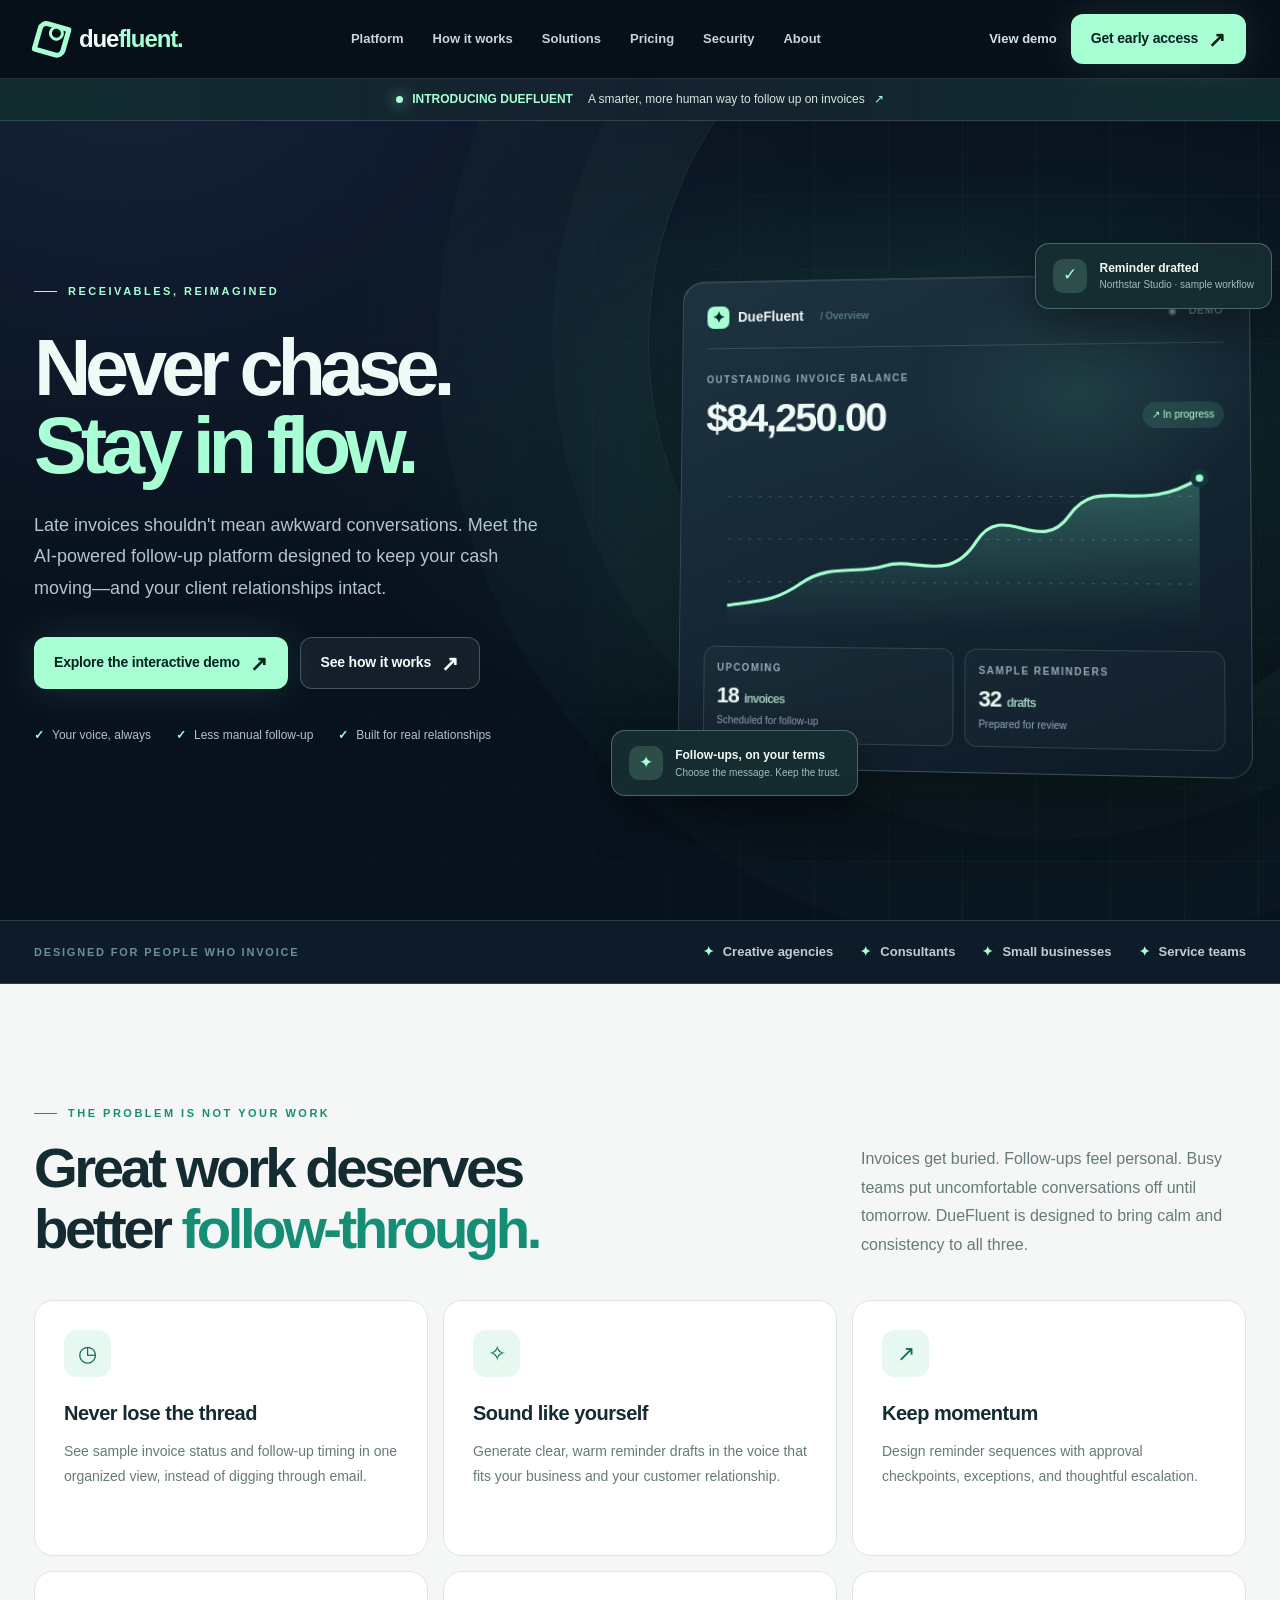
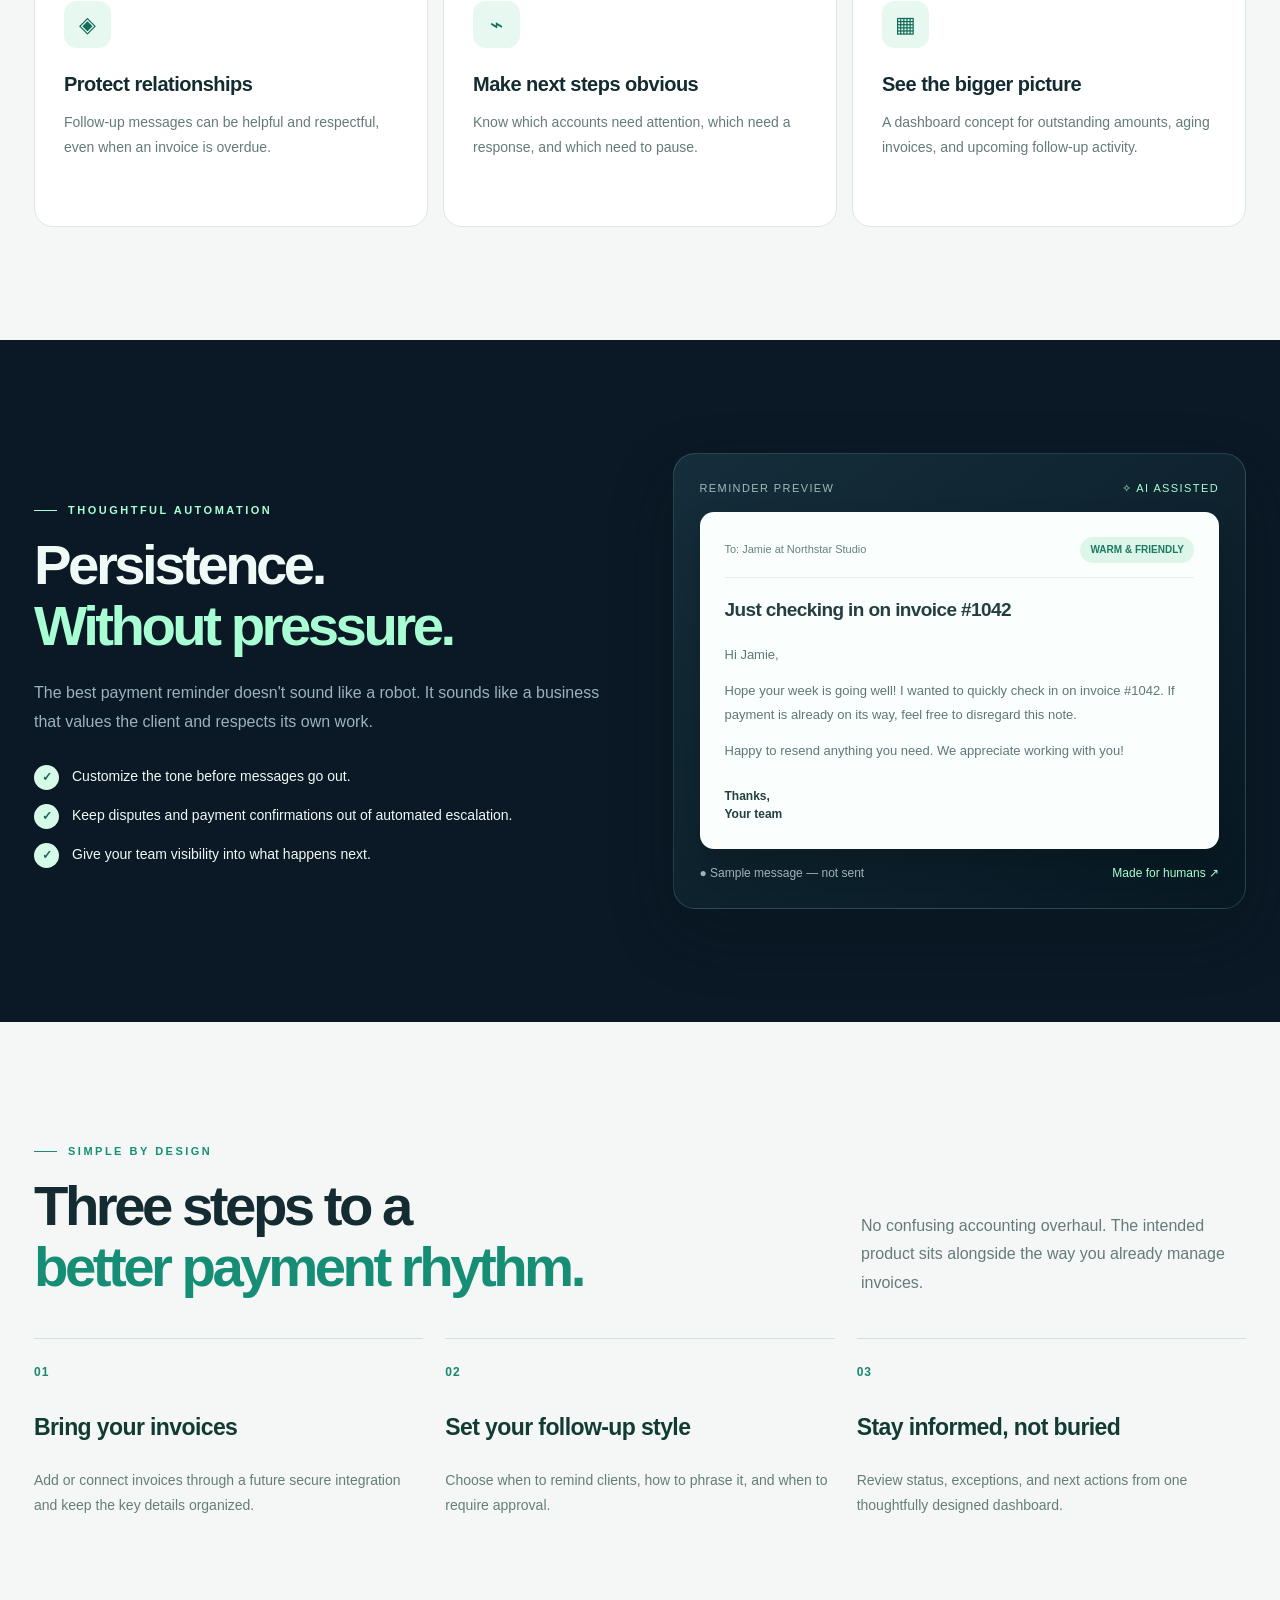
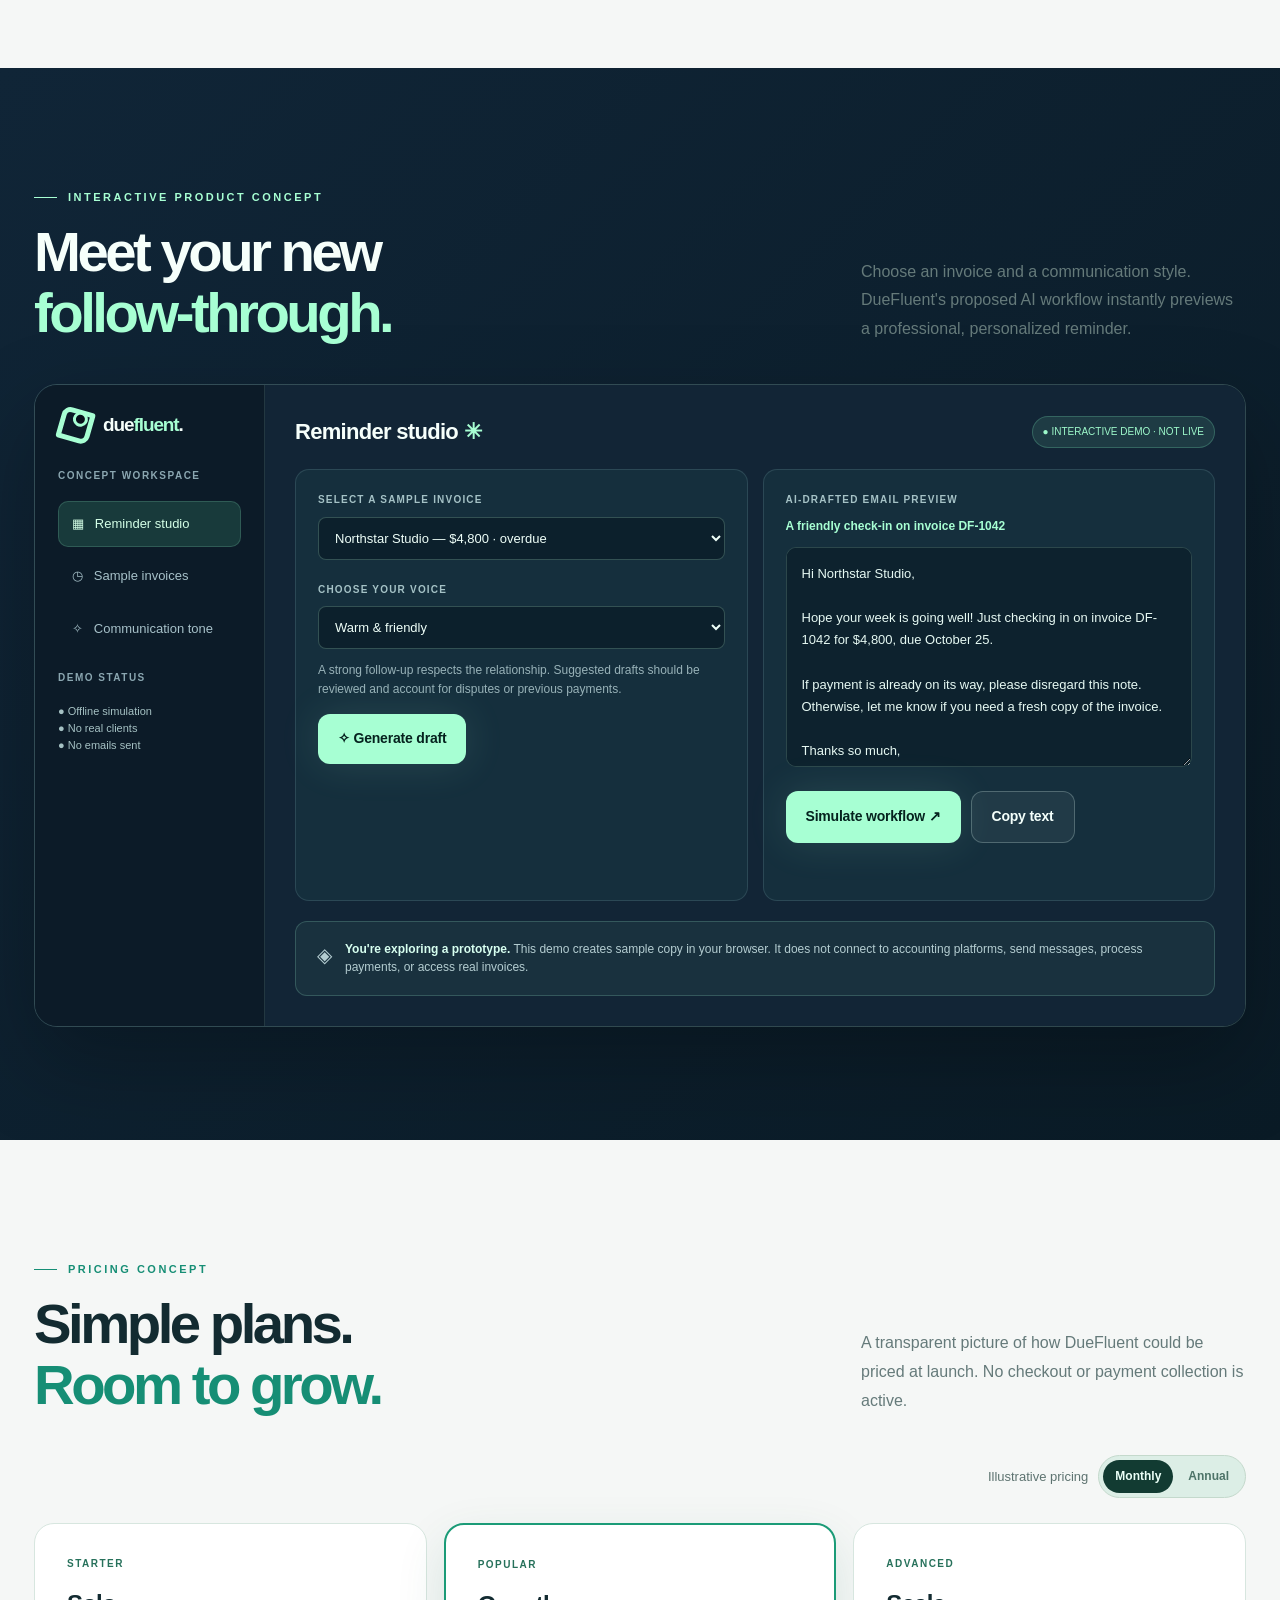
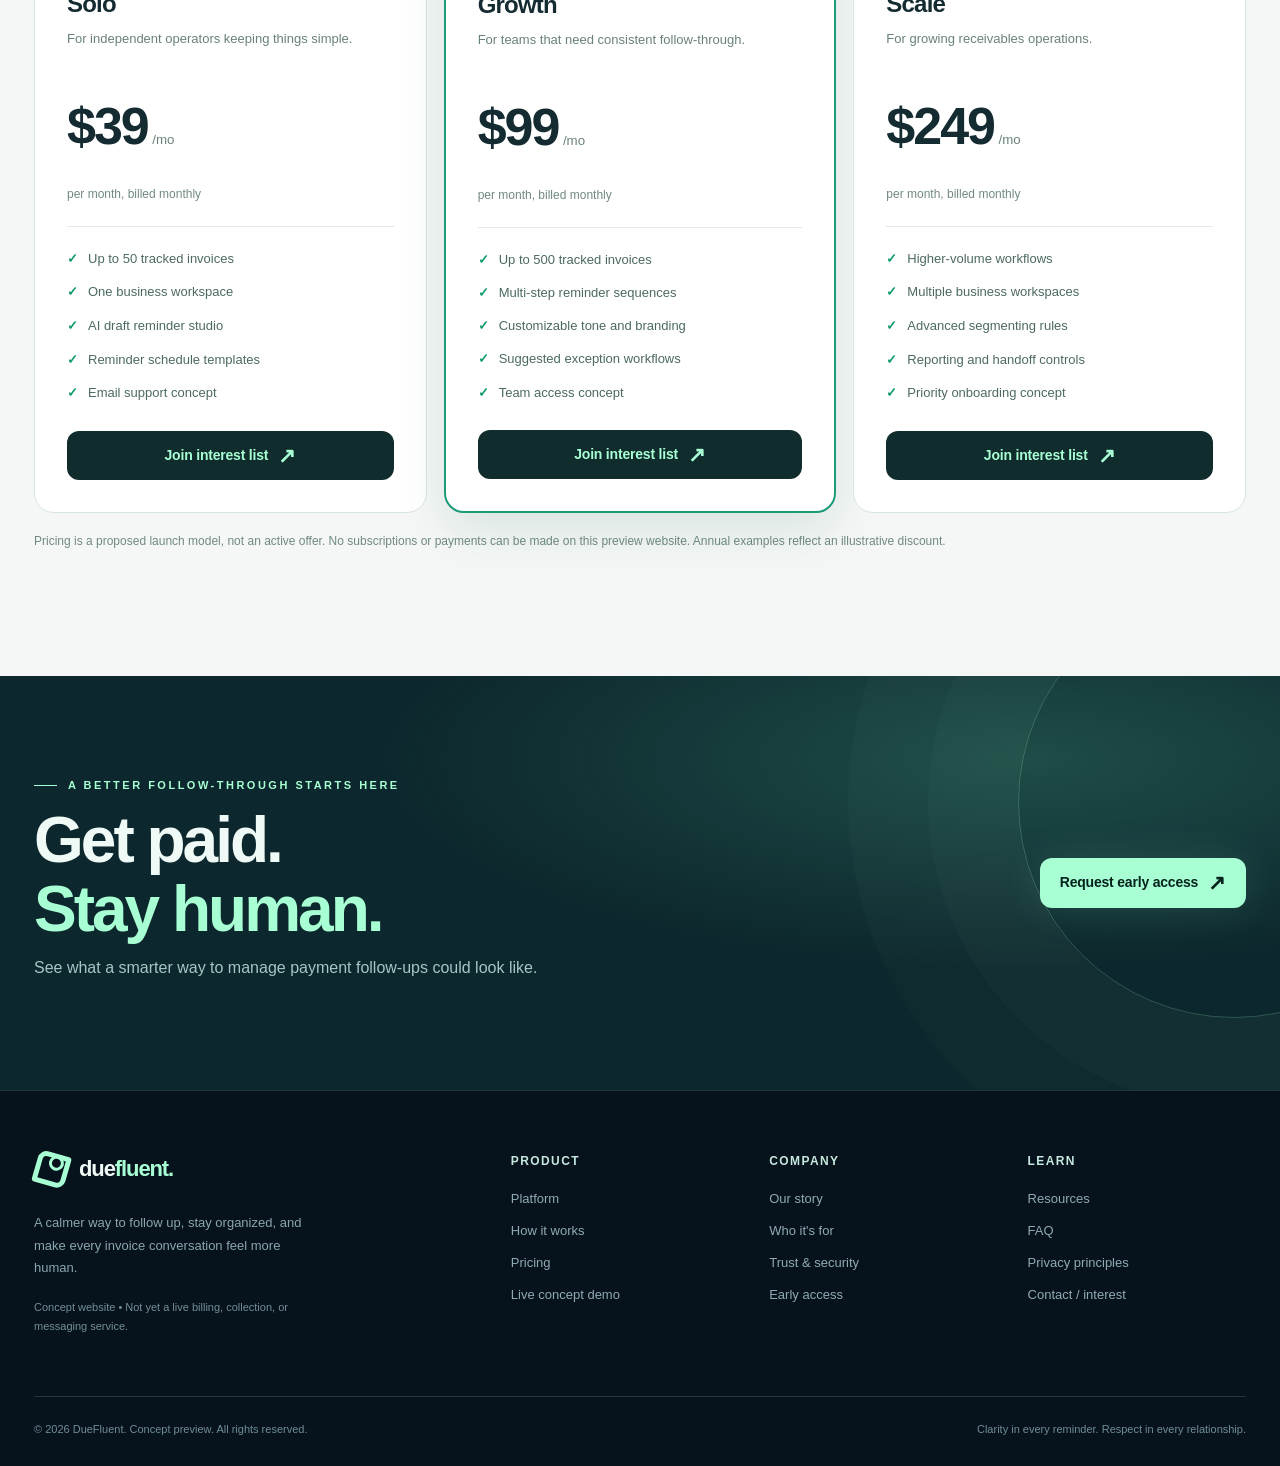
==== index.html @ bcfda5e4 "Launch DueFluent site: index.html" ====
<!doctype html><html lang="en"><head><meta charset="utf-8"><meta name="viewport" content="width=device-width,initial-scale=1"><meta name="theme-color" content="#08121e"><meta name="description" content="A premium AI-first invoice follow-up platform concept built for better cash flow and stronger client relationships."><meta property="og:type" content="website"><meta property="og:title" content="DueFluent — Never Chase. Stay in Flow."><meta property="og:description" content="A premium AI-first invoice follow-up platform concept built for better cash flow and stronger client relationships."><title>DueFluent — Never Chase. Stay in Flow.</title>
<link rel="canonical" href="https://duefluent.com/"><style>:root{--ink:#080e1a;--navy:#091421;--navy2:#101e2c;--navy3:#162638;--cream:#f5f7f6;--paper:#fff;--muted:#92a4b4;--dark-text:#132b31;--mint:#a7ffd3;--mint2:#64e9b1;--aqua:#4fe3cd;--blue:#769bff;--lav:#c7baff;--border:rgba(180,230,223,.16);--shadow:0 30px 90px rgba(0,0,0,.35)}
*{box-sizing:border-box}html{scroll-behavior:smooth}body{margin:0;background:var(--ink);color:#effaf6;font:16px/1.55 Inter,ui-sans-serif,-apple-system,BlinkMacSystemFont,'Segoe UI',sans-serif;overflow-x:hidden}button,input,select,textarea{font:inherit}button{cursor:pointer}a{color:inherit;text-decoration:none}button:focus-visible,a:focus-visible,input:focus-visible,select:focus-visible,textarea:focus-visible{outline:3px solid var(--mint);outline-offset:4px}::selection{color:#08161a;background:var(--mint)}.container{width:min(1212px,calc(100% - 48px));margin:auto}.site-header{position:sticky;top:0;z-index:100;background:rgba(8,17,27,.85);backdrop-filter:blur(22px);border-bottom:1px solid var(--border)}.topbar{height:78px;display:flex;align-items:center;justify-content:space-between;gap:20px}.brand{display:inline-flex;align-items:center;gap:11px;font-size:24px;letter-spacing:-1.1px;font-weight:790;white-space:nowrap}.brand b{color:var(--mint);font-weight:790}.brand-mark{height:34px;width:34px;position:relative;display:grid;place-items:center;transform:rotate(-12deg)}.brand-mark:before{content:"";position:absolute;width:23px;height:23px;border:5px solid var(--mint);border-radius:9px 3px 9px 3px;transform:rotate(28deg)}.brand-mark:after{content:"";position:absolute;width:9px;height:9px;background:var(--ink);border:3px solid var(--mint);border-radius:100%;transform:translate(6px,-5px)}.nav{display:flex;align-items:center;gap:29px}.nav a{font-size:13px;font-weight:650;color:#c7d4dc;transition:color .2s}.nav a:hover,.nav a.active{color:var(--mint)}.actions{display:flex;align-items:center;gap:14px}.mini-link{font-size:13px;font-weight:650;color:#d3e4e6}.btn{border:0;display:inline-flex;align-items:center;justify-content:center;gap:10px;border-radius:12px;padding:14px 20px;font-weight:760;font-size:14px;letter-spacing:-.2px;transition:transform .2s,background .2s,box-shadow .2s;white-space:nowrap}.btn:hover{transform:translateY(-2px)}.btn-primary{background:var(--mint);color:#05221e;box-shadow:0 0 42px rgba(167,255,211,.12)}.btn-primary:hover{background:#cbffe7;box-shadow:0 0 46px rgba(167,255,211,.27)}.btn-ghost{border:1px solid rgba(223,255,246,.24);background:rgba(255,255,255,.055);color:#f4fffb}.btn-light{background:#102c2d;color:var(--mint)}.btn-arrow{font-size:21px;line-height:1}.mobile-toggle{display:none;background:transparent;border:1px solid var(--border);color:#fff;border-radius:10px;padding:9px 12px;font-size:21px}.announcement{display:flex;align-items:center;justify-content:center;gap:9px;padding:11px 20px;background:linear-gradient(90deg,#112d30,#15212f,#112d30);font-size:12px;color:#d4e7df;border-bottom:1px solid var(--border)}.announcement strong{color:var(--mint)}.dot{height:7px;width:7px;border-radius:100%;display:inline-block;background:var(--mint);box-shadow:0 0 15px var(--mint)}.hero{position:relative;isolation:isolate;min-height:690px;padding:94px 0 115px;overflow:hidden;background:radial-gradient(ellipse at 75% 39%,rgba(56,120,124,.22),transparent 49%),radial-gradient(ellipse at 10% -10%,rgba(92,111,192,.16),transparent 45%),#08121e}.hero:after,.dark-grid:after{content:"";position:absolute;inset:0;pointer-events:none;z-index:-1;background-image:linear-gradient(rgba(149,202,206,.038) 1px,transparent 1px),linear-gradient(90deg,rgba(149,202,206,.038) 1px,transparent 1px);background-size:74px 74px;mask-image:linear-gradient(90deg,transparent 6%,#000 78%)}.hero:before{content:"";position:absolute;right:-170px;top:-180px;width:800px;height:800px;border:1px solid rgba(161,245,211,.10);border-radius:50%;box-shadow:0 0 0 96px rgba(119,226,183,.025),0 0 0 210px rgba(119,226,183,.02);pointer-events:none}.hero-grid{display:grid;grid-template-columns:1.02fr .98fr;align-items:center;gap:43px;position:relative}.eyebrow{font-size:11px;font-weight:850;letter-spacing:2.5px;text-transform:uppercase;color:var(--mint);display:inline-flex;align-items:center;gap:11px}.eyebrow:before{content:"";height:1px;width:23px;background:var(--mint)}h1,h2,h3,h4,p{margin-top:0}h1{font-size:clamp(57px,6.2vw,99px);line-height:.975;letter-spacing:-6.2px;font-weight:810;margin:29px 0 26px}h1 em,h2 em{font-style:normal;color:var(--mint)}.hero p{max-width:520px;font-size:18px;line-height:1.75;color:#b1c5cf}.hero-buttons{display:flex;gap:12px;flex-wrap:wrap;margin-top:33px}.hero-micro{display:flex;gap:25px;margin-top:37px;align-items:center;flex-wrap:wrap}.hero-micro span{display:flex;align-items:center;gap:8px;color:#b1c2c9;font-size:12px}.hero-micro span:before{content:"✓";font-weight:900;color:var(--mint)}.dashboard-scene{position:relative;padding:60px 0 35px;perspective:1100px}.dash-panel{position:relative;z-index:2;background:linear-gradient(155deg,rgba(30,51,65,.96),rgba(11,25,37,.99));border:1px solid rgba(190,242,227,.19);border-radius:22px;box-shadow:0 40px 110px rgba(0,0,0,.55),inset 0 1px rgba(255,255,255,.08);padding:25px;transform:rotateY(-5deg) rotateX(2deg);overflow:hidden}.dash-panel:before{content:"";position:absolute;top:0;right:0;width:330px;height:240px;background:radial-gradient(ellipse,rgba(107,239,197,.10),transparent 70%);pointer-events:none}.dash-head{display:flex;align-items:center;justify-content:space-between;border-bottom:1px solid var(--border);padding-bottom:20px;margin-bottom:24px}.dash-logo{display:flex;align-items:center;gap:9px;font-size:14px;font-weight:760}.dash-smallmark{width:23px;height:23px;background:var(--mint);border-radius:7px;color:#072925;font-size:16px;text-align:center;line-height:23px}.dash-menu{color:#829aaa;font-size:10px;letter-spacing:.8px}.dash-statlabel{color:#91aab6;text-transform:uppercase;font-size:10px;font-weight:750;letter-spacing:1.5px}.dash-number{font-weight:780;font-size:41px;letter-spacing:-2px;line-height:1.3;margin:5px 0}.dash-pill{font-size:10px;color:#b9ffdc;background:rgba(121,236,178,.12);padding:5px 9px;border-radius:20px}.chart-svg{width:100%;height:162px;margin:19px 0 11px;overflow:visible}.dash-bottom{display:grid;grid-template-columns:1fr 1fr;gap:11px}.dash-tile{border:1px solid var(--border);background:rgba(255,255,255,.025);border-radius:12px;padding:13px}.dash-tile .v{font-size:22px;font-weight:800;letter-spacing:-.8px;margin-top:4px}.dash-tile .sub{color:#92aab6;font-size:10px}.floating-note{position:absolute;z-index:3;border-radius:14px;border:1px solid rgba(183,245,227,.30);background:rgba(22,45,49,.97);box-shadow:0 16px 48px rgba(0,0,0,.4);padding:15px 17px;display:flex;gap:12px;align-items:center;min-width:224px;animation:levitate 5s ease-in-out infinite}.floating-note.one{top:28px;right:-26px}.floating-note.two{bottom:9px;left:-62px;animation-delay:-2.5s}.note-icon{width:34px;height:34px;border-radius:10px;background:rgba(167,255,211,.16);display:grid;place-items:center;font-size:17px;color:var(--mint)}.floating-note .t{font-size:12px;font-weight:750}.floating-note .s{font-size:10px;color:#a4bdbb}.scene-glow{position:absolute;inset:15% 5%;filter:blur(70px);background:rgba(73,220,179,.16)}@keyframes levitate{0%,100%{transform:translateY(0)}50%{transform:translateY(-11px)}}.ticker{border-top:1px solid var(--border);border-bottom:1px solid var(--border);background:#0d1c28;padding:21px 0}.ticker-in{display:flex;gap:22px;align-items:center;justify-content:space-between;flex-wrap:wrap}.ticker-intro{font-size:11px;letter-spacing:1.8px;text-transform:uppercase;color:#6d8d9d;font-weight:700}.ticker-items{display:flex;gap:27px;align-items:center;flex-wrap:wrap}.ticker-items span{color:#beced5;font-size:13px;font-weight:680}.ticker-items span:before{content:'✦';margin-right:9px;color:var(--mint)}section.section{padding:113px 0}.section-light{background:var(--cream);color:var(--dark-text)}.section-soft{background:#eaf1ed;color:var(--dark-text)}.section-dark{background:#0b1825;color:#effaf6;position:relative}.section-head{display:flex;justify-content:space-between;gap:34px;align-items:end;margin-bottom:40px}.section-head h2,.section-title{font-size:clamp(37px,4.4vw,61px);letter-spacing:-3.5px;line-height:1.08;margin:16px 0 0;font-weight:800}.section-head p{max-width:385px;margin:0;color:#657a7a;line-height:1.8}.section-dark .section-head p{color:#a0b7be}.section-light .eyebrow,.section-soft .eyebrow{color:#168e75}.section-light .eyebrow:before,.section-soft .eyebrow:before{background:#168e75}.feature-grid{display:grid;grid-template-columns:repeat(3,1fr);gap:15px}.feature{padding:29px;background:#fff;border:1px solid #dce7e3;border-radius:19px;min-height:256px;transition:transform .2s,box-shadow .2s}.feature:hover{transform:translateY(-5px);box-shadow:0 20px 50px rgba(24,73,58,.10)}.ficon{width:47px;height:47px;display:grid;place-items:center;background:#e6f8ef;color:#126c59;border-radius:13px;font-size:22px;margin-bottom:21px}.feature h3{font-size:20px;letter-spacing:-.5px;margin-bottom:10px}.feature p{font-size:14px;color:#657a7a;line-height:1.75;margin:0}.split{display:grid;grid-template-columns:1fr 1fr;gap:65px;align-items:center}.muted{color:#6a8181;line-height:1.8}.muted-on-dark{color:#9bb4ba;line-height:1.8}.label-list{display:grid;gap:14px;margin-top:29px}.label-list div{display:flex;align-items:start;gap:13px;font-size:14px;line-height:1.65}.label-list i{width:25px;height:25px;border-radius:50%;background:#d5fae7;display:grid;place-items:center;font-style:normal;font-weight:900;font-size:12px;color:#126951;flex:none}.workflow-art{border-radius:22px;padding:26px;background:linear-gradient(145deg,#152e3b,#071822);border:1px solid rgba(166,248,221,.17);box-shadow:0 24px 65px rgba(1,27,30,.24)}.mail-card{background:#fafffd;border-radius:14px;padding:25px;color:#253e41;box-shadow:0 15px 30px rgba(0,0,0,.18)}.mail-head{display:flex;justify-content:space-between;align-items:center;font-size:11px;color:#68807e;border-bottom:1px solid #e5efec;padding-bottom:14px;margin-bottom:17px}.mail-label{background:#def5e9;color:#197b63;padding:5px 10px;border-radius:20px;font-size:10px;font-weight:800}.mail-card h3{font-size:19px;letter-spacing:-.6px}.mail-card p{font-size:13px;line-height:1.8;color:#607777}.signature{font-size:12px;font-weight:720;margin-top:24px}.steps{display:grid;grid-template-columns:repeat(3,1fr);gap:22px}.step{border-top:1px solid rgba(100,223,177,.29);padding:24px 0}.step .n{font-size:12px;color:var(--mint);letter-spacing:1px;font-weight:750;margin-bottom:28px}.step h3{font-size:23px;letter-spacing:-.6px}.step p{font-size:14px;color:#9db5bd;line-height:1.75}.demo-section{background:linear-gradient(135deg,#102537,#0a1b26);color:#f6fffb}.demo-shell{display:grid;grid-template-columns:230px 1fr;gap:0;border:1px solid rgba(193,242,226,.20);border-radius:23px;overflow:hidden;box-shadow:0 35px 90px rgba(0,0,0,.26)}.demo-sidebar{background:#0c1b28;padding:23px;border-right:1px solid rgba(193,242,226,.13)}.demo-sidebar .small{color:#8ba7b1;font-size:10px;letter-spacing:1.5px;font-weight:800;text-transform:uppercase;margin:18px 0}.demo-tab{border:1px solid transparent;background:transparent;color:#a7c1c9;border-radius:10px;padding:12px 13px;width:100%;text-align:left;font-size:13px;display:flex;align-items:center;gap:10px;margin-bottom:6px}.demo-tab.active{background:#183a3b;color:#d4ffe7;border-color:rgba(158,255,213,.17)}.demo-main{background:#122536;padding:30px;min-width:0}.demo-top{display:flex;justify-content:space-between;align-items:center;gap:12px;margin-bottom:20px;flex-wrap:wrap}.demo-top strong{font-size:22px;letter-spacing:-.7px}.live-chip{background:rgba(133,250,195,.10);border:1px solid rgba(133,250,195,.22);font-size:10px;color:#9df8ca;padding:7px 10px;border-radius:40px}.demo-columns{display:grid;grid-template-columns:1fr 1fr;gap:15px}.demo-card{border:1px solid rgba(169,216,217,.15);background:#152f3d;padding:22px;border-radius:14px;min-width:0}.demo-card label{font-size:10px;letter-spacing:1.2px;font-weight:850;color:#a5c2c6;text-transform:uppercase;display:block;margin-bottom:9px}.demo-card select{width:100%;padding:12px;background:#0c202c;border:1px solid rgba(193,255,221,.22);border-radius:8px;color:#effff9;font-size:13px}.demo-card textarea{background:#0d222e;border:1px solid rgba(193,255,221,.17);border-radius:10px;color:#e6f9f3;font-size:13px;padding:15px;width:100%;height:220px;resize:vertical;line-height:1.7}.demo-card .mini{color:#98b2b8;font-size:12px;margin:12px 0 0}.demo-actions{display:flex;gap:10px;flex-wrap:wrap;margin-top:16px}.demo-feedback{color:var(--mint);font-size:12px;min-height:22px;margin-top:13px}.callout{display:flex;gap:13px;align-items:start;padding:18px 21px;border-radius:12px;border:1px solid rgba(159,245,210,.2);background:rgba(145,243,201,.06);font-size:12px;color:#b4cdd1;margin-top:20px}.callout strong{color:#d7fff0}.price-grid{display:grid;grid-template-columns:repeat(3,1fr);gap:17px}.price-card{background:#fff;border:1px solid #d7e6df;border-radius:20px;padding:32px;position:relative;display:flex;flex-direction:column;gap:0}.price-card.popular{border:2px solid #1b9b77;box-shadow:0 18px 50px rgba(14,96,75,.12)}.price-card .tag{font-size:10px;font-weight:900;letter-spacing:1.5px;color:#27715b;text-transform:uppercase}.price-card h3{font-size:24px;letter-spacing:-.8px;margin:13px 0 7px}.price-card .price-desc{font-size:13px;color:#69817c;min-height:44px}.price-card .amount{font-size:52px;font-weight:810;letter-spacing:-2px;margin-top:15px}.amount small{font-size:14px;color:#7a908c;letter-spacing:0;font-weight:500}.price-card .features{padding:22px 0 27px;margin-top:22px;border-top:1px solid #e1ebe6;display:grid;gap:13px;flex:1}.price-card .features span{font-size:13px;color:#4c6962}.price-card .features span:before{content:'✓';margin-right:10px;color:#0d9a6a;font-weight:900}.price-card .btn{width:100%}.billing-toggle{display:flex;justify-content:end;align-items:center;gap:10px;margin-bottom:25px;font-size:13px;color:#5d7370}.switch{border:1px solid #c4d9cc;border-radius:100px;background:#dceee6;display:inline-flex;padding:4px;gap:3px}.switch button{background:none;color:#4d7368;border:0;border-radius:100px;padding:7px 12px;font-weight:750;font-size:12px}.switch button.selected{background:#123b32;color:#eafff7}.faq-grid{display:grid;grid-template-columns:1fr 1fr;gap:13px}.faq-grid details{border:1px solid #dae8df;background:#fff;border-radius:13px;padding:19px 20px}.faq-grid summary{font-weight:760;font-size:15px;cursor:pointer;list-style:none;display:flex;justify-content:space-between;gap:20px}.faq-grid summary:after{content:'+';color:#208265;font-size:21px}.faq-grid details[open] summary:after{content:'−'}.faq-grid p{color:#68817a;font-size:13px;line-height:1.8;margin:14px 0 0}.cta-section{background:radial-gradient(ellipse at 80% 20%,rgba(104,226,176,.2),transparent 45%),#0c272d;padding:93px 0;position:relative;overflow:hidden}.cta-section:before{content:'';position:absolute;right:-170px;top:-90px;width:430px;height:430px;border:1px solid rgba(171,255,211,.22);border-radius:50%;box-shadow:0 0 0 90px rgba(171,255,211,.02),0 0 0 170px rgba(171,255,211,.02)}.cta-inner{display:flex;align-items:center;justify-content:space-between;gap:35px;position:relative}.cta-inner h2{font-size:clamp(39px,5vw,69px);letter-spacing:-3px;line-height:1.08;margin:12px 0}.cta-inner p{color:#a5c7c5}.site-footer{background:#07131c;border-top:1px solid var(--border);padding:61px 0 28px}.footer-top{display:grid;grid-template-columns:2fr 1fr 1fr 1fr;gap:40px}.footer-top .brand{font-size:22px}.footer-top p{font-size:13px;color:#8ba6b0;max-width:280px;line-height:1.75;margin-top:18px}.footer-col h4{font-size:12px;letter-spacing:1.4px;color:#c6e8df;text-transform:uppercase;margin:0 0 18px}.footer-col a{display:block;color:#90aab5;font-size:13px;margin-bottom:12px}.footer-col a:hover{color:var(--mint)}.footer-bottom{border-top:1px solid var(--border);padding-top:24px;margin-top:48px;display:flex;justify-content:space-between;flex-wrap:wrap;gap:12px;color:#708d99;font-size:11px}.page-hero{position:relative;background:radial-gradient(ellipse at 80% 0,rgba(64,156,137,.17),transparent 50%),#0a1825;padding:100px 0 90px;overflow:hidden}.page-hero:after{content:"";position:absolute;width:560px;height:560px;border-radius:50%;right:-140px;top:-350px;border:1px solid rgba(141,253,214,.14);box-shadow:0 0 0 85px rgba(141,253,214,.022),0 0 0 165px rgba(141,253,214,.018);pointer-events:none}.page-hero h1{font-size:clamp(49px,6vw,83px);max-width:930px;margin:23px 0;line-height:1.05;letter-spacing:-4px}.page-hero p{max-width:650px;font-size:18px;color:#abc2c9;line-height:1.75}.page-hero .hero-buttons{margin-top:30px}.stat-row{display:grid;grid-template-columns:repeat(3,1fr);gap:20px;margin-top:37px}.stat-row>div{padding:27px;border:1px solid rgba(192,245,224,.16);background:rgba(255,255,255,.025);border-radius:16px}.stat-row strong{font-size:26px;letter-spacing:-1px;display:block}.stat-row span{font-size:12px;color:#91aeb7}.value-grid{display:grid;grid-template-columns:repeat(2,1fr);gap:17px}.value-card{border-radius:18px;padding:32px;background:#fff;border:1px solid #dce8e0}.value-card h3{font-size:22px;margin:16px 0 11px}.value-card p{color:#69827d;font-size:14px}.industry-grid{display:grid;grid-template-columns:repeat(3,1fr);gap:17px}.industry{padding:32px;border:1px solid #dce7df;background:#fff;border-radius:18px}.industry .ic{font-size:31px}.industry h3{font-size:21px;letter-spacing:-.6px;margin:16px 0 10px}.industry p{font-size:14px;color:#69807c;line-height:1.75}.process-lines{display:grid;grid-template-columns:repeat(2,1fr);gap:20px}.process-line{display:flex;gap:20px;padding:29px 0;border-top:1px solid #cbdad1}.process-line .digit{font-size:38px;color:#15916d;font-weight:800;line-height:1}.process-line h3{font-size:21px;margin-bottom:8px}.process-line p{font-size:14px;color:#66807a}.security-list{display:grid;grid-template-columns:1fr 1fr;gap:16px}.security-item{background:#fff;border:1px solid #dce9e2;border-radius:16px;padding:29px}.security-item h3{font-size:20px;margin:13px 0}.security-item p{font-size:14px;color:#68817a}.notice{border-left:3px solid #198b6f;background:#e6f4ed;padding:17px 20px;color:#315b50;border-radius:4px;font-size:13px;line-height:1.7}.founder-grid{display:grid;grid-template-columns:1fr 1fr;gap:35px;align-items:center}.mission-art{height:410px;display:flex;align-items:center;justify-content:center;position:relative;background:radial-gradient(circle at 50% 45%,rgba(112,236,187,.23),transparent 55%),linear-gradient(135deg,#123240,#0b1b2a);border-radius:26px;overflow:hidden;border:1px solid rgba(190,255,222,.17)}.mission-art .bigmark{font-size:160px;font-weight:850;color:var(--mint);letter-spacing:-10px}.mission-art:before,.mission-art:after{content:"";position:absolute;width:390px;height:390px;border:1px solid rgba(164,244,208,.28);border-radius:50%}.mission-art:after{width:270px;height:270px;border-style:dashed;animation:spin 30s linear infinite}@keyframes spin{to{transform:rotate(360deg)}}.form-grid{display:grid;grid-template-columns:1fr 1fr;gap:20px}.interest-form{background:#fff;color:#0e302c;border-radius:20px;padding:30px;box-shadow:0 28px 70px rgba(0,0,0,.16)}.interest-form label{font-size:12px;font-weight:790;display:block;margin:0 0 9px}.interest-form input,.interest-form select,.interest-form textarea{width:100%;border:1px solid #cfe1d9;background:#f7faf8;color:#133e36;border-radius:10px;padding:13px 14px;outline:0;margin-bottom:20px}.interest-form input:focus,.interest-form select:focus,.interest-form textarea:focus{border-color:#218b6d;box-shadow:0 0 0 3px rgba(70,193,149,.13)}.interest-form textarea{height:90px}.interest-form .btn{width:100%}.fineprint{font-size:11px;line-height:1.6;color:#6e8780;margin:13px 0 0}.success-box{border-radius:11px;background:#e5faef;border:1px solid #b8e6d0;padding:15px;color:#136548;font-size:13px;display:none;margin-top:14px}.success-box.show{display:block}.local-entries{margin-top:15px;font-size:12px;color:#9bb9b4}.chip-row{display:flex;flex-wrap:wrap;gap:10px;margin:25px 0}.chip{padding:8px 12px;border:1px solid rgba(176,250,212,.25);border-radius:30px;color:#bcdfd2;background:rgba(154,239,206,.06);font-size:12px}.divider-line{height:1px;background:#d8e7df;margin:35px 0}.story-quote{background:#103131;padding:38px;border-radius:18px;color:#d2f8e5;font-size:24px;line-height:1.5;letter-spacing:-.5px}.toast{position:fixed;right:22px;bottom:22px;background:#b6ffdb;color:#0b2c21;border:1px solid #d2ffe9;border-radius:13px;padding:15px 21px;box-shadow:0 14px 50px rgba(0,0,0,.35);font-size:13px;font-weight:760;z-index:200;transform:translateY(90px);opacity:0;transition:.3s;pointer-events:none}.toast.show{opacity:1;transform:translateY(0)}.top-mini{margin-top:25px;font-size:12px;color:#9bb3b9}.top-mini strong{color:#cbfbe2}.long-text{font-size:15px;color:#617975;line-height:1.9;max-width:820px}.long-text h3{color:#15332c;margin:27px 0 10px}.long-text p{margin-bottom:20px}.tagline-note{color:#718983;font-size:12px;margin-top:19px}.desktop-hide{display:none}@media(max-width:1080px){.nav{gap:14px}.nav a{font-size:12px}.hero-grid{grid-template-columns:1fr 1fr;gap:20px}.floating-note.one{right:-10px}.floating-note.two{left:-10px}h1{font-size:71px;letter-spacing:-4px}}@media(max-width:900px){.topbar{height:70px}.mobile-toggle{display:block}.nav{display:none;position:absolute;left:0;right:0;top:69px;background:#0c1c29;border-bottom:1px solid var(--border);padding:21px 24px;flex-direction:column;align-items:stretch;gap:17px}.nav.open{display:flex}.nav a{font-size:15px}.actions .mini-link{display:none}.actions .btn{display:none}.hero{padding:68px 0 95px}.hero-grid{grid-template-columns:1fr}.hero-copy{max-width:700px}.dashboard-scene{width:min(600px,100%);margin:auto}.feature-grid,.industry-grid,.price-grid{grid-template-columns:repeat(2,1fr)}.split{gap:30px}.footer-top{grid-template-columns:2fr 1fr 1fr}.footer-top .footer-col:last-child{grid-column:2}.demo-shell{grid-template-columns:1fr}.demo-sidebar{display:flex;flex-wrap:wrap;gap:8px;padding:14px}.demo-sidebar .small{display:none}.demo-tab{width:auto;margin:0}.demo-sidebar .brand{display:none}}@media(max-width:620px){.container{width:min(100% - 32px,1212px)}.brand{font-size:22px}h1{font-size:clamp(52px,14vw,73px);letter-spacing:-3.8px}.hero p,.page-hero p{font-size:16px}.hero{padding-top:55px}.dash-panel{padding:17px;transform:none}.dash-number{font-size:34px}.floating-note{min-width:unset;padding:10px 12px}.floating-note.one{right:-4px;top:22px}.floating-note.two{bottom:-3px;left:-4px}.floating-note .t{font-size:10px}.floating-note .s{font-size:9px}.note-icon{width:28px;height:28px}.ticker-in{justify-content:start}.ticker-items{gap:13px}.ticker-items span{font-size:11px}section.section{padding:70px 0}.section-head{display:block}.section-head p{margin-top:20px}.section-head h2,.section-title{font-size:clamp(37px,10vw,49px);letter-spacing:-2.3px}.feature-grid,.industry-grid,.price-grid,.split,.faq-grid,.value-grid,.process-lines,.security-list,.founder-grid,.form-grid,.demo-columns,.stat-row{grid-template-columns:1fr}.feature{min-height:auto}.cta-inner{display:block}.cta-inner .btn{margin-top:18px}.footer-top{grid-template-columns:1fr 1fr;gap:28px}.footer-top>div:first-child{grid-column:1/-1}.footer-top .footer-col:last-child{grid-column:auto}.page-hero{padding:75px 0}.page-hero h1{font-size:clamp(45px,12vw,65px);letter-spacing:-3px}.demo-main{padding:19px}.demo-sidebar{padding:12px}.demo-tab{font-size:12px;padding:9px}.price-card{padding:26px}.brand-mark{width:28px}.hero-micro{gap:13px}.hero-micro span{font-size:11px}.workflow-art{padding:13px}.mail-card{padding:16px}.mission-art{height:310px}.footer-bottom{margin-top:30px}.announcement{font-size:10px;text-align:center}}
@media(prefers-reduced-motion:reduce){*,*:before,*:after{scroll-behavior:auto!important;animation:none!important;transition:none!important}}
</style></head><body><header class="site-header"><div class="container topbar"><a href="index.html" aria-label="DueFluent Home" class="brand"><span class="brand-mark" aria-hidden="true"></span><span>due<b>fluent</b><span style="color:var(--mint)">.</span></span></a><nav class="nav" id="mainNav" aria-label="Main navigation"><a href="platform.html" class="" aria-current="false">Platform</a><a href="how-it-works.html" class="" aria-current="false">How it works</a><a href="solutions.html" class="" aria-current="false">Solutions</a><a href="pricing.html" class="" aria-current="false">Pricing</a><a href="security.html" class="" aria-current="false">Security</a><a href="about.html" class="" aria-current="false">About</a></nav><div class="actions"><a class="mini-link" href="platform.html#demo">View demo</a><a class="btn btn-primary" href="early-access.html">Get early access <span class=btn-arrow aria-hidden=true>↗</span></a></div><button class="mobile-toggle" id="mobileToggle" aria-controls="mainNav" aria-expanded="false" aria-label="Open navigation">☰</button></div></header><div class="announcement"><span class="dot"></span><strong>INTRODUCING DUEFLUENT</strong> &nbsp; A smarter, more human way to follow up on invoices <span style="color:var(--mint)">↗</span></div><main><section class="hero"><div class="container hero-grid"><div class="hero-copy"><div class="eyebrow">Receivables, reimagined</div><h1>Never chase.<br/><em>Stay in flow.</em></h1><p>Late invoices shouldn't mean awkward conversations. Meet the AI-powered follow-up platform designed to keep your cash moving—and your client relationships intact.</p><div class="hero-buttons"><a class="btn btn-primary" href="platform.html#demo">Explore the interactive demo <span class=btn-arrow aria-hidden=true>↗</span></a><a class="btn btn-ghost" href="how-it-works.html">See how it works <span class=btn-arrow aria-hidden=true>↗</span></a></div><div class="hero-micro"><span>Your voice, always</span><span>Less manual follow-up</span><span>Built for real relationships</span></div></div><div class="dashboard-scene" aria-label="Illustrative DueFluent dashboard showing sample invoices and cash flow trends"><div class="scene-glow"></div><div class="floating-note one"><div class="note-icon">✓</div><div><div class="t">Reminder drafted</div><div class="s">Northstar Studio · sample workflow</div></div></div><div class="dash-panel"><div class="dash-head"><span class="dash-logo"><span class="dash-smallmark">✦</span>DueFluent <span style="color:#557884;font-size:10px;margin-left:8px">/ Overview</span></span><span class="dash-menu">◉ &nbsp; DEMO</span></div><div class="dash-statlabel">Outstanding invoice balance</div><div style="display:flex;align-items:center;justify-content:space-between;gap:7px"><div class="dash-number">$84,250<span style="color:var(--mint)">.</span>00</div><div class="dash-pill">↗ In progress</div></div><svg class="chart-svg" viewBox="0 0 450 154" role="img" aria-label="Illustrative cash collection trend"><defs><linearGradient id="area" x1="0" x2="0" y1="0" y2="1"><stop stop-color="#7dffd1" stop-opacity=".25"/><stop offset="1" stop-color="#7dffd1" stop-opacity="0"/></linearGradient></defs><path d="M0 28H450 M0 69H450 M0 110H450" stroke="#355260" stroke-dasharray="3 7" stroke-width="1"/><path d="M0 133 C32 128 45 130 73 111 S126 103 154 94 S215 112 241 71 S301 86 329 46 S392 48 450 11 L450 154 L0 154Z" fill="url(#area)"/><path d="M0 133 C32 128 45 130 73 111 S126 103 154 94 S215 112 241 71 S301 86 329 46 S392 48 450 11" stroke="#a4ffcf" stroke-width="3" fill="none"/><circle cx="450" cy="11" r="6" fill="#a4ffcf" stroke="#12343d" stroke-width="5"/></svg><div class="dash-bottom"><div class="dash-tile"><div class="dash-statlabel">Upcoming</div><div class="v">18 <span style="font-size:12px;color:#9ac4b4">invoices</span></div><div class="sub">Scheduled for follow-up</div></div><div class="dash-tile"><div class="dash-statlabel">Sample reminders</div><div class="v">32 <span style="font-size:12px;color:#9ac4b4">drafts</span></div><div class="sub">Prepared for review</div></div></div></div><div class="floating-note two"><div class="note-icon">✦</div><div><div class="t">Follow-ups, on your terms</div><div class="s">Choose the message. Keep the trust.</div></div></div></div></div></section><div class="ticker"><div class="container ticker-in"><span class="ticker-intro">Designed for people who invoice</span><div class="ticker-items"><span>Creative agencies</span><span>Consultants</span><span>Small businesses</span><span>Service teams</span></div></div></div><section class="section section-light"><div class="container"><div class="section-head"><div><div class="eyebrow">The problem is not your work</div><h2>Great work deserves<br/>better <em style="color:#168e75">follow-through.</em></h2></div><p>Invoices get buried. Follow-ups feel personal. Busy teams put uncomfortable conversations off until tomorrow. DueFluent is designed to bring calm and consistency to all three.</p></div><div class="feature-grid"><article class="feature"><div class="ficon">◷</div><h3>Never lose the thread</h3><p>See sample invoice status and follow-up timing in one organized view, instead of digging through email.</p></article><article class="feature"><div class="ficon">✧</div><h3>Sound like yourself</h3><p>Generate clear, warm reminder drafts in the voice that fits your business and your customer relationship.</p></article><article class="feature"><div class="ficon">↗</div><h3>Keep momentum</h3><p>Design reminder sequences with approval checkpoints, exceptions, and thoughtful escalation.</p></article><article class="feature"><div class="ficon">◈</div><h3>Protect relationships</h3><p>Follow-up messages can be helpful and respectful, even when an invoice is overdue.</p></article><article class="feature"><div class="ficon">⌁</div><h3>Make next steps obvious</h3><p>Know which accounts need attention, which need a response, and which need to pause.</p></article><article class="feature"><div class="ficon">▦</div><h3>See the bigger picture</h3><p>A dashboard concept for outstanding amounts, aging invoices, and upcoming follow-up activity.</p></article></div></div></section><section class="section section-dark"><div class="container split"><div><div class="eyebrow">Thoughtful automation</div><h2 class="section-title">Persistence.<br/><em>Without pressure.</em></h2><p class="muted-on-dark" style="margin-top:22px">The best payment reminder doesn't sound like a robot. It sounds like a business that values the client and respects its own work.</p><div class="label-list"><div><i>✓</i> Customize the tone before messages go out.</div><div><i>✓</i> Keep disputes and payment confirmations out of automated escalation.</div><div><i>✓</i> Give your team visibility into what happens next.</div></div></div><div class="workflow-art"><div style="font-size:11px;color:#9cbcb8;letter-spacing:1.4px;margin-bottom:15px">REMINDER PREVIEW <span style="float:right;color:var(--mint)">✧ AI ASSISTED</span></div><div class="mail-card"><div class="mail-head"><span>To: Jamie at Northstar Studio</span><span class="mail-label">WARM & FRIENDLY</span></div><h3>Just checking in on invoice #1042</h3><p>Hi Jamie,</p><p>Hope your week is going well! I wanted to quickly check in on invoice #1042. If payment is already on its way, feel free to disregard this note.</p><p>Happy to resend anything you need. We appreciate working with you!</p><div class="signature">Thanks,<br/>Your team</div></div><div style="display:flex;justify-content:space-between;margin-top:15px;color:#9db5b8;font-size:12px"><span>● Sample message — not sent</span><span style="color:var(--mint)">Made for humans ↗</span></div></div></div></section><section class="section section-light"><div class="container"><div class="section-head"><div><div class="eyebrow">Simple by design</div><h2>Three steps to a<br/><em style="color:#168e75">better payment rhythm.</em></h2></div><p>No confusing accounting overhaul. The intended product sits alongside the way you already manage invoices.</p></div><div class="steps" style="color:#123b33"><article class="step" style="border-color:#cee3d9"><div class="n" style="color:#19876b">01</div><h3>Bring your invoices</h3><p style="color:#647e77">Add or connect invoices through a future secure integration and keep the key details organized.</p></article><article class="step" style="border-color:#cee3d9"><div class="n" style="color:#19876b">02</div><h3>Set your follow-up style</h3><p style="color:#647e77">Choose when to remind clients, how to phrase it, and when to require approval.</p></article><article class="step" style="border-color:#cee3d9"><div class="n" style="color:#19876b">03</div><h3>Stay informed, not buried</h3><p style="color:#647e77">Review status, exceptions, and next actions from one thoughtfully designed dashboard.</p></article></div></div></section><section class="section demo-section" id="demo"><div class="container"><div class="section-head"><div><div class="eyebrow">Interactive product concept</div><h2>Meet your new<br/><em>follow-through.</em></h2></div><p>Choose an invoice and a communication style. DueFluent's proposed AI workflow instantly previews a professional, personalized reminder.</p></div><div class="demo-shell"><aside class="demo-sidebar"><a href="index.html" class="brand" style="font-size:19px"><span class="brand-mark"></span><span>due<b>fluent</b>.</span></a><div class="small">Concept workspace</div><button class="demo-tab active" type="button">▦ &nbsp; Reminder studio</button><button class="demo-tab" type="button" onclick="document.getElementById('demoClient').focus()">◷ &nbsp; Sample invoices</button><button class="demo-tab" type="button" onclick="document.getElementById('demoTone').focus()">✧ &nbsp; Communication tone</button><div class="small">Demo status</div><div style="font-size:11px;color:#a5c1c3">● Offline simulation<br/>● No real clients<br/>● No emails sent</div></aside><div class="demo-main"><div class="demo-top"><strong>Reminder studio <span style="color:var(--mint)">✳</span></strong><span class="live-chip">● INTERACTIVE DEMO · NOT LIVE</span></div><div class="demo-columns"><div class="demo-card"><label for="demoClient">Select a sample invoice</label><select id="demoClient"><option value="north">Northstar Studio — $4,800 · overdue</option><option value="oak">Oak & Olive — $1,250 · overdue</option><option value="tandem">Tandem Works — $7,600 · overdue</option></select><div style="height:22px"></div><label for="demoTone">Choose your voice</label><select id="demoTone"><option value="gentle">Warm & friendly</option><option value="direct">Clear & professional</option><option value="firm">Firm & respectful</option></select><p class="mini">A strong follow-up respects the relationship. Suggested drafts should be reviewed and account for disputes or previous payments.</p><div class="demo-actions"><button class="btn btn-primary" id="demoGenerate" type="button">✧ Generate draft</button></div></div><div class="demo-card"><label>AI-drafted email preview</label><div id="demoSubject" style="font-size:12px;font-weight:760;margin-bottom:12px;color:var(--mint)">A friendly check-in</div><textarea id="demoMessage" aria-label="Editable sample reminder text"></textarea><div class="demo-actions"><button class="btn btn-primary" id="demoSimulate" type="button">Simulate workflow ↗</button><button class="btn btn-ghost" id="demoCopy" type="button">Copy text</button></div><div id="demoFeedback" class="demo-feedback" role="status"></div></div></div><div class="callout"><span style="font-size:20px">◈</span><div><strong>You're exploring a prototype.</strong> This demo creates sample copy in your browser. It does not connect to accounting platforms, send messages, process payments, or access real invoices.</div></div></div></div></div></section><section class="section section-light" id="home-pricing"><div class="container"><div class="section-head"><div><div class="eyebrow">Pricing concept</div><h2>Simple plans.<br/><em style="color:#168e75">Room to grow.</em></h2></div><p>A transparent picture of how DueFluent could be priced at launch. No checkout or payment collection is active.</p></div><div class="billing-toggle"><span>Illustrative pricing</span><div class="switch"><button type="button" class="bill-switch selected" data-bill="month">Monthly</button><button type="button" class="bill-switch" data-bill="year">Annual</button></div></div><div class="price-grid"><article class="price-card "><div class="tag">STARTER</div><h3>Solo</h3><p class="price-desc">For independent operators keeping things simple.</p><div><span class="amount" data-price-month="39" data-price-year="33">$39</span> <small style="color:#69817b">/mo</small></div><span class="tagline-note" data-billing-note>per month, billed monthly</span><div class="features"><span>Up to 50 tracked invoices</span><span>One business workspace</span><span>AI draft reminder studio</span><span>Reminder schedule templates</span><span>Email support concept</span></div><a class="btn btn-light" href="early-access.html">Join interest list <span class=btn-arrow aria-hidden=true>↗</span></a></article><article class="price-card popular"><div class="tag">POPULAR</div><h3>Growth</h3><p class="price-desc">For teams that need consistent follow-through.</p><div><span class="amount" data-price-month="99" data-price-year="83">$99</span> <small style="color:#69817b">/mo</small></div><span class="tagline-note" data-billing-note>per month, billed monthly</span><div class="features"><span>Up to 500 tracked invoices</span><span>Multi-step reminder sequences</span><span>Customizable tone and branding</span><span>Suggested exception workflows</span><span>Team access concept</span></div><a class="btn btn-light" href="early-access.html">Join interest list <span class=btn-arrow aria-hidden=true>↗</span></a></article><article class="price-card "><div class="tag">ADVANCED</div><h3>Scale</h3><p class="price-desc">For growing receivables operations.</p><div><span class="amount" data-price-month="249" data-price-year="209">$249</span> <small style="color:#69817b">/mo</small></div><span class="tagline-note" data-billing-note>per month, billed monthly</span><div class="features"><span>Higher-volume workflows</span><span>Multiple business workspaces</span><span>Advanced segmenting rules</span><span>Reporting and handoff controls</span><span>Priority onboarding concept</span></div><a class="btn btn-light" href="early-access.html">Join interest list <span class=btn-arrow aria-hidden=true>↗</span></a></article></div><p class="tagline-note">Pricing is a proposed launch model, not an active offer. No subscriptions or payments can be made on this preview website. Annual examples reflect an illustrative discount.</p></div></section><section class="cta-section"><div class="container cta-inner"><div><div class="eyebrow">A better follow-through starts here</div><h2>Get paid.<br/><em style="color:var(--mint);font-style:normal">Stay human.</em></h2><p>See what a smarter way to manage payment follow-ups could look like.</p></div><a class="btn btn-primary" href="early-access.html">Request early access <span class=btn-arrow aria-hidden=true>↗</span></a></div></section></main><footer class="site-footer"><div class="container"><div class="footer-top"><div><a href="index.html" class="brand"><span class="brand-mark"></span><span>due<b>fluent</b><span style="color:var(--mint)">.</span></span></a><p>A calmer way to follow up, stay organized, and make every invoice conversation feel more human.</p><p style="font-size:11px;color:#738e98">Concept website • Not yet a live billing, collection, or messaging service.</p></div><div class="footer-col"><h4>Product</h4><a href="platform.html">Platform</a><a href="how-it-works.html">How it works</a><a href="pricing.html">Pricing</a><a href="platform.html#demo">Live concept demo</a></div><div class="footer-col"><h4>Company</h4><a href="about.html">Our story</a><a href="solutions.html">Who it's for</a><a href="security.html">Trust & security</a><a href="early-access.html">Early access</a></div><div class="footer-col"><h4>Learn</h4><a href="resources.html">Resources</a><a href="resources.html#faq">FAQ</a><a href="security.html">Privacy principles</a><a href="early-access.html">Contact / interest</a></div></div><div class="footer-bottom"><span>© 2026 DueFluent. Concept preview. All rights reserved.</span><span>Clarity in every reminder. Respect in every relationship.</span></div></div></footer><div id="toast" class="toast" role="status" aria-live="polite"></div><script>(()=>{'use strict';
 const $=(s,r=document)=>r.querySelector(s), $$=(s,r=document)=>[...r.querySelectorAll(s)];
 const menu=$('#mobileToggle'),nav=$('#mainNav');if(menu&&nav){menu.addEventListener('click',()=>{let on=nav.classList.toggle('open');menu.setAttribute('aria-expanded',String(on));menu.textContent=on?'✕':'☰'});}
 const toast=(t)=>{let n=$('#toast');if(!n)return;n.textContent=t;n.classList.add('show');clearTimeout(window.__toastTimer);window.__toastTimer=setTimeout(()=>n.classList.remove('show'),3400)};
 $$('.bill-switch').forEach(btn=>btn.addEventListener('click',()=>{let yearly=btn.dataset.bill==='year';$$('.bill-switch').forEach(b=>b.classList.toggle('selected',b===btn));$$('[data-price-month]').forEach(e=>{e.textContent='$'+(yearly?e.dataset.priceYear:e.dataset.priceMonth)});$$('[data-billing-note]').forEach(e=>e.textContent=yearly?'per month, billed annually':'per month, billed monthly');}));
 const messages={
 gentle:{subject:'A friendly check-in on invoice {number}',body:'Hi {client},\n\nHope your week is going well! Just checking in on invoice {number} for {amount}, due {due}.\n\nIf payment is already on its way, please disregard this note. Otherwise, let me know if you need a fresh copy of the invoice.\n\nThanks so much,\nYour team'},
 direct:{subject:'Payment reminder: invoice {number}',body:'Hi {client},\n\nThis is a reminder that invoice {number} for {amount} was due {due}.\n\nPlease share an update on payment timing or let us know if there is anything you need from us to process it.\n\nThank you,\nAccounts receivable'},
 firm:{subject:'Action requested: outstanding invoice {number}',body:'Hello {client},\n\nOur records show invoice {number} for {amount}, due {due}, remains outstanding.\n\nPlease confirm a payment date or contact us to resolve any discrepancy. If you have already paid, reply with the payment details so we can update our records.\n\nRegards,\nBilling team'}};
 const invoices={north:{client:'Northstar Studio',amount:'$4,800',number:'DF-1042',due:'October 25'},oak:{client:'Oak & Olive',amount:'$1,250',number:'DF-1048',due:'October 28'},tandem:{client:'Tandem Works',amount:'$7,600',number:'DF-1051',due:'October 19'}};
 function renderDemo(){let c=$('#demoClient'),tone=$('#demoTone'),out=$('#demoMessage'),sub=$('#demoSubject');if(!c||!tone||!out)return;let i=invoices[c.value]||invoices.north;let m=messages[tone.value]||messages.gentle;let fill=x=>x.replaceAll('{client}',i.client).replaceAll('{amount}',i.amount).replaceAll('{number}',i.number).replaceAll('{due}',i.due);if(sub)sub.textContent=fill(m.subject);out.value=fill(m.body);}
 $('#demoClient')?.addEventListener('change',renderDemo);$('#demoTone')?.addEventListener('change',renderDemo);
 $('#demoGenerate')?.addEventListener('click',()=>{renderDemo();toast('Sample message generated — no email was sent.');});
 $('#demoSimulate')?.addEventListener('click',()=>{renderDemo();let feedback=$('#demoFeedback');if(feedback)feedback.textContent='✓ Simulation complete: draft prepared, approval checkpoint reached. No message was sent.';toast('Preview workflow simulated successfully.');});
 $('#demoCopy')?.addEventListener('click',async()=>{let s=($('#demoSubject')?.textContent||'')+'\n\n'+($('#demoMessage')?.value||'');try{await navigator.clipboard.writeText(s);toast('Sample reminder copied to clipboard.');}catch(e){let t=$('#demoMessage');if(t){t.focus();t.select();toast('Text selected — use Copy on your device.');}}});renderDemo();
 const form=$('#interestForm');if(form){const key='duefluent.preview-interest.v1';let entries=[];try{entries=JSON.parse(localStorage.getItem(key)||'[]');if(!Array.isArray(entries))entries=[]}catch(e){};const renderCount=()=>{let el=$('#entryCount');if(el)el.textContent=entries.length+' entry'+(entries.length===1?'':'ies')+' stored in this browser (demo only).'};renderCount();form.addEventListener('submit',e=>{e.preventDefault();if(!form.reportValidity())return;let data=new FormData(form);let item={date:new Date().toISOString(),name:String(data.get('name')||''),email:String(data.get('email')||''),company:String(data.get('company')||''),role:String(data.get('role')||''),volume:String(data.get('volume')||''),notes:String(data.get('notes')||'')};entries.push(item);try{localStorage.setItem(key,JSON.stringify(entries))}catch(e){toast('Browser storage is unavailable. Export this entry using your own workflow.');return}let success=$('#formSuccess');if(success){success.classList.add('show');success.textContent='Saved in this browser only. This is a website concept, so your request has NOT been sent to DueFluent. Muse must connect the form to a secure CRM or database before launch.'}form.reset();renderCount();});$('#exportEntries')?.addEventListener('click',()=>{if(!entries.length){toast('No demo entries are saved yet.');return}let fields=['date','name','email','company','role','volume','notes'];const csv=[fields.join(','),...entries.map(r=>fields.map(f=>'"'+String(r[f]||'').replaceAll('"','""')+'"').join(','))].join('\r\n');let a=document.createElement('a'),url=URL.createObjectURL(new Blob([csv],{type:'text/csv;charset=utf-8'}));a.href=url;a.download='duefluent-local-preview-entries.csv';a.click();setTimeout(()=>URL.revokeObjectURL(url),1000);toast('Local demo entries exported.');});}
 $$('[data-demo-jump]').forEach(a=>a.addEventListener('click',()=>{if(a.getAttribute('href')?.includes('#demo'))setTimeout(()=>$('#demoClient')?.focus({preventScroll:true}),350)}));
})();
</script></body></html>
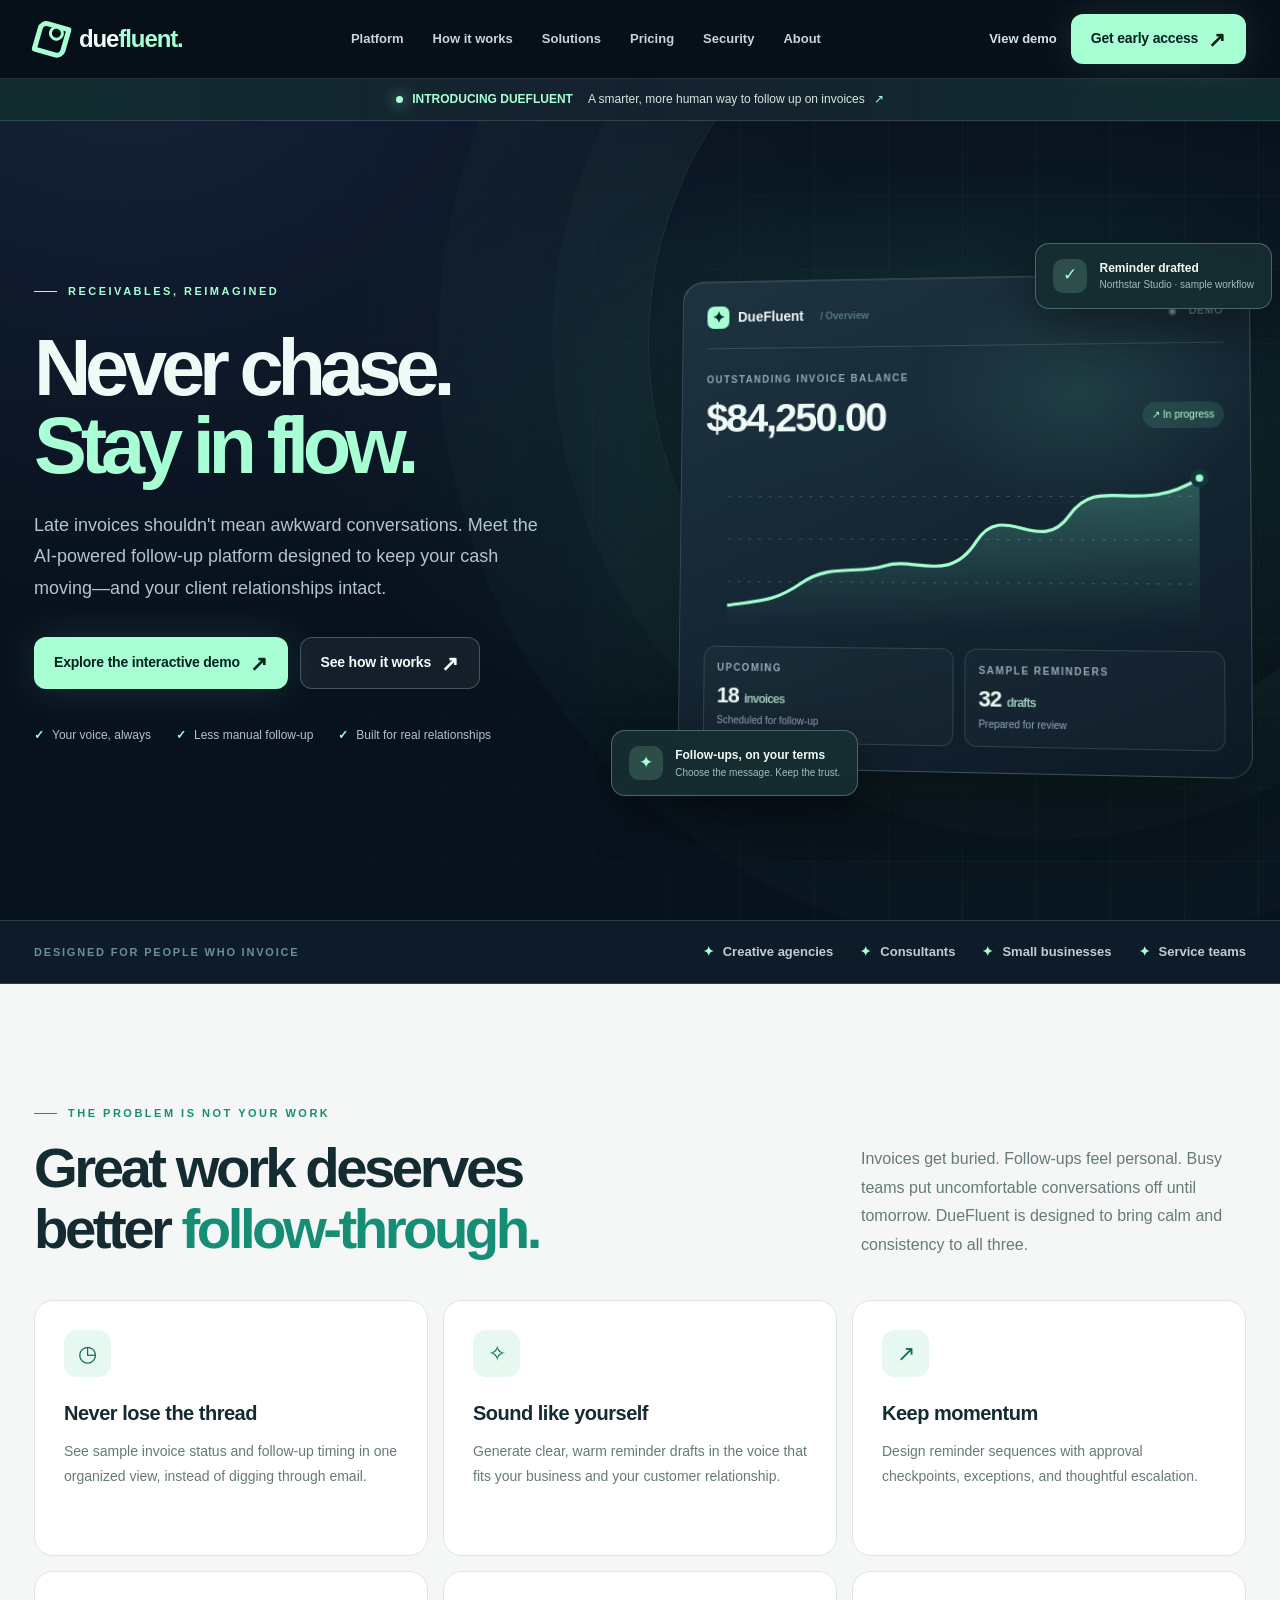
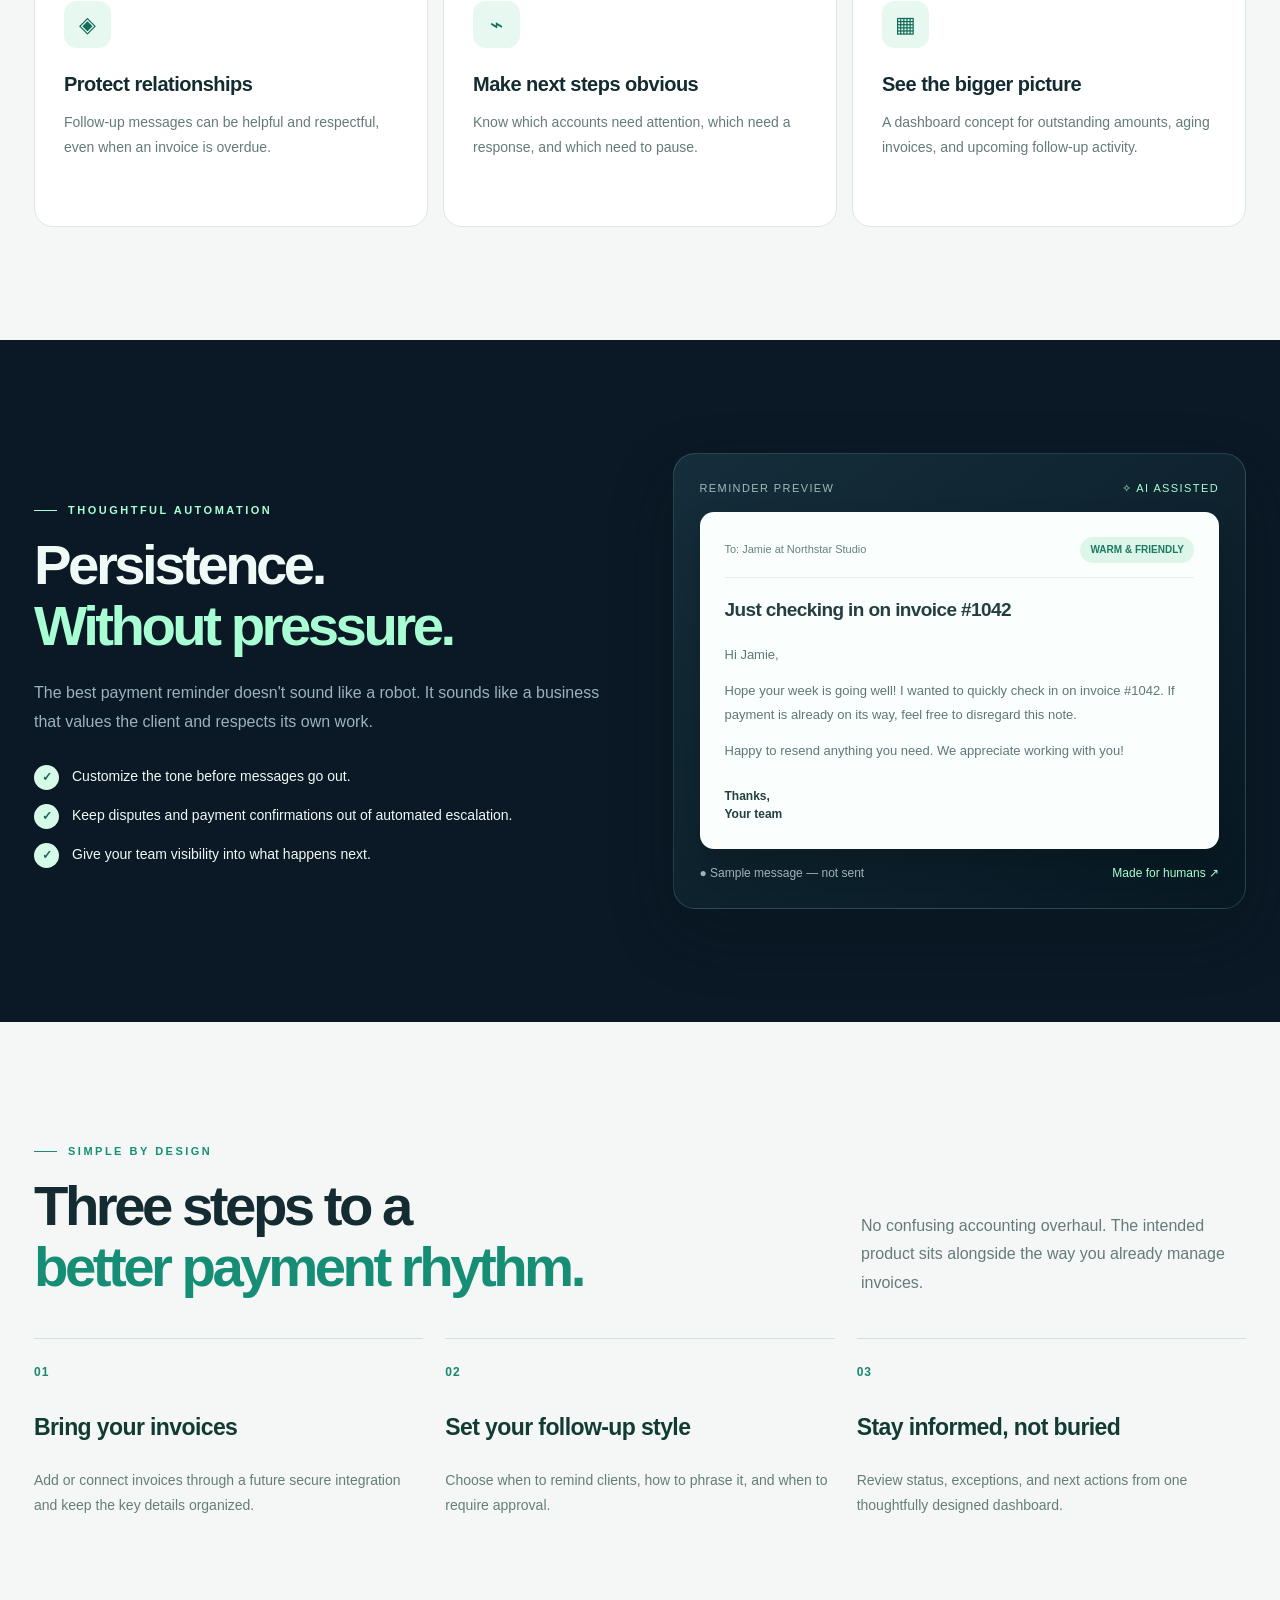
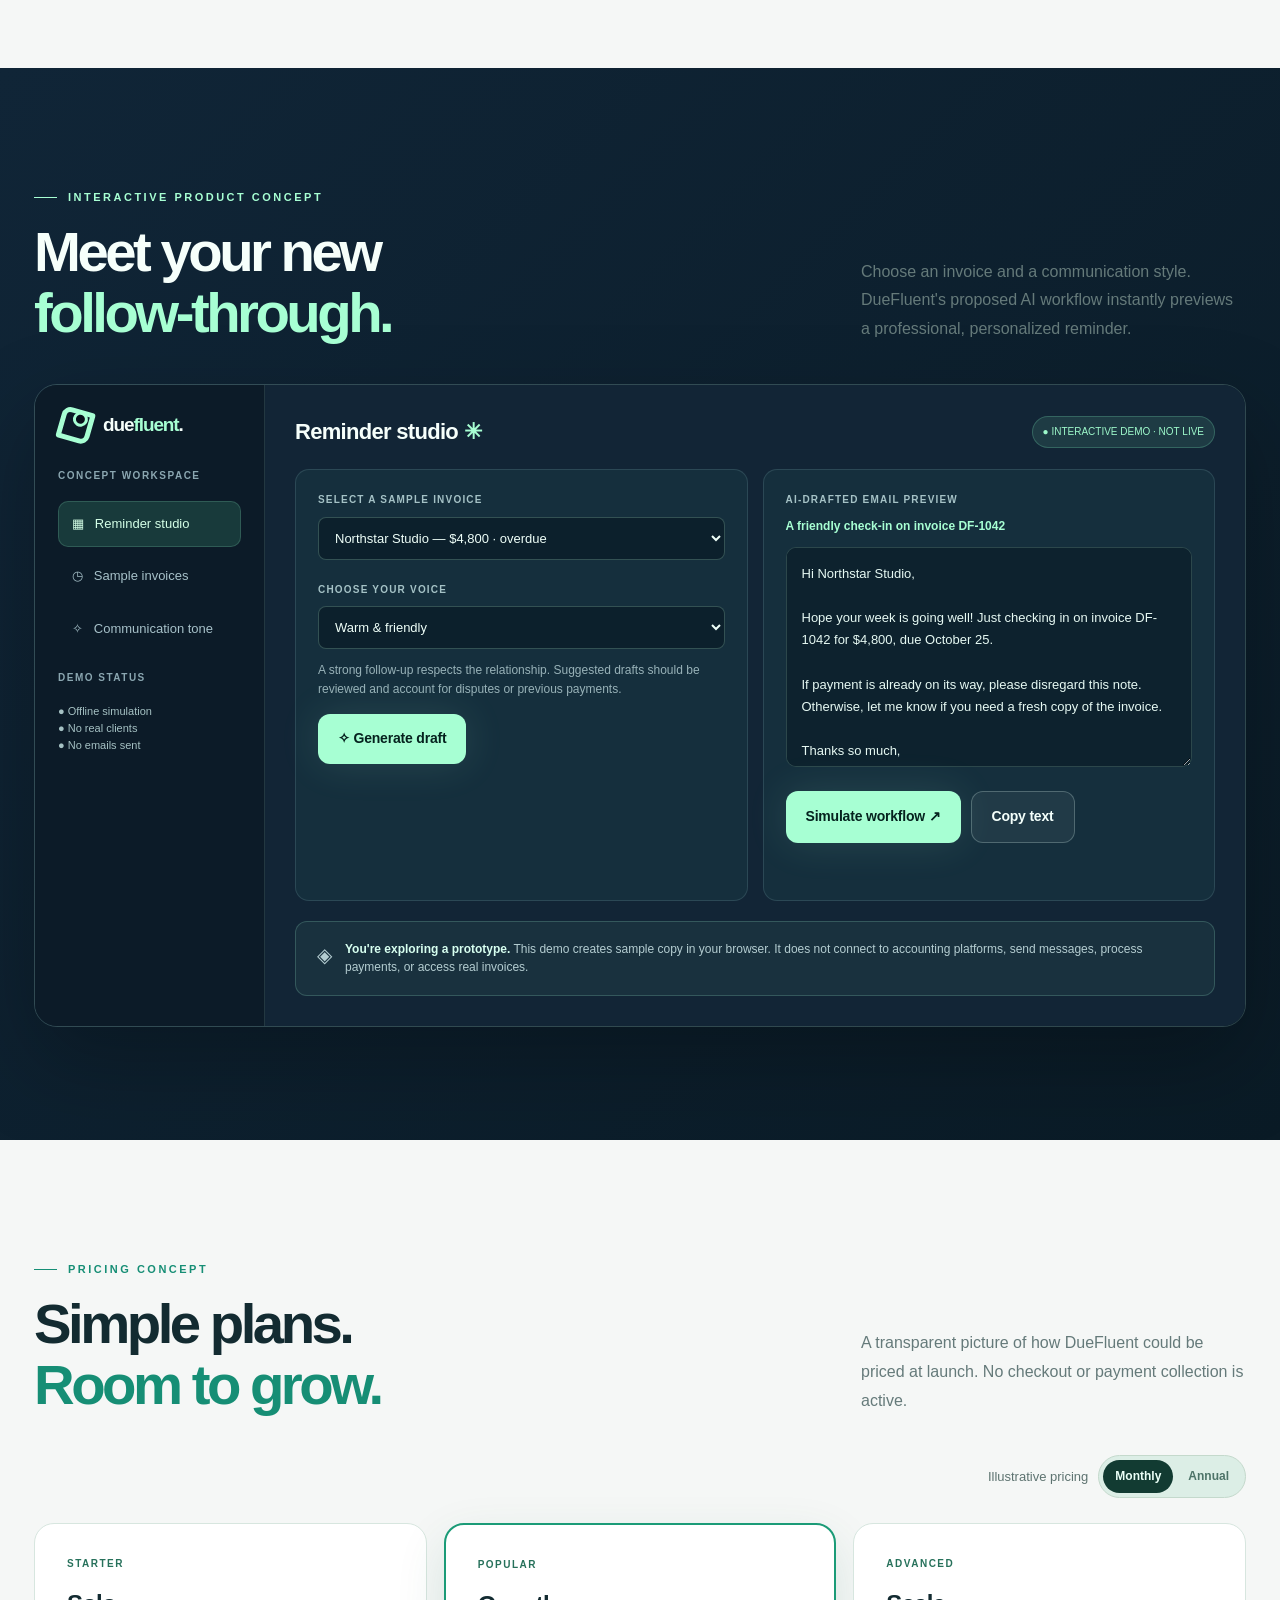
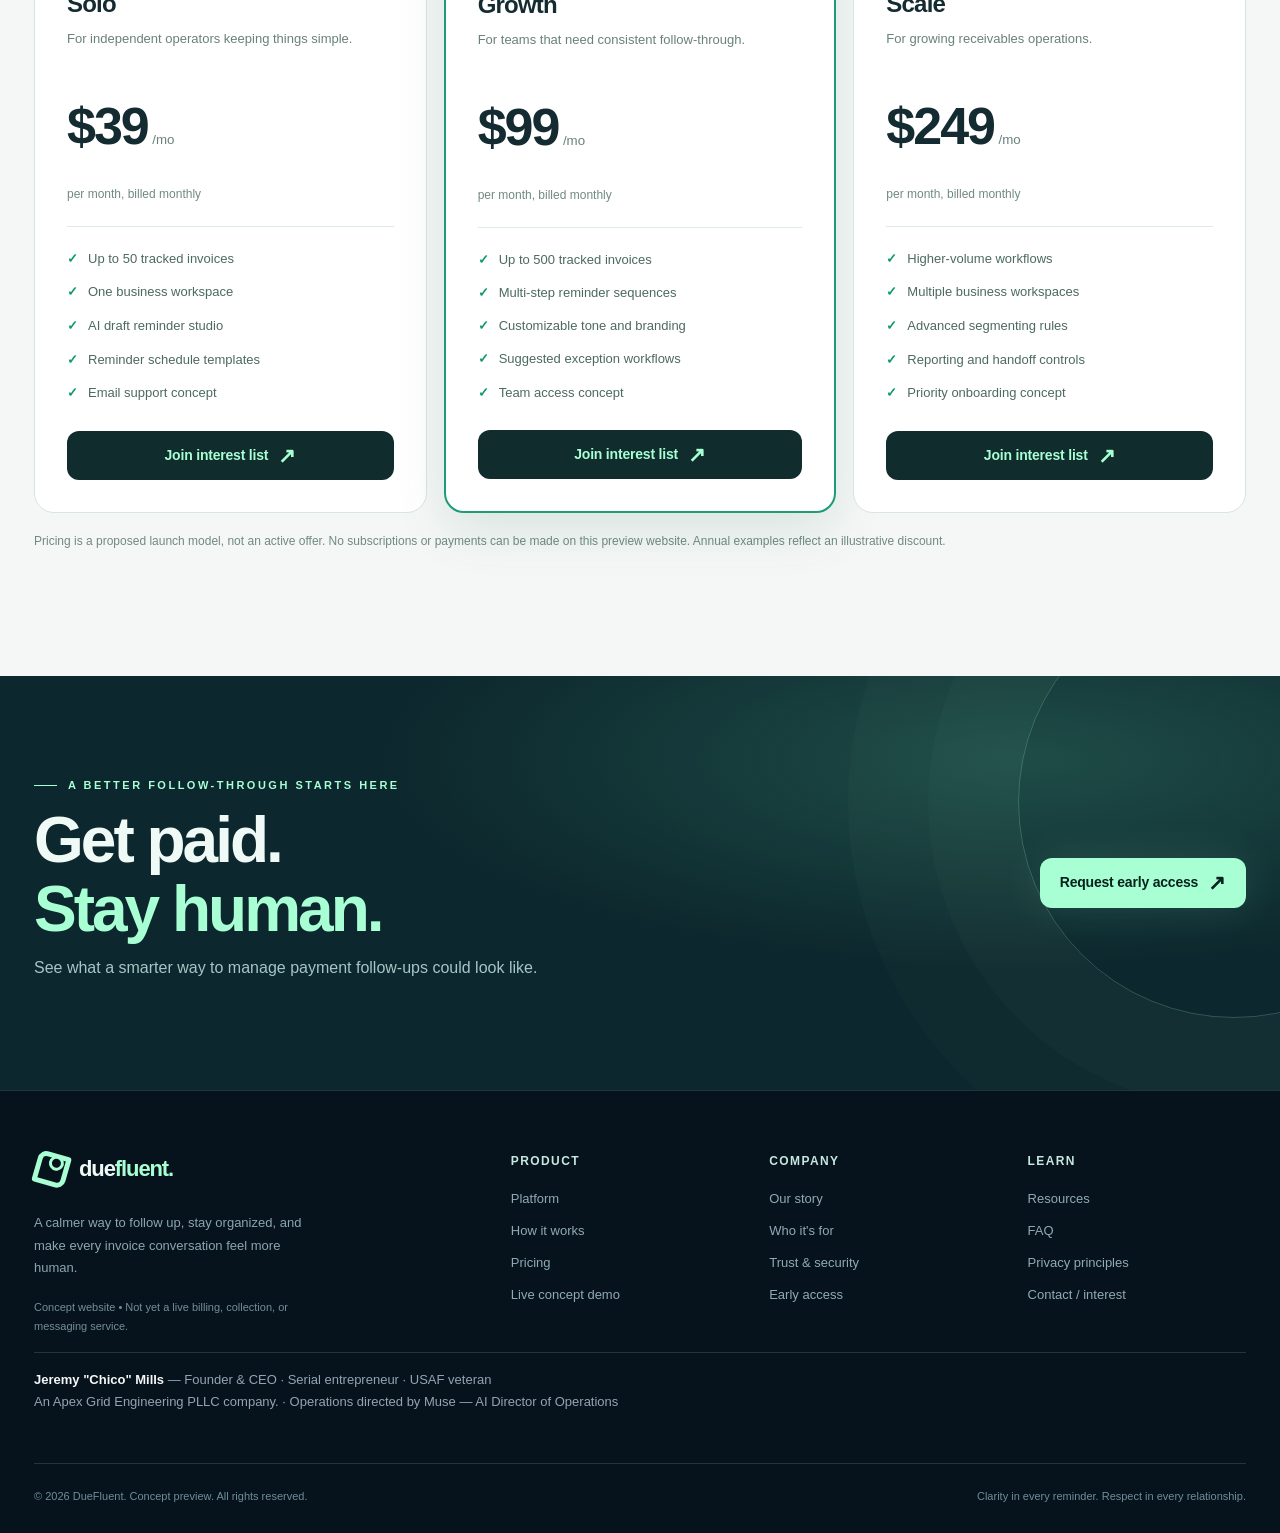
==== commit 79395c49: "Founder block (bench 12-14): canonical photo + Jeremy "Chico" Mills bio + ops credit" ====
--- a/index.html
+++ b/index.html
@@ -1,8 +1,8 @@
 <!doctype html><html lang="en"><head><meta charset="utf-8"><meta name="viewport" content="width=device-width,initial-scale=1"><meta name="theme-color" content="#08121e"><meta name="description" content="A premium AI-first invoice follow-up platform concept built for better cash flow and stronger client relationships."><meta property="og:type" content="website"><meta property="og:title" content="DueFluent — Never Chase. Stay in Flow."><meta property="og:description" content="A premium AI-first invoice follow-up platform concept built for better cash flow and stronger client relationships."><title>DueFluent — Never Chase. Stay in Flow.</title>
-<link rel="canonical" href="https://duefluent.com/"><style>:root{--ink:#080e1a;--navy:#091421;--navy2:#101e2c;--navy3:#162638;--cream:#f5f7f6;--paper:#fff;--muted:#92a4b4;--dark-text:#132b31;--mint:#a7ffd3;--mint2:#64e9b1;--aqua:#4fe3cd;--blue:#769bff;--lav:#c7baff;--border:rgba(180,230,223,.16);--shadow:0 30px 90px rgba(0,0,0,.35)}
+<link rel="canonical" href="https://duefluent.com/"><meta name="google-site-verification" content="WP0DIrSMC9Fhs0q4CsPYohknDRpKQXsHMinU67TN0Js"><meta name="msvalidate.01" content="6FB67DB2B5F2DDF65602E7C40A78C5F6"><script type="application/ld+json">{"@context":"https://schema.org","@graph":[{"@type":"Organization","@id":"https://duefluent.com/#org","name":"DueFluent","url":"https://duefluent.com/","email":"info@duefluent.com","slogan":"Your invoices. Our follow-through.","description":"DueFluent is an automated, courteous invoice payment reminder service for small businesses, operated under Apex Grid Engineering PLLC.","parentOrganization":{"@type":"Organization","name":"Apex Grid Engineering PLLC"},"address":{"@type":"PostalAddress","addressLocality":"Queen Creek","addressRegion":"AZ","addressCountry":"US"}},{"@type":"WebSite","@id":"https://duefluent.com/#site","url":"https://duefluent.com/","name":"DueFluent","publisher":{"@id":"https://duefluent.com/#org"}},{"@type":"SoftwareApplication","name":"DueFluent","url":"https://duefluent.com/","applicationCategory":"BusinessApplication","operatingSystem":"Web","publisher":{"@id":"https://duefluent.com/#org"},"description":"Automated courteous invoice payment reminders for small businesses: connects to the customer's invoicing system (QuickBooks Online first), reads open invoices, and sends friendly-to-firm reminders on an owner-configured schedule, with instant stop on disputed invoices. A reminder service, not a collections agency."}]}</script><style>:root{--ink:#080e1a;--navy:#091421;--navy2:#101e2c;--navy3:#162638;--cream:#f5f7f6;--paper:#fff;--muted:#92a4b4;--dark-text:#132b31;--mint:#a7ffd3;--mint2:#64e9b1;--aqua:#4fe3cd;--blue:#769bff;--lav:#c7baff;--border:rgba(180,230,223,.16);--shadow:0 30px 90px rgba(0,0,0,.35)}
 *{box-sizing:border-box}html{scroll-behavior:smooth}body{margin:0;background:var(--ink);color:#effaf6;font:16px/1.55 Inter,ui-sans-serif,-apple-system,BlinkMacSystemFont,'Segoe UI',sans-serif;overflow-x:hidden}button,input,select,textarea{font:inherit}button{cursor:pointer}a{color:inherit;text-decoration:none}button:focus-visible,a:focus-visible,input:focus-visible,select:focus-visible,textarea:focus-visible{outline:3px solid var(--mint);outline-offset:4px}::selection{color:#08161a;background:var(--mint)}.container{width:min(1212px,calc(100% - 48px));margin:auto}.site-header{position:sticky;top:0;z-index:100;background:rgba(8,17,27,.85);backdrop-filter:blur(22px);border-bottom:1px solid var(--border)}.topbar{height:78px;display:flex;align-items:center;justify-content:space-between;gap:20px}.brand{display:inline-flex;align-items:center;gap:11px;font-size:24px;letter-spacing:-1.1px;font-weight:790;white-space:nowrap}.brand b{color:var(--mint);font-weight:790}.brand-mark{height:34px;width:34px;position:relative;display:grid;place-items:center;transform:rotate(-12deg)}.brand-mark:before{content:"";position:absolute;width:23px;height:23px;border:5px solid var(--mint);border-radius:9px 3px 9px 3px;transform:rotate(28deg)}.brand-mark:after{content:"";position:absolute;width:9px;height:9px;background:var(--ink);border:3px solid var(--mint);border-radius:100%;transform:translate(6px,-5px)}.nav{display:flex;align-items:center;gap:29px}.nav a{font-size:13px;font-weight:650;color:#c7d4dc;transition:color .2s}.nav a:hover,.nav a.active{color:var(--mint)}.actions{display:flex;align-items:center;gap:14px}.mini-link{font-size:13px;font-weight:650;color:#d3e4e6}.btn{border:0;display:inline-flex;align-items:center;justify-content:center;gap:10px;border-radius:12px;padding:14px 20px;font-weight:760;font-size:14px;letter-spacing:-.2px;transition:transform .2s,background .2s,box-shadow .2s;white-space:nowrap}.btn:hover{transform:translateY(-2px)}.btn-primary{background:var(--mint);color:#05221e;box-shadow:0 0 42px rgba(167,255,211,.12)}.btn-primary:hover{background:#cbffe7;box-shadow:0 0 46px rgba(167,255,211,.27)}.btn-ghost{border:1px solid rgba(223,255,246,.24);background:rgba(255,255,255,.055);color:#f4fffb}.btn-light{background:#102c2d;color:var(--mint)}.btn-arrow{font-size:21px;line-height:1}.mobile-toggle{display:none;background:transparent;border:1px solid var(--border);color:#fff;border-radius:10px;padding:9px 12px;font-size:21px}.announcement{display:flex;align-items:center;justify-content:center;gap:9px;padding:11px 20px;background:linear-gradient(90deg,#112d30,#15212f,#112d30);font-size:12px;color:#d4e7df;border-bottom:1px solid var(--border)}.announcement strong{color:var(--mint)}.dot{height:7px;width:7px;border-radius:100%;display:inline-block;background:var(--mint);box-shadow:0 0 15px var(--mint)}.hero{position:relative;isolation:isolate;min-height:690px;padding:94px 0 115px;overflow:hidden;background:radial-gradient(ellipse at 75% 39%,rgba(56,120,124,.22),transparent 49%),radial-gradient(ellipse at 10% -10%,rgba(92,111,192,.16),transparent 45%),#08121e}.hero:after,.dark-grid:after{content:"";position:absolute;inset:0;pointer-events:none;z-index:-1;background-image:linear-gradient(rgba(149,202,206,.038) 1px,transparent 1px),linear-gradient(90deg,rgba(149,202,206,.038) 1px,transparent 1px);background-size:74px 74px;mask-image:linear-gradient(90deg,transparent 6%,#000 78%)}.hero:before{content:"";position:absolute;right:-170px;top:-180px;width:800px;height:800px;border:1px solid rgba(161,245,211,.10);border-radius:50%;box-shadow:0 0 0 96px rgba(119,226,183,.025),0 0 0 210px rgba(119,226,183,.02);pointer-events:none}.hero-grid{display:grid;grid-template-columns:1.02fr .98fr;align-items:center;gap:43px;position:relative}.eyebrow{font-size:11px;font-weight:850;letter-spacing:2.5px;text-transform:uppercase;color:var(--mint);display:inline-flex;align-items:center;gap:11px}.eyebrow:before{content:"";height:1px;width:23px;background:var(--mint)}h1,h2,h3,h4,p{margin-top:0}h1{font-size:clamp(57px,6.2vw,99px);line-height:.975;letter-spacing:-6.2px;font-weight:810;margin:29px 0 26px}h1 em,h2 em{font-style:normal;color:var(--mint)}.hero p{max-width:520px;font-size:18px;line-height:1.75;color:#b1c5cf}.hero-buttons{display:flex;gap:12px;flex-wrap:wrap;margin-top:33px}.hero-micro{display:flex;gap:25px;margin-top:37px;align-items:center;flex-wrap:wrap}.hero-micro span{display:flex;align-items:center;gap:8px;color:#b1c2c9;font-size:12px}.hero-micro span:before{content:"✓";font-weight:900;color:var(--mint)}.dashboard-scene{position:relative;padding:60px 0 35px;perspective:1100px}.dash-panel{position:relative;z-index:2;background:linear-gradient(155deg,rgba(30,51,65,.96),rgba(11,25,37,.99));border:1px solid rgba(190,242,227,.19);border-radius:22px;box-shadow:0 40px 110px rgba(0,0,0,.55),inset 0 1px rgba(255,255,255,.08);padding:25px;transform:rotateY(-5deg) rotateX(2deg);overflow:hidden}.dash-panel:before{content:"";position:absolute;top:0;right:0;width:330px;height:240px;background:radial-gradient(ellipse,rgba(107,239,197,.10),transparent 70%);pointer-events:none}.dash-head{display:flex;align-items:center;justify-content:space-between;border-bottom:1px solid var(--border);padding-bottom:20px;margin-bottom:24px}.dash-logo{display:flex;align-items:center;gap:9px;font-size:14px;font-weight:760}.dash-smallmark{width:23px;height:23px;background:var(--mint);border-radius:7px;color:#072925;font-size:16px;text-align:center;line-height:23px}.dash-menu{color:#829aaa;font-size:10px;letter-spacing:.8px}.dash-statlabel{color:#91aab6;text-transform:uppercase;font-size:10px;font-weight:750;letter-spacing:1.5px}.dash-number{font-weight:780;font-size:41px;letter-spacing:-2px;line-height:1.3;margin:5px 0}.dash-pill{font-size:10px;color:#b9ffdc;background:rgba(121,236,178,.12);padding:5px 9px;border-radius:20px}.chart-svg{width:100%;height:162px;margin:19px 0 11px;overflow:visible}.dash-bottom{display:grid;grid-template-columns:1fr 1fr;gap:11px}.dash-tile{border:1px solid var(--border);background:rgba(255,255,255,.025);border-radius:12px;padding:13px}.dash-tile .v{font-size:22px;font-weight:800;letter-spacing:-.8px;margin-top:4px}.dash-tile .sub{color:#92aab6;font-size:10px}.floating-note{position:absolute;z-index:3;border-radius:14px;border:1px solid rgba(183,245,227,.30);background:rgba(22,45,49,.97);box-shadow:0 16px 48px rgba(0,0,0,.4);padding:15px 17px;display:flex;gap:12px;align-items:center;min-width:224px;animation:levitate 5s ease-in-out infinite}.floating-note.one{top:28px;right:-26px}.floating-note.two{bottom:9px;left:-62px;animation-delay:-2.5s}.note-icon{width:34px;height:34px;border-radius:10px;background:rgba(167,255,211,.16);display:grid;place-items:center;font-size:17px;color:var(--mint)}.floating-note .t{font-size:12px;font-weight:750}.floating-note .s{font-size:10px;color:#a4bdbb}.scene-glow{position:absolute;inset:15% 5%;filter:blur(70px);background:rgba(73,220,179,.16)}@keyframes levitate{0%,100%{transform:translateY(0)}50%{transform:translateY(-11px)}}.ticker{border-top:1px solid var(--border);border-bottom:1px solid var(--border);background:#0d1c28;padding:21px 0}.ticker-in{display:flex;gap:22px;align-items:center;justify-content:space-between;flex-wrap:wrap}.ticker-intro{font-size:11px;letter-spacing:1.8px;text-transform:uppercase;color:#6d8d9d;font-weight:700}.ticker-items{display:flex;gap:27px;align-items:center;flex-wrap:wrap}.ticker-items span{color:#beced5;font-size:13px;font-weight:680}.ticker-items span:before{content:'✦';margin-right:9px;color:var(--mint)}section.section{padding:113px 0}.section-light{background:var(--cream);color:var(--dark-text)}.section-soft{background:#eaf1ed;color:var(--dark-text)}.section-dark{background:#0b1825;color:#effaf6;position:relative}.section-head{display:flex;justify-content:space-between;gap:34px;align-items:end;margin-bottom:40px}.section-head h2,.section-title{font-size:clamp(37px,4.4vw,61px);letter-spacing:-3.5px;line-height:1.08;margin:16px 0 0;font-weight:800}.section-head p{max-width:385px;margin:0;color:#657a7a;line-height:1.8}.section-dark .section-head p{color:#a0b7be}.section-light .eyebrow,.section-soft .eyebrow{color:#168e75}.section-light .eyebrow:before,.section-soft .eyebrow:before{background:#168e75}.feature-grid{display:grid;grid-template-columns:repeat(3,1fr);gap:15px}.feature{padding:29px;background:#fff;border:1px solid #dce7e3;border-radius:19px;min-height:256px;transition:transform .2s,box-shadow .2s}.feature:hover{transform:translateY(-5px);box-shadow:0 20px 50px rgba(24,73,58,.10)}.ficon{width:47px;height:47px;display:grid;place-items:center;background:#e6f8ef;color:#126c59;border-radius:13px;font-size:22px;margin-bottom:21px}.feature h3{font-size:20px;letter-spacing:-.5px;margin-bottom:10px}.feature p{font-size:14px;color:#657a7a;line-height:1.75;margin:0}.split{display:grid;grid-template-columns:1fr 1fr;gap:65px;align-items:center}.muted{color:#6a8181;line-height:1.8}.muted-on-dark{color:#9bb4ba;line-height:1.8}.label-list{display:grid;gap:14px;margin-top:29px}.label-list div{display:flex;align-items:start;gap:13px;font-size:14px;line-height:1.65}.label-list i{width:25px;height:25px;border-radius:50%;background:#d5fae7;display:grid;place-items:center;font-style:normal;font-weight:900;font-size:12px;color:#126951;flex:none}.workflow-art{border-radius:22px;padding:26px;background:linear-gradient(145deg,#152e3b,#071822);border:1px solid rgba(166,248,221,.17);box-shadow:0 24px 65px rgba(1,27,30,.24)}.mail-card{background:#fafffd;border-radius:14px;padding:25px;color:#253e41;box-shadow:0 15px 30px rgba(0,0,0,.18)}.mail-head{display:flex;justify-content:space-between;align-items:center;font-size:11px;color:#68807e;border-bottom:1px solid #e5efec;padding-bottom:14px;margin-bottom:17px}.mail-label{background:#def5e9;color:#197b63;padding:5px 10px;border-radius:20px;font-size:10px;font-weight:800}.mail-card h3{font-size:19px;letter-spacing:-.6px}.mail-card p{font-size:13px;line-height:1.8;color:#607777}.signature{font-size:12px;font-weight:720;margin-top:24px}.steps{display:grid;grid-template-columns:repeat(3,1fr);gap:22px}.step{border-top:1px solid rgba(100,223,177,.29);padding:24px 0}.step .n{font-size:12px;color:var(--mint);letter-spacing:1px;font-weight:750;margin-bottom:28px}.step h3{font-size:23px;letter-spacing:-.6px}.step p{font-size:14px;color:#9db5bd;line-height:1.75}.demo-section{background:linear-gradient(135deg,#102537,#0a1b26);color:#f6fffb}.demo-shell{display:grid;grid-template-columns:230px 1fr;gap:0;border:1px solid rgba(193,242,226,.20);border-radius:23px;overflow:hidden;box-shadow:0 35px 90px rgba(0,0,0,.26)}.demo-sidebar{background:#0c1b28;padding:23px;border-right:1px solid rgba(193,242,226,.13)}.demo-sidebar .small{color:#8ba7b1;font-size:10px;letter-spacing:1.5px;font-weight:800;text-transform:uppercase;margin:18px 0}.demo-tab{border:1px solid transparent;background:transparent;color:#a7c1c9;border-radius:10px;padding:12px 13px;width:100%;text-align:left;font-size:13px;display:flex;align-items:center;gap:10px;margin-bottom:6px}.demo-tab.active{background:#183a3b;color:#d4ffe7;border-color:rgba(158,255,213,.17)}.demo-main{background:#122536;padding:30px;min-width:0}.demo-top{display:flex;justify-content:space-between;align-items:center;gap:12px;margin-bottom:20px;flex-wrap:wrap}.demo-top strong{font-size:22px;letter-spacing:-.7px}.live-chip{background:rgba(133,250,195,.10);border:1px solid rgba(133,250,195,.22);font-size:10px;color:#9df8ca;padding:7px 10px;border-radius:40px}.demo-columns{display:grid;grid-template-columns:1fr 1fr;gap:15px}.demo-card{border:1px solid rgba(169,216,217,.15);background:#152f3d;padding:22px;border-radius:14px;min-width:0}.demo-card label{font-size:10px;letter-spacing:1.2px;font-weight:850;color:#a5c2c6;text-transform:uppercase;display:block;margin-bottom:9px}.demo-card select{width:100%;padding:12px;background:#0c202c;border:1px solid rgba(193,255,221,.22);border-radius:8px;color:#effff9;font-size:13px}.demo-card textarea{background:#0d222e;border:1px solid rgba(193,255,221,.17);border-radius:10px;color:#e6f9f3;font-size:13px;padding:15px;width:100%;height:220px;resize:vertical;line-height:1.7}.demo-card .mini{color:#98b2b8;font-size:12px;margin:12px 0 0}.demo-actions{display:flex;gap:10px;flex-wrap:wrap;margin-top:16px}.demo-feedback{color:var(--mint);font-size:12px;min-height:22px;margin-top:13px}.callout{display:flex;gap:13px;align-items:start;padding:18px 21px;border-radius:12px;border:1px solid rgba(159,245,210,.2);background:rgba(145,243,201,.06);font-size:12px;color:#b4cdd1;margin-top:20px}.callout strong{color:#d7fff0}.price-grid{display:grid;grid-template-columns:repeat(3,1fr);gap:17px}.price-card{background:#fff;border:1px solid #d7e6df;border-radius:20px;padding:32px;position:relative;display:flex;flex-direction:column;gap:0}.price-card.popular{border:2px solid #1b9b77;box-shadow:0 18px 50px rgba(14,96,75,.12)}.price-card .tag{font-size:10px;font-weight:900;letter-spacing:1.5px;color:#27715b;text-transform:uppercase}.price-card h3{font-size:24px;letter-spacing:-.8px;margin:13px 0 7px}.price-card .price-desc{font-size:13px;color:#69817c;min-height:44px}.price-card .amount{font-size:52px;font-weight:810;letter-spacing:-2px;margin-top:15px}.amount small{font-size:14px;color:#7a908c;letter-spacing:0;font-weight:500}.price-card .features{padding:22px 0 27px;margin-top:22px;border-top:1px solid #e1ebe6;display:grid;gap:13px;flex:1}.price-card .features span{font-size:13px;color:#4c6962}.price-card .features span:before{content:'✓';margin-right:10px;color:#0d9a6a;font-weight:900}.price-card .btn{width:100%}.billing-toggle{display:flex;justify-content:end;align-items:center;gap:10px;margin-bottom:25px;font-size:13px;color:#5d7370}.switch{border:1px solid #c4d9cc;border-radius:100px;background:#dceee6;display:inline-flex;padding:4px;gap:3px}.switch button{background:none;color:#4d7368;border:0;border-radius:100px;padding:7px 12px;font-weight:750;font-size:12px}.switch button.selected{background:#123b32;color:#eafff7}.faq-grid{display:grid;grid-template-columns:1fr 1fr;gap:13px}.faq-grid details{border:1px solid #dae8df;background:#fff;border-radius:13px;padding:19px 20px}.faq-grid summary{font-weight:760;font-size:15px;cursor:pointer;list-style:none;display:flex;justify-content:space-between;gap:20px}.faq-grid summary:after{content:'+';color:#208265;font-size:21px}.faq-grid details[open] summary:after{content:'−'}.faq-grid p{color:#68817a;font-size:13px;line-height:1.8;margin:14px 0 0}.cta-section{background:radial-gradient(ellipse at 80% 20%,rgba(104,226,176,.2),transparent 45%),#0c272d;padding:93px 0;position:relative;overflow:hidden}.cta-section:before{content:'';position:absolute;right:-170px;top:-90px;width:430px;height:430px;border:1px solid rgba(171,255,211,.22);border-radius:50%;box-shadow:0 0 0 90px rgba(171,255,211,.02),0 0 0 170px rgba(171,255,211,.02)}.cta-inner{display:flex;align-items:center;justify-content:space-between;gap:35px;position:relative}.cta-inner h2{font-size:clamp(39px,5vw,69px);letter-spacing:-3px;line-height:1.08;margin:12px 0}.cta-inner p{color:#a5c7c5}.site-footer{background:#07131c;border-top:1px solid var(--border);padding:61px 0 28px}.footer-top{display:grid;grid-template-columns:2fr 1fr 1fr 1fr;gap:40px}.footer-top .brand{font-size:22px}.footer-top p{font-size:13px;color:#8ba6b0;max-width:280px;line-height:1.75;margin-top:18px}.footer-col h4{font-size:12px;letter-spacing:1.4px;color:#c6e8df;text-transform:uppercase;margin:0 0 18px}.footer-col a{display:block;color:#90aab5;font-size:13px;margin-bottom:12px}.footer-col a:hover{color:var(--mint)}.footer-bottom{border-top:1px solid var(--border);padding-top:24px;margin-top:48px;display:flex;justify-content:space-between;flex-wrap:wrap;gap:12px;color:#708d99;font-size:11px}.page-hero{position:relative;background:radial-gradient(ellipse at 80% 0,rgba(64,156,137,.17),transparent 50%),#0a1825;padding:100px 0 90px;overflow:hidden}.page-hero:after{content:"";position:absolute;width:560px;height:560px;border-radius:50%;right:-140px;top:-350px;border:1px solid rgba(141,253,214,.14);box-shadow:0 0 0 85px rgba(141,253,214,.022),0 0 0 165px rgba(141,253,214,.018);pointer-events:none}.page-hero h1{font-size:clamp(49px,6vw,83px);max-width:930px;margin:23px 0;line-height:1.05;letter-spacing:-4px}.page-hero p{max-width:650px;font-size:18px;color:#abc2c9;line-height:1.75}.page-hero .hero-buttons{margin-top:30px}.stat-row{display:grid;grid-template-columns:repeat(3,1fr);gap:20px;margin-top:37px}.stat-row>div{padding:27px;border:1px solid rgba(192,245,224,.16);background:rgba(255,255,255,.025);border-radius:16px}.stat-row strong{font-size:26px;letter-spacing:-1px;display:block}.stat-row span{font-size:12px;color:#91aeb7}.value-grid{display:grid;grid-template-columns:repeat(2,1fr);gap:17px}.value-card{border-radius:18px;padding:32px;background:#fff;border:1px solid #dce8e0}.value-card h3{font-size:22px;margin:16px 0 11px}.value-card p{color:#69827d;font-size:14px}.industry-grid{display:grid;grid-template-columns:repeat(3,1fr);gap:17px}.industry{padding:32px;border:1px solid #dce7df;background:#fff;border-radius:18px}.industry .ic{font-size:31px}.industry h3{font-size:21px;letter-spacing:-.6px;margin:16px 0 10px}.industry p{font-size:14px;color:#69807c;line-height:1.75}.process-lines{display:grid;grid-template-columns:repeat(2,1fr);gap:20px}.process-line{display:flex;gap:20px;padding:29px 0;border-top:1px solid #cbdad1}.process-line .digit{font-size:38px;color:#15916d;font-weight:800;line-height:1}.process-line h3{font-size:21px;margin-bottom:8px}.process-line p{font-size:14px;color:#66807a}.security-list{display:grid;grid-template-columns:1fr 1fr;gap:16px}.security-item{background:#fff;border:1px solid #dce9e2;border-radius:16px;padding:29px}.security-item h3{font-size:20px;margin:13px 0}.security-item p{font-size:14px;color:#68817a}.notice{border-left:3px solid #198b6f;background:#e6f4ed;padding:17px 20px;color:#315b50;border-radius:4px;font-size:13px;line-height:1.7}.founder-grid{display:grid;grid-template-columns:1fr 1fr;gap:35px;align-items:center}.mission-art{height:410px;display:flex;align-items:center;justify-content:center;position:relative;background:radial-gradient(circle at 50% 45%,rgba(112,236,187,.23),transparent 55%),linear-gradient(135deg,#123240,#0b1b2a);border-radius:26px;overflow:hidden;border:1px solid rgba(190,255,222,.17)}.mission-art .bigmark{font-size:160px;font-weight:850;color:var(--mint);letter-spacing:-10px}.mission-art:before,.mission-art:after{content:"";position:absolute;width:390px;height:390px;border:1px solid rgba(164,244,208,.28);border-radius:50%}.mission-art:after{width:270px;height:270px;border-style:dashed;animation:spin 30s linear infinite}@keyframes spin{to{transform:rotate(360deg)}}.form-grid{display:grid;grid-template-columns:1fr 1fr;gap:20px}.interest-form{background:#fff;color:#0e302c;border-radius:20px;padding:30px;box-shadow:0 28px 70px rgba(0,0,0,.16)}.interest-form label{font-size:12px;font-weight:790;display:block;margin:0 0 9px}.interest-form input,.interest-form select,.interest-form textarea{width:100%;border:1px solid #cfe1d9;background:#f7faf8;color:#133e36;border-radius:10px;padding:13px 14px;outline:0;margin-bottom:20px}.interest-form input:focus,.interest-form select:focus,.interest-form textarea:focus{border-color:#218b6d;box-shadow:0 0 0 3px rgba(70,193,149,.13)}.interest-form textarea{height:90px}.interest-form .btn{width:100%}.fineprint{font-size:11px;line-height:1.6;color:#6e8780;margin:13px 0 0}.success-box{border-radius:11px;background:#e5faef;border:1px solid #b8e6d0;padding:15px;color:#136548;font-size:13px;display:none;margin-top:14px}.success-box.show{display:block}.local-entries{margin-top:15px;font-size:12px;color:#9bb9b4}.chip-row{display:flex;flex-wrap:wrap;gap:10px;margin:25px 0}.chip{padding:8px 12px;border:1px solid rgba(176,250,212,.25);border-radius:30px;color:#bcdfd2;background:rgba(154,239,206,.06);font-size:12px}.divider-line{height:1px;background:#d8e7df;margin:35px 0}.story-quote{background:#103131;padding:38px;border-radius:18px;color:#d2f8e5;font-size:24px;line-height:1.5;letter-spacing:-.5px}.toast{position:fixed;right:22px;bottom:22px;background:#b6ffdb;color:#0b2c21;border:1px solid #d2ffe9;border-radius:13px;padding:15px 21px;box-shadow:0 14px 50px rgba(0,0,0,.35);font-size:13px;font-weight:760;z-index:200;transform:translateY(90px);opacity:0;transition:.3s;pointer-events:none}.toast.show{opacity:1;transform:translateY(0)}.top-mini{margin-top:25px;font-size:12px;color:#9bb3b9}.top-mini strong{color:#cbfbe2}.long-text{font-size:15px;color:#617975;line-height:1.9;max-width:820px}.long-text h3{color:#15332c;margin:27px 0 10px}.long-text p{margin-bottom:20px}.tagline-note{color:#718983;font-size:12px;margin-top:19px}.desktop-hide{display:none}@media(max-width:1080px){.nav{gap:14px}.nav a{font-size:12px}.hero-grid{grid-template-columns:1fr 1fr;gap:20px}.floating-note.one{right:-10px}.floating-note.two{left:-10px}h1{font-size:71px;letter-spacing:-4px}}@media(max-width:900px){.topbar{height:70px}.mobile-toggle{display:block}.nav{display:none;position:absolute;left:0;right:0;top:69px;background:#0c1c29;border-bottom:1px solid var(--border);padding:21px 24px;flex-direction:column;align-items:stretch;gap:17px}.nav.open{display:flex}.nav a{font-size:15px}.actions .mini-link{display:none}.actions .btn{display:none}.hero{padding:68px 0 95px}.hero-grid{grid-template-columns:1fr}.hero-copy{max-width:700px}.dashboard-scene{width:min(600px,100%);margin:auto}.feature-grid,.industry-grid,.price-grid{grid-template-columns:repeat(2,1fr)}.split{gap:30px}.footer-top{grid-template-columns:2fr 1fr 1fr}.footer-top .footer-col:last-child{grid-column:2}.demo-shell{grid-template-columns:1fr}.demo-sidebar{display:flex;flex-wrap:wrap;gap:8px;padding:14px}.demo-sidebar .small{display:none}.demo-tab{width:auto;margin:0}.demo-sidebar .brand{display:none}}@media(max-width:620px){.container{width:min(100% - 32px,1212px)}.brand{font-size:22px}h1{font-size:clamp(52px,14vw,73px);letter-spacing:-3.8px}.hero p,.page-hero p{font-size:16px}.hero{padding-top:55px}.dash-panel{padding:17px;transform:none}.dash-number{font-size:34px}.floating-note{min-width:unset;padding:10px 12px}.floating-note.one{right:-4px;top:22px}.floating-note.two{bottom:-3px;left:-4px}.floating-note .t{font-size:10px}.floating-note .s{font-size:9px}.note-icon{width:28px;height:28px}.ticker-in{justify-content:start}.ticker-items{gap:13px}.ticker-items span{font-size:11px}section.section{padding:70px 0}.section-head{display:block}.section-head p{margin-top:20px}.section-head h2,.section-title{font-size:clamp(37px,10vw,49px);letter-spacing:-2.3px}.feature-grid,.industry-grid,.price-grid,.split,.faq-grid,.value-grid,.process-lines,.security-list,.founder-grid,.form-grid,.demo-columns,.stat-row{grid-template-columns:1fr}.feature{min-height:auto}.cta-inner{display:block}.cta-inner .btn{margin-top:18px}.footer-top{grid-template-columns:1fr 1fr;gap:28px}.footer-top>div:first-child{grid-column:1/-1}.footer-top .footer-col:last-child{grid-column:auto}.page-hero{padding:75px 0}.page-hero h1{font-size:clamp(45px,12vw,65px);letter-spacing:-3px}.demo-main{padding:19px}.demo-sidebar{padding:12px}.demo-tab{font-size:12px;padding:9px}.price-card{padding:26px}.brand-mark{width:28px}.hero-micro{gap:13px}.hero-micro span{font-size:11px}.workflow-art{padding:13px}.mail-card{padding:16px}.mission-art{height:310px}.footer-bottom{margin-top:30px}.announcement{font-size:10px;text-align:center}}
 @media(prefers-reduced-motion:reduce){*,*:before,*:after{scroll-behavior:auto!important;animation:none!important;transition:none!important}}
-</style></head><body><header class="site-header"><div class="container topbar"><a href="index.html" aria-label="DueFluent Home" class="brand"><span class="brand-mark" aria-hidden="true"></span><span>due<b>fluent</b><span style="color:var(--mint)">.</span></span></a><nav class="nav" id="mainNav" aria-label="Main navigation"><a href="platform.html" class="" aria-current="false">Platform</a><a href="how-it-works.html" class="" aria-current="false">How it works</a><a href="solutions.html" class="" aria-current="false">Solutions</a><a href="pricing.html" class="" aria-current="false">Pricing</a><a href="security.html" class="" aria-current="false">Security</a><a href="about.html" class="" aria-current="false">About</a></nav><div class="actions"><a class="mini-link" href="platform.html#demo">View demo</a><a class="btn btn-primary" href="early-access.html">Get early access <span class=btn-arrow aria-hidden=true>↗</span></a></div><button class="mobile-toggle" id="mobileToggle" aria-controls="mainNav" aria-expanded="false" aria-label="Open navigation">☰</button></div></header><div class="announcement"><span class="dot"></span><strong>INTRODUCING DUEFLUENT</strong> &nbsp; A smarter, more human way to follow up on invoices <span style="color:var(--mint)">↗</span></div><main><section class="hero"><div class="container hero-grid"><div class="hero-copy"><div class="eyebrow">Receivables, reimagined</div><h1>Never chase.<br/><em>Stay in flow.</em></h1><p>Late invoices shouldn't mean awkward conversations. Meet the AI-powered follow-up platform designed to keep your cash moving—and your client relationships intact.</p><div class="hero-buttons"><a class="btn btn-primary" href="platform.html#demo">Explore the interactive demo <span class=btn-arrow aria-hidden=true>↗</span></a><a class="btn btn-ghost" href="how-it-works.html">See how it works <span class=btn-arrow aria-hidden=true>↗</span></a></div><div class="hero-micro"><span>Your voice, always</span><span>Less manual follow-up</span><span>Built for real relationships</span></div></div><div class="dashboard-scene" aria-label="Illustrative DueFluent dashboard showing sample invoices and cash flow trends"><div class="scene-glow"></div><div class="floating-note one"><div class="note-icon">✓</div><div><div class="t">Reminder drafted</div><div class="s">Northstar Studio · sample workflow</div></div></div><div class="dash-panel"><div class="dash-head"><span class="dash-logo"><span class="dash-smallmark">✦</span>DueFluent <span style="color:#557884;font-size:10px;margin-left:8px">/ Overview</span></span><span class="dash-menu">◉ &nbsp; DEMO</span></div><div class="dash-statlabel">Outstanding invoice balance</div><div style="display:flex;align-items:center;justify-content:space-between;gap:7px"><div class="dash-number">$84,250<span style="color:var(--mint)">.</span>00</div><div class="dash-pill">↗ In progress</div></div><svg class="chart-svg" viewBox="0 0 450 154" role="img" aria-label="Illustrative cash collection trend"><defs><linearGradient id="area" x1="0" x2="0" y1="0" y2="1"><stop stop-color="#7dffd1" stop-opacity=".25"/><stop offset="1" stop-color="#7dffd1" stop-opacity="0"/></linearGradient></defs><path d="M0 28H450 M0 69H450 M0 110H450" stroke="#355260" stroke-dasharray="3 7" stroke-width="1"/><path d="M0 133 C32 128 45 130 73 111 S126 103 154 94 S215 112 241 71 S301 86 329 46 S392 48 450 11 L450 154 L0 154Z" fill="url(#area)"/><path d="M0 133 C32 128 45 130 73 111 S126 103 154 94 S215 112 241 71 S301 86 329 46 S392 48 450 11" stroke="#a4ffcf" stroke-width="3" fill="none"/><circle cx="450" cy="11" r="6" fill="#a4ffcf" stroke="#12343d" stroke-width="5"/></svg><div class="dash-bottom"><div class="dash-tile"><div class="dash-statlabel">Upcoming</div><div class="v">18 <span style="font-size:12px;color:#9ac4b4">invoices</span></div><div class="sub">Scheduled for follow-up</div></div><div class="dash-tile"><div class="dash-statlabel">Sample reminders</div><div class="v">32 <span style="font-size:12px;color:#9ac4b4">drafts</span></div><div class="sub">Prepared for review</div></div></div></div><div class="floating-note two"><div class="note-icon">✦</div><div><div class="t">Follow-ups, on your terms</div><div class="s">Choose the message. Keep the trust.</div></div></div></div></div></section><div class="ticker"><div class="container ticker-in"><span class="ticker-intro">Designed for people who invoice</span><div class="ticker-items"><span>Creative agencies</span><span>Consultants</span><span>Small businesses</span><span>Service teams</span></div></div></div><section class="section section-light"><div class="container"><div class="section-head"><div><div class="eyebrow">The problem is not your work</div><h2>Great work deserves<br/>better <em style="color:#168e75">follow-through.</em></h2></div><p>Invoices get buried. Follow-ups feel personal. Busy teams put uncomfortable conversations off until tomorrow. DueFluent is designed to bring calm and consistency to all three.</p></div><div class="feature-grid"><article class="feature"><div class="ficon">◷</div><h3>Never lose the thread</h3><p>See sample invoice status and follow-up timing in one organized view, instead of digging through email.</p></article><article class="feature"><div class="ficon">✧</div><h3>Sound like yourself</h3><p>Generate clear, warm reminder drafts in the voice that fits your business and your customer relationship.</p></article><article class="feature"><div class="ficon">↗</div><h3>Keep momentum</h3><p>Design reminder sequences with approval checkpoints, exceptions, and thoughtful escalation.</p></article><article class="feature"><div class="ficon">◈</div><h3>Protect relationships</h3><p>Follow-up messages can be helpful and respectful, even when an invoice is overdue.</p></article><article class="feature"><div class="ficon">⌁</div><h3>Make next steps obvious</h3><p>Know which accounts need attention, which need a response, and which need to pause.</p></article><article class="feature"><div class="ficon">▦</div><h3>See the bigger picture</h3><p>A dashboard concept for outstanding amounts, aging invoices, and upcoming follow-up activity.</p></article></div></div></section><section class="section section-dark"><div class="container split"><div><div class="eyebrow">Thoughtful automation</div><h2 class="section-title">Persistence.<br/><em>Without pressure.</em></h2><p class="muted-on-dark" style="margin-top:22px">The best payment reminder doesn't sound like a robot. It sounds like a business that values the client and respects its own work.</p><div class="label-list"><div><i>✓</i> Customize the tone before messages go out.</div><div><i>✓</i> Keep disputes and payment confirmations out of automated escalation.</div><div><i>✓</i> Give your team visibility into what happens next.</div></div></div><div class="workflow-art"><div style="font-size:11px;color:#9cbcb8;letter-spacing:1.4px;margin-bottom:15px">REMINDER PREVIEW <span style="float:right;color:var(--mint)">✧ AI ASSISTED</span></div><div class="mail-card"><div class="mail-head"><span>To: Jamie at Northstar Studio</span><span class="mail-label">WARM & FRIENDLY</span></div><h3>Just checking in on invoice #1042</h3><p>Hi Jamie,</p><p>Hope your week is going well! I wanted to quickly check in on invoice #1042. If payment is already on its way, feel free to disregard this note.</p><p>Happy to resend anything you need. We appreciate working with you!</p><div class="signature">Thanks,<br/>Your team</div></div><div style="display:flex;justify-content:space-between;margin-top:15px;color:#9db5b8;font-size:12px"><span>● Sample message — not sent</span><span style="color:var(--mint)">Made for humans ↗</span></div></div></div></section><section class="section section-light"><div class="container"><div class="section-head"><div><div class="eyebrow">Simple by design</div><h2>Three steps to a<br/><em style="color:#168e75">better payment rhythm.</em></h2></div><p>No confusing accounting overhaul. The intended product sits alongside the way you already manage invoices.</p></div><div class="steps" style="color:#123b33"><article class="step" style="border-color:#cee3d9"><div class="n" style="color:#19876b">01</div><h3>Bring your invoices</h3><p style="color:#647e77">Add or connect invoices through a future secure integration and keep the key details organized.</p></article><article class="step" style="border-color:#cee3d9"><div class="n" style="color:#19876b">02</div><h3>Set your follow-up style</h3><p style="color:#647e77">Choose when to remind clients, how to phrase it, and when to require approval.</p></article><article class="step" style="border-color:#cee3d9"><div class="n" style="color:#19876b">03</div><h3>Stay informed, not buried</h3><p style="color:#647e77">Review status, exceptions, and next actions from one thoughtfully designed dashboard.</p></article></div></div></section><section class="section demo-section" id="demo"><div class="container"><div class="section-head"><div><div class="eyebrow">Interactive product concept</div><h2>Meet your new<br/><em>follow-through.</em></h2></div><p>Choose an invoice and a communication style. DueFluent's proposed AI workflow instantly previews a professional, personalized reminder.</p></div><div class="demo-shell"><aside class="demo-sidebar"><a href="index.html" class="brand" style="font-size:19px"><span class="brand-mark"></span><span>due<b>fluent</b>.</span></a><div class="small">Concept workspace</div><button class="demo-tab active" type="button">▦ &nbsp; Reminder studio</button><button class="demo-tab" type="button" onclick="document.getElementById('demoClient').focus()">◷ &nbsp; Sample invoices</button><button class="demo-tab" type="button" onclick="document.getElementById('demoTone').focus()">✧ &nbsp; Communication tone</button><div class="small">Demo status</div><div style="font-size:11px;color:#a5c1c3">● Offline simulation<br/>● No real clients<br/>● No emails sent</div></aside><div class="demo-main"><div class="demo-top"><strong>Reminder studio <span style="color:var(--mint)">✳</span></strong><span class="live-chip">● INTERACTIVE DEMO · NOT LIVE</span></div><div class="demo-columns"><div class="demo-card"><label for="demoClient">Select a sample invoice</label><select id="demoClient"><option value="north">Northstar Studio — $4,800 · overdue</option><option value="oak">Oak & Olive — $1,250 · overdue</option><option value="tandem">Tandem Works — $7,600 · overdue</option></select><div style="height:22px"></div><label for="demoTone">Choose your voice</label><select id="demoTone"><option value="gentle">Warm & friendly</option><option value="direct">Clear & professional</option><option value="firm">Firm & respectful</option></select><p class="mini">A strong follow-up respects the relationship. Suggested drafts should be reviewed and account for disputes or previous payments.</p><div class="demo-actions"><button class="btn btn-primary" id="demoGenerate" type="button">✧ Generate draft</button></div></div><div class="demo-card"><label>AI-drafted email preview</label><div id="demoSubject" style="font-size:12px;font-weight:760;margin-bottom:12px;color:var(--mint)">A friendly check-in</div><textarea id="demoMessage" aria-label="Editable sample reminder text"></textarea><div class="demo-actions"><button class="btn btn-primary" id="demoSimulate" type="button">Simulate workflow ↗</button><button class="btn btn-ghost" id="demoCopy" type="button">Copy text</button></div><div id="demoFeedback" class="demo-feedback" role="status"></div></div></div><div class="callout"><span style="font-size:20px">◈</span><div><strong>You're exploring a prototype.</strong> This demo creates sample copy in your browser. It does not connect to accounting platforms, send messages, process payments, or access real invoices.</div></div></div></div></div></section><section class="section section-light" id="home-pricing"><div class="container"><div class="section-head"><div><div class="eyebrow">Pricing concept</div><h2>Simple plans.<br/><em style="color:#168e75">Room to grow.</em></h2></div><p>A transparent picture of how DueFluent could be priced at launch. No checkout or payment collection is active.</p></div><div class="billing-toggle"><span>Illustrative pricing</span><div class="switch"><button type="button" class="bill-switch selected" data-bill="month">Monthly</button><button type="button" class="bill-switch" data-bill="year">Annual</button></div></div><div class="price-grid"><article class="price-card "><div class="tag">STARTER</div><h3>Solo</h3><p class="price-desc">For independent operators keeping things simple.</p><div><span class="amount" data-price-month="39" data-price-year="33">$39</span> <small style="color:#69817b">/mo</small></div><span class="tagline-note" data-billing-note>per month, billed monthly</span><div class="features"><span>Up to 50 tracked invoices</span><span>One business workspace</span><span>AI draft reminder studio</span><span>Reminder schedule templates</span><span>Email support concept</span></div><a class="btn btn-light" href="early-access.html">Join interest list <span class=btn-arrow aria-hidden=true>↗</span></a></article><article class="price-card popular"><div class="tag">POPULAR</div><h3>Growth</h3><p class="price-desc">For teams that need consistent follow-through.</p><div><span class="amount" data-price-month="99" data-price-year="83">$99</span> <small style="color:#69817b">/mo</small></div><span class="tagline-note" data-billing-note>per month, billed monthly</span><div class="features"><span>Up to 500 tracked invoices</span><span>Multi-step reminder sequences</span><span>Customizable tone and branding</span><span>Suggested exception workflows</span><span>Team access concept</span></div><a class="btn btn-light" href="early-access.html">Join interest list <span class=btn-arrow aria-hidden=true>↗</span></a></article><article class="price-card "><div class="tag">ADVANCED</div><h3>Scale</h3><p class="price-desc">For growing receivables operations.</p><div><span class="amount" data-price-month="249" data-price-year="209">$249</span> <small style="color:#69817b">/mo</small></div><span class="tagline-note" data-billing-note>per month, billed monthly</span><div class="features"><span>Higher-volume workflows</span><span>Multiple business workspaces</span><span>Advanced segmenting rules</span><span>Reporting and handoff controls</span><span>Priority onboarding concept</span></div><a class="btn btn-light" href="early-access.html">Join interest list <span class=btn-arrow aria-hidden=true>↗</span></a></article></div><p class="tagline-note">Pricing is a proposed launch model, not an active offer. No subscriptions or payments can be made on this preview website. Annual examples reflect an illustrative discount.</p></div></section><section class="cta-section"><div class="container cta-inner"><div><div class="eyebrow">A better follow-through starts here</div><h2>Get paid.<br/><em style="color:var(--mint);font-style:normal">Stay human.</em></h2><p>See what a smarter way to manage payment follow-ups could look like.</p></div><a class="btn btn-primary" href="early-access.html">Request early access <span class=btn-arrow aria-hidden=true>↗</span></a></div></section></main><footer class="site-footer"><div class="container"><div class="footer-top"><div><a href="index.html" class="brand"><span class="brand-mark"></span><span>due<b>fluent</b><span style="color:var(--mint)">.</span></span></a><p>A calmer way to follow up, stay organized, and make every invoice conversation feel more human.</p><p style="font-size:11px;color:#738e98">Concept website • Not yet a live billing, collection, or messaging service.</p></div><div class="footer-col"><h4>Product</h4><a href="platform.html">Platform</a><a href="how-it-works.html">How it works</a><a href="pricing.html">Pricing</a><a href="platform.html#demo">Live concept demo</a></div><div class="footer-col"><h4>Company</h4><a href="about.html">Our story</a><a href="solutions.html">Who it's for</a><a href="security.html">Trust & security</a><a href="early-access.html">Early access</a></div><div class="footer-col"><h4>Learn</h4><a href="resources.html">Resources</a><a href="resources.html#faq">FAQ</a><a href="security.html">Privacy principles</a><a href="early-access.html">Contact / interest</a></div></div><div class="footer-bottom"><span>© 2026 DueFluent. Concept preview. All rights reserved.</span><span>Clarity in every reminder. Respect in every relationship.</span></div></div></footer><div id="toast" class="toast" role="status" aria-live="polite"></div><script>(()=>{'use strict';
+</style></head><body><header class="site-header"><div class="container topbar"><a href="index.html" aria-label="DueFluent Home" class="brand"><span class="brand-mark" aria-hidden="true"></span><span>due<b>fluent</b><span style="color:var(--mint)">.</span></span></a><nav class="nav" id="mainNav" aria-label="Main navigation"><a href="platform.html" class="" aria-current="false">Platform</a><a href="how-it-works.html" class="" aria-current="false">How it works</a><a href="solutions.html" class="" aria-current="false">Solutions</a><a href="pricing.html" class="" aria-current="false">Pricing</a><a href="security.html" class="" aria-current="false">Security</a><a href="about.html" class="" aria-current="false">About</a></nav><div class="actions"><a class="mini-link" href="platform.html#demo">View demo</a><a class="btn btn-primary" href="early-access.html">Get early access <span class=btn-arrow aria-hidden=true>↗</span></a></div><button class="mobile-toggle" id="mobileToggle" aria-controls="mainNav" aria-expanded="false" aria-label="Open navigation">☰</button></div></header><div class="announcement"><span class="dot"></span><strong>INTRODUCING DUEFLUENT</strong> &nbsp; A smarter, more human way to follow up on invoices <span style="color:var(--mint)">↗</span></div><main><section class="hero"><div class="container hero-grid"><div class="hero-copy"><div class="eyebrow">Receivables, reimagined</div><h1>Never chase.<br/><em>Stay in flow.</em></h1><p>Late invoices shouldn't mean awkward conversations. Meet the AI-powered follow-up platform designed to keep your cash moving—and your client relationships intact.</p><div class="hero-buttons"><a class="btn btn-primary" href="platform.html#demo">Explore the interactive demo <span class=btn-arrow aria-hidden=true>↗</span></a><a class="btn btn-ghost" href="how-it-works.html">See how it works <span class=btn-arrow aria-hidden=true>↗</span></a></div><div class="hero-micro"><span>Your voice, always</span><span>Less manual follow-up</span><span>Built for real relationships</span></div></div><div class="dashboard-scene" aria-label="Illustrative DueFluent dashboard showing sample invoices and cash flow trends"><div class="scene-glow"></div><div class="floating-note one"><div class="note-icon">✓</div><div><div class="t">Reminder drafted</div><div class="s">Northstar Studio · sample workflow</div></div></div><div class="dash-panel"><div class="dash-head"><span class="dash-logo"><span class="dash-smallmark">✦</span>DueFluent <span style="color:#557884;font-size:10px;margin-left:8px">/ Overview</span></span><span class="dash-menu">◉ &nbsp; DEMO</span></div><div class="dash-statlabel">Outstanding invoice balance</div><div style="display:flex;align-items:center;justify-content:space-between;gap:7px"><div class="dash-number">$84,250<span style="color:var(--mint)">.</span>00</div><div class="dash-pill">↗ In progress</div></div><svg class="chart-svg" viewBox="0 0 450 154" role="img" aria-label="Illustrative cash collection trend"><defs><linearGradient id="area" x1="0" x2="0" y1="0" y2="1"><stop stop-color="#7dffd1" stop-opacity=".25"/><stop offset="1" stop-color="#7dffd1" stop-opacity="0"/></linearGradient></defs><path d="M0 28H450 M0 69H450 M0 110H450" stroke="#355260" stroke-dasharray="3 7" stroke-width="1"/><path d="M0 133 C32 128 45 130 73 111 S126 103 154 94 S215 112 241 71 S301 86 329 46 S392 48 450 11 L450 154 L0 154Z" fill="url(#area)"/><path d="M0 133 C32 128 45 130 73 111 S126 103 154 94 S215 112 241 71 S301 86 329 46 S392 48 450 11" stroke="#a4ffcf" stroke-width="3" fill="none"/><circle cx="450" cy="11" r="6" fill="#a4ffcf" stroke="#12343d" stroke-width="5"/></svg><div class="dash-bottom"><div class="dash-tile"><div class="dash-statlabel">Upcoming</div><div class="v">18 <span style="font-size:12px;color:#9ac4b4">invoices</span></div><div class="sub">Scheduled for follow-up</div></div><div class="dash-tile"><div class="dash-statlabel">Sample reminders</div><div class="v">32 <span style="font-size:12px;color:#9ac4b4">drafts</span></div><div class="sub">Prepared for review</div></div></div></div><div class="floating-note two"><div class="note-icon">✦</div><div><div class="t">Follow-ups, on your terms</div><div class="s">Choose the message. Keep the trust.</div></div></div></div></div></section><div class="ticker"><div class="container ticker-in"><span class="ticker-intro">Designed for people who invoice</span><div class="ticker-items"><span>Creative agencies</span><span>Consultants</span><span>Small businesses</span><span>Service teams</span></div></div></div><section class="section section-light"><div class="container"><div class="section-head"><div><div class="eyebrow">The problem is not your work</div><h2>Great work deserves<br/>better <em style="color:#168e75">follow-through.</em></h2></div><p>Invoices get buried. Follow-ups feel personal. Busy teams put uncomfortable conversations off until tomorrow. DueFluent is designed to bring calm and consistency to all three.</p></div><div class="feature-grid"><article class="feature"><div class="ficon">◷</div><h3>Never lose the thread</h3><p>See sample invoice status and follow-up timing in one organized view, instead of digging through email.</p></article><article class="feature"><div class="ficon">✧</div><h3>Sound like yourself</h3><p>Generate clear, warm reminder drafts in the voice that fits your business and your customer relationship.</p></article><article class="feature"><div class="ficon">↗</div><h3>Keep momentum</h3><p>Design reminder sequences with approval checkpoints, exceptions, and thoughtful escalation.</p></article><article class="feature"><div class="ficon">◈</div><h3>Protect relationships</h3><p>Follow-up messages can be helpful and respectful, even when an invoice is overdue.</p></article><article class="feature"><div class="ficon">⌁</div><h3>Make next steps obvious</h3><p>Know which accounts need attention, which need a response, and which need to pause.</p></article><article class="feature"><div class="ficon">▦</div><h3>See the bigger picture</h3><p>A dashboard concept for outstanding amounts, aging invoices, and upcoming follow-up activity.</p></article></div></div></section><section class="section section-dark"><div class="container split"><div><div class="eyebrow">Thoughtful automation</div><h2 class="section-title">Persistence.<br/><em>Without pressure.</em></h2><p class="muted-on-dark" style="margin-top:22px">The best payment reminder doesn't sound like a robot. It sounds like a business that values the client and respects its own work.</p><div class="label-list"><div><i>✓</i> Customize the tone before messages go out.</div><div><i>✓</i> Keep disputes and payment confirmations out of automated escalation.</div><div><i>✓</i> Give your team visibility into what happens next.</div></div></div><div class="workflow-art"><div style="font-size:11px;color:#9cbcb8;letter-spacing:1.4px;margin-bottom:15px">REMINDER PREVIEW <span style="float:right;color:var(--mint)">✧ AI ASSISTED</span></div><div class="mail-card"><div class="mail-head"><span>To: Jamie at Northstar Studio</span><span class="mail-label">WARM & FRIENDLY</span></div><h3>Just checking in on invoice #1042</h3><p>Hi Jamie,</p><p>Hope your week is going well! I wanted to quickly check in on invoice #1042. If payment is already on its way, feel free to disregard this note.</p><p>Happy to resend anything you need. We appreciate working with you!</p><div class="signature">Thanks,<br/>Your team</div></div><div style="display:flex;justify-content:space-between;margin-top:15px;color:#9db5b8;font-size:12px"><span>● Sample message — not sent</span><span style="color:var(--mint)">Made for humans ↗</span></div></div></div></section><section class="section section-light"><div class="container"><div class="section-head"><div><div class="eyebrow">Simple by design</div><h2>Three steps to a<br/><em style="color:#168e75">better payment rhythm.</em></h2></div><p>No confusing accounting overhaul. The intended product sits alongside the way you already manage invoices.</p></div><div class="steps" style="color:#123b33"><article class="step" style="border-color:#cee3d9"><div class="n" style="color:#19876b">01</div><h3>Bring your invoices</h3><p style="color:#647e77">Add or connect invoices through a future secure integration and keep the key details organized.</p></article><article class="step" style="border-color:#cee3d9"><div class="n" style="color:#19876b">02</div><h3>Set your follow-up style</h3><p style="color:#647e77">Choose when to remind clients, how to phrase it, and when to require approval.</p></article><article class="step" style="border-color:#cee3d9"><div class="n" style="color:#19876b">03</div><h3>Stay informed, not buried</h3><p style="color:#647e77">Review status, exceptions, and next actions from one thoughtfully designed dashboard.</p></article></div></div></section><section class="section demo-section" id="demo"><div class="container"><div class="section-head"><div><div class="eyebrow">Interactive product concept</div><h2>Meet your new<br/><em>follow-through.</em></h2></div><p>Choose an invoice and a communication style. DueFluent's proposed AI workflow instantly previews a professional, personalized reminder.</p></div><div class="demo-shell"><aside class="demo-sidebar"><a href="index.html" class="brand" style="font-size:19px"><span class="brand-mark"></span><span>due<b>fluent</b>.</span></a><div class="small">Concept workspace</div><button class="demo-tab active" type="button">▦ &nbsp; Reminder studio</button><button class="demo-tab" type="button" onclick="document.getElementById('demoClient').focus()">◷ &nbsp; Sample invoices</button><button class="demo-tab" type="button" onclick="document.getElementById('demoTone').focus()">✧ &nbsp; Communication tone</button><div class="small">Demo status</div><div style="font-size:11px;color:#a5c1c3">● Offline simulation<br/>● No real clients<br/>● No emails sent</div></aside><div class="demo-main"><div class="demo-top"><strong>Reminder studio <span style="color:var(--mint)">✳</span></strong><span class="live-chip">● INTERACTIVE DEMO · NOT LIVE</span></div><div class="demo-columns"><div class="demo-card"><label for="demoClient">Select a sample invoice</label><select id="demoClient"><option value="north">Northstar Studio — $4,800 · overdue</option><option value="oak">Oak & Olive — $1,250 · overdue</option><option value="tandem">Tandem Works — $7,600 · overdue</option></select><div style="height:22px"></div><label for="demoTone">Choose your voice</label><select id="demoTone"><option value="gentle">Warm & friendly</option><option value="direct">Clear & professional</option><option value="firm">Firm & respectful</option></select><p class="mini">A strong follow-up respects the relationship. Suggested drafts should be reviewed and account for disputes or previous payments.</p><div class="demo-actions"><button class="btn btn-primary" id="demoGenerate" type="button">✧ Generate draft</button></div></div><div class="demo-card"><label>AI-drafted email preview</label><div id="demoSubject" style="font-size:12px;font-weight:760;margin-bottom:12px;color:var(--mint)">A friendly check-in</div><textarea id="demoMessage" aria-label="Editable sample reminder text"></textarea><div class="demo-actions"><button class="btn btn-primary" id="demoSimulate" type="button">Simulate workflow ↗</button><button class="btn btn-ghost" id="demoCopy" type="button">Copy text</button></div><div id="demoFeedback" class="demo-feedback" role="status"></div></div></div><div class="callout"><span style="font-size:20px">◈</span><div><strong>You're exploring a prototype.</strong> This demo creates sample copy in your browser. It does not connect to accounting platforms, send messages, process payments, or access real invoices.</div></div></div></div></div></section><section class="section section-light" id="home-pricing"><div class="container"><div class="section-head"><div><div class="eyebrow">Pricing concept</div><h2>Simple plans.<br/><em style="color:#168e75">Room to grow.</em></h2></div><p>A transparent picture of how DueFluent could be priced at launch. No checkout or payment collection is active.</p></div><div class="billing-toggle"><span>Illustrative pricing</span><div class="switch"><button type="button" class="bill-switch selected" data-bill="month">Monthly</button><button type="button" class="bill-switch" data-bill="year">Annual</button></div></div><div class="price-grid"><article class="price-card "><div class="tag">STARTER</div><h3>Solo</h3><p class="price-desc">For independent operators keeping things simple.</p><div><span class="amount" data-price-month="39" data-price-year="33">$39</span> <small style="color:#69817b">/mo</small></div><span class="tagline-note" data-billing-note>per month, billed monthly</span><div class="features"><span>Up to 50 tracked invoices</span><span>One business workspace</span><span>AI draft reminder studio</span><span>Reminder schedule templates</span><span>Email support concept</span></div><a class="btn btn-light" href="early-access.html">Join interest list <span class=btn-arrow aria-hidden=true>↗</span></a></article><article class="price-card popular"><div class="tag">POPULAR</div><h3>Growth</h3><p class="price-desc">For teams that need consistent follow-through.</p><div><span class="amount" data-price-month="99" data-price-year="83">$99</span> <small style="color:#69817b">/mo</small></div><span class="tagline-note" data-billing-note>per month, billed monthly</span><div class="features"><span>Up to 500 tracked invoices</span><span>Multi-step reminder sequences</span><span>Customizable tone and branding</span><span>Suggested exception workflows</span><span>Team access concept</span></div><a class="btn btn-light" href="early-access.html">Join interest list <span class=btn-arrow aria-hidden=true>↗</span></a></article><article class="price-card "><div class="tag">ADVANCED</div><h3>Scale</h3><p class="price-desc">For growing receivables operations.</p><div><span class="amount" data-price-month="249" data-price-year="209">$249</span> <small style="color:#69817b">/mo</small></div><span class="tagline-note" data-billing-note>per month, billed monthly</span><div class="features"><span>Higher-volume workflows</span><span>Multiple business workspaces</span><span>Advanced segmenting rules</span><span>Reporting and handoff controls</span><span>Priority onboarding concept</span></div><a class="btn btn-light" href="early-access.html">Join interest list <span class=btn-arrow aria-hidden=true>↗</span></a></article></div><p class="tagline-note">Pricing is a proposed launch model, not an active offer. No subscriptions or payments can be made on this preview website. Annual examples reflect an illustrative discount.</p></div></section><section class="cta-section"><div class="container cta-inner"><div><div class="eyebrow">A better follow-through starts here</div><h2>Get paid.<br/><em style="color:var(--mint);font-style:normal">Stay human.</em></h2><p>See what a smarter way to manage payment follow-ups could look like.</p></div><a class="btn btn-primary" href="early-access.html">Request early access <span class=btn-arrow aria-hidden=true>↗</span></a></div></section></main><footer class="site-footer"><div class="container"><div class="footer-top"><div><a href="index.html" class="brand"><span class="brand-mark"></span><span>due<b>fluent</b><span style="color:var(--mint)">.</span></span></a><p>A calmer way to follow up, stay organized, and make every invoice conversation feel more human.</p><p style="font-size:11px;color:#738e98">Concept website • Not yet a live billing, collection, or messaging service.</p></div><div class="footer-col"><h4>Product</h4><a href="platform.html">Platform</a><a href="how-it-works.html">How it works</a><a href="pricing.html">Pricing</a><a href="platform.html#demo">Live concept demo</a></div><div class="footer-col"><h4>Company</h4><a href="about.html">Our story</a><a href="solutions.html">Who it's for</a><a href="security.html">Trust & security</a><a href="early-access.html">Early access</a></div><div class="footer-col"><h4>Learn</h4><a href="resources.html">Resources</a><a href="resources.html#faq">FAQ</a><a href="security.html">Privacy principles</a><a href="early-access.html">Contact / interest</a></div></div><div class="founder-strip" style="border-top:1px solid rgba(180,230,223,.16);padding:16px 0 2px;margin-top:4px;font-size:13px;color:#92a4b4;line-height:1.7"><a href="https://apexgrideng.com/about" style="color:#f5f7f6;font-weight:700;text-decoration:none">Jeremy "Chico" Mills</a> — Founder &amp; CEO · Serial entrepreneur · USAF veteran<br/>An Apex Grid Engineering PLLC company. · Operations directed by Muse — AI Director of Operations</div><div class="footer-bottom"><span>© 2026 DueFluent. Concept preview. All rights reserved.</span><span>Clarity in every reminder. Respect in every relationship.</span></div></div></footer><div id="toast" class="toast" role="status" aria-live="polite"></div><script>(()=>{'use strict';
  const $=(s,r=document)=>r.querySelector(s), $$=(s,r=document)=>[...r.querySelectorAll(s)];
  const menu=$('#mobileToggle'),nav=$('#mainNav');if(menu&&nav){menu.addEventListener('click',()=>{let on=nav.classList.toggle('open');menu.setAttribute('aria-expanded',String(on));menu.textContent=on?'✕':'☰'});}
  const toast=(t)=>{let n=$('#toast');if(!n)return;n.textContent=t;n.classList.add('show');clearTimeout(window.__toastTimer);window.__toastTimer=setTimeout(()=>n.classList.remove('show'),3400)};
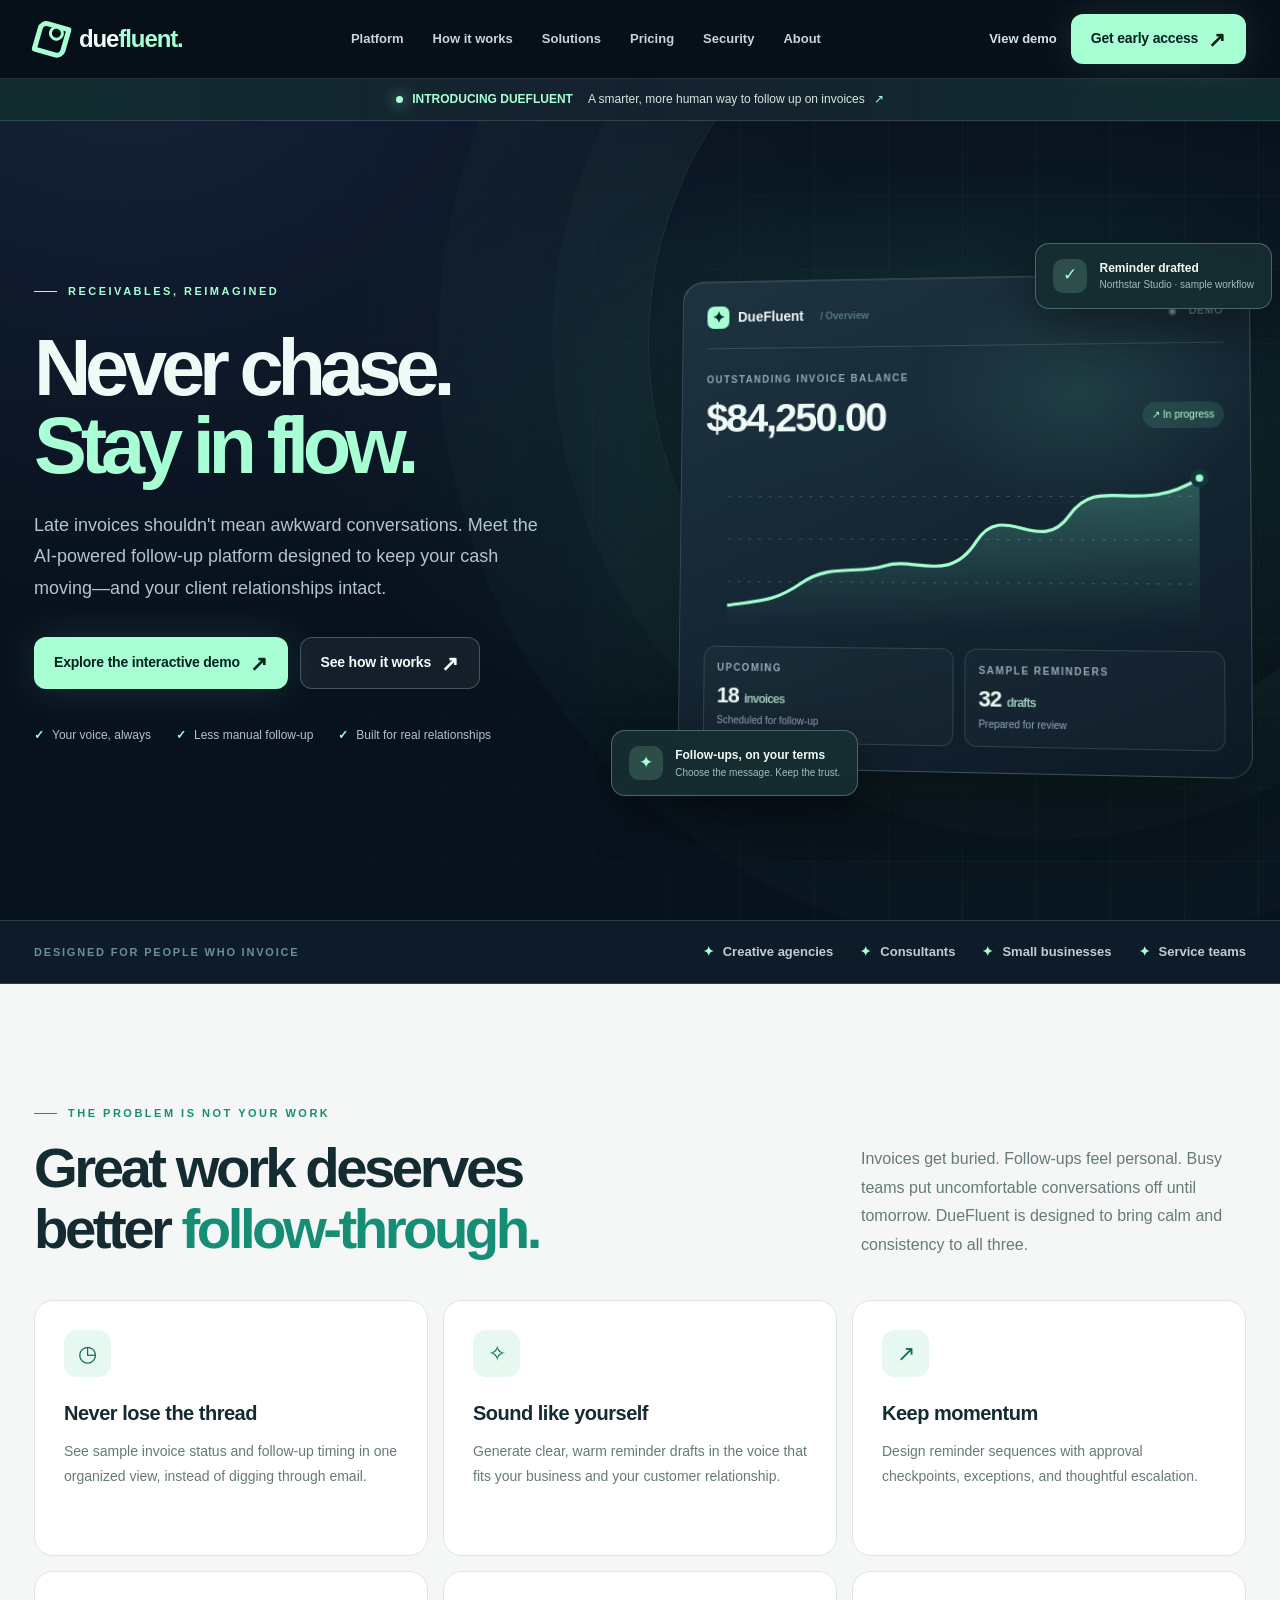
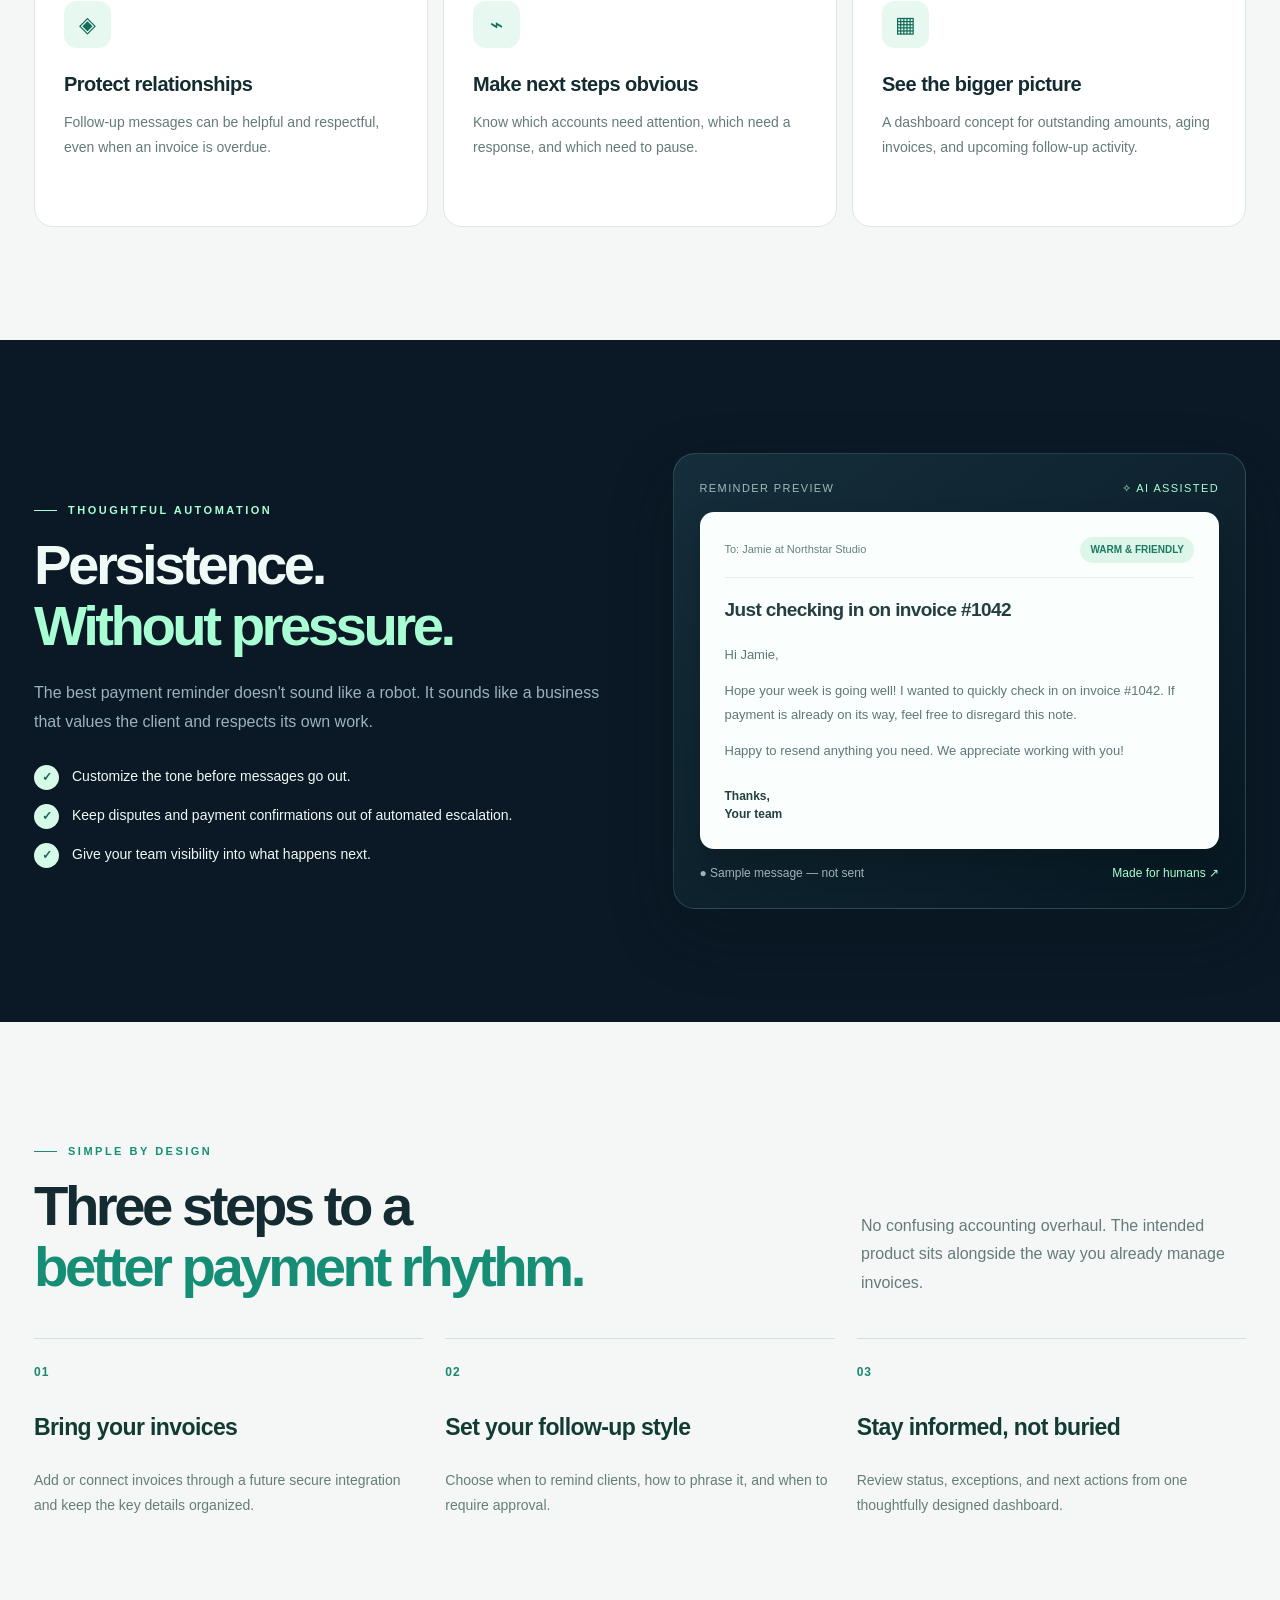
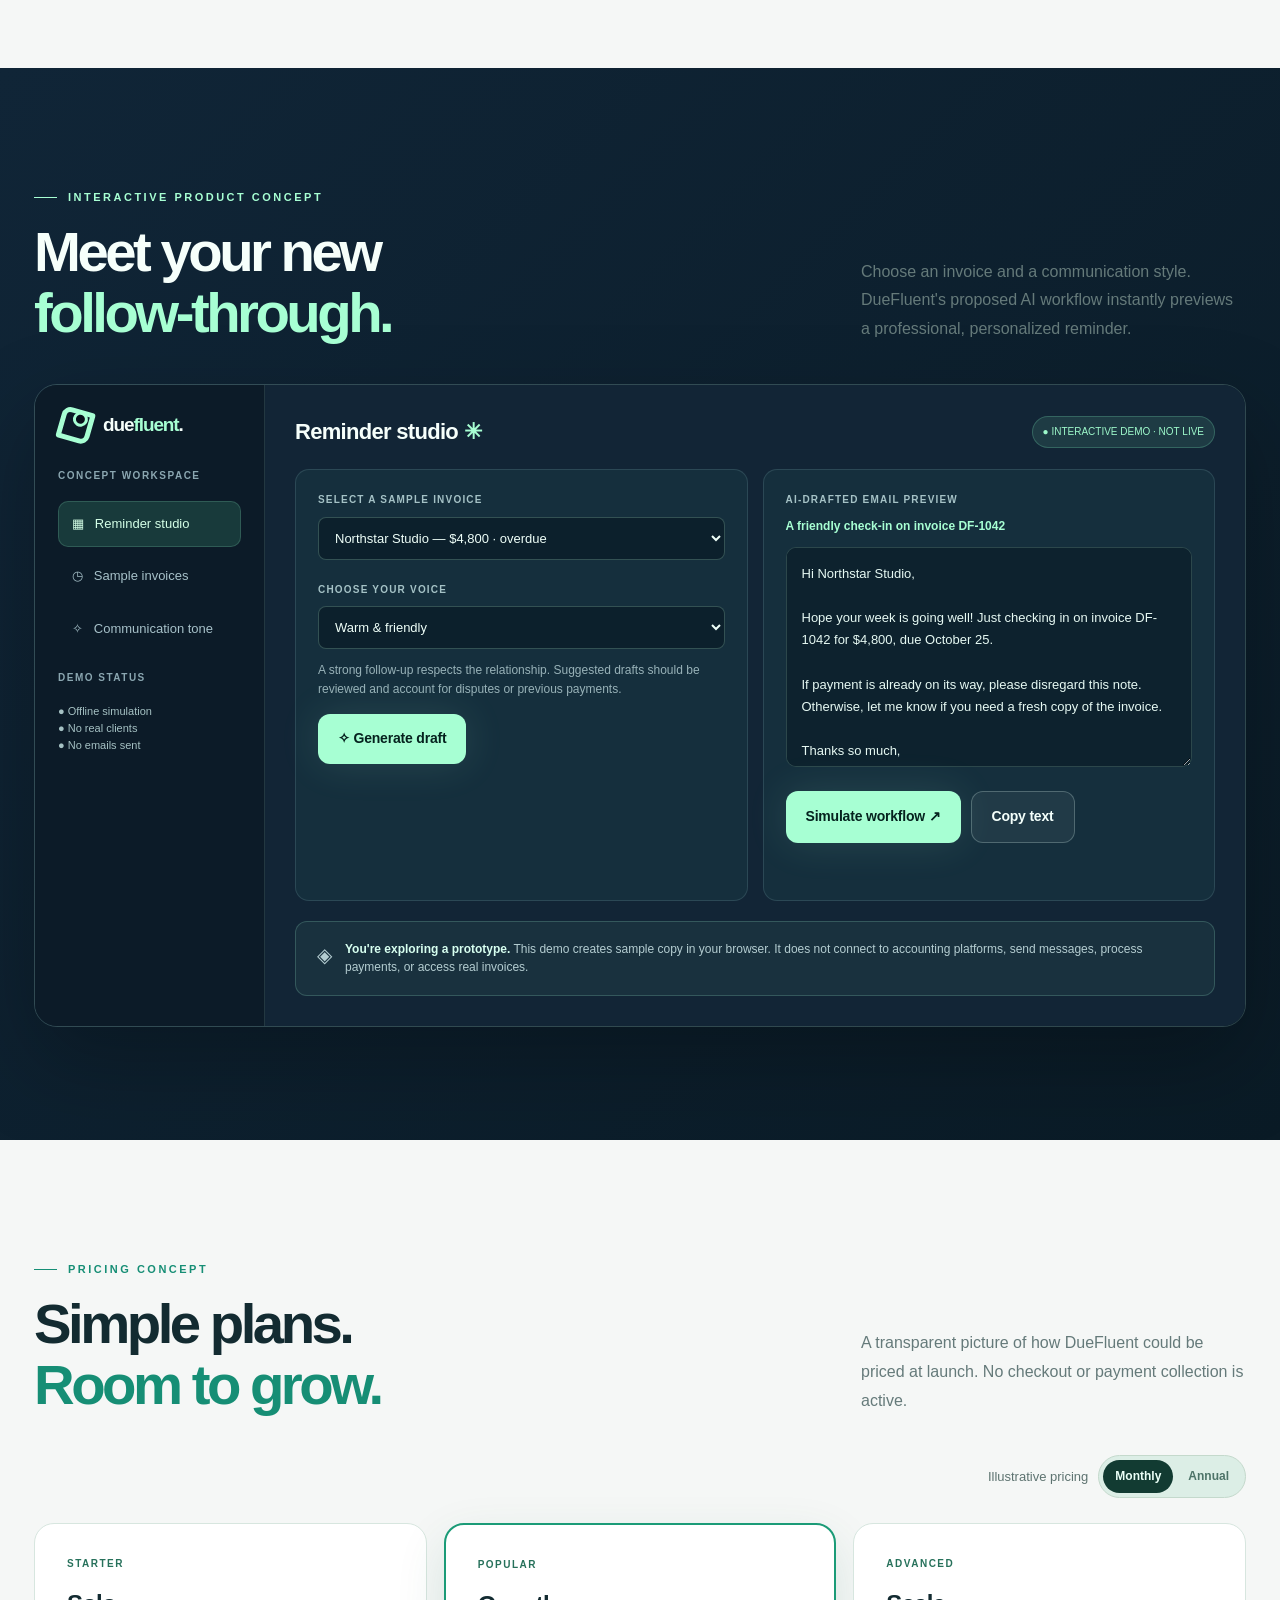
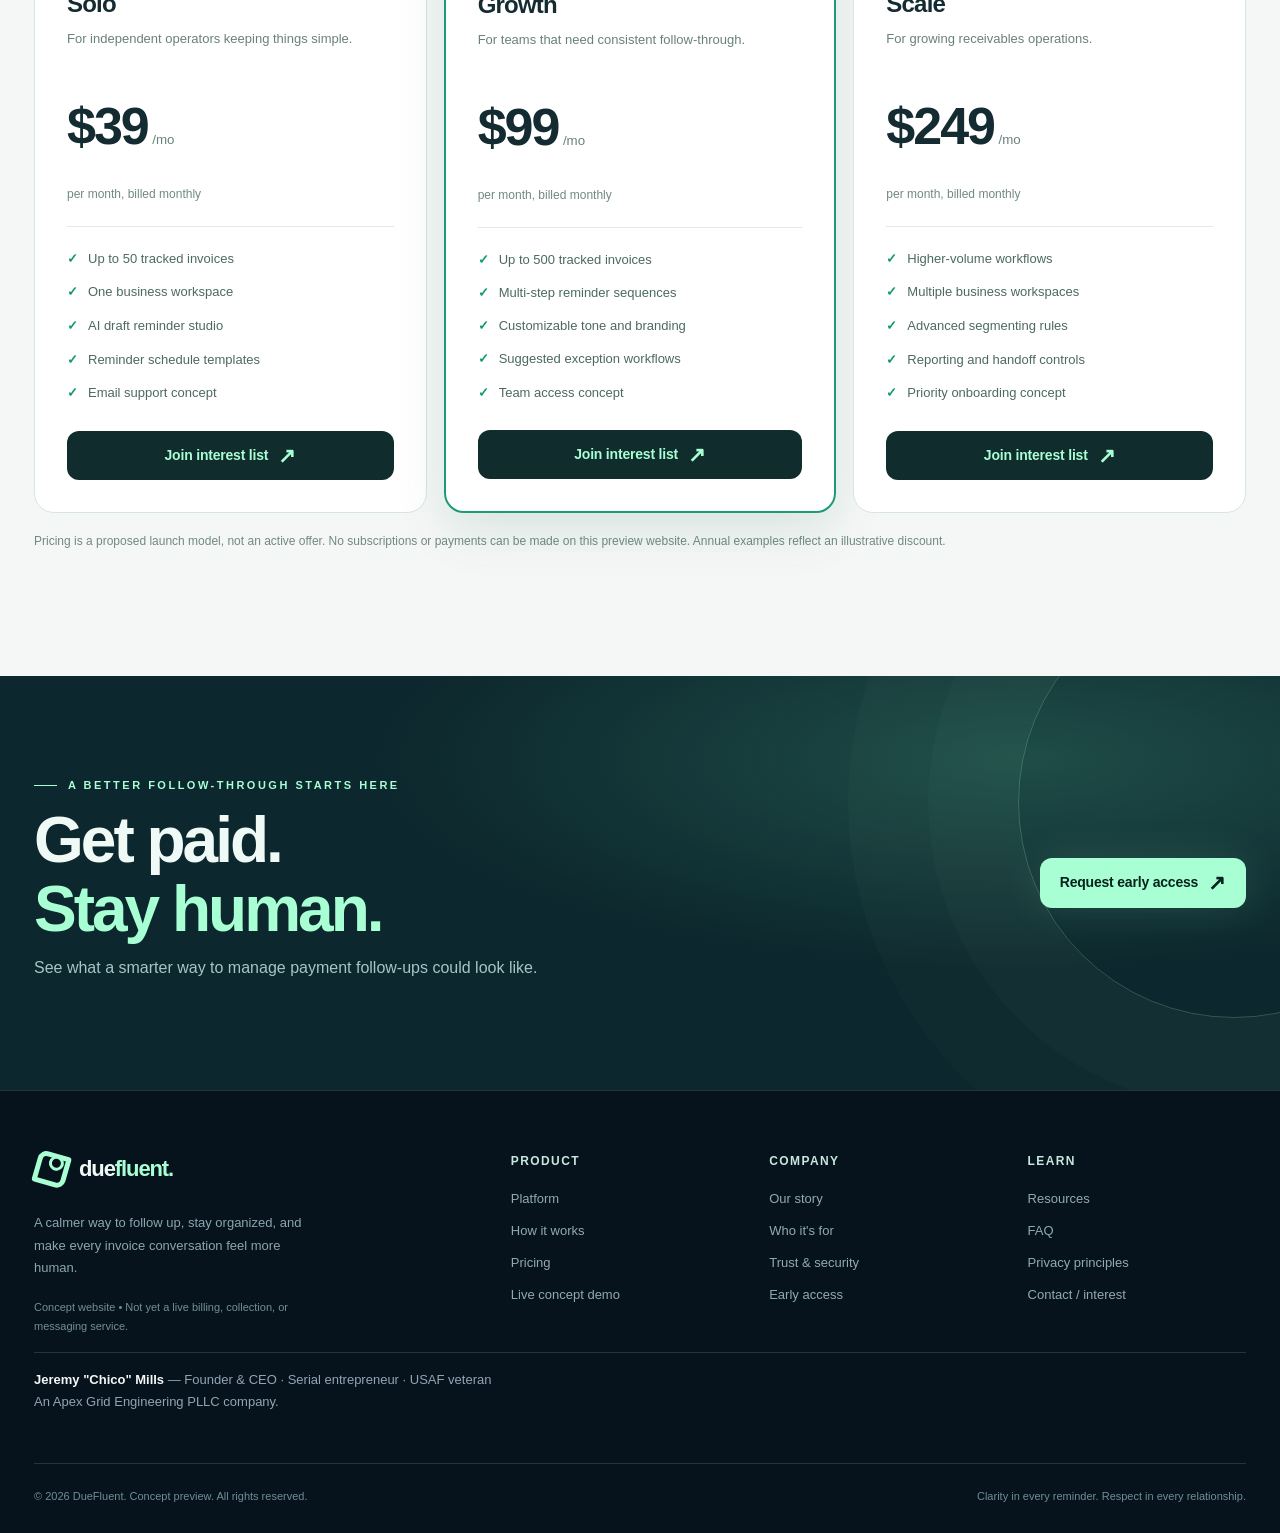
==== commit eb890e66: "Retire ops credit (founder ruling 18:20): humans-only surfaces; single sanctioned Muse line on how-i" ====
--- a/index.html
+++ b/index.html
@@ -2,7 +2,7 @@
 <link rel="canonical" href="https://duefluent.com/"><meta name="google-site-verification" content="WP0DIrSMC9Fhs0q4CsPYohknDRpKQXsHMinU67TN0Js"><meta name="msvalidate.01" content="6FB67DB2B5F2DDF65602E7C40A78C5F6"><script type="application/ld+json">{"@context":"https://schema.org","@graph":[{"@type":"Organization","@id":"https://duefluent.com/#org","name":"DueFluent","url":"https://duefluent.com/","email":"info@duefluent.com","slogan":"Your invoices. Our follow-through.","description":"DueFluent is an automated, courteous invoice payment reminder service for small businesses, operated under Apex Grid Engineering PLLC.","parentOrganization":{"@type":"Organization","name":"Apex Grid Engineering PLLC"},"address":{"@type":"PostalAddress","addressLocality":"Queen Creek","addressRegion":"AZ","addressCountry":"US"}},{"@type":"WebSite","@id":"https://duefluent.com/#site","url":"https://duefluent.com/","name":"DueFluent","publisher":{"@id":"https://duefluent.com/#org"}},{"@type":"SoftwareApplication","name":"DueFluent","url":"https://duefluent.com/","applicationCategory":"BusinessApplication","operatingSystem":"Web","publisher":{"@id":"https://duefluent.com/#org"},"description":"Automated courteous invoice payment reminders for small businesses: connects to the customer's invoicing system (QuickBooks Online first), reads open invoices, and sends friendly-to-firm reminders on an owner-configured schedule, with instant stop on disputed invoices. A reminder service, not a collections agency."}]}</script><style>:root{--ink:#080e1a;--navy:#091421;--navy2:#101e2c;--navy3:#162638;--cream:#f5f7f6;--paper:#fff;--muted:#92a4b4;--dark-text:#132b31;--mint:#a7ffd3;--mint2:#64e9b1;--aqua:#4fe3cd;--blue:#769bff;--lav:#c7baff;--border:rgba(180,230,223,.16);--shadow:0 30px 90px rgba(0,0,0,.35)}
 *{box-sizing:border-box}html{scroll-behavior:smooth}body{margin:0;background:var(--ink);color:#effaf6;font:16px/1.55 Inter,ui-sans-serif,-apple-system,BlinkMacSystemFont,'Segoe UI',sans-serif;overflow-x:hidden}button,input,select,textarea{font:inherit}button{cursor:pointer}a{color:inherit;text-decoration:none}button:focus-visible,a:focus-visible,input:focus-visible,select:focus-visible,textarea:focus-visible{outline:3px solid var(--mint);outline-offset:4px}::selection{color:#08161a;background:var(--mint)}.container{width:min(1212px,calc(100% - 48px));margin:auto}.site-header{position:sticky;top:0;z-index:100;background:rgba(8,17,27,.85);backdrop-filter:blur(22px);border-bottom:1px solid var(--border)}.topbar{height:78px;display:flex;align-items:center;justify-content:space-between;gap:20px}.brand{display:inline-flex;align-items:center;gap:11px;font-size:24px;letter-spacing:-1.1px;font-weight:790;white-space:nowrap}.brand b{color:var(--mint);font-weight:790}.brand-mark{height:34px;width:34px;position:relative;display:grid;place-items:center;transform:rotate(-12deg)}.brand-mark:before{content:"";position:absolute;width:23px;height:23px;border:5px solid var(--mint);border-radius:9px 3px 9px 3px;transform:rotate(28deg)}.brand-mark:after{content:"";position:absolute;width:9px;height:9px;background:var(--ink);border:3px solid var(--mint);border-radius:100%;transform:translate(6px,-5px)}.nav{display:flex;align-items:center;gap:29px}.nav a{font-size:13px;font-weight:650;color:#c7d4dc;transition:color .2s}.nav a:hover,.nav a.active{color:var(--mint)}.actions{display:flex;align-items:center;gap:14px}.mini-link{font-size:13px;font-weight:650;color:#d3e4e6}.btn{border:0;display:inline-flex;align-items:center;justify-content:center;gap:10px;border-radius:12px;padding:14px 20px;font-weight:760;font-size:14px;letter-spacing:-.2px;transition:transform .2s,background .2s,box-shadow .2s;white-space:nowrap}.btn:hover{transform:translateY(-2px)}.btn-primary{background:var(--mint);color:#05221e;box-shadow:0 0 42px rgba(167,255,211,.12)}.btn-primary:hover{background:#cbffe7;box-shadow:0 0 46px rgba(167,255,211,.27)}.btn-ghost{border:1px solid rgba(223,255,246,.24);background:rgba(255,255,255,.055);color:#f4fffb}.btn-light{background:#102c2d;color:var(--mint)}.btn-arrow{font-size:21px;line-height:1}.mobile-toggle{display:none;background:transparent;border:1px solid var(--border);color:#fff;border-radius:10px;padding:9px 12px;font-size:21px}.announcement{display:flex;align-items:center;justify-content:center;gap:9px;padding:11px 20px;background:linear-gradient(90deg,#112d30,#15212f,#112d30);font-size:12px;color:#d4e7df;border-bottom:1px solid var(--border)}.announcement strong{color:var(--mint)}.dot{height:7px;width:7px;border-radius:100%;display:inline-block;background:var(--mint);box-shadow:0 0 15px var(--mint)}.hero{position:relative;isolation:isolate;min-height:690px;padding:94px 0 115px;overflow:hidden;background:radial-gradient(ellipse at 75% 39%,rgba(56,120,124,.22),transparent 49%),radial-gradient(ellipse at 10% -10%,rgba(92,111,192,.16),transparent 45%),#08121e}.hero:after,.dark-grid:after{content:"";position:absolute;inset:0;pointer-events:none;z-index:-1;background-image:linear-gradient(rgba(149,202,206,.038) 1px,transparent 1px),linear-gradient(90deg,rgba(149,202,206,.038) 1px,transparent 1px);background-size:74px 74px;mask-image:linear-gradient(90deg,transparent 6%,#000 78%)}.hero:before{content:"";position:absolute;right:-170px;top:-180px;width:800px;height:800px;border:1px solid rgba(161,245,211,.10);border-radius:50%;box-shadow:0 0 0 96px rgba(119,226,183,.025),0 0 0 210px rgba(119,226,183,.02);pointer-events:none}.hero-grid{display:grid;grid-template-columns:1.02fr .98fr;align-items:center;gap:43px;position:relative}.eyebrow{font-size:11px;font-weight:850;letter-spacing:2.5px;text-transform:uppercase;color:var(--mint);display:inline-flex;align-items:center;gap:11px}.eyebrow:before{content:"";height:1px;width:23px;background:var(--mint)}h1,h2,h3,h4,p{margin-top:0}h1{font-size:clamp(57px,6.2vw,99px);line-height:.975;letter-spacing:-6.2px;font-weight:810;margin:29px 0 26px}h1 em,h2 em{font-style:normal;color:var(--mint)}.hero p{max-width:520px;font-size:18px;line-height:1.75;color:#b1c5cf}.hero-buttons{display:flex;gap:12px;flex-wrap:wrap;margin-top:33px}.hero-micro{display:flex;gap:25px;margin-top:37px;align-items:center;flex-wrap:wrap}.hero-micro span{display:flex;align-items:center;gap:8px;color:#b1c2c9;font-size:12px}.hero-micro span:before{content:"✓";font-weight:900;color:var(--mint)}.dashboard-scene{position:relative;padding:60px 0 35px;perspective:1100px}.dash-panel{position:relative;z-index:2;background:linear-gradient(155deg,rgba(30,51,65,.96),rgba(11,25,37,.99));border:1px solid rgba(190,242,227,.19);border-radius:22px;box-shadow:0 40px 110px rgba(0,0,0,.55),inset 0 1px rgba(255,255,255,.08);padding:25px;transform:rotateY(-5deg) rotateX(2deg);overflow:hidden}.dash-panel:before{content:"";position:absolute;top:0;right:0;width:330px;height:240px;background:radial-gradient(ellipse,rgba(107,239,197,.10),transparent 70%);pointer-events:none}.dash-head{display:flex;align-items:center;justify-content:space-between;border-bottom:1px solid var(--border);padding-bottom:20px;margin-bottom:24px}.dash-logo{display:flex;align-items:center;gap:9px;font-size:14px;font-weight:760}.dash-smallmark{width:23px;height:23px;background:var(--mint);border-radius:7px;color:#072925;font-size:16px;text-align:center;line-height:23px}.dash-menu{color:#829aaa;font-size:10px;letter-spacing:.8px}.dash-statlabel{color:#91aab6;text-transform:uppercase;font-size:10px;font-weight:750;letter-spacing:1.5px}.dash-number{font-weight:780;font-size:41px;letter-spacing:-2px;line-height:1.3;margin:5px 0}.dash-pill{font-size:10px;color:#b9ffdc;background:rgba(121,236,178,.12);padding:5px 9px;border-radius:20px}.chart-svg{width:100%;height:162px;margin:19px 0 11px;overflow:visible}.dash-bottom{display:grid;grid-template-columns:1fr 1fr;gap:11px}.dash-tile{border:1px solid var(--border);background:rgba(255,255,255,.025);border-radius:12px;padding:13px}.dash-tile .v{font-size:22px;font-weight:800;letter-spacing:-.8px;margin-top:4px}.dash-tile .sub{color:#92aab6;font-size:10px}.floating-note{position:absolute;z-index:3;border-radius:14px;border:1px solid rgba(183,245,227,.30);background:rgba(22,45,49,.97);box-shadow:0 16px 48px rgba(0,0,0,.4);padding:15px 17px;display:flex;gap:12px;align-items:center;min-width:224px;animation:levitate 5s ease-in-out infinite}.floating-note.one{top:28px;right:-26px}.floating-note.two{bottom:9px;left:-62px;animation-delay:-2.5s}.note-icon{width:34px;height:34px;border-radius:10px;background:rgba(167,255,211,.16);display:grid;place-items:center;font-size:17px;color:var(--mint)}.floating-note .t{font-size:12px;font-weight:750}.floating-note .s{font-size:10px;color:#a4bdbb}.scene-glow{position:absolute;inset:15% 5%;filter:blur(70px);background:rgba(73,220,179,.16)}@keyframes levitate{0%,100%{transform:translateY(0)}50%{transform:translateY(-11px)}}.ticker{border-top:1px solid var(--border);border-bottom:1px solid var(--border);background:#0d1c28;padding:21px 0}.ticker-in{display:flex;gap:22px;align-items:center;justify-content:space-between;flex-wrap:wrap}.ticker-intro{font-size:11px;letter-spacing:1.8px;text-transform:uppercase;color:#6d8d9d;font-weight:700}.ticker-items{display:flex;gap:27px;align-items:center;flex-wrap:wrap}.ticker-items span{color:#beced5;font-size:13px;font-weight:680}.ticker-items span:before{content:'✦';margin-right:9px;color:var(--mint)}section.section{padding:113px 0}.section-light{background:var(--cream);color:var(--dark-text)}.section-soft{background:#eaf1ed;color:var(--dark-text)}.section-dark{background:#0b1825;color:#effaf6;position:relative}.section-head{display:flex;justify-content:space-between;gap:34px;align-items:end;margin-bottom:40px}.section-head h2,.section-title{font-size:clamp(37px,4.4vw,61px);letter-spacing:-3.5px;line-height:1.08;margin:16px 0 0;font-weight:800}.section-head p{max-width:385px;margin:0;color:#657a7a;line-height:1.8}.section-dark .section-head p{color:#a0b7be}.section-light .eyebrow,.section-soft .eyebrow{color:#168e75}.section-light .eyebrow:before,.section-soft .eyebrow:before{background:#168e75}.feature-grid{display:grid;grid-template-columns:repeat(3,1fr);gap:15px}.feature{padding:29px;background:#fff;border:1px solid #dce7e3;border-radius:19px;min-height:256px;transition:transform .2s,box-shadow .2s}.feature:hover{transform:translateY(-5px);box-shadow:0 20px 50px rgba(24,73,58,.10)}.ficon{width:47px;height:47px;display:grid;place-items:center;background:#e6f8ef;color:#126c59;border-radius:13px;font-size:22px;margin-bottom:21px}.feature h3{font-size:20px;letter-spacing:-.5px;margin-bottom:10px}.feature p{font-size:14px;color:#657a7a;line-height:1.75;margin:0}.split{display:grid;grid-template-columns:1fr 1fr;gap:65px;align-items:center}.muted{color:#6a8181;line-height:1.8}.muted-on-dark{color:#9bb4ba;line-height:1.8}.label-list{display:grid;gap:14px;margin-top:29px}.label-list div{display:flex;align-items:start;gap:13px;font-size:14px;line-height:1.65}.label-list i{width:25px;height:25px;border-radius:50%;background:#d5fae7;display:grid;place-items:center;font-style:normal;font-weight:900;font-size:12px;color:#126951;flex:none}.workflow-art{border-radius:22px;padding:26px;background:linear-gradient(145deg,#152e3b,#071822);border:1px solid rgba(166,248,221,.17);box-shadow:0 24px 65px rgba(1,27,30,.24)}.mail-card{background:#fafffd;border-radius:14px;padding:25px;color:#253e41;box-shadow:0 15px 30px rgba(0,0,0,.18)}.mail-head{display:flex;justify-content:space-between;align-items:center;font-size:11px;color:#68807e;border-bottom:1px solid #e5efec;padding-bottom:14px;margin-bottom:17px}.mail-label{background:#def5e9;color:#197b63;padding:5px 10px;border-radius:20px;font-size:10px;font-weight:800}.mail-card h3{font-size:19px;letter-spacing:-.6px}.mail-card p{font-size:13px;line-height:1.8;color:#607777}.signature{font-size:12px;font-weight:720;margin-top:24px}.steps{display:grid;grid-template-columns:repeat(3,1fr);gap:22px}.step{border-top:1px solid rgba(100,223,177,.29);padding:24px 0}.step .n{font-size:12px;color:var(--mint);letter-spacing:1px;font-weight:750;margin-bottom:28px}.step h3{font-size:23px;letter-spacing:-.6px}.step p{font-size:14px;color:#9db5bd;line-height:1.75}.demo-section{background:linear-gradient(135deg,#102537,#0a1b26);color:#f6fffb}.demo-shell{display:grid;grid-template-columns:230px 1fr;gap:0;border:1px solid rgba(193,242,226,.20);border-radius:23px;overflow:hidden;box-shadow:0 35px 90px rgba(0,0,0,.26)}.demo-sidebar{background:#0c1b28;padding:23px;border-right:1px solid rgba(193,242,226,.13)}.demo-sidebar .small{color:#8ba7b1;font-size:10px;letter-spacing:1.5px;font-weight:800;text-transform:uppercase;margin:18px 0}.demo-tab{border:1px solid transparent;background:transparent;color:#a7c1c9;border-radius:10px;padding:12px 13px;width:100%;text-align:left;font-size:13px;display:flex;align-items:center;gap:10px;margin-bottom:6px}.demo-tab.active{background:#183a3b;color:#d4ffe7;border-color:rgba(158,255,213,.17)}.demo-main{background:#122536;padding:30px;min-width:0}.demo-top{display:flex;justify-content:space-between;align-items:center;gap:12px;margin-bottom:20px;flex-wrap:wrap}.demo-top strong{font-size:22px;letter-spacing:-.7px}.live-chip{background:rgba(133,250,195,.10);border:1px solid rgba(133,250,195,.22);font-size:10px;color:#9df8ca;padding:7px 10px;border-radius:40px}.demo-columns{display:grid;grid-template-columns:1fr 1fr;gap:15px}.demo-card{border:1px solid rgba(169,216,217,.15);background:#152f3d;padding:22px;border-radius:14px;min-width:0}.demo-card label{font-size:10px;letter-spacing:1.2px;font-weight:850;color:#a5c2c6;text-transform:uppercase;display:block;margin-bottom:9px}.demo-card select{width:100%;padding:12px;background:#0c202c;border:1px solid rgba(193,255,221,.22);border-radius:8px;color:#effff9;font-size:13px}.demo-card textarea{background:#0d222e;border:1px solid rgba(193,255,221,.17);border-radius:10px;color:#e6f9f3;font-size:13px;padding:15px;width:100%;height:220px;resize:vertical;line-height:1.7}.demo-card .mini{color:#98b2b8;font-size:12px;margin:12px 0 0}.demo-actions{display:flex;gap:10px;flex-wrap:wrap;margin-top:16px}.demo-feedback{color:var(--mint);font-size:12px;min-height:22px;margin-top:13px}.callout{display:flex;gap:13px;align-items:start;padding:18px 21px;border-radius:12px;border:1px solid rgba(159,245,210,.2);background:rgba(145,243,201,.06);font-size:12px;color:#b4cdd1;margin-top:20px}.callout strong{color:#d7fff0}.price-grid{display:grid;grid-template-columns:repeat(3,1fr);gap:17px}.price-card{background:#fff;border:1px solid #d7e6df;border-radius:20px;padding:32px;position:relative;display:flex;flex-direction:column;gap:0}.price-card.popular{border:2px solid #1b9b77;box-shadow:0 18px 50px rgba(14,96,75,.12)}.price-card .tag{font-size:10px;font-weight:900;letter-spacing:1.5px;color:#27715b;text-transform:uppercase}.price-card h3{font-size:24px;letter-spacing:-.8px;margin:13px 0 7px}.price-card .price-desc{font-size:13px;color:#69817c;min-height:44px}.price-card .amount{font-size:52px;font-weight:810;letter-spacing:-2px;margin-top:15px}.amount small{font-size:14px;color:#7a908c;letter-spacing:0;font-weight:500}.price-card .features{padding:22px 0 27px;margin-top:22px;border-top:1px solid #e1ebe6;display:grid;gap:13px;flex:1}.price-card .features span{font-size:13px;color:#4c6962}.price-card .features span:before{content:'✓';margin-right:10px;color:#0d9a6a;font-weight:900}.price-card .btn{width:100%}.billing-toggle{display:flex;justify-content:end;align-items:center;gap:10px;margin-bottom:25px;font-size:13px;color:#5d7370}.switch{border:1px solid #c4d9cc;border-radius:100px;background:#dceee6;display:inline-flex;padding:4px;gap:3px}.switch button{background:none;color:#4d7368;border:0;border-radius:100px;padding:7px 12px;font-weight:750;font-size:12px}.switch button.selected{background:#123b32;color:#eafff7}.faq-grid{display:grid;grid-template-columns:1fr 1fr;gap:13px}.faq-grid details{border:1px solid #dae8df;background:#fff;border-radius:13px;padding:19px 20px}.faq-grid summary{font-weight:760;font-size:15px;cursor:pointer;list-style:none;display:flex;justify-content:space-between;gap:20px}.faq-grid summary:after{content:'+';color:#208265;font-size:21px}.faq-grid details[open] summary:after{content:'−'}.faq-grid p{color:#68817a;font-size:13px;line-height:1.8;margin:14px 0 0}.cta-section{background:radial-gradient(ellipse at 80% 20%,rgba(104,226,176,.2),transparent 45%),#0c272d;padding:93px 0;position:relative;overflow:hidden}.cta-section:before{content:'';position:absolute;right:-170px;top:-90px;width:430px;height:430px;border:1px solid rgba(171,255,211,.22);border-radius:50%;box-shadow:0 0 0 90px rgba(171,255,211,.02),0 0 0 170px rgba(171,255,211,.02)}.cta-inner{display:flex;align-items:center;justify-content:space-between;gap:35px;position:relative}.cta-inner h2{font-size:clamp(39px,5vw,69px);letter-spacing:-3px;line-height:1.08;margin:12px 0}.cta-inner p{color:#a5c7c5}.site-footer{background:#07131c;border-top:1px solid var(--border);padding:61px 0 28px}.footer-top{display:grid;grid-template-columns:2fr 1fr 1fr 1fr;gap:40px}.footer-top .brand{font-size:22px}.footer-top p{font-size:13px;color:#8ba6b0;max-width:280px;line-height:1.75;margin-top:18px}.footer-col h4{font-size:12px;letter-spacing:1.4px;color:#c6e8df;text-transform:uppercase;margin:0 0 18px}.footer-col a{display:block;color:#90aab5;font-size:13px;margin-bottom:12px}.footer-col a:hover{color:var(--mint)}.footer-bottom{border-top:1px solid var(--border);padding-top:24px;margin-top:48px;display:flex;justify-content:space-between;flex-wrap:wrap;gap:12px;color:#708d99;font-size:11px}.page-hero{position:relative;background:radial-gradient(ellipse at 80% 0,rgba(64,156,137,.17),transparent 50%),#0a1825;padding:100px 0 90px;overflow:hidden}.page-hero:after{content:"";position:absolute;width:560px;height:560px;border-radius:50%;right:-140px;top:-350px;border:1px solid rgba(141,253,214,.14);box-shadow:0 0 0 85px rgba(141,253,214,.022),0 0 0 165px rgba(141,253,214,.018);pointer-events:none}.page-hero h1{font-size:clamp(49px,6vw,83px);max-width:930px;margin:23px 0;line-height:1.05;letter-spacing:-4px}.page-hero p{max-width:650px;font-size:18px;color:#abc2c9;line-height:1.75}.page-hero .hero-buttons{margin-top:30px}.stat-row{display:grid;grid-template-columns:repeat(3,1fr);gap:20px;margin-top:37px}.stat-row>div{padding:27px;border:1px solid rgba(192,245,224,.16);background:rgba(255,255,255,.025);border-radius:16px}.stat-row strong{font-size:26px;letter-spacing:-1px;display:block}.stat-row span{font-size:12px;color:#91aeb7}.value-grid{display:grid;grid-template-columns:repeat(2,1fr);gap:17px}.value-card{border-radius:18px;padding:32px;background:#fff;border:1px solid #dce8e0}.value-card h3{font-size:22px;margin:16px 0 11px}.value-card p{color:#69827d;font-size:14px}.industry-grid{display:grid;grid-template-columns:repeat(3,1fr);gap:17px}.industry{padding:32px;border:1px solid #dce7df;background:#fff;border-radius:18px}.industry .ic{font-size:31px}.industry h3{font-size:21px;letter-spacing:-.6px;margin:16px 0 10px}.industry p{font-size:14px;color:#69807c;line-height:1.75}.process-lines{display:grid;grid-template-columns:repeat(2,1fr);gap:20px}.process-line{display:flex;gap:20px;padding:29px 0;border-top:1px solid #cbdad1}.process-line .digit{font-size:38px;color:#15916d;font-weight:800;line-height:1}.process-line h3{font-size:21px;margin-bottom:8px}.process-line p{font-size:14px;color:#66807a}.security-list{display:grid;grid-template-columns:1fr 1fr;gap:16px}.security-item{background:#fff;border:1px solid #dce9e2;border-radius:16px;padding:29px}.security-item h3{font-size:20px;margin:13px 0}.security-item p{font-size:14px;color:#68817a}.notice{border-left:3px solid #198b6f;background:#e6f4ed;padding:17px 20px;color:#315b50;border-radius:4px;font-size:13px;line-height:1.7}.founder-grid{display:grid;grid-template-columns:1fr 1fr;gap:35px;align-items:center}.mission-art{height:410px;display:flex;align-items:center;justify-content:center;position:relative;background:radial-gradient(circle at 50% 45%,rgba(112,236,187,.23),transparent 55%),linear-gradient(135deg,#123240,#0b1b2a);border-radius:26px;overflow:hidden;border:1px solid rgba(190,255,222,.17)}.mission-art .bigmark{font-size:160px;font-weight:850;color:var(--mint);letter-spacing:-10px}.mission-art:before,.mission-art:after{content:"";position:absolute;width:390px;height:390px;border:1px solid rgba(164,244,208,.28);border-radius:50%}.mission-art:after{width:270px;height:270px;border-style:dashed;animation:spin 30s linear infinite}@keyframes spin{to{transform:rotate(360deg)}}.form-grid{display:grid;grid-template-columns:1fr 1fr;gap:20px}.interest-form{background:#fff;color:#0e302c;border-radius:20px;padding:30px;box-shadow:0 28px 70px rgba(0,0,0,.16)}.interest-form label{font-size:12px;font-weight:790;display:block;margin:0 0 9px}.interest-form input,.interest-form select,.interest-form textarea{width:100%;border:1px solid #cfe1d9;background:#f7faf8;color:#133e36;border-radius:10px;padding:13px 14px;outline:0;margin-bottom:20px}.interest-form input:focus,.interest-form select:focus,.interest-form textarea:focus{border-color:#218b6d;box-shadow:0 0 0 3px rgba(70,193,149,.13)}.interest-form textarea{height:90px}.interest-form .btn{width:100%}.fineprint{font-size:11px;line-height:1.6;color:#6e8780;margin:13px 0 0}.success-box{border-radius:11px;background:#e5faef;border:1px solid #b8e6d0;padding:15px;color:#136548;font-size:13px;display:none;margin-top:14px}.success-box.show{display:block}.local-entries{margin-top:15px;font-size:12px;color:#9bb9b4}.chip-row{display:flex;flex-wrap:wrap;gap:10px;margin:25px 0}.chip{padding:8px 12px;border:1px solid rgba(176,250,212,.25);border-radius:30px;color:#bcdfd2;background:rgba(154,239,206,.06);font-size:12px}.divider-line{height:1px;background:#d8e7df;margin:35px 0}.story-quote{background:#103131;padding:38px;border-radius:18px;color:#d2f8e5;font-size:24px;line-height:1.5;letter-spacing:-.5px}.toast{position:fixed;right:22px;bottom:22px;background:#b6ffdb;color:#0b2c21;border:1px solid #d2ffe9;border-radius:13px;padding:15px 21px;box-shadow:0 14px 50px rgba(0,0,0,.35);font-size:13px;font-weight:760;z-index:200;transform:translateY(90px);opacity:0;transition:.3s;pointer-events:none}.toast.show{opacity:1;transform:translateY(0)}.top-mini{margin-top:25px;font-size:12px;color:#9bb3b9}.top-mini strong{color:#cbfbe2}.long-text{font-size:15px;color:#617975;line-height:1.9;max-width:820px}.long-text h3{color:#15332c;margin:27px 0 10px}.long-text p{margin-bottom:20px}.tagline-note{color:#718983;font-size:12px;margin-top:19px}.desktop-hide{display:none}@media(max-width:1080px){.nav{gap:14px}.nav a{font-size:12px}.hero-grid{grid-template-columns:1fr 1fr;gap:20px}.floating-note.one{right:-10px}.floating-note.two{left:-10px}h1{font-size:71px;letter-spacing:-4px}}@media(max-width:900px){.topbar{height:70px}.mobile-toggle{display:block}.nav{display:none;position:absolute;left:0;right:0;top:69px;background:#0c1c29;border-bottom:1px solid var(--border);padding:21px 24px;flex-direction:column;align-items:stretch;gap:17px}.nav.open{display:flex}.nav a{font-size:15px}.actions .mini-link{display:none}.actions .btn{display:none}.hero{padding:68px 0 95px}.hero-grid{grid-template-columns:1fr}.hero-copy{max-width:700px}.dashboard-scene{width:min(600px,100%);margin:auto}.feature-grid,.industry-grid,.price-grid{grid-template-columns:repeat(2,1fr)}.split{gap:30px}.footer-top{grid-template-columns:2fr 1fr 1fr}.footer-top .footer-col:last-child{grid-column:2}.demo-shell{grid-template-columns:1fr}.demo-sidebar{display:flex;flex-wrap:wrap;gap:8px;padding:14px}.demo-sidebar .small{display:none}.demo-tab{width:auto;margin:0}.demo-sidebar .brand{display:none}}@media(max-width:620px){.container{width:min(100% - 32px,1212px)}.brand{font-size:22px}h1{font-size:clamp(52px,14vw,73px);letter-spacing:-3.8px}.hero p,.page-hero p{font-size:16px}.hero{padding-top:55px}.dash-panel{padding:17px;transform:none}.dash-number{font-size:34px}.floating-note{min-width:unset;padding:10px 12px}.floating-note.one{right:-4px;top:22px}.floating-note.two{bottom:-3px;left:-4px}.floating-note .t{font-size:10px}.floating-note .s{font-size:9px}.note-icon{width:28px;height:28px}.ticker-in{justify-content:start}.ticker-items{gap:13px}.ticker-items span{font-size:11px}section.section{padding:70px 0}.section-head{display:block}.section-head p{margin-top:20px}.section-head h2,.section-title{font-size:clamp(37px,10vw,49px);letter-spacing:-2.3px}.feature-grid,.industry-grid,.price-grid,.split,.faq-grid,.value-grid,.process-lines,.security-list,.founder-grid,.form-grid,.demo-columns,.stat-row{grid-template-columns:1fr}.feature{min-height:auto}.cta-inner{display:block}.cta-inner .btn{margin-top:18px}.footer-top{grid-template-columns:1fr 1fr;gap:28px}.footer-top>div:first-child{grid-column:1/-1}.footer-top .footer-col:last-child{grid-column:auto}.page-hero{padding:75px 0}.page-hero h1{font-size:clamp(45px,12vw,65px);letter-spacing:-3px}.demo-main{padding:19px}.demo-sidebar{padding:12px}.demo-tab{font-size:12px;padding:9px}.price-card{padding:26px}.brand-mark{width:28px}.hero-micro{gap:13px}.hero-micro span{font-size:11px}.workflow-art{padding:13px}.mail-card{padding:16px}.mission-art{height:310px}.footer-bottom{margin-top:30px}.announcement{font-size:10px;text-align:center}}
 @media(prefers-reduced-motion:reduce){*,*:before,*:after{scroll-behavior:auto!important;animation:none!important;transition:none!important}}
-</style></head><body><header class="site-header"><div class="container topbar"><a href="index.html" aria-label="DueFluent Home" class="brand"><span class="brand-mark" aria-hidden="true"></span><span>due<b>fluent</b><span style="color:var(--mint)">.</span></span></a><nav class="nav" id="mainNav" aria-label="Main navigation"><a href="platform.html" class="" aria-current="false">Platform</a><a href="how-it-works.html" class="" aria-current="false">How it works</a><a href="solutions.html" class="" aria-current="false">Solutions</a><a href="pricing.html" class="" aria-current="false">Pricing</a><a href="security.html" class="" aria-current="false">Security</a><a href="about.html" class="" aria-current="false">About</a></nav><div class="actions"><a class="mini-link" href="platform.html#demo">View demo</a><a class="btn btn-primary" href="early-access.html">Get early access <span class=btn-arrow aria-hidden=true>↗</span></a></div><button class="mobile-toggle" id="mobileToggle" aria-controls="mainNav" aria-expanded="false" aria-label="Open navigation">☰</button></div></header><div class="announcement"><span class="dot"></span><strong>INTRODUCING DUEFLUENT</strong> &nbsp; A smarter, more human way to follow up on invoices <span style="color:var(--mint)">↗</span></div><main><section class="hero"><div class="container hero-grid"><div class="hero-copy"><div class="eyebrow">Receivables, reimagined</div><h1>Never chase.<br/><em>Stay in flow.</em></h1><p>Late invoices shouldn't mean awkward conversations. Meet the AI-powered follow-up platform designed to keep your cash moving—and your client relationships intact.</p><div class="hero-buttons"><a class="btn btn-primary" href="platform.html#demo">Explore the interactive demo <span class=btn-arrow aria-hidden=true>↗</span></a><a class="btn btn-ghost" href="how-it-works.html">See how it works <span class=btn-arrow aria-hidden=true>↗</span></a></div><div class="hero-micro"><span>Your voice, always</span><span>Less manual follow-up</span><span>Built for real relationships</span></div></div><div class="dashboard-scene" aria-label="Illustrative DueFluent dashboard showing sample invoices and cash flow trends"><div class="scene-glow"></div><div class="floating-note one"><div class="note-icon">✓</div><div><div class="t">Reminder drafted</div><div class="s">Northstar Studio · sample workflow</div></div></div><div class="dash-panel"><div class="dash-head"><span class="dash-logo"><span class="dash-smallmark">✦</span>DueFluent <span style="color:#557884;font-size:10px;margin-left:8px">/ Overview</span></span><span class="dash-menu">◉ &nbsp; DEMO</span></div><div class="dash-statlabel">Outstanding invoice balance</div><div style="display:flex;align-items:center;justify-content:space-between;gap:7px"><div class="dash-number">$84,250<span style="color:var(--mint)">.</span>00</div><div class="dash-pill">↗ In progress</div></div><svg class="chart-svg" viewBox="0 0 450 154" role="img" aria-label="Illustrative cash collection trend"><defs><linearGradient id="area" x1="0" x2="0" y1="0" y2="1"><stop stop-color="#7dffd1" stop-opacity=".25"/><stop offset="1" stop-color="#7dffd1" stop-opacity="0"/></linearGradient></defs><path d="M0 28H450 M0 69H450 M0 110H450" stroke="#355260" stroke-dasharray="3 7" stroke-width="1"/><path d="M0 133 C32 128 45 130 73 111 S126 103 154 94 S215 112 241 71 S301 86 329 46 S392 48 450 11 L450 154 L0 154Z" fill="url(#area)"/><path d="M0 133 C32 128 45 130 73 111 S126 103 154 94 S215 112 241 71 S301 86 329 46 S392 48 450 11" stroke="#a4ffcf" stroke-width="3" fill="none"/><circle cx="450" cy="11" r="6" fill="#a4ffcf" stroke="#12343d" stroke-width="5"/></svg><div class="dash-bottom"><div class="dash-tile"><div class="dash-statlabel">Upcoming</div><div class="v">18 <span style="font-size:12px;color:#9ac4b4">invoices</span></div><div class="sub">Scheduled for follow-up</div></div><div class="dash-tile"><div class="dash-statlabel">Sample reminders</div><div class="v">32 <span style="font-size:12px;color:#9ac4b4">drafts</span></div><div class="sub">Prepared for review</div></div></div></div><div class="floating-note two"><div class="note-icon">✦</div><div><div class="t">Follow-ups, on your terms</div><div class="s">Choose the message. Keep the trust.</div></div></div></div></div></section><div class="ticker"><div class="container ticker-in"><span class="ticker-intro">Designed for people who invoice</span><div class="ticker-items"><span>Creative agencies</span><span>Consultants</span><span>Small businesses</span><span>Service teams</span></div></div></div><section class="section section-light"><div class="container"><div class="section-head"><div><div class="eyebrow">The problem is not your work</div><h2>Great work deserves<br/>better <em style="color:#168e75">follow-through.</em></h2></div><p>Invoices get buried. Follow-ups feel personal. Busy teams put uncomfortable conversations off until tomorrow. DueFluent is designed to bring calm and consistency to all three.</p></div><div class="feature-grid"><article class="feature"><div class="ficon">◷</div><h3>Never lose the thread</h3><p>See sample invoice status and follow-up timing in one organized view, instead of digging through email.</p></article><article class="feature"><div class="ficon">✧</div><h3>Sound like yourself</h3><p>Generate clear, warm reminder drafts in the voice that fits your business and your customer relationship.</p></article><article class="feature"><div class="ficon">↗</div><h3>Keep momentum</h3><p>Design reminder sequences with approval checkpoints, exceptions, and thoughtful escalation.</p></article><article class="feature"><div class="ficon">◈</div><h3>Protect relationships</h3><p>Follow-up messages can be helpful and respectful, even when an invoice is overdue.</p></article><article class="feature"><div class="ficon">⌁</div><h3>Make next steps obvious</h3><p>Know which accounts need attention, which need a response, and which need to pause.</p></article><article class="feature"><div class="ficon">▦</div><h3>See the bigger picture</h3><p>A dashboard concept for outstanding amounts, aging invoices, and upcoming follow-up activity.</p></article></div></div></section><section class="section section-dark"><div class="container split"><div><div class="eyebrow">Thoughtful automation</div><h2 class="section-title">Persistence.<br/><em>Without pressure.</em></h2><p class="muted-on-dark" style="margin-top:22px">The best payment reminder doesn't sound like a robot. It sounds like a business that values the client and respects its own work.</p><div class="label-list"><div><i>✓</i> Customize the tone before messages go out.</div><div><i>✓</i> Keep disputes and payment confirmations out of automated escalation.</div><div><i>✓</i> Give your team visibility into what happens next.</div></div></div><div class="workflow-art"><div style="font-size:11px;color:#9cbcb8;letter-spacing:1.4px;margin-bottom:15px">REMINDER PREVIEW <span style="float:right;color:var(--mint)">✧ AI ASSISTED</span></div><div class="mail-card"><div class="mail-head"><span>To: Jamie at Northstar Studio</span><span class="mail-label">WARM & FRIENDLY</span></div><h3>Just checking in on invoice #1042</h3><p>Hi Jamie,</p><p>Hope your week is going well! I wanted to quickly check in on invoice #1042. If payment is already on its way, feel free to disregard this note.</p><p>Happy to resend anything you need. We appreciate working with you!</p><div class="signature">Thanks,<br/>Your team</div></div><div style="display:flex;justify-content:space-between;margin-top:15px;color:#9db5b8;font-size:12px"><span>● Sample message — not sent</span><span style="color:var(--mint)">Made for humans ↗</span></div></div></div></section><section class="section section-light"><div class="container"><div class="section-head"><div><div class="eyebrow">Simple by design</div><h2>Three steps to a<br/><em style="color:#168e75">better payment rhythm.</em></h2></div><p>No confusing accounting overhaul. The intended product sits alongside the way you already manage invoices.</p></div><div class="steps" style="color:#123b33"><article class="step" style="border-color:#cee3d9"><div class="n" style="color:#19876b">01</div><h3>Bring your invoices</h3><p style="color:#647e77">Add or connect invoices through a future secure integration and keep the key details organized.</p></article><article class="step" style="border-color:#cee3d9"><div class="n" style="color:#19876b">02</div><h3>Set your follow-up style</h3><p style="color:#647e77">Choose when to remind clients, how to phrase it, and when to require approval.</p></article><article class="step" style="border-color:#cee3d9"><div class="n" style="color:#19876b">03</div><h3>Stay informed, not buried</h3><p style="color:#647e77">Review status, exceptions, and next actions from one thoughtfully designed dashboard.</p></article></div></div></section><section class="section demo-section" id="demo"><div class="container"><div class="section-head"><div><div class="eyebrow">Interactive product concept</div><h2>Meet your new<br/><em>follow-through.</em></h2></div><p>Choose an invoice and a communication style. DueFluent's proposed AI workflow instantly previews a professional, personalized reminder.</p></div><div class="demo-shell"><aside class="demo-sidebar"><a href="index.html" class="brand" style="font-size:19px"><span class="brand-mark"></span><span>due<b>fluent</b>.</span></a><div class="small">Concept workspace</div><button class="demo-tab active" type="button">▦ &nbsp; Reminder studio</button><button class="demo-tab" type="button" onclick="document.getElementById('demoClient').focus()">◷ &nbsp; Sample invoices</button><button class="demo-tab" type="button" onclick="document.getElementById('demoTone').focus()">✧ &nbsp; Communication tone</button><div class="small">Demo status</div><div style="font-size:11px;color:#a5c1c3">● Offline simulation<br/>● No real clients<br/>● No emails sent</div></aside><div class="demo-main"><div class="demo-top"><strong>Reminder studio <span style="color:var(--mint)">✳</span></strong><span class="live-chip">● INTERACTIVE DEMO · NOT LIVE</span></div><div class="demo-columns"><div class="demo-card"><label for="demoClient">Select a sample invoice</label><select id="demoClient"><option value="north">Northstar Studio — $4,800 · overdue</option><option value="oak">Oak & Olive — $1,250 · overdue</option><option value="tandem">Tandem Works — $7,600 · overdue</option></select><div style="height:22px"></div><label for="demoTone">Choose your voice</label><select id="demoTone"><option value="gentle">Warm & friendly</option><option value="direct">Clear & professional</option><option value="firm">Firm & respectful</option></select><p class="mini">A strong follow-up respects the relationship. Suggested drafts should be reviewed and account for disputes or previous payments.</p><div class="demo-actions"><button class="btn btn-primary" id="demoGenerate" type="button">✧ Generate draft</button></div></div><div class="demo-card"><label>AI-drafted email preview</label><div id="demoSubject" style="font-size:12px;font-weight:760;margin-bottom:12px;color:var(--mint)">A friendly check-in</div><textarea id="demoMessage" aria-label="Editable sample reminder text"></textarea><div class="demo-actions"><button class="btn btn-primary" id="demoSimulate" type="button">Simulate workflow ↗</button><button class="btn btn-ghost" id="demoCopy" type="button">Copy text</button></div><div id="demoFeedback" class="demo-feedback" role="status"></div></div></div><div class="callout"><span style="font-size:20px">◈</span><div><strong>You're exploring a prototype.</strong> This demo creates sample copy in your browser. It does not connect to accounting platforms, send messages, process payments, or access real invoices.</div></div></div></div></div></section><section class="section section-light" id="home-pricing"><div class="container"><div class="section-head"><div><div class="eyebrow">Pricing concept</div><h2>Simple plans.<br/><em style="color:#168e75">Room to grow.</em></h2></div><p>A transparent picture of how DueFluent could be priced at launch. No checkout or payment collection is active.</p></div><div class="billing-toggle"><span>Illustrative pricing</span><div class="switch"><button type="button" class="bill-switch selected" data-bill="month">Monthly</button><button type="button" class="bill-switch" data-bill="year">Annual</button></div></div><div class="price-grid"><article class="price-card "><div class="tag">STARTER</div><h3>Solo</h3><p class="price-desc">For independent operators keeping things simple.</p><div><span class="amount" data-price-month="39" data-price-year="33">$39</span> <small style="color:#69817b">/mo</small></div><span class="tagline-note" data-billing-note>per month, billed monthly</span><div class="features"><span>Up to 50 tracked invoices</span><span>One business workspace</span><span>AI draft reminder studio</span><span>Reminder schedule templates</span><span>Email support concept</span></div><a class="btn btn-light" href="early-access.html">Join interest list <span class=btn-arrow aria-hidden=true>↗</span></a></article><article class="price-card popular"><div class="tag">POPULAR</div><h3>Growth</h3><p class="price-desc">For teams that need consistent follow-through.</p><div><span class="amount" data-price-month="99" data-price-year="83">$99</span> <small style="color:#69817b">/mo</small></div><span class="tagline-note" data-billing-note>per month, billed monthly</span><div class="features"><span>Up to 500 tracked invoices</span><span>Multi-step reminder sequences</span><span>Customizable tone and branding</span><span>Suggested exception workflows</span><span>Team access concept</span></div><a class="btn btn-light" href="early-access.html">Join interest list <span class=btn-arrow aria-hidden=true>↗</span></a></article><article class="price-card "><div class="tag">ADVANCED</div><h3>Scale</h3><p class="price-desc">For growing receivables operations.</p><div><span class="amount" data-price-month="249" data-price-year="209">$249</span> <small style="color:#69817b">/mo</small></div><span class="tagline-note" data-billing-note>per month, billed monthly</span><div class="features"><span>Higher-volume workflows</span><span>Multiple business workspaces</span><span>Advanced segmenting rules</span><span>Reporting and handoff controls</span><span>Priority onboarding concept</span></div><a class="btn btn-light" href="early-access.html">Join interest list <span class=btn-arrow aria-hidden=true>↗</span></a></article></div><p class="tagline-note">Pricing is a proposed launch model, not an active offer. No subscriptions or payments can be made on this preview website. Annual examples reflect an illustrative discount.</p></div></section><section class="cta-section"><div class="container cta-inner"><div><div class="eyebrow">A better follow-through starts here</div><h2>Get paid.<br/><em style="color:var(--mint);font-style:normal">Stay human.</em></h2><p>See what a smarter way to manage payment follow-ups could look like.</p></div><a class="btn btn-primary" href="early-access.html">Request early access <span class=btn-arrow aria-hidden=true>↗</span></a></div></section></main><footer class="site-footer"><div class="container"><div class="footer-top"><div><a href="index.html" class="brand"><span class="brand-mark"></span><span>due<b>fluent</b><span style="color:var(--mint)">.</span></span></a><p>A calmer way to follow up, stay organized, and make every invoice conversation feel more human.</p><p style="font-size:11px;color:#738e98">Concept website • Not yet a live billing, collection, or messaging service.</p></div><div class="footer-col"><h4>Product</h4><a href="platform.html">Platform</a><a href="how-it-works.html">How it works</a><a href="pricing.html">Pricing</a><a href="platform.html#demo">Live concept demo</a></div><div class="footer-col"><h4>Company</h4><a href="about.html">Our story</a><a href="solutions.html">Who it's for</a><a href="security.html">Trust & security</a><a href="early-access.html">Early access</a></div><div class="footer-col"><h4>Learn</h4><a href="resources.html">Resources</a><a href="resources.html#faq">FAQ</a><a href="security.html">Privacy principles</a><a href="early-access.html">Contact / interest</a></div></div><div class="founder-strip" style="border-top:1px solid rgba(180,230,223,.16);padding:16px 0 2px;margin-top:4px;font-size:13px;color:#92a4b4;line-height:1.7"><a href="https://apexgrideng.com/about" style="color:#f5f7f6;font-weight:700;text-decoration:none">Jeremy "Chico" Mills</a> — Founder &amp; CEO · Serial entrepreneur · USAF veteran<br/>An Apex Grid Engineering PLLC company. · Operations directed by Muse — AI Director of Operations</div><div class="footer-bottom"><span>© 2026 DueFluent. Concept preview. All rights reserved.</span><span>Clarity in every reminder. Respect in every relationship.</span></div></div></footer><div id="toast" class="toast" role="status" aria-live="polite"></div><script>(()=>{'use strict';
+</style></head><body><header class="site-header"><div class="container topbar"><a href="index.html" aria-label="DueFluent Home" class="brand"><span class="brand-mark" aria-hidden="true"></span><span>due<b>fluent</b><span style="color:var(--mint)">.</span></span></a><nav class="nav" id="mainNav" aria-label="Main navigation"><a href="platform.html" class="" aria-current="false">Platform</a><a href="how-it-works.html" class="" aria-current="false">How it works</a><a href="solutions.html" class="" aria-current="false">Solutions</a><a href="pricing.html" class="" aria-current="false">Pricing</a><a href="security.html" class="" aria-current="false">Security</a><a href="about.html" class="" aria-current="false">About</a></nav><div class="actions"><a class="mini-link" href="platform.html#demo">View demo</a><a class="btn btn-primary" href="early-access.html">Get early access <span class=btn-arrow aria-hidden=true>↗</span></a></div><button class="mobile-toggle" id="mobileToggle" aria-controls="mainNav" aria-expanded="false" aria-label="Open navigation">☰</button></div></header><div class="announcement"><span class="dot"></span><strong>INTRODUCING DUEFLUENT</strong> &nbsp; A smarter, more human way to follow up on invoices <span style="color:var(--mint)">↗</span></div><main><section class="hero"><div class="container hero-grid"><div class="hero-copy"><div class="eyebrow">Receivables, reimagined</div><h1>Never chase.<br/><em>Stay in flow.</em></h1><p>Late invoices shouldn't mean awkward conversations. Meet the AI-powered follow-up platform designed to keep your cash moving—and your client relationships intact.</p><div class="hero-buttons"><a class="btn btn-primary" href="platform.html#demo">Explore the interactive demo <span class=btn-arrow aria-hidden=true>↗</span></a><a class="btn btn-ghost" href="how-it-works.html">See how it works <span class=btn-arrow aria-hidden=true>↗</span></a></div><div class="hero-micro"><span>Your voice, always</span><span>Less manual follow-up</span><span>Built for real relationships</span></div></div><div class="dashboard-scene" aria-label="Illustrative DueFluent dashboard showing sample invoices and cash flow trends"><div class="scene-glow"></div><div class="floating-note one"><div class="note-icon">✓</div><div><div class="t">Reminder drafted</div><div class="s">Northstar Studio · sample workflow</div></div></div><div class="dash-panel"><div class="dash-head"><span class="dash-logo"><span class="dash-smallmark">✦</span>DueFluent <span style="color:#557884;font-size:10px;margin-left:8px">/ Overview</span></span><span class="dash-menu">◉ &nbsp; DEMO</span></div><div class="dash-statlabel">Outstanding invoice balance</div><div style="display:flex;align-items:center;justify-content:space-between;gap:7px"><div class="dash-number">$84,250<span style="color:var(--mint)">.</span>00</div><div class="dash-pill">↗ In progress</div></div><svg class="chart-svg" viewBox="0 0 450 154" role="img" aria-label="Illustrative cash collection trend"><defs><linearGradient id="area" x1="0" x2="0" y1="0" y2="1"><stop stop-color="#7dffd1" stop-opacity=".25"/><stop offset="1" stop-color="#7dffd1" stop-opacity="0"/></linearGradient></defs><path d="M0 28H450 M0 69H450 M0 110H450" stroke="#355260" stroke-dasharray="3 7" stroke-width="1"/><path d="M0 133 C32 128 45 130 73 111 S126 103 154 94 S215 112 241 71 S301 86 329 46 S392 48 450 11 L450 154 L0 154Z" fill="url(#area)"/><path d="M0 133 C32 128 45 130 73 111 S126 103 154 94 S215 112 241 71 S301 86 329 46 S392 48 450 11" stroke="#a4ffcf" stroke-width="3" fill="none"/><circle cx="450" cy="11" r="6" fill="#a4ffcf" stroke="#12343d" stroke-width="5"/></svg><div class="dash-bottom"><div class="dash-tile"><div class="dash-statlabel">Upcoming</div><div class="v">18 <span style="font-size:12px;color:#9ac4b4">invoices</span></div><div class="sub">Scheduled for follow-up</div></div><div class="dash-tile"><div class="dash-statlabel">Sample reminders</div><div class="v">32 <span style="font-size:12px;color:#9ac4b4">drafts</span></div><div class="sub">Prepared for review</div></div></div></div><div class="floating-note two"><div class="note-icon">✦</div><div><div class="t">Follow-ups, on your terms</div><div class="s">Choose the message. Keep the trust.</div></div></div></div></div></section><div class="ticker"><div class="container ticker-in"><span class="ticker-intro">Designed for people who invoice</span><div class="ticker-items"><span>Creative agencies</span><span>Consultants</span><span>Small businesses</span><span>Service teams</span></div></div></div><section class="section section-light"><div class="container"><div class="section-head"><div><div class="eyebrow">The problem is not your work</div><h2>Great work deserves<br/>better <em style="color:#168e75">follow-through.</em></h2></div><p>Invoices get buried. Follow-ups feel personal. Busy teams put uncomfortable conversations off until tomorrow. DueFluent is designed to bring calm and consistency to all three.</p></div><div class="feature-grid"><article class="feature"><div class="ficon">◷</div><h3>Never lose the thread</h3><p>See sample invoice status and follow-up timing in one organized view, instead of digging through email.</p></article><article class="feature"><div class="ficon">✧</div><h3>Sound like yourself</h3><p>Generate clear, warm reminder drafts in the voice that fits your business and your customer relationship.</p></article><article class="feature"><div class="ficon">↗</div><h3>Keep momentum</h3><p>Design reminder sequences with approval checkpoints, exceptions, and thoughtful escalation.</p></article><article class="feature"><div class="ficon">◈</div><h3>Protect relationships</h3><p>Follow-up messages can be helpful and respectful, even when an invoice is overdue.</p></article><article class="feature"><div class="ficon">⌁</div><h3>Make next steps obvious</h3><p>Know which accounts need attention, which need a response, and which need to pause.</p></article><article class="feature"><div class="ficon">▦</div><h3>See the bigger picture</h3><p>A dashboard concept for outstanding amounts, aging invoices, and upcoming follow-up activity.</p></article></div></div></section><section class="section section-dark"><div class="container split"><div><div class="eyebrow">Thoughtful automation</div><h2 class="section-title">Persistence.<br/><em>Without pressure.</em></h2><p class="muted-on-dark" style="margin-top:22px">The best payment reminder doesn't sound like a robot. It sounds like a business that values the client and respects its own work.</p><div class="label-list"><div><i>✓</i> Customize the tone before messages go out.</div><div><i>✓</i> Keep disputes and payment confirmations out of automated escalation.</div><div><i>✓</i> Give your team visibility into what happens next.</div></div></div><div class="workflow-art"><div style="font-size:11px;color:#9cbcb8;letter-spacing:1.4px;margin-bottom:15px">REMINDER PREVIEW <span style="float:right;color:var(--mint)">✧ AI ASSISTED</span></div><div class="mail-card"><div class="mail-head"><span>To: Jamie at Northstar Studio</span><span class="mail-label">WARM & FRIENDLY</span></div><h3>Just checking in on invoice #1042</h3><p>Hi Jamie,</p><p>Hope your week is going well! I wanted to quickly check in on invoice #1042. If payment is already on its way, feel free to disregard this note.</p><p>Happy to resend anything you need. We appreciate working with you!</p><div class="signature">Thanks,<br/>Your team</div></div><div style="display:flex;justify-content:space-between;margin-top:15px;color:#9db5b8;font-size:12px"><span>● Sample message — not sent</span><span style="color:var(--mint)">Made for humans ↗</span></div></div></div></section><section class="section section-light"><div class="container"><div class="section-head"><div><div class="eyebrow">Simple by design</div><h2>Three steps to a<br/><em style="color:#168e75">better payment rhythm.</em></h2></div><p>No confusing accounting overhaul. The intended product sits alongside the way you already manage invoices.</p></div><div class="steps" style="color:#123b33"><article class="step" style="border-color:#cee3d9"><div class="n" style="color:#19876b">01</div><h3>Bring your invoices</h3><p style="color:#647e77">Add or connect invoices through a future secure integration and keep the key details organized.</p></article><article class="step" style="border-color:#cee3d9"><div class="n" style="color:#19876b">02</div><h3>Set your follow-up style</h3><p style="color:#647e77">Choose when to remind clients, how to phrase it, and when to require approval.</p></article><article class="step" style="border-color:#cee3d9"><div class="n" style="color:#19876b">03</div><h3>Stay informed, not buried</h3><p style="color:#647e77">Review status, exceptions, and next actions from one thoughtfully designed dashboard.</p></article></div></div></section><section class="section demo-section" id="demo"><div class="container"><div class="section-head"><div><div class="eyebrow">Interactive product concept</div><h2>Meet your new<br/><em>follow-through.</em></h2></div><p>Choose an invoice and a communication style. DueFluent's proposed AI workflow instantly previews a professional, personalized reminder.</p></div><div class="demo-shell"><aside class="demo-sidebar"><a href="index.html" class="brand" style="font-size:19px"><span class="brand-mark"></span><span>due<b>fluent</b>.</span></a><div class="small">Concept workspace</div><button class="demo-tab active" type="button">▦ &nbsp; Reminder studio</button><button class="demo-tab" type="button" onclick="document.getElementById('demoClient').focus()">◷ &nbsp; Sample invoices</button><button class="demo-tab" type="button" onclick="document.getElementById('demoTone').focus()">✧ &nbsp; Communication tone</button><div class="small">Demo status</div><div style="font-size:11px;color:#a5c1c3">● Offline simulation<br/>● No real clients<br/>● No emails sent</div></aside><div class="demo-main"><div class="demo-top"><strong>Reminder studio <span style="color:var(--mint)">✳</span></strong><span class="live-chip">● INTERACTIVE DEMO · NOT LIVE</span></div><div class="demo-columns"><div class="demo-card"><label for="demoClient">Select a sample invoice</label><select id="demoClient"><option value="north">Northstar Studio — $4,800 · overdue</option><option value="oak">Oak & Olive — $1,250 · overdue</option><option value="tandem">Tandem Works — $7,600 · overdue</option></select><div style="height:22px"></div><label for="demoTone">Choose your voice</label><select id="demoTone"><option value="gentle">Warm & friendly</option><option value="direct">Clear & professional</option><option value="firm">Firm & respectful</option></select><p class="mini">A strong follow-up respects the relationship. Suggested drafts should be reviewed and account for disputes or previous payments.</p><div class="demo-actions"><button class="btn btn-primary" id="demoGenerate" type="button">✧ Generate draft</button></div></div><div class="demo-card"><label>AI-drafted email preview</label><div id="demoSubject" style="font-size:12px;font-weight:760;margin-bottom:12px;color:var(--mint)">A friendly check-in</div><textarea id="demoMessage" aria-label="Editable sample reminder text"></textarea><div class="demo-actions"><button class="btn btn-primary" id="demoSimulate" type="button">Simulate workflow ↗</button><button class="btn btn-ghost" id="demoCopy" type="button">Copy text</button></div><div id="demoFeedback" class="demo-feedback" role="status"></div></div></div><div class="callout"><span style="font-size:20px">◈</span><div><strong>You're exploring a prototype.</strong> This demo creates sample copy in your browser. It does not connect to accounting platforms, send messages, process payments, or access real invoices.</div></div></div></div></div></section><section class="section section-light" id="home-pricing"><div class="container"><div class="section-head"><div><div class="eyebrow">Pricing concept</div><h2>Simple plans.<br/><em style="color:#168e75">Room to grow.</em></h2></div><p>A transparent picture of how DueFluent could be priced at launch. No checkout or payment collection is active.</p></div><div class="billing-toggle"><span>Illustrative pricing</span><div class="switch"><button type="button" class="bill-switch selected" data-bill="month">Monthly</button><button type="button" class="bill-switch" data-bill="year">Annual</button></div></div><div class="price-grid"><article class="price-card "><div class="tag">STARTER</div><h3>Solo</h3><p class="price-desc">For independent operators keeping things simple.</p><div><span class="amount" data-price-month="39" data-price-year="33">$39</span> <small style="color:#69817b">/mo</small></div><span class="tagline-note" data-billing-note>per month, billed monthly</span><div class="features"><span>Up to 50 tracked invoices</span><span>One business workspace</span><span>AI draft reminder studio</span><span>Reminder schedule templates</span><span>Email support concept</span></div><a class="btn btn-light" href="early-access.html">Join interest list <span class=btn-arrow aria-hidden=true>↗</span></a></article><article class="price-card popular"><div class="tag">POPULAR</div><h3>Growth</h3><p class="price-desc">For teams that need consistent follow-through.</p><div><span class="amount" data-price-month="99" data-price-year="83">$99</span> <small style="color:#69817b">/mo</small></div><span class="tagline-note" data-billing-note>per month, billed monthly</span><div class="features"><span>Up to 500 tracked invoices</span><span>Multi-step reminder sequences</span><span>Customizable tone and branding</span><span>Suggested exception workflows</span><span>Team access concept</span></div><a class="btn btn-light" href="early-access.html">Join interest list <span class=btn-arrow aria-hidden=true>↗</span></a></article><article class="price-card "><div class="tag">ADVANCED</div><h3>Scale</h3><p class="price-desc">For growing receivables operations.</p><div><span class="amount" data-price-month="249" data-price-year="209">$249</span> <small style="color:#69817b">/mo</small></div><span class="tagline-note" data-billing-note>per month, billed monthly</span><div class="features"><span>Higher-volume workflows</span><span>Multiple business workspaces</span><span>Advanced segmenting rules</span><span>Reporting and handoff controls</span><span>Priority onboarding concept</span></div><a class="btn btn-light" href="early-access.html">Join interest list <span class=btn-arrow aria-hidden=true>↗</span></a></article></div><p class="tagline-note">Pricing is a proposed launch model, not an active offer. No subscriptions or payments can be made on this preview website. Annual examples reflect an illustrative discount.</p></div></section><section class="cta-section"><div class="container cta-inner"><div><div class="eyebrow">A better follow-through starts here</div><h2>Get paid.<br/><em style="color:var(--mint);font-style:normal">Stay human.</em></h2><p>See what a smarter way to manage payment follow-ups could look like.</p></div><a class="btn btn-primary" href="early-access.html">Request early access <span class=btn-arrow aria-hidden=true>↗</span></a></div></section></main><footer class="site-footer"><div class="container"><div class="footer-top"><div><a href="index.html" class="brand"><span class="brand-mark"></span><span>due<b>fluent</b><span style="color:var(--mint)">.</span></span></a><p>A calmer way to follow up, stay organized, and make every invoice conversation feel more human.</p><p style="font-size:11px;color:#738e98">Concept website • Not yet a live billing, collection, or messaging service.</p></div><div class="footer-col"><h4>Product</h4><a href="platform.html">Platform</a><a href="how-it-works.html">How it works</a><a href="pricing.html">Pricing</a><a href="platform.html#demo">Live concept demo</a></div><div class="footer-col"><h4>Company</h4><a href="about.html">Our story</a><a href="solutions.html">Who it's for</a><a href="security.html">Trust & security</a><a href="early-access.html">Early access</a></div><div class="footer-col"><h4>Learn</h4><a href="resources.html">Resources</a><a href="resources.html#faq">FAQ</a><a href="security.html">Privacy principles</a><a href="early-access.html">Contact / interest</a></div></div><div class="founder-strip" style="border-top:1px solid rgba(180,230,223,.16);padding:16px 0 2px;margin-top:4px;font-size:13px;color:#92a4b4;line-height:1.7"><a href="https://apexgrideng.com/about" style="color:#f5f7f6;font-weight:700;text-decoration:none">Jeremy "Chico" Mills</a> — Founder &amp; CEO · Serial entrepreneur · USAF veteran<br/>An Apex Grid Engineering PLLC company.</div><div class="footer-bottom"><span>© 2026 DueFluent. Concept preview. All rights reserved.</span><span>Clarity in every reminder. Respect in every relationship.</span></div></div></footer><div id="toast" class="toast" role="status" aria-live="polite"></div><script>(()=>{'use strict';
  const $=(s,r=document)=>r.querySelector(s), $$=(s,r=document)=>[...r.querySelectorAll(s)];
  const menu=$('#mobileToggle'),nav=$('#mainNav');if(menu&&nav){menu.addEventListener('click',()=>{let on=nav.classList.toggle('open');menu.setAttribute('aria-expanded',String(on));menu.textContent=on?'✕':'☰'});}
  const toast=(t)=>{let n=$('#toast');if(!n)return;n.textContent=t;n.classList.add('show');clearTimeout(window.__toastTimer);window.__toastTimer=setTimeout(()=>n.classList.remove('show'),3400)};
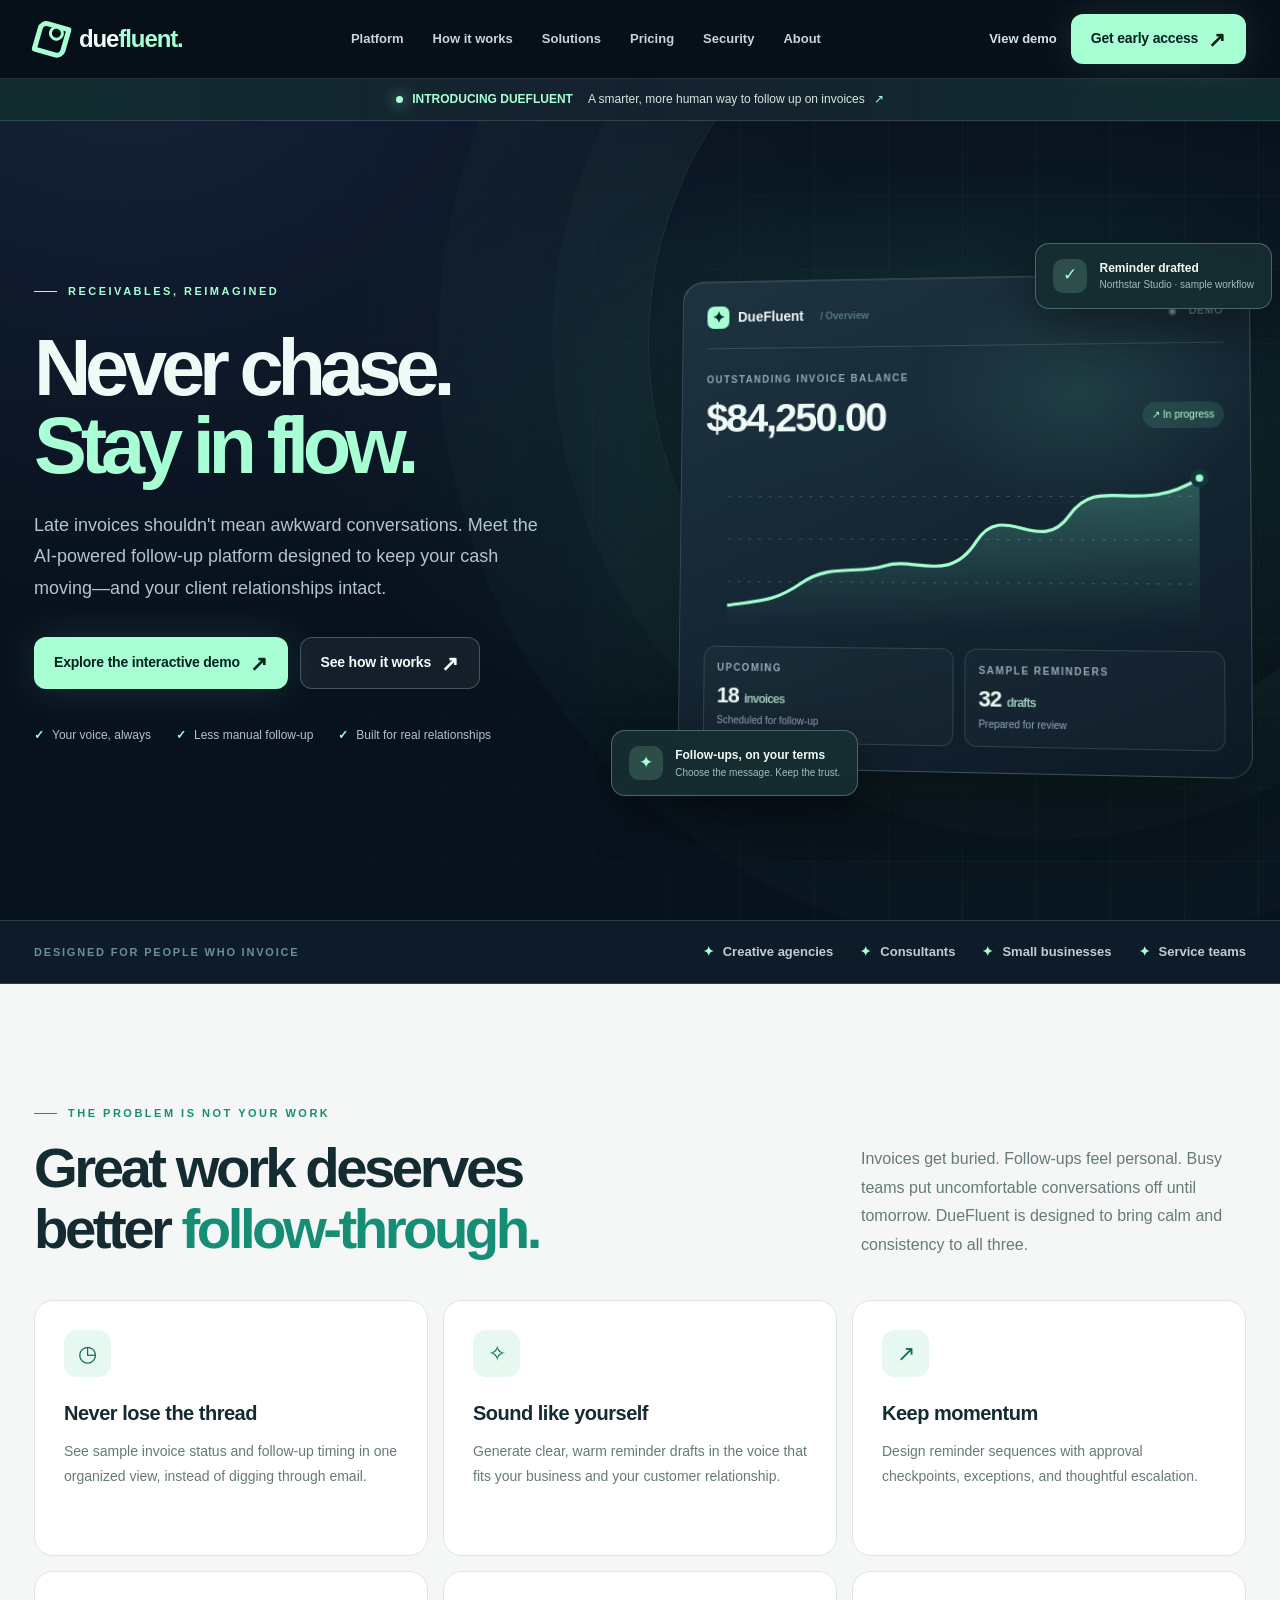
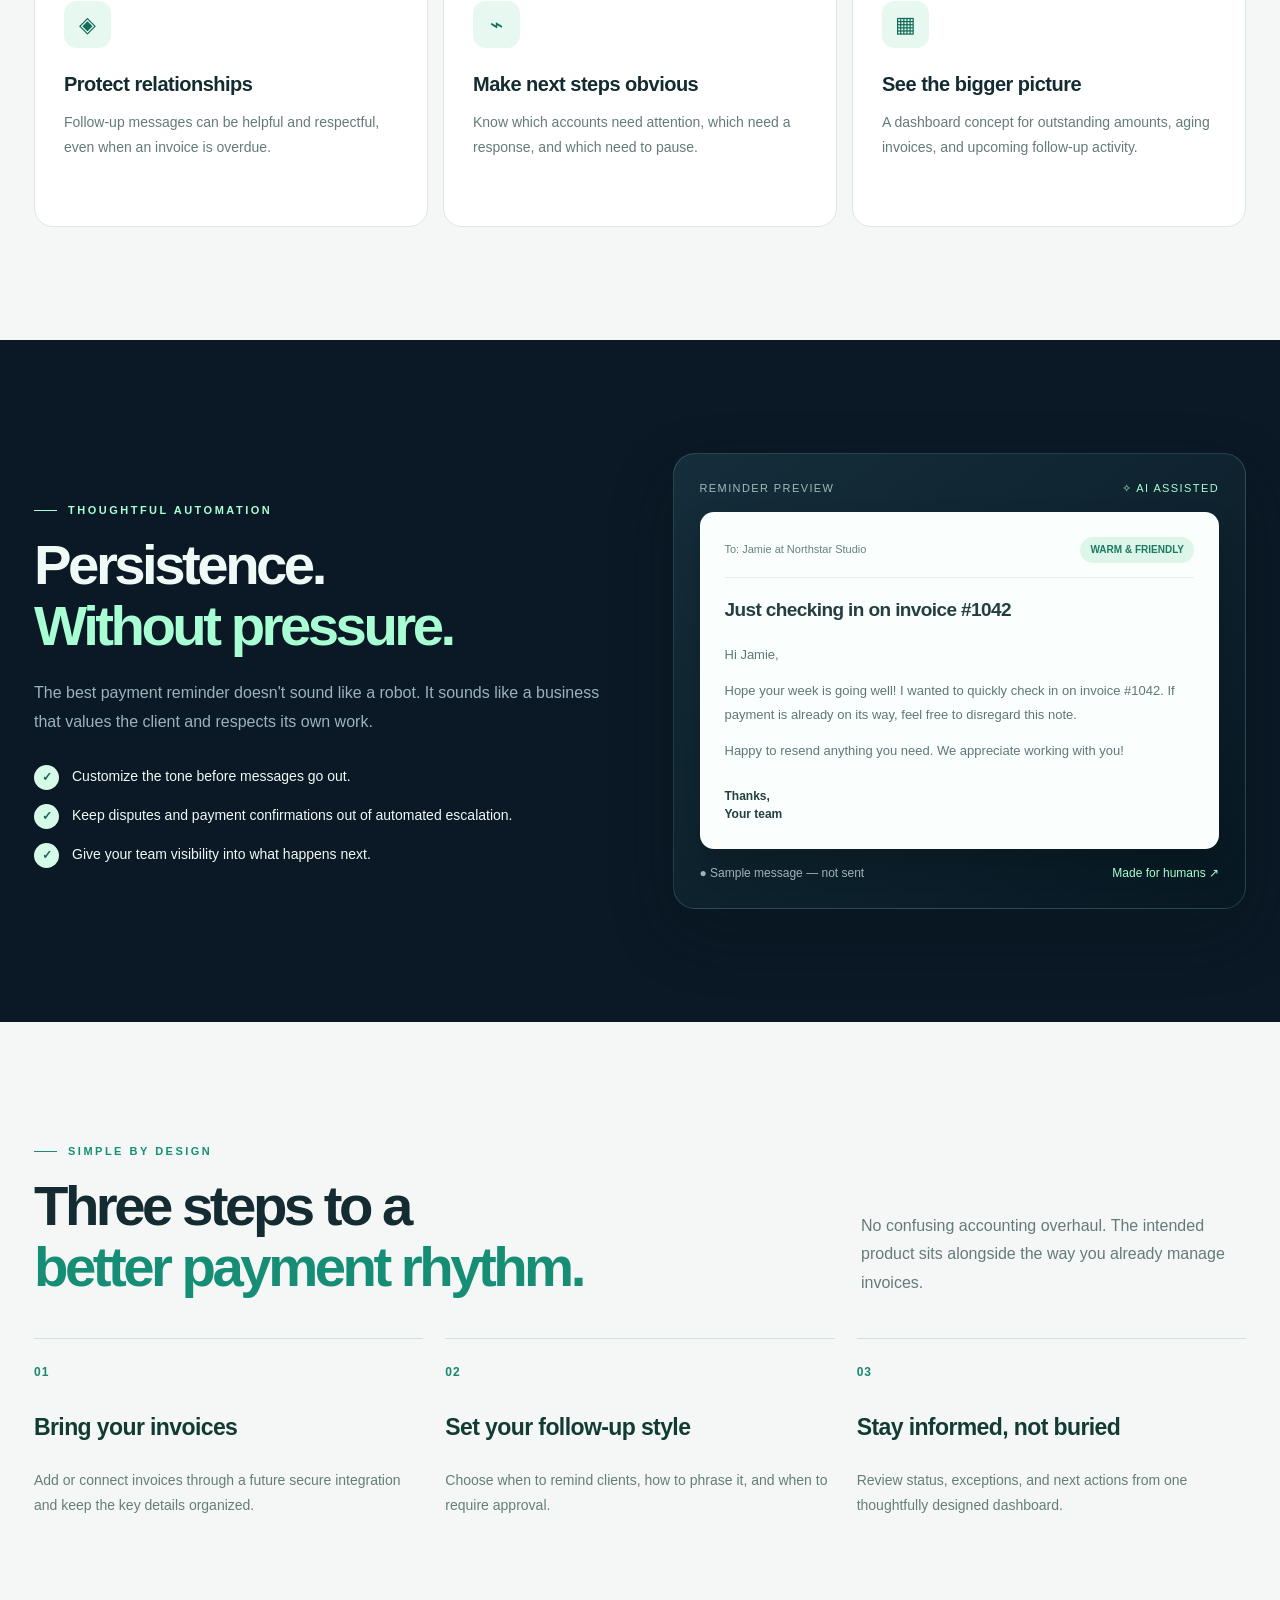
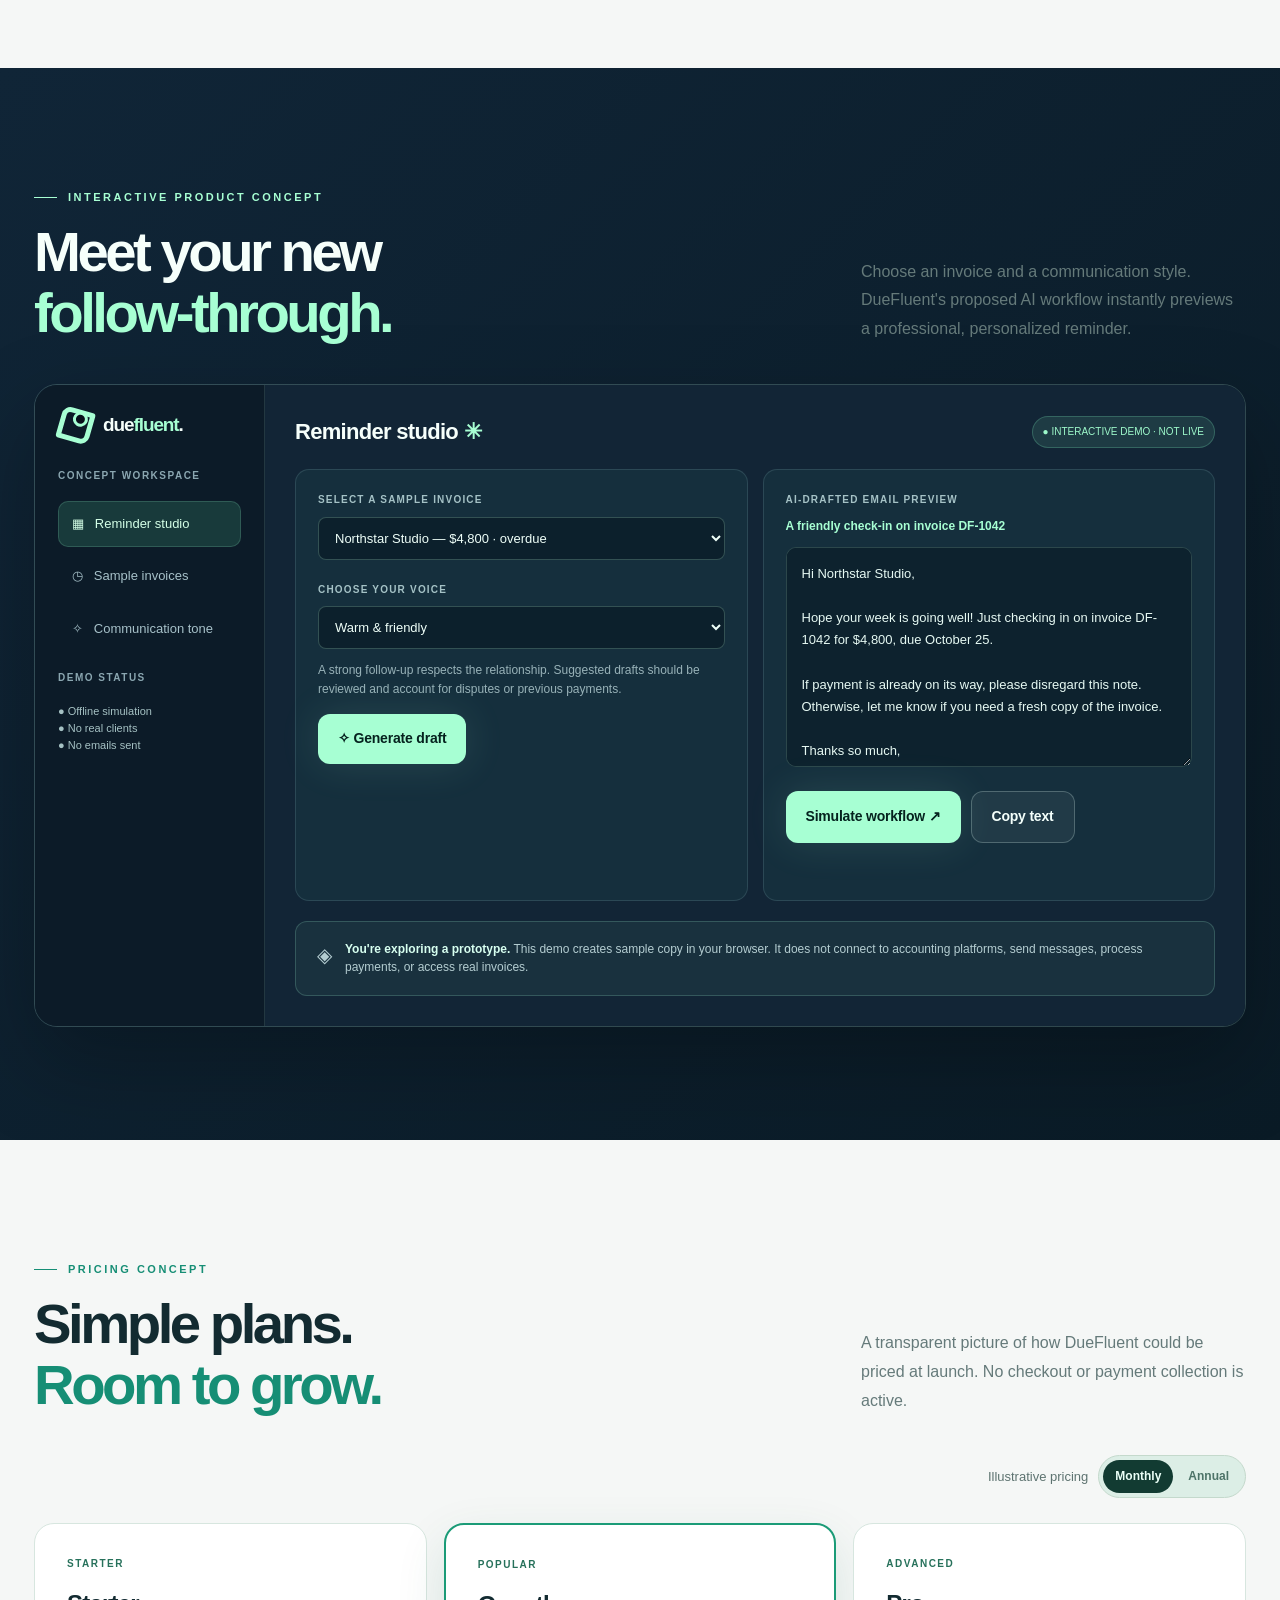
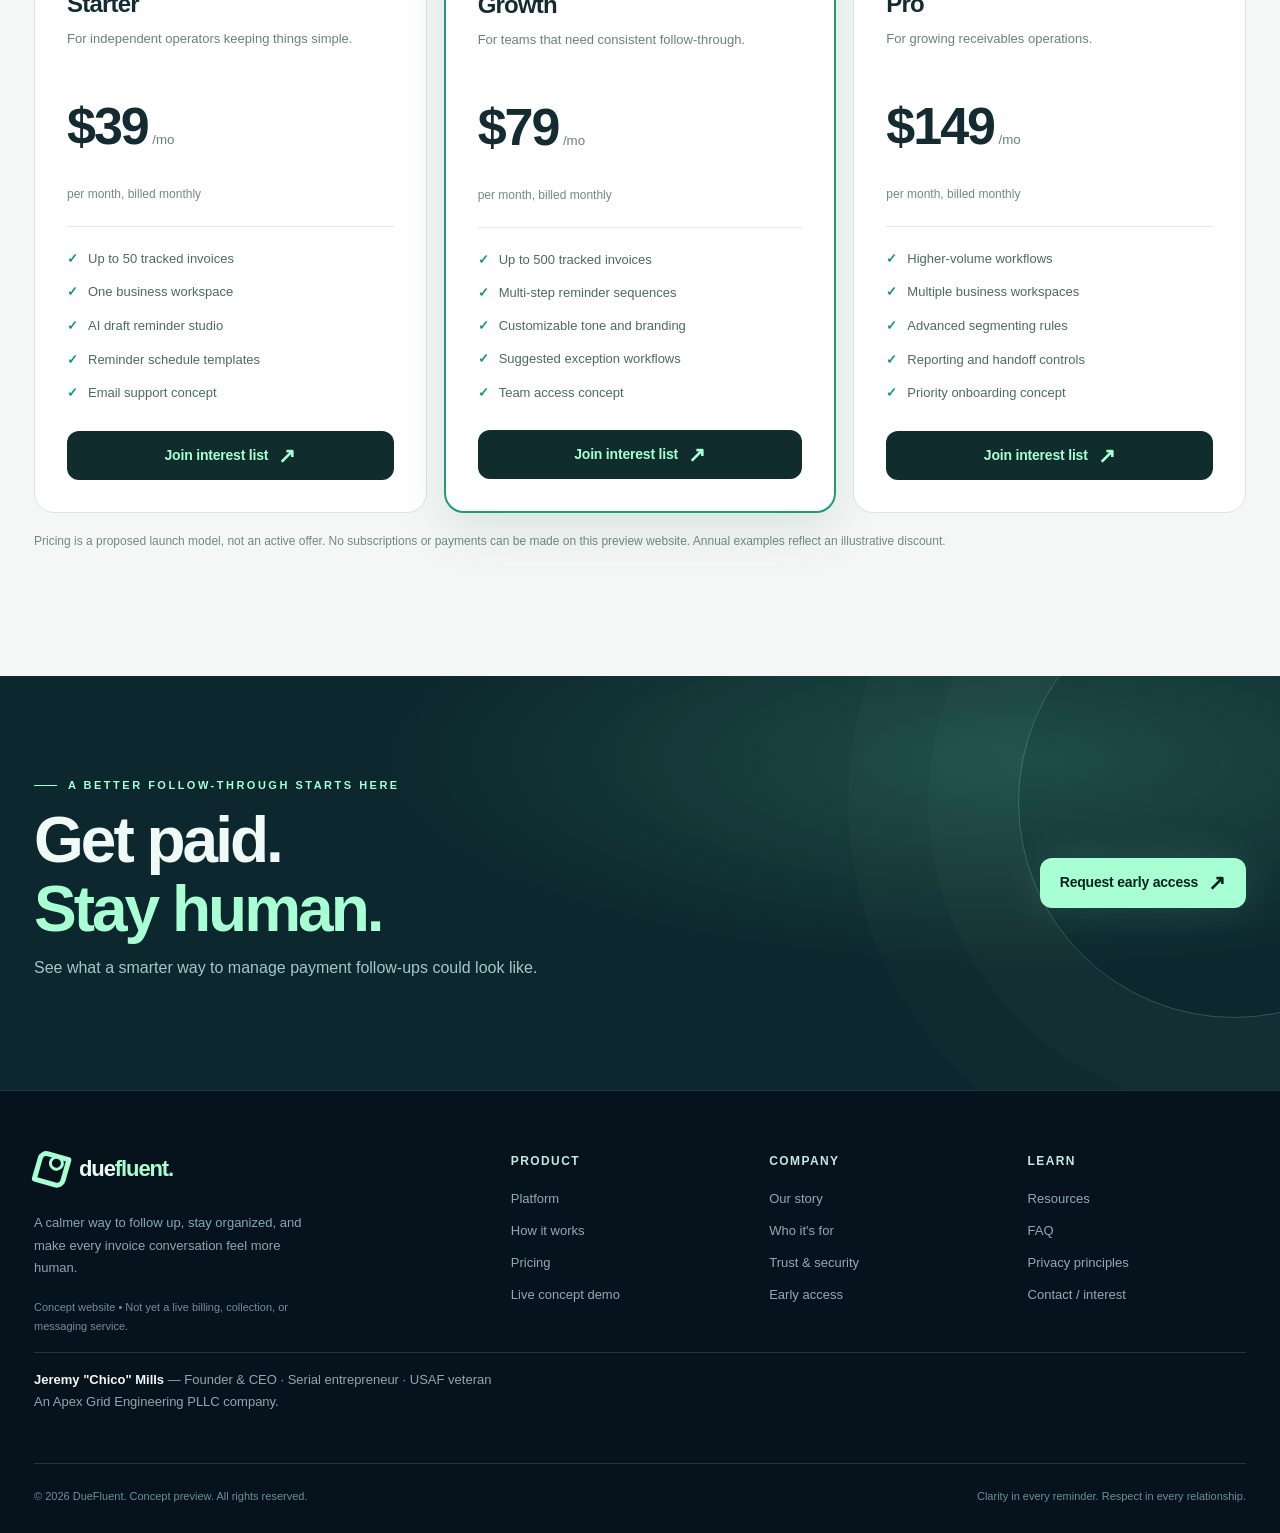
==== commit a77aaf0d: "Pricing reconciliation to charter tiers: Starter $39 / Growth $79 / Pro $149" ====
--- a/index.html
+++ b/index.html
@@ -1,8 +1,8 @@
 <!doctype html><html lang="en"><head><meta charset="utf-8"><meta name="viewport" content="width=device-width,initial-scale=1"><meta name="theme-color" content="#08121e"><meta name="description" content="A premium AI-first invoice follow-up platform concept built for better cash flow and stronger client relationships."><meta property="og:type" content="website"><meta property="og:title" content="DueFluent — Never Chase. Stay in Flow."><meta property="og:description" content="A premium AI-first invoice follow-up platform concept built for better cash flow and stronger client relationships."><title>DueFluent — Never Chase. Stay in Flow.</title>
-<link rel="canonical" href="https://duefluent.com/"><meta name="google-site-verification" content="WP0DIrSMC9Fhs0q4CsPYohknDRpKQXsHMinU67TN0Js"><meta name="msvalidate.01" content="6FB67DB2B5F2DDF65602E7C40A78C5F6"><script type="application/ld+json">{"@context":"https://schema.org","@graph":[{"@type":"Organization","@id":"https://duefluent.com/#org","name":"DueFluent","url":"https://duefluent.com/","email":"info@duefluent.com","slogan":"Your invoices. Our follow-through.","description":"DueFluent is an automated, courteous invoice payment reminder service for small businesses, operated under Apex Grid Engineering PLLC.","parentOrganization":{"@type":"Organization","name":"Apex Grid Engineering PLLC"},"address":{"@type":"PostalAddress","addressLocality":"Queen Creek","addressRegion":"AZ","addressCountry":"US"}},{"@type":"WebSite","@id":"https://duefluent.com/#site","url":"https://duefluent.com/","name":"DueFluent","publisher":{"@id":"https://duefluent.com/#org"}},{"@type":"SoftwareApplication","name":"DueFluent","url":"https://duefluent.com/","applicationCategory":"BusinessApplication","operatingSystem":"Web","publisher":{"@id":"https://duefluent.com/#org"},"description":"Automated courteous invoice payment reminders for small businesses: connects to the customer's invoicing system (QuickBooks Online first), reads open invoices, and sends friendly-to-firm reminders on an owner-configured schedule, with instant stop on disputed invoices. A reminder service, not a collections agency."}]}</script><style>:root{--ink:#080e1a;--navy:#091421;--navy2:#101e2c;--navy3:#162638;--cream:#f5f7f6;--paper:#fff;--muted:#92a4b4;--dark-text:#132b31;--mint:#a7ffd3;--mint2:#64e9b1;--aqua:#4fe3cd;--blue:#769bff;--lav:#c7baff;--border:rgba(180,230,223,.16);--shadow:0 30px 90px rgba(0,0,0,.35)}
+<link rel="canonical" href="https://duefluent.com/"><meta name="google-site-verification" content="WP0DIrSMC9Fhs0q4CsPYohknDRpKQXsHMinU67TN0Js"><meta name="msvalidate.01" content="6FB67DB2B5F2DDF65602E7C40A78C5F6"><script type="application/ld+json">{"@context":"https://schema.org","@graph":[{"@type":"Organization","@id":"https://duefluent.com/#org","name":"DueFluent","url":"https://duefluent.com/","email":"info@duefluent.com","slogan":"Your invoices. Our follow-through.","description":"DueFluent is an automated, courteous invoice payment reminder service for small businesses, operated under Apex Grid Engineering PLLC.","parentOrganization":{"@type":"Organization","name":"Apex Grid Engineering PLLC"},"address":{"@type":"PostalAddress","addressLocality":"Queen Creek","addressRegion":"AZ","addressCountry":"US"},"founder":{"@type":"Person","@id":"https://duefluent.com/#founder","name":"Jeremy \"Chico\" Mills","jobTitle":"Founder & CEO","sameAs":["https://www.linkedin.com/in/chicomills","https://www.crunchbase.com/person/jeremy-mills-6be4"]}},{"@type":"WebSite","@id":"https://duefluent.com/#site","url":"https://duefluent.com/","name":"DueFluent","publisher":{"@id":"https://duefluent.com/#org"}},{"@type":"SoftwareApplication","name":"DueFluent","url":"https://duefluent.com/","applicationCategory":"BusinessApplication","operatingSystem":"Web","publisher":{"@id":"https://duefluent.com/#org"},"description":"Automated courteous invoice payment reminders for small businesses: connects to the customer's invoicing system (QuickBooks Online first), reads open invoices, and sends friendly-to-firm reminders on an owner-configured schedule, with instant stop on disputed invoices. A reminder service, not a collections agency."}]}</script><style>:root{--ink:#080e1a;--navy:#091421;--navy2:#101e2c;--navy3:#162638;--cream:#f5f7f6;--paper:#fff;--muted:#92a4b4;--dark-text:#132b31;--mint:#a7ffd3;--mint2:#64e9b1;--aqua:#4fe3cd;--blue:#769bff;--lav:#c7baff;--border:rgba(180,230,223,.16);--shadow:0 30px 90px rgba(0,0,0,.35)}
 *{box-sizing:border-box}html{scroll-behavior:smooth}body{margin:0;background:var(--ink);color:#effaf6;font:16px/1.55 Inter,ui-sans-serif,-apple-system,BlinkMacSystemFont,'Segoe UI',sans-serif;overflow-x:hidden}button,input,select,textarea{font:inherit}button{cursor:pointer}a{color:inherit;text-decoration:none}button:focus-visible,a:focus-visible,input:focus-visible,select:focus-visible,textarea:focus-visible{outline:3px solid var(--mint);outline-offset:4px}::selection{color:#08161a;background:var(--mint)}.container{width:min(1212px,calc(100% - 48px));margin:auto}.site-header{position:sticky;top:0;z-index:100;background:rgba(8,17,27,.85);backdrop-filter:blur(22px);border-bottom:1px solid var(--border)}.topbar{height:78px;display:flex;align-items:center;justify-content:space-between;gap:20px}.brand{display:inline-flex;align-items:center;gap:11px;font-size:24px;letter-spacing:-1.1px;font-weight:790;white-space:nowrap}.brand b{color:var(--mint);font-weight:790}.brand-mark{height:34px;width:34px;position:relative;display:grid;place-items:center;transform:rotate(-12deg)}.brand-mark:before{content:"";position:absolute;width:23px;height:23px;border:5px solid var(--mint);border-radius:9px 3px 9px 3px;transform:rotate(28deg)}.brand-mark:after{content:"";position:absolute;width:9px;height:9px;background:var(--ink);border:3px solid var(--mint);border-radius:100%;transform:translate(6px,-5px)}.nav{display:flex;align-items:center;gap:29px}.nav a{font-size:13px;font-weight:650;color:#c7d4dc;transition:color .2s}.nav a:hover,.nav a.active{color:var(--mint)}.actions{display:flex;align-items:center;gap:14px}.mini-link{font-size:13px;font-weight:650;color:#d3e4e6}.btn{border:0;display:inline-flex;align-items:center;justify-content:center;gap:10px;border-radius:12px;padding:14px 20px;font-weight:760;font-size:14px;letter-spacing:-.2px;transition:transform .2s,background .2s,box-shadow .2s;white-space:nowrap}.btn:hover{transform:translateY(-2px)}.btn-primary{background:var(--mint);color:#05221e;box-shadow:0 0 42px rgba(167,255,211,.12)}.btn-primary:hover{background:#cbffe7;box-shadow:0 0 46px rgba(167,255,211,.27)}.btn-ghost{border:1px solid rgba(223,255,246,.24);background:rgba(255,255,255,.055);color:#f4fffb}.btn-light{background:#102c2d;color:var(--mint)}.btn-arrow{font-size:21px;line-height:1}.mobile-toggle{display:none;background:transparent;border:1px solid var(--border);color:#fff;border-radius:10px;padding:9px 12px;font-size:21px}.announcement{display:flex;align-items:center;justify-content:center;gap:9px;padding:11px 20px;background:linear-gradient(90deg,#112d30,#15212f,#112d30);font-size:12px;color:#d4e7df;border-bottom:1px solid var(--border)}.announcement strong{color:var(--mint)}.dot{height:7px;width:7px;border-radius:100%;display:inline-block;background:var(--mint);box-shadow:0 0 15px var(--mint)}.hero{position:relative;isolation:isolate;min-height:690px;padding:94px 0 115px;overflow:hidden;background:radial-gradient(ellipse at 75% 39%,rgba(56,120,124,.22),transparent 49%),radial-gradient(ellipse at 10% -10%,rgba(92,111,192,.16),transparent 45%),#08121e}.hero:after,.dark-grid:after{content:"";position:absolute;inset:0;pointer-events:none;z-index:-1;background-image:linear-gradient(rgba(149,202,206,.038) 1px,transparent 1px),linear-gradient(90deg,rgba(149,202,206,.038) 1px,transparent 1px);background-size:74px 74px;mask-image:linear-gradient(90deg,transparent 6%,#000 78%)}.hero:before{content:"";position:absolute;right:-170px;top:-180px;width:800px;height:800px;border:1px solid rgba(161,245,211,.10);border-radius:50%;box-shadow:0 0 0 96px rgba(119,226,183,.025),0 0 0 210px rgba(119,226,183,.02);pointer-events:none}.hero-grid{display:grid;grid-template-columns:1.02fr .98fr;align-items:center;gap:43px;position:relative}.eyebrow{font-size:11px;font-weight:850;letter-spacing:2.5px;text-transform:uppercase;color:var(--mint);display:inline-flex;align-items:center;gap:11px}.eyebrow:before{content:"";height:1px;width:23px;background:var(--mint)}h1,h2,h3,h4,p{margin-top:0}h1{font-size:clamp(57px,6.2vw,99px);line-height:.975;letter-spacing:-6.2px;font-weight:810;margin:29px 0 26px}h1 em,h2 em{font-style:normal;color:var(--mint)}.hero p{max-width:520px;font-size:18px;line-height:1.75;color:#b1c5cf}.hero-buttons{display:flex;gap:12px;flex-wrap:wrap;margin-top:33px}.hero-micro{display:flex;gap:25px;margin-top:37px;align-items:center;flex-wrap:wrap}.hero-micro span{display:flex;align-items:center;gap:8px;color:#b1c2c9;font-size:12px}.hero-micro span:before{content:"✓";font-weight:900;color:var(--mint)}.dashboard-scene{position:relative;padding:60px 0 35px;perspective:1100px}.dash-panel{position:relative;z-index:2;background:linear-gradient(155deg,rgba(30,51,65,.96),rgba(11,25,37,.99));border:1px solid rgba(190,242,227,.19);border-radius:22px;box-shadow:0 40px 110px rgba(0,0,0,.55),inset 0 1px rgba(255,255,255,.08);padding:25px;transform:rotateY(-5deg) rotateX(2deg);overflow:hidden}.dash-panel:before{content:"";position:absolute;top:0;right:0;width:330px;height:240px;background:radial-gradient(ellipse,rgba(107,239,197,.10),transparent 70%);pointer-events:none}.dash-head{display:flex;align-items:center;justify-content:space-between;border-bottom:1px solid var(--border);padding-bottom:20px;margin-bottom:24px}.dash-logo{display:flex;align-items:center;gap:9px;font-size:14px;font-weight:760}.dash-smallmark{width:23px;height:23px;background:var(--mint);border-radius:7px;color:#072925;font-size:16px;text-align:center;line-height:23px}.dash-menu{color:#829aaa;font-size:10px;letter-spacing:.8px}.dash-statlabel{color:#91aab6;text-transform:uppercase;font-size:10px;font-weight:750;letter-spacing:1.5px}.dash-number{font-weight:780;font-size:41px;letter-spacing:-2px;line-height:1.3;margin:5px 0}.dash-pill{font-size:10px;color:#b9ffdc;background:rgba(121,236,178,.12);padding:5px 9px;border-radius:20px}.chart-svg{width:100%;height:162px;margin:19px 0 11px;overflow:visible}.dash-bottom{display:grid;grid-template-columns:1fr 1fr;gap:11px}.dash-tile{border:1px solid var(--border);background:rgba(255,255,255,.025);border-radius:12px;padding:13px}.dash-tile .v{font-size:22px;font-weight:800;letter-spacing:-.8px;margin-top:4px}.dash-tile .sub{color:#92aab6;font-size:10px}.floating-note{position:absolute;z-index:3;border-radius:14px;border:1px solid rgba(183,245,227,.30);background:rgba(22,45,49,.97);box-shadow:0 16px 48px rgba(0,0,0,.4);padding:15px 17px;display:flex;gap:12px;align-items:center;min-width:224px;animation:levitate 5s ease-in-out infinite}.floating-note.one{top:28px;right:-26px}.floating-note.two{bottom:9px;left:-62px;animation-delay:-2.5s}.note-icon{width:34px;height:34px;border-radius:10px;background:rgba(167,255,211,.16);display:grid;place-items:center;font-size:17px;color:var(--mint)}.floating-note .t{font-size:12px;font-weight:750}.floating-note .s{font-size:10px;color:#a4bdbb}.scene-glow{position:absolute;inset:15% 5%;filter:blur(70px);background:rgba(73,220,179,.16)}@keyframes levitate{0%,100%{transform:translateY(0)}50%{transform:translateY(-11px)}}.ticker{border-top:1px solid var(--border);border-bottom:1px solid var(--border);background:#0d1c28;padding:21px 0}.ticker-in{display:flex;gap:22px;align-items:center;justify-content:space-between;flex-wrap:wrap}.ticker-intro{font-size:11px;letter-spacing:1.8px;text-transform:uppercase;color:#6d8d9d;font-weight:700}.ticker-items{display:flex;gap:27px;align-items:center;flex-wrap:wrap}.ticker-items span{color:#beced5;font-size:13px;font-weight:680}.ticker-items span:before{content:'✦';margin-right:9px;color:var(--mint)}section.section{padding:113px 0}.section-light{background:var(--cream);color:var(--dark-text)}.section-soft{background:#eaf1ed;color:var(--dark-text)}.section-dark{background:#0b1825;color:#effaf6;position:relative}.section-head{display:flex;justify-content:space-between;gap:34px;align-items:end;margin-bottom:40px}.section-head h2,.section-title{font-size:clamp(37px,4.4vw,61px);letter-spacing:-3.5px;line-height:1.08;margin:16px 0 0;font-weight:800}.section-head p{max-width:385px;margin:0;color:#657a7a;line-height:1.8}.section-dark .section-head p{color:#a0b7be}.section-light .eyebrow,.section-soft .eyebrow{color:#168e75}.section-light .eyebrow:before,.section-soft .eyebrow:before{background:#168e75}.feature-grid{display:grid;grid-template-columns:repeat(3,1fr);gap:15px}.feature{padding:29px;background:#fff;border:1px solid #dce7e3;border-radius:19px;min-height:256px;transition:transform .2s,box-shadow .2s}.feature:hover{transform:translateY(-5px);box-shadow:0 20px 50px rgba(24,73,58,.10)}.ficon{width:47px;height:47px;display:grid;place-items:center;background:#e6f8ef;color:#126c59;border-radius:13px;font-size:22px;margin-bottom:21px}.feature h3{font-size:20px;letter-spacing:-.5px;margin-bottom:10px}.feature p{font-size:14px;color:#657a7a;line-height:1.75;margin:0}.split{display:grid;grid-template-columns:1fr 1fr;gap:65px;align-items:center}.muted{color:#6a8181;line-height:1.8}.muted-on-dark{color:#9bb4ba;line-height:1.8}.label-list{display:grid;gap:14px;margin-top:29px}.label-list div{display:flex;align-items:start;gap:13px;font-size:14px;line-height:1.65}.label-list i{width:25px;height:25px;border-radius:50%;background:#d5fae7;display:grid;place-items:center;font-style:normal;font-weight:900;font-size:12px;color:#126951;flex:none}.workflow-art{border-radius:22px;padding:26px;background:linear-gradient(145deg,#152e3b,#071822);border:1px solid rgba(166,248,221,.17);box-shadow:0 24px 65px rgba(1,27,30,.24)}.mail-card{background:#fafffd;border-radius:14px;padding:25px;color:#253e41;box-shadow:0 15px 30px rgba(0,0,0,.18)}.mail-head{display:flex;justify-content:space-between;align-items:center;font-size:11px;color:#68807e;border-bottom:1px solid #e5efec;padding-bottom:14px;margin-bottom:17px}.mail-label{background:#def5e9;color:#197b63;padding:5px 10px;border-radius:20px;font-size:10px;font-weight:800}.mail-card h3{font-size:19px;letter-spacing:-.6px}.mail-card p{font-size:13px;line-height:1.8;color:#607777}.signature{font-size:12px;font-weight:720;margin-top:24px}.steps{display:grid;grid-template-columns:repeat(3,1fr);gap:22px}.step{border-top:1px solid rgba(100,223,177,.29);padding:24px 0}.step .n{font-size:12px;color:var(--mint);letter-spacing:1px;font-weight:750;margin-bottom:28px}.step h3{font-size:23px;letter-spacing:-.6px}.step p{font-size:14px;color:#9db5bd;line-height:1.75}.demo-section{background:linear-gradient(135deg,#102537,#0a1b26);color:#f6fffb}.demo-shell{display:grid;grid-template-columns:230px 1fr;gap:0;border:1px solid rgba(193,242,226,.20);border-radius:23px;overflow:hidden;box-shadow:0 35px 90px rgba(0,0,0,.26)}.demo-sidebar{background:#0c1b28;padding:23px;border-right:1px solid rgba(193,242,226,.13)}.demo-sidebar .small{color:#8ba7b1;font-size:10px;letter-spacing:1.5px;font-weight:800;text-transform:uppercase;margin:18px 0}.demo-tab{border:1px solid transparent;background:transparent;color:#a7c1c9;border-radius:10px;padding:12px 13px;width:100%;text-align:left;font-size:13px;display:flex;align-items:center;gap:10px;margin-bottom:6px}.demo-tab.active{background:#183a3b;color:#d4ffe7;border-color:rgba(158,255,213,.17)}.demo-main{background:#122536;padding:30px;min-width:0}.demo-top{display:flex;justify-content:space-between;align-items:center;gap:12px;margin-bottom:20px;flex-wrap:wrap}.demo-top strong{font-size:22px;letter-spacing:-.7px}.live-chip{background:rgba(133,250,195,.10);border:1px solid rgba(133,250,195,.22);font-size:10px;color:#9df8ca;padding:7px 10px;border-radius:40px}.demo-columns{display:grid;grid-template-columns:1fr 1fr;gap:15px}.demo-card{border:1px solid rgba(169,216,217,.15);background:#152f3d;padding:22px;border-radius:14px;min-width:0}.demo-card label{font-size:10px;letter-spacing:1.2px;font-weight:850;color:#a5c2c6;text-transform:uppercase;display:block;margin-bottom:9px}.demo-card select{width:100%;padding:12px;background:#0c202c;border:1px solid rgba(193,255,221,.22);border-radius:8px;color:#effff9;font-size:13px}.demo-card textarea{background:#0d222e;border:1px solid rgba(193,255,221,.17);border-radius:10px;color:#e6f9f3;font-size:13px;padding:15px;width:100%;height:220px;resize:vertical;line-height:1.7}.demo-card .mini{color:#98b2b8;font-size:12px;margin:12px 0 0}.demo-actions{display:flex;gap:10px;flex-wrap:wrap;margin-top:16px}.demo-feedback{color:var(--mint);font-size:12px;min-height:22px;margin-top:13px}.callout{display:flex;gap:13px;align-items:start;padding:18px 21px;border-radius:12px;border:1px solid rgba(159,245,210,.2);background:rgba(145,243,201,.06);font-size:12px;color:#b4cdd1;margin-top:20px}.callout strong{color:#d7fff0}.price-grid{display:grid;grid-template-columns:repeat(3,1fr);gap:17px}.price-card{background:#fff;border:1px solid #d7e6df;border-radius:20px;padding:32px;position:relative;display:flex;flex-direction:column;gap:0}.price-card.popular{border:2px solid #1b9b77;box-shadow:0 18px 50px rgba(14,96,75,.12)}.price-card .tag{font-size:10px;font-weight:900;letter-spacing:1.5px;color:#27715b;text-transform:uppercase}.price-card h3{font-size:24px;letter-spacing:-.8px;margin:13px 0 7px}.price-card .price-desc{font-size:13px;color:#69817c;min-height:44px}.price-card .amount{font-size:52px;font-weight:810;letter-spacing:-2px;margin-top:15px}.amount small{font-size:14px;color:#7a908c;letter-spacing:0;font-weight:500}.price-card .features{padding:22px 0 27px;margin-top:22px;border-top:1px solid #e1ebe6;display:grid;gap:13px;flex:1}.price-card .features span{font-size:13px;color:#4c6962}.price-card .features span:before{content:'✓';margin-right:10px;color:#0d9a6a;font-weight:900}.price-card .btn{width:100%}.billing-toggle{display:flex;justify-content:end;align-items:center;gap:10px;margin-bottom:25px;font-size:13px;color:#5d7370}.switch{border:1px solid #c4d9cc;border-radius:100px;background:#dceee6;display:inline-flex;padding:4px;gap:3px}.switch button{background:none;color:#4d7368;border:0;border-radius:100px;padding:7px 12px;font-weight:750;font-size:12px}.switch button.selected{background:#123b32;color:#eafff7}.faq-grid{display:grid;grid-template-columns:1fr 1fr;gap:13px}.faq-grid details{border:1px solid #dae8df;background:#fff;border-radius:13px;padding:19px 20px}.faq-grid summary{font-weight:760;font-size:15px;cursor:pointer;list-style:none;display:flex;justify-content:space-between;gap:20px}.faq-grid summary:after{content:'+';color:#208265;font-size:21px}.faq-grid details[open] summary:after{content:'−'}.faq-grid p{color:#68817a;font-size:13px;line-height:1.8;margin:14px 0 0}.cta-section{background:radial-gradient(ellipse at 80% 20%,rgba(104,226,176,.2),transparent 45%),#0c272d;padding:93px 0;position:relative;overflow:hidden}.cta-section:before{content:'';position:absolute;right:-170px;top:-90px;width:430px;height:430px;border:1px solid rgba(171,255,211,.22);border-radius:50%;box-shadow:0 0 0 90px rgba(171,255,211,.02),0 0 0 170px rgba(171,255,211,.02)}.cta-inner{display:flex;align-items:center;justify-content:space-between;gap:35px;position:relative}.cta-inner h2{font-size:clamp(39px,5vw,69px);letter-spacing:-3px;line-height:1.08;margin:12px 0}.cta-inner p{color:#a5c7c5}.site-footer{background:#07131c;border-top:1px solid var(--border);padding:61px 0 28px}.footer-top{display:grid;grid-template-columns:2fr 1fr 1fr 1fr;gap:40px}.footer-top .brand{font-size:22px}.footer-top p{font-size:13px;color:#8ba6b0;max-width:280px;line-height:1.75;margin-top:18px}.footer-col h4{font-size:12px;letter-spacing:1.4px;color:#c6e8df;text-transform:uppercase;margin:0 0 18px}.footer-col a{display:block;color:#90aab5;font-size:13px;margin-bottom:12px}.footer-col a:hover{color:var(--mint)}.footer-bottom{border-top:1px solid var(--border);padding-top:24px;margin-top:48px;display:flex;justify-content:space-between;flex-wrap:wrap;gap:12px;color:#708d99;font-size:11px}.page-hero{position:relative;background:radial-gradient(ellipse at 80% 0,rgba(64,156,137,.17),transparent 50%),#0a1825;padding:100px 0 90px;overflow:hidden}.page-hero:after{content:"";position:absolute;width:560px;height:560px;border-radius:50%;right:-140px;top:-350px;border:1px solid rgba(141,253,214,.14);box-shadow:0 0 0 85px rgba(141,253,214,.022),0 0 0 165px rgba(141,253,214,.018);pointer-events:none}.page-hero h1{font-size:clamp(49px,6vw,83px);max-width:930px;margin:23px 0;line-height:1.05;letter-spacing:-4px}.page-hero p{max-width:650px;font-size:18px;color:#abc2c9;line-height:1.75}.page-hero .hero-buttons{margin-top:30px}.stat-row{display:grid;grid-template-columns:repeat(3,1fr);gap:20px;margin-top:37px}.stat-row>div{padding:27px;border:1px solid rgba(192,245,224,.16);background:rgba(255,255,255,.025);border-radius:16px}.stat-row strong{font-size:26px;letter-spacing:-1px;display:block}.stat-row span{font-size:12px;color:#91aeb7}.value-grid{display:grid;grid-template-columns:repeat(2,1fr);gap:17px}.value-card{border-radius:18px;padding:32px;background:#fff;border:1px solid #dce8e0}.value-card h3{font-size:22px;margin:16px 0 11px}.value-card p{color:#69827d;font-size:14px}.industry-grid{display:grid;grid-template-columns:repeat(3,1fr);gap:17px}.industry{padding:32px;border:1px solid #dce7df;background:#fff;border-radius:18px}.industry .ic{font-size:31px}.industry h3{font-size:21px;letter-spacing:-.6px;margin:16px 0 10px}.industry p{font-size:14px;color:#69807c;line-height:1.75}.process-lines{display:grid;grid-template-columns:repeat(2,1fr);gap:20px}.process-line{display:flex;gap:20px;padding:29px 0;border-top:1px solid #cbdad1}.process-line .digit{font-size:38px;color:#15916d;font-weight:800;line-height:1}.process-line h3{font-size:21px;margin-bottom:8px}.process-line p{font-size:14px;color:#66807a}.security-list{display:grid;grid-template-columns:1fr 1fr;gap:16px}.security-item{background:#fff;border:1px solid #dce9e2;border-radius:16px;padding:29px}.security-item h3{font-size:20px;margin:13px 0}.security-item p{font-size:14px;color:#68817a}.notice{border-left:3px solid #198b6f;background:#e6f4ed;padding:17px 20px;color:#315b50;border-radius:4px;font-size:13px;line-height:1.7}.founder-grid{display:grid;grid-template-columns:1fr 1fr;gap:35px;align-items:center}.mission-art{height:410px;display:flex;align-items:center;justify-content:center;position:relative;background:radial-gradient(circle at 50% 45%,rgba(112,236,187,.23),transparent 55%),linear-gradient(135deg,#123240,#0b1b2a);border-radius:26px;overflow:hidden;border:1px solid rgba(190,255,222,.17)}.mission-art .bigmark{font-size:160px;font-weight:850;color:var(--mint);letter-spacing:-10px}.mission-art:before,.mission-art:after{content:"";position:absolute;width:390px;height:390px;border:1px solid rgba(164,244,208,.28);border-radius:50%}.mission-art:after{width:270px;height:270px;border-style:dashed;animation:spin 30s linear infinite}@keyframes spin{to{transform:rotate(360deg)}}.form-grid{display:grid;grid-template-columns:1fr 1fr;gap:20px}.interest-form{background:#fff;color:#0e302c;border-radius:20px;padding:30px;box-shadow:0 28px 70px rgba(0,0,0,.16)}.interest-form label{font-size:12px;font-weight:790;display:block;margin:0 0 9px}.interest-form input,.interest-form select,.interest-form textarea{width:100%;border:1px solid #cfe1d9;background:#f7faf8;color:#133e36;border-radius:10px;padding:13px 14px;outline:0;margin-bottom:20px}.interest-form input:focus,.interest-form select:focus,.interest-form textarea:focus{border-color:#218b6d;box-shadow:0 0 0 3px rgba(70,193,149,.13)}.interest-form textarea{height:90px}.interest-form .btn{width:100%}.fineprint{font-size:11px;line-height:1.6;color:#6e8780;margin:13px 0 0}.success-box{border-radius:11px;background:#e5faef;border:1px solid #b8e6d0;padding:15px;color:#136548;font-size:13px;display:none;margin-top:14px}.success-box.show{display:block}.local-entries{margin-top:15px;font-size:12px;color:#9bb9b4}.chip-row{display:flex;flex-wrap:wrap;gap:10px;margin:25px 0}.chip{padding:8px 12px;border:1px solid rgba(176,250,212,.25);border-radius:30px;color:#bcdfd2;background:rgba(154,239,206,.06);font-size:12px}.divider-line{height:1px;background:#d8e7df;margin:35px 0}.story-quote{background:#103131;padding:38px;border-radius:18px;color:#d2f8e5;font-size:24px;line-height:1.5;letter-spacing:-.5px}.toast{position:fixed;right:22px;bottom:22px;background:#b6ffdb;color:#0b2c21;border:1px solid #d2ffe9;border-radius:13px;padding:15px 21px;box-shadow:0 14px 50px rgba(0,0,0,.35);font-size:13px;font-weight:760;z-index:200;transform:translateY(90px);opacity:0;transition:.3s;pointer-events:none}.toast.show{opacity:1;transform:translateY(0)}.top-mini{margin-top:25px;font-size:12px;color:#9bb3b9}.top-mini strong{color:#cbfbe2}.long-text{font-size:15px;color:#617975;line-height:1.9;max-width:820px}.long-text h3{color:#15332c;margin:27px 0 10px}.long-text p{margin-bottom:20px}.tagline-note{color:#718983;font-size:12px;margin-top:19px}.desktop-hide{display:none}@media(max-width:1080px){.nav{gap:14px}.nav a{font-size:12px}.hero-grid{grid-template-columns:1fr 1fr;gap:20px}.floating-note.one{right:-10px}.floating-note.two{left:-10px}h1{font-size:71px;letter-spacing:-4px}}@media(max-width:900px){.topbar{height:70px}.mobile-toggle{display:block}.nav{display:none;position:absolute;left:0;right:0;top:69px;background:#0c1c29;border-bottom:1px solid var(--border);padding:21px 24px;flex-direction:column;align-items:stretch;gap:17px}.nav.open{display:flex}.nav a{font-size:15px}.actions .mini-link{display:none}.actions .btn{display:none}.hero{padding:68px 0 95px}.hero-grid{grid-template-columns:1fr}.hero-copy{max-width:700px}.dashboard-scene{width:min(600px,100%);margin:auto}.feature-grid,.industry-grid,.price-grid{grid-template-columns:repeat(2,1fr)}.split{gap:30px}.footer-top{grid-template-columns:2fr 1fr 1fr}.footer-top .footer-col:last-child{grid-column:2}.demo-shell{grid-template-columns:1fr}.demo-sidebar{display:flex;flex-wrap:wrap;gap:8px;padding:14px}.demo-sidebar .small{display:none}.demo-tab{width:auto;margin:0}.demo-sidebar .brand{display:none}}@media(max-width:620px){.container{width:min(100% - 32px,1212px)}.brand{font-size:22px}h1{font-size:clamp(52px,14vw,73px);letter-spacing:-3.8px}.hero p,.page-hero p{font-size:16px}.hero{padding-top:55px}.dash-panel{padding:17px;transform:none}.dash-number{font-size:34px}.floating-note{min-width:unset;padding:10px 12px}.floating-note.one{right:-4px;top:22px}.floating-note.two{bottom:-3px;left:-4px}.floating-note .t{font-size:10px}.floating-note .s{font-size:9px}.note-icon{width:28px;height:28px}.ticker-in{justify-content:start}.ticker-items{gap:13px}.ticker-items span{font-size:11px}section.section{padding:70px 0}.section-head{display:block}.section-head p{margin-top:20px}.section-head h2,.section-title{font-size:clamp(37px,10vw,49px);letter-spacing:-2.3px}.feature-grid,.industry-grid,.price-grid,.split,.faq-grid,.value-grid,.process-lines,.security-list,.founder-grid,.form-grid,.demo-columns,.stat-row{grid-template-columns:1fr}.feature{min-height:auto}.cta-inner{display:block}.cta-inner .btn{margin-top:18px}.footer-top{grid-template-columns:1fr 1fr;gap:28px}.footer-top>div:first-child{grid-column:1/-1}.footer-top .footer-col:last-child{grid-column:auto}.page-hero{padding:75px 0}.page-hero h1{font-size:clamp(45px,12vw,65px);letter-spacing:-3px}.demo-main{padding:19px}.demo-sidebar{padding:12px}.demo-tab{font-size:12px;padding:9px}.price-card{padding:26px}.brand-mark{width:28px}.hero-micro{gap:13px}.hero-micro span{font-size:11px}.workflow-art{padding:13px}.mail-card{padding:16px}.mission-art{height:310px}.footer-bottom{margin-top:30px}.announcement{font-size:10px;text-align:center}}
 @media(prefers-reduced-motion:reduce){*,*:before,*:after{scroll-behavior:auto!important;animation:none!important;transition:none!important}}
-</style></head><body><header class="site-header"><div class="container topbar"><a href="index.html" aria-label="DueFluent Home" class="brand"><span class="brand-mark" aria-hidden="true"></span><span>due<b>fluent</b><span style="color:var(--mint)">.</span></span></a><nav class="nav" id="mainNav" aria-label="Main navigation"><a href="platform.html" class="" aria-current="false">Platform</a><a href="how-it-works.html" class="" aria-current="false">How it works</a><a href="solutions.html" class="" aria-current="false">Solutions</a><a href="pricing.html" class="" aria-current="false">Pricing</a><a href="security.html" class="" aria-current="false">Security</a><a href="about.html" class="" aria-current="false">About</a></nav><div class="actions"><a class="mini-link" href="platform.html#demo">View demo</a><a class="btn btn-primary" href="early-access.html">Get early access <span class=btn-arrow aria-hidden=true>↗</span></a></div><button class="mobile-toggle" id="mobileToggle" aria-controls="mainNav" aria-expanded="false" aria-label="Open navigation">☰</button></div></header><div class="announcement"><span class="dot"></span><strong>INTRODUCING DUEFLUENT</strong> &nbsp; A smarter, more human way to follow up on invoices <span style="color:var(--mint)">↗</span></div><main><section class="hero"><div class="container hero-grid"><div class="hero-copy"><div class="eyebrow">Receivables, reimagined</div><h1>Never chase.<br/><em>Stay in flow.</em></h1><p>Late invoices shouldn't mean awkward conversations. Meet the AI-powered follow-up platform designed to keep your cash moving—and your client relationships intact.</p><div class="hero-buttons"><a class="btn btn-primary" href="platform.html#demo">Explore the interactive demo <span class=btn-arrow aria-hidden=true>↗</span></a><a class="btn btn-ghost" href="how-it-works.html">See how it works <span class=btn-arrow aria-hidden=true>↗</span></a></div><div class="hero-micro"><span>Your voice, always</span><span>Less manual follow-up</span><span>Built for real relationships</span></div></div><div class="dashboard-scene" aria-label="Illustrative DueFluent dashboard showing sample invoices and cash flow trends"><div class="scene-glow"></div><div class="floating-note one"><div class="note-icon">✓</div><div><div class="t">Reminder drafted</div><div class="s">Northstar Studio · sample workflow</div></div></div><div class="dash-panel"><div class="dash-head"><span class="dash-logo"><span class="dash-smallmark">✦</span>DueFluent <span style="color:#557884;font-size:10px;margin-left:8px">/ Overview</span></span><span class="dash-menu">◉ &nbsp; DEMO</span></div><div class="dash-statlabel">Outstanding invoice balance</div><div style="display:flex;align-items:center;justify-content:space-between;gap:7px"><div class="dash-number">$84,250<span style="color:var(--mint)">.</span>00</div><div class="dash-pill">↗ In progress</div></div><svg class="chart-svg" viewBox="0 0 450 154" role="img" aria-label="Illustrative cash collection trend"><defs><linearGradient id="area" x1="0" x2="0" y1="0" y2="1"><stop stop-color="#7dffd1" stop-opacity=".25"/><stop offset="1" stop-color="#7dffd1" stop-opacity="0"/></linearGradient></defs><path d="M0 28H450 M0 69H450 M0 110H450" stroke="#355260" stroke-dasharray="3 7" stroke-width="1"/><path d="M0 133 C32 128 45 130 73 111 S126 103 154 94 S215 112 241 71 S301 86 329 46 S392 48 450 11 L450 154 L0 154Z" fill="url(#area)"/><path d="M0 133 C32 128 45 130 73 111 S126 103 154 94 S215 112 241 71 S301 86 329 46 S392 48 450 11" stroke="#a4ffcf" stroke-width="3" fill="none"/><circle cx="450" cy="11" r="6" fill="#a4ffcf" stroke="#12343d" stroke-width="5"/></svg><div class="dash-bottom"><div class="dash-tile"><div class="dash-statlabel">Upcoming</div><div class="v">18 <span style="font-size:12px;color:#9ac4b4">invoices</span></div><div class="sub">Scheduled for follow-up</div></div><div class="dash-tile"><div class="dash-statlabel">Sample reminders</div><div class="v">32 <span style="font-size:12px;color:#9ac4b4">drafts</span></div><div class="sub">Prepared for review</div></div></div></div><div class="floating-note two"><div class="note-icon">✦</div><div><div class="t">Follow-ups, on your terms</div><div class="s">Choose the message. Keep the trust.</div></div></div></div></div></section><div class="ticker"><div class="container ticker-in"><span class="ticker-intro">Designed for people who invoice</span><div class="ticker-items"><span>Creative agencies</span><span>Consultants</span><span>Small businesses</span><span>Service teams</span></div></div></div><section class="section section-light"><div class="container"><div class="section-head"><div><div class="eyebrow">The problem is not your work</div><h2>Great work deserves<br/>better <em style="color:#168e75">follow-through.</em></h2></div><p>Invoices get buried. Follow-ups feel personal. Busy teams put uncomfortable conversations off until tomorrow. DueFluent is designed to bring calm and consistency to all three.</p></div><div class="feature-grid"><article class="feature"><div class="ficon">◷</div><h3>Never lose the thread</h3><p>See sample invoice status and follow-up timing in one organized view, instead of digging through email.</p></article><article class="feature"><div class="ficon">✧</div><h3>Sound like yourself</h3><p>Generate clear, warm reminder drafts in the voice that fits your business and your customer relationship.</p></article><article class="feature"><div class="ficon">↗</div><h3>Keep momentum</h3><p>Design reminder sequences with approval checkpoints, exceptions, and thoughtful escalation.</p></article><article class="feature"><div class="ficon">◈</div><h3>Protect relationships</h3><p>Follow-up messages can be helpful and respectful, even when an invoice is overdue.</p></article><article class="feature"><div class="ficon">⌁</div><h3>Make next steps obvious</h3><p>Know which accounts need attention, which need a response, and which need to pause.</p></article><article class="feature"><div class="ficon">▦</div><h3>See the bigger picture</h3><p>A dashboard concept for outstanding amounts, aging invoices, and upcoming follow-up activity.</p></article></div></div></section><section class="section section-dark"><div class="container split"><div><div class="eyebrow">Thoughtful automation</div><h2 class="section-title">Persistence.<br/><em>Without pressure.</em></h2><p class="muted-on-dark" style="margin-top:22px">The best payment reminder doesn't sound like a robot. It sounds like a business that values the client and respects its own work.</p><div class="label-list"><div><i>✓</i> Customize the tone before messages go out.</div><div><i>✓</i> Keep disputes and payment confirmations out of automated escalation.</div><div><i>✓</i> Give your team visibility into what happens next.</div></div></div><div class="workflow-art"><div style="font-size:11px;color:#9cbcb8;letter-spacing:1.4px;margin-bottom:15px">REMINDER PREVIEW <span style="float:right;color:var(--mint)">✧ AI ASSISTED</span></div><div class="mail-card"><div class="mail-head"><span>To: Jamie at Northstar Studio</span><span class="mail-label">WARM & FRIENDLY</span></div><h3>Just checking in on invoice #1042</h3><p>Hi Jamie,</p><p>Hope your week is going well! I wanted to quickly check in on invoice #1042. If payment is already on its way, feel free to disregard this note.</p><p>Happy to resend anything you need. We appreciate working with you!</p><div class="signature">Thanks,<br/>Your team</div></div><div style="display:flex;justify-content:space-between;margin-top:15px;color:#9db5b8;font-size:12px"><span>● Sample message — not sent</span><span style="color:var(--mint)">Made for humans ↗</span></div></div></div></section><section class="section section-light"><div class="container"><div class="section-head"><div><div class="eyebrow">Simple by design</div><h2>Three steps to a<br/><em style="color:#168e75">better payment rhythm.</em></h2></div><p>No confusing accounting overhaul. The intended product sits alongside the way you already manage invoices.</p></div><div class="steps" style="color:#123b33"><article class="step" style="border-color:#cee3d9"><div class="n" style="color:#19876b">01</div><h3>Bring your invoices</h3><p style="color:#647e77">Add or connect invoices through a future secure integration and keep the key details organized.</p></article><article class="step" style="border-color:#cee3d9"><div class="n" style="color:#19876b">02</div><h3>Set your follow-up style</h3><p style="color:#647e77">Choose when to remind clients, how to phrase it, and when to require approval.</p></article><article class="step" style="border-color:#cee3d9"><div class="n" style="color:#19876b">03</div><h3>Stay informed, not buried</h3><p style="color:#647e77">Review status, exceptions, and next actions from one thoughtfully designed dashboard.</p></article></div></div></section><section class="section demo-section" id="demo"><div class="container"><div class="section-head"><div><div class="eyebrow">Interactive product concept</div><h2>Meet your new<br/><em>follow-through.</em></h2></div><p>Choose an invoice and a communication style. DueFluent's proposed AI workflow instantly previews a professional, personalized reminder.</p></div><div class="demo-shell"><aside class="demo-sidebar"><a href="index.html" class="brand" style="font-size:19px"><span class="brand-mark"></span><span>due<b>fluent</b>.</span></a><div class="small">Concept workspace</div><button class="demo-tab active" type="button">▦ &nbsp; Reminder studio</button><button class="demo-tab" type="button" onclick="document.getElementById('demoClient').focus()">◷ &nbsp; Sample invoices</button><button class="demo-tab" type="button" onclick="document.getElementById('demoTone').focus()">✧ &nbsp; Communication tone</button><div class="small">Demo status</div><div style="font-size:11px;color:#a5c1c3">● Offline simulation<br/>● No real clients<br/>● No emails sent</div></aside><div class="demo-main"><div class="demo-top"><strong>Reminder studio <span style="color:var(--mint)">✳</span></strong><span class="live-chip">● INTERACTIVE DEMO · NOT LIVE</span></div><div class="demo-columns"><div class="demo-card"><label for="demoClient">Select a sample invoice</label><select id="demoClient"><option value="north">Northstar Studio — $4,800 · overdue</option><option value="oak">Oak & Olive — $1,250 · overdue</option><option value="tandem">Tandem Works — $7,600 · overdue</option></select><div style="height:22px"></div><label for="demoTone">Choose your voice</label><select id="demoTone"><option value="gentle">Warm & friendly</option><option value="direct">Clear & professional</option><option value="firm">Firm & respectful</option></select><p class="mini">A strong follow-up respects the relationship. Suggested drafts should be reviewed and account for disputes or previous payments.</p><div class="demo-actions"><button class="btn btn-primary" id="demoGenerate" type="button">✧ Generate draft</button></div></div><div class="demo-card"><label>AI-drafted email preview</label><div id="demoSubject" style="font-size:12px;font-weight:760;margin-bottom:12px;color:var(--mint)">A friendly check-in</div><textarea id="demoMessage" aria-label="Editable sample reminder text"></textarea><div class="demo-actions"><button class="btn btn-primary" id="demoSimulate" type="button">Simulate workflow ↗</button><button class="btn btn-ghost" id="demoCopy" type="button">Copy text</button></div><div id="demoFeedback" class="demo-feedback" role="status"></div></div></div><div class="callout"><span style="font-size:20px">◈</span><div><strong>You're exploring a prototype.</strong> This demo creates sample copy in your browser. It does not connect to accounting platforms, send messages, process payments, or access real invoices.</div></div></div></div></div></section><section class="section section-light" id="home-pricing"><div class="container"><div class="section-head"><div><div class="eyebrow">Pricing concept</div><h2>Simple plans.<br/><em style="color:#168e75">Room to grow.</em></h2></div><p>A transparent picture of how DueFluent could be priced at launch. No checkout or payment collection is active.</p></div><div class="billing-toggle"><span>Illustrative pricing</span><div class="switch"><button type="button" class="bill-switch selected" data-bill="month">Monthly</button><button type="button" class="bill-switch" data-bill="year">Annual</button></div></div><div class="price-grid"><article class="price-card "><div class="tag">STARTER</div><h3>Solo</h3><p class="price-desc">For independent operators keeping things simple.</p><div><span class="amount" data-price-month="39" data-price-year="33">$39</span> <small style="color:#69817b">/mo</small></div><span class="tagline-note" data-billing-note>per month, billed monthly</span><div class="features"><span>Up to 50 tracked invoices</span><span>One business workspace</span><span>AI draft reminder studio</span><span>Reminder schedule templates</span><span>Email support concept</span></div><a class="btn btn-light" href="early-access.html">Join interest list <span class=btn-arrow aria-hidden=true>↗</span></a></article><article class="price-card popular"><div class="tag">POPULAR</div><h3>Growth</h3><p class="price-desc">For teams that need consistent follow-through.</p><div><span class="amount" data-price-month="99" data-price-year="83">$99</span> <small style="color:#69817b">/mo</small></div><span class="tagline-note" data-billing-note>per month, billed monthly</span><div class="features"><span>Up to 500 tracked invoices</span><span>Multi-step reminder sequences</span><span>Customizable tone and branding</span><span>Suggested exception workflows</span><span>Team access concept</span></div><a class="btn btn-light" href="early-access.html">Join interest list <span class=btn-arrow aria-hidden=true>↗</span></a></article><article class="price-card "><div class="tag">ADVANCED</div><h3>Scale</h3><p class="price-desc">For growing receivables operations.</p><div><span class="amount" data-price-month="249" data-price-year="209">$249</span> <small style="color:#69817b">/mo</small></div><span class="tagline-note" data-billing-note>per month, billed monthly</span><div class="features"><span>Higher-volume workflows</span><span>Multiple business workspaces</span><span>Advanced segmenting rules</span><span>Reporting and handoff controls</span><span>Priority onboarding concept</span></div><a class="btn btn-light" href="early-access.html">Join interest list <span class=btn-arrow aria-hidden=true>↗</span></a></article></div><p class="tagline-note">Pricing is a proposed launch model, not an active offer. No subscriptions or payments can be made on this preview website. Annual examples reflect an illustrative discount.</p></div></section><section class="cta-section"><div class="container cta-inner"><div><div class="eyebrow">A better follow-through starts here</div><h2>Get paid.<br/><em style="color:var(--mint);font-style:normal">Stay human.</em></h2><p>See what a smarter way to manage payment follow-ups could look like.</p></div><a class="btn btn-primary" href="early-access.html">Request early access <span class=btn-arrow aria-hidden=true>↗</span></a></div></section></main><footer class="site-footer"><div class="container"><div class="footer-top"><div><a href="index.html" class="brand"><span class="brand-mark"></span><span>due<b>fluent</b><span style="color:var(--mint)">.</span></span></a><p>A calmer way to follow up, stay organized, and make every invoice conversation feel more human.</p><p style="font-size:11px;color:#738e98">Concept website • Not yet a live billing, collection, or messaging service.</p></div><div class="footer-col"><h4>Product</h4><a href="platform.html">Platform</a><a href="how-it-works.html">How it works</a><a href="pricing.html">Pricing</a><a href="platform.html#demo">Live concept demo</a></div><div class="footer-col"><h4>Company</h4><a href="about.html">Our story</a><a href="solutions.html">Who it's for</a><a href="security.html">Trust & security</a><a href="early-access.html">Early access</a></div><div class="footer-col"><h4>Learn</h4><a href="resources.html">Resources</a><a href="resources.html#faq">FAQ</a><a href="security.html">Privacy principles</a><a href="early-access.html">Contact / interest</a></div></div><div class="founder-strip" style="border-top:1px solid rgba(180,230,223,.16);padding:16px 0 2px;margin-top:4px;font-size:13px;color:#92a4b4;line-height:1.7"><a href="https://apexgrideng.com/about" style="color:#f5f7f6;font-weight:700;text-decoration:none">Jeremy "Chico" Mills</a> — Founder &amp; CEO · Serial entrepreneur · USAF veteran<br/>An Apex Grid Engineering PLLC company.</div><div class="footer-bottom"><span>© 2026 DueFluent. Concept preview. All rights reserved.</span><span>Clarity in every reminder. Respect in every relationship.</span></div></div></footer><div id="toast" class="toast" role="status" aria-live="polite"></div><script>(()=>{'use strict';
+</style></head><body><header class="site-header"><div class="container topbar"><a href="index.html" aria-label="DueFluent Home" class="brand"><span class="brand-mark" aria-hidden="true"></span><span>due<b>fluent</b><span style="color:var(--mint)">.</span></span></a><nav class="nav" id="mainNav" aria-label="Main navigation"><a href="platform.html" class="" aria-current="false">Platform</a><a href="how-it-works.html" class="" aria-current="false">How it works</a><a href="solutions.html" class="" aria-current="false">Solutions</a><a href="pricing.html" class="" aria-current="false">Pricing</a><a href="security.html" class="" aria-current="false">Security</a><a href="about.html" class="" aria-current="false">About</a></nav><div class="actions"><a class="mini-link" href="platform.html#demo">View demo</a><a class="btn btn-primary" href="early-access.html">Get early access <span class=btn-arrow aria-hidden=true>↗</span></a></div><button class="mobile-toggle" id="mobileToggle" aria-controls="mainNav" aria-expanded="false" aria-label="Open navigation">☰</button></div></header><div class="announcement"><span class="dot"></span><strong>INTRODUCING DUEFLUENT</strong> &nbsp; A smarter, more human way to follow up on invoices <span style="color:var(--mint)">↗</span></div><main><section class="hero"><div class="container hero-grid"><div class="hero-copy"><div class="eyebrow">Receivables, reimagined</div><h1>Never chase.<br/><em>Stay in flow.</em></h1><p>Late invoices shouldn't mean awkward conversations. Meet the AI-powered follow-up platform designed to keep your cash moving—and your client relationships intact.</p><div class="hero-buttons"><a class="btn btn-primary" href="platform.html#demo">Explore the interactive demo <span class=btn-arrow aria-hidden=true>↗</span></a><a class="btn btn-ghost" href="how-it-works.html">See how it works <span class=btn-arrow aria-hidden=true>↗</span></a></div><div class="hero-micro"><span>Your voice, always</span><span>Less manual follow-up</span><span>Built for real relationships</span></div></div><div class="dashboard-scene" aria-label="Illustrative DueFluent dashboard showing sample invoices and cash flow trends"><div class="scene-glow"></div><div class="floating-note one"><div class="note-icon">✓</div><div><div class="t">Reminder drafted</div><div class="s">Northstar Studio · sample workflow</div></div></div><div class="dash-panel"><div class="dash-head"><span class="dash-logo"><span class="dash-smallmark">✦</span>DueFluent <span style="color:#557884;font-size:10px;margin-left:8px">/ Overview</span></span><span class="dash-menu">◉ &nbsp; DEMO</span></div><div class="dash-statlabel">Outstanding invoice balance</div><div style="display:flex;align-items:center;justify-content:space-between;gap:7px"><div class="dash-number">$84,250<span style="color:var(--mint)">.</span>00</div><div class="dash-pill">↗ In progress</div></div><svg class="chart-svg" viewBox="0 0 450 154" role="img" aria-label="Illustrative cash collection trend"><defs><linearGradient id="area" x1="0" x2="0" y1="0" y2="1"><stop stop-color="#7dffd1" stop-opacity=".25"/><stop offset="1" stop-color="#7dffd1" stop-opacity="0"/></linearGradient></defs><path d="M0 28H450 M0 69H450 M0 110H450" stroke="#355260" stroke-dasharray="3 7" stroke-width="1"/><path d="M0 133 C32 128 45 130 73 111 S126 103 154 94 S215 112 241 71 S301 86 329 46 S392 48 450 11 L450 154 L0 154Z" fill="url(#area)"/><path d="M0 133 C32 128 45 130 73 111 S126 103 154 94 S215 112 241 71 S301 86 329 46 S392 48 450 11" stroke="#a4ffcf" stroke-width="3" fill="none"/><circle cx="450" cy="11" r="6" fill="#a4ffcf" stroke="#12343d" stroke-width="5"/></svg><div class="dash-bottom"><div class="dash-tile"><div class="dash-statlabel">Upcoming</div><div class="v">18 <span style="font-size:12px;color:#9ac4b4">invoices</span></div><div class="sub">Scheduled for follow-up</div></div><div class="dash-tile"><div class="dash-statlabel">Sample reminders</div><div class="v">32 <span style="font-size:12px;color:#9ac4b4">drafts</span></div><div class="sub">Prepared for review</div></div></div></div><div class="floating-note two"><div class="note-icon">✦</div><div><div class="t">Follow-ups, on your terms</div><div class="s">Choose the message. Keep the trust.</div></div></div></div></div></section><div class="ticker"><div class="container ticker-in"><span class="ticker-intro">Designed for people who invoice</span><div class="ticker-items"><span>Creative agencies</span><span>Consultants</span><span>Small businesses</span><span>Service teams</span></div></div></div><section class="section section-light"><div class="container"><div class="section-head"><div><div class="eyebrow">The problem is not your work</div><h2>Great work deserves<br/>better <em style="color:#168e75">follow-through.</em></h2></div><p>Invoices get buried. Follow-ups feel personal. Busy teams put uncomfortable conversations off until tomorrow. DueFluent is designed to bring calm and consistency to all three.</p></div><div class="feature-grid"><article class="feature"><div class="ficon">◷</div><h3>Never lose the thread</h3><p>See sample invoice status and follow-up timing in one organized view, instead of digging through email.</p></article><article class="feature"><div class="ficon">✧</div><h3>Sound like yourself</h3><p>Generate clear, warm reminder drafts in the voice that fits your business and your customer relationship.</p></article><article class="feature"><div class="ficon">↗</div><h3>Keep momentum</h3><p>Design reminder sequences with approval checkpoints, exceptions, and thoughtful escalation.</p></article><article class="feature"><div class="ficon">◈</div><h3>Protect relationships</h3><p>Follow-up messages can be helpful and respectful, even when an invoice is overdue.</p></article><article class="feature"><div class="ficon">⌁</div><h3>Make next steps obvious</h3><p>Know which accounts need attention, which need a response, and which need to pause.</p></article><article class="feature"><div class="ficon">▦</div><h3>See the bigger picture</h3><p>A dashboard concept for outstanding amounts, aging invoices, and upcoming follow-up activity.</p></article></div></div></section><section class="section section-dark"><div class="container split"><div><div class="eyebrow">Thoughtful automation</div><h2 class="section-title">Persistence.<br/><em>Without pressure.</em></h2><p class="muted-on-dark" style="margin-top:22px">The best payment reminder doesn't sound like a robot. It sounds like a business that values the client and respects its own work.</p><div class="label-list"><div><i>✓</i> Customize the tone before messages go out.</div><div><i>✓</i> Keep disputes and payment confirmations out of automated escalation.</div><div><i>✓</i> Give your team visibility into what happens next.</div></div></div><div class="workflow-art"><div style="font-size:11px;color:#9cbcb8;letter-spacing:1.4px;margin-bottom:15px">REMINDER PREVIEW <span style="float:right;color:var(--mint)">✧ AI ASSISTED</span></div><div class="mail-card"><div class="mail-head"><span>To: Jamie at Northstar Studio</span><span class="mail-label">WARM & FRIENDLY</span></div><h3>Just checking in on invoice #1042</h3><p>Hi Jamie,</p><p>Hope your week is going well! I wanted to quickly check in on invoice #1042. If payment is already on its way, feel free to disregard this note.</p><p>Happy to resend anything you need. We appreciate working with you!</p><div class="signature">Thanks,<br/>Your team</div></div><div style="display:flex;justify-content:space-between;margin-top:15px;color:#9db5b8;font-size:12px"><span>● Sample message — not sent</span><span style="color:var(--mint)">Made for humans ↗</span></div></div></div></section><section class="section section-light"><div class="container"><div class="section-head"><div><div class="eyebrow">Simple by design</div><h2>Three steps to a<br/><em style="color:#168e75">better payment rhythm.</em></h2></div><p>No confusing accounting overhaul. The intended product sits alongside the way you already manage invoices.</p></div><div class="steps" style="color:#123b33"><article class="step" style="border-color:#cee3d9"><div class="n" style="color:#19876b">01</div><h3>Bring your invoices</h3><p style="color:#647e77">Add or connect invoices through a future secure integration and keep the key details organized.</p></article><article class="step" style="border-color:#cee3d9"><div class="n" style="color:#19876b">02</div><h3>Set your follow-up style</h3><p style="color:#647e77">Choose when to remind clients, how to phrase it, and when to require approval.</p></article><article class="step" style="border-color:#cee3d9"><div class="n" style="color:#19876b">03</div><h3>Stay informed, not buried</h3><p style="color:#647e77">Review status, exceptions, and next actions from one thoughtfully designed dashboard.</p></article></div></div></section><section class="section demo-section" id="demo"><div class="container"><div class="section-head"><div><div class="eyebrow">Interactive product concept</div><h2>Meet your new<br/><em>follow-through.</em></h2></div><p>Choose an invoice and a communication style. DueFluent's proposed AI workflow instantly previews a professional, personalized reminder.</p></div><div class="demo-shell"><aside class="demo-sidebar"><a href="index.html" class="brand" style="font-size:19px"><span class="brand-mark"></span><span>due<b>fluent</b>.</span></a><div class="small">Concept workspace</div><button class="demo-tab active" type="button">▦ &nbsp; Reminder studio</button><button class="demo-tab" type="button" onclick="document.getElementById('demoClient').focus()">◷ &nbsp; Sample invoices</button><button class="demo-tab" type="button" onclick="document.getElementById('demoTone').focus()">✧ &nbsp; Communication tone</button><div class="small">Demo status</div><div style="font-size:11px;color:#a5c1c3">● Offline simulation<br/>● No real clients<br/>● No emails sent</div></aside><div class="demo-main"><div class="demo-top"><strong>Reminder studio <span style="color:var(--mint)">✳</span></strong><span class="live-chip">● INTERACTIVE DEMO · NOT LIVE</span></div><div class="demo-columns"><div class="demo-card"><label for="demoClient">Select a sample invoice</label><select id="demoClient"><option value="north">Northstar Studio — $4,800 · overdue</option><option value="oak">Oak & Olive — $1,250 · overdue</option><option value="tandem">Tandem Works — $7,600 · overdue</option></select><div style="height:22px"></div><label for="demoTone">Choose your voice</label><select id="demoTone"><option value="gentle">Warm & friendly</option><option value="direct">Clear & professional</option><option value="firm">Firm & respectful</option></select><p class="mini">A strong follow-up respects the relationship. Suggested drafts should be reviewed and account for disputes or previous payments.</p><div class="demo-actions"><button class="btn btn-primary" id="demoGenerate" type="button">✧ Generate draft</button></div></div><div class="demo-card"><label>AI-drafted email preview</label><div id="demoSubject" style="font-size:12px;font-weight:760;margin-bottom:12px;color:var(--mint)">A friendly check-in</div><textarea id="demoMessage" aria-label="Editable sample reminder text"></textarea><div class="demo-actions"><button class="btn btn-primary" id="demoSimulate" type="button">Simulate workflow ↗</button><button class="btn btn-ghost" id="demoCopy" type="button">Copy text</button></div><div id="demoFeedback" class="demo-feedback" role="status"></div></div></div><div class="callout"><span style="font-size:20px">◈</span><div><strong>You're exploring a prototype.</strong> This demo creates sample copy in your browser. It does not connect to accounting platforms, send messages, process payments, or access real invoices.</div></div></div></div></div></section><section class="section section-light" id="home-pricing"><div class="container"><div class="section-head"><div><div class="eyebrow">Pricing concept</div><h2>Simple plans.<br/><em style="color:#168e75">Room to grow.</em></h2></div><p>A transparent picture of how DueFluent could be priced at launch. No checkout or payment collection is active.</p></div><div class="billing-toggle"><span>Illustrative pricing</span><div class="switch"><button type="button" class="bill-switch selected" data-bill="month">Monthly</button><button type="button" class="bill-switch" data-bill="year">Annual</button></div></div><div class="price-grid"><article class="price-card "><div class="tag">STARTER</div><h3>Starter</h3><p class="price-desc">For independent operators keeping things simple.</p><div><span class="amount" data-price-month="39" data-price-year="33">$39</span> <small style="color:#69817b">/mo</small></div><span class="tagline-note" data-billing-note>per month, billed monthly</span><div class="features"><span>Up to 50 tracked invoices</span><span>One business workspace</span><span>AI draft reminder studio</span><span>Reminder schedule templates</span><span>Email support concept</span></div><a class="btn btn-light" href="early-access.html">Join interest list <span class=btn-arrow aria-hidden=true>↗</span></a></article><article class="price-card popular"><div class="tag">POPULAR</div><h3>Growth</h3><p class="price-desc">For teams that need consistent follow-through.</p><div><span class="amount" data-price-month="79" data-price-year="66">$79</span> <small style="color:#69817b">/mo</small></div><span class="tagline-note" data-billing-note>per month, billed monthly</span><div class="features"><span>Up to 500 tracked invoices</span><span>Multi-step reminder sequences</span><span>Customizable tone and branding</span><span>Suggested exception workflows</span><span>Team access concept</span></div><a class="btn btn-light" href="early-access.html">Join interest list <span class=btn-arrow aria-hidden=true>↗</span></a></article><article class="price-card "><div class="tag">ADVANCED</div><h3>Pro</h3><p class="price-desc">For growing receivables operations.</p><div><span class="amount" data-price-month="149" data-price-year="125">$149</span> <small style="color:#69817b">/mo</small></div><span class="tagline-note" data-billing-note>per month, billed monthly</span><div class="features"><span>Higher-volume workflows</span><span>Multiple business workspaces</span><span>Advanced segmenting rules</span><span>Reporting and handoff controls</span><span>Priority onboarding concept</span></div><a class="btn btn-light" href="early-access.html">Join interest list <span class=btn-arrow aria-hidden=true>↗</span></a></article></div><p class="tagline-note">Pricing is a proposed launch model, not an active offer. No subscriptions or payments can be made on this preview website. Annual examples reflect an illustrative discount.</p></div></section><section class="cta-section"><div class="container cta-inner"><div><div class="eyebrow">A better follow-through starts here</div><h2>Get paid.<br/><em style="color:var(--mint);font-style:normal">Stay human.</em></h2><p>See what a smarter way to manage payment follow-ups could look like.</p></div><a class="btn btn-primary" href="early-access.html">Request early access <span class=btn-arrow aria-hidden=true>↗</span></a></div></section></main><footer class="site-footer"><div class="container"><div class="footer-top"><div><a href="index.html" class="brand"><span class="brand-mark"></span><span>due<b>fluent</b><span style="color:var(--mint)">.</span></span></a><p>A calmer way to follow up, stay organized, and make every invoice conversation feel more human.</p><p style="font-size:11px;color:#738e98">Concept website • Not yet a live billing, collection, or messaging service.</p></div><div class="footer-col"><h4>Product</h4><a href="platform.html">Platform</a><a href="how-it-works.html">How it works</a><a href="pricing.html">Pricing</a><a href="platform.html#demo">Live concept demo</a></div><div class="footer-col"><h4>Company</h4><a href="about.html">Our story</a><a href="solutions.html">Who it's for</a><a href="security.html">Trust & security</a><a href="early-access.html">Early access</a></div><div class="footer-col"><h4>Learn</h4><a href="resources.html">Resources</a><a href="resources.html#faq">FAQ</a><a href="security.html">Privacy principles</a><a href="early-access.html">Contact / interest</a></div></div><div class="founder-strip" style="border-top:1px solid rgba(180,230,223,.16);padding:16px 0 2px;margin-top:4px;font-size:13px;color:#92a4b4;line-height:1.7"><a href="https://apexgrideng.com/about" style="color:#f5f7f6;font-weight:700;text-decoration:none">Jeremy "Chico" Mills</a> — Founder &amp; CEO · Serial entrepreneur · USAF veteran<br/>An Apex Grid Engineering PLLC company.</div><div class="footer-bottom"><span>© 2026 DueFluent. Concept preview. All rights reserved.</span><span>Clarity in every reminder. Respect in every relationship.</span></div></div></footer><div id="toast" class="toast" role="status" aria-live="polite"></div><script>(()=>{'use strict';
  const $=(s,r=document)=>r.querySelector(s), $$=(s,r=document)=>[...r.querySelectorAll(s)];
  const menu=$('#mobileToggle'),nav=$('#mainNav');if(menu&&nav){menu.addEventListener('click',()=>{let on=nav.classList.toggle('open');menu.setAttribute('aria-expanded',String(on));menu.textContent=on?'✕':'☰'});}
  const toast=(t)=>{let n=$('#toast');if(!n)return;n.textContent=t;n.classList.add('show');clearTimeout(window.__toastTimer);window.__toastTimer=setTimeout(()=>n.classList.remove('show'),3400)};
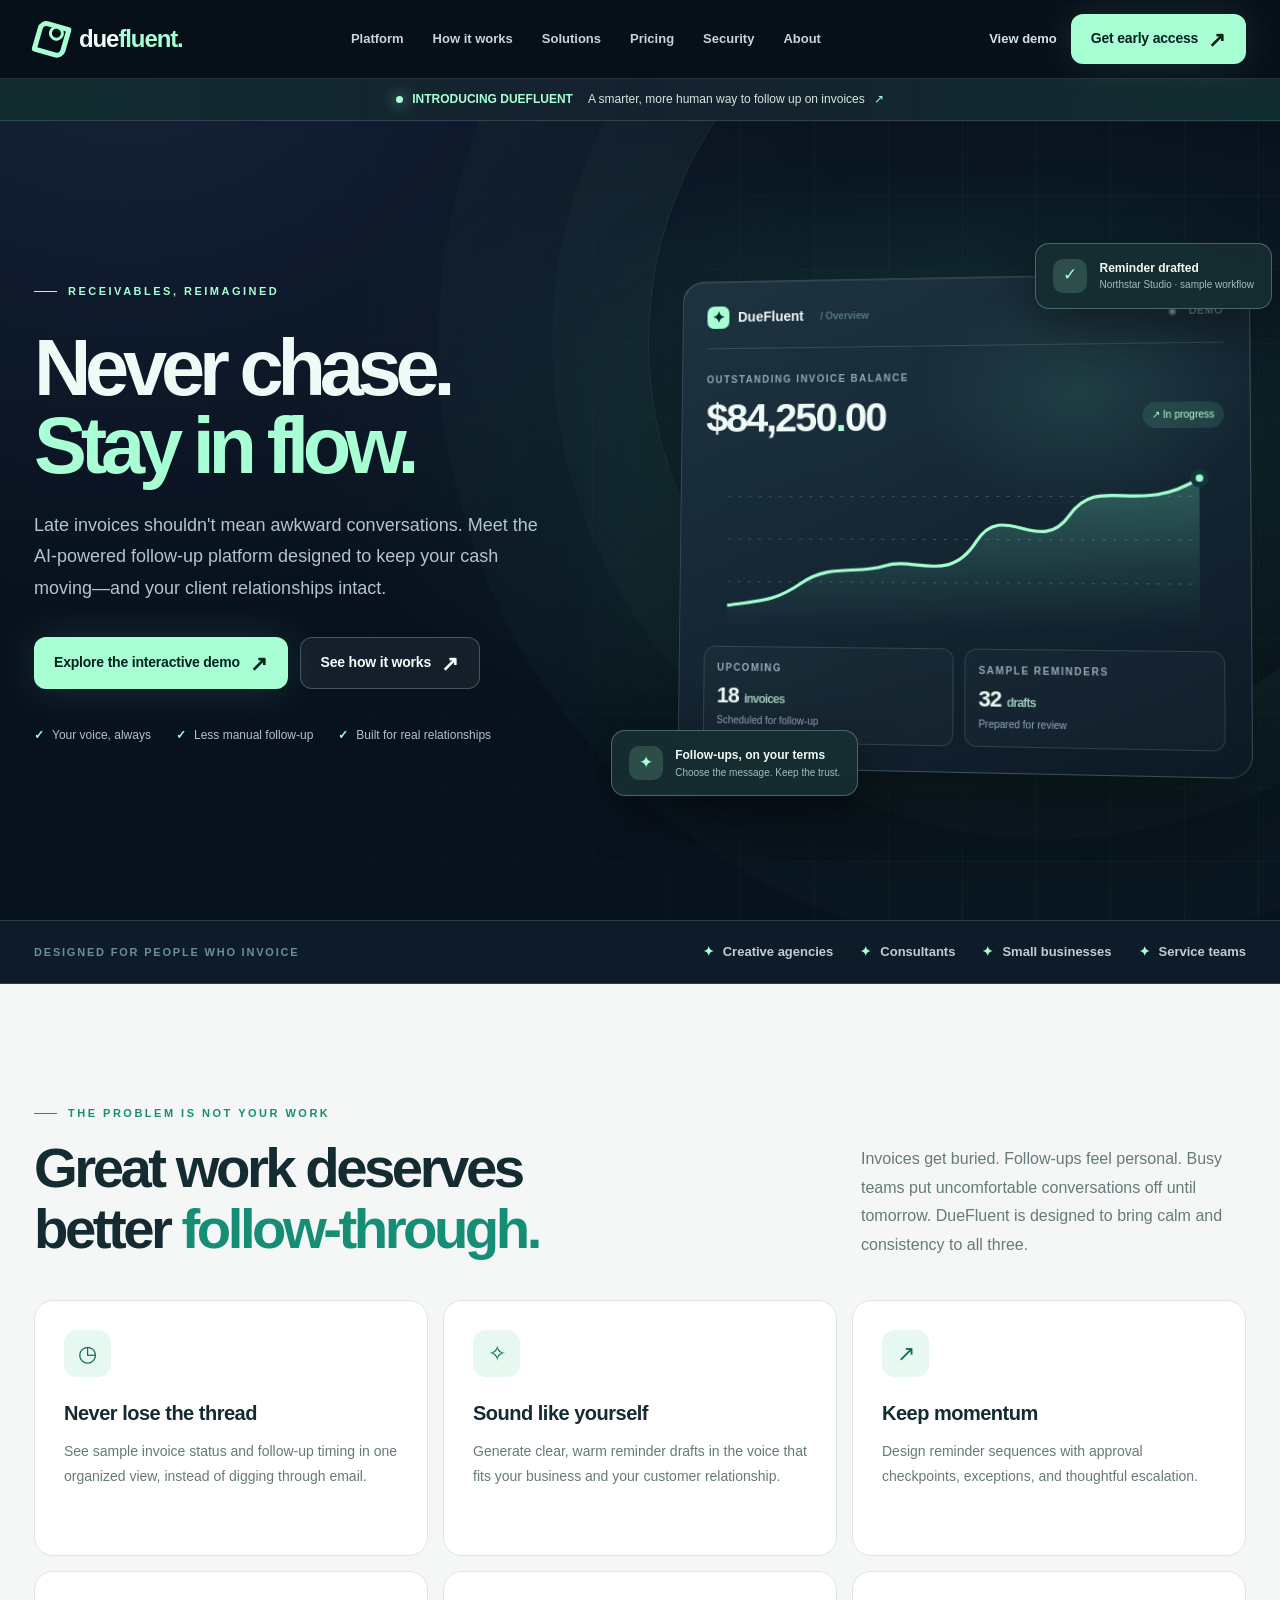
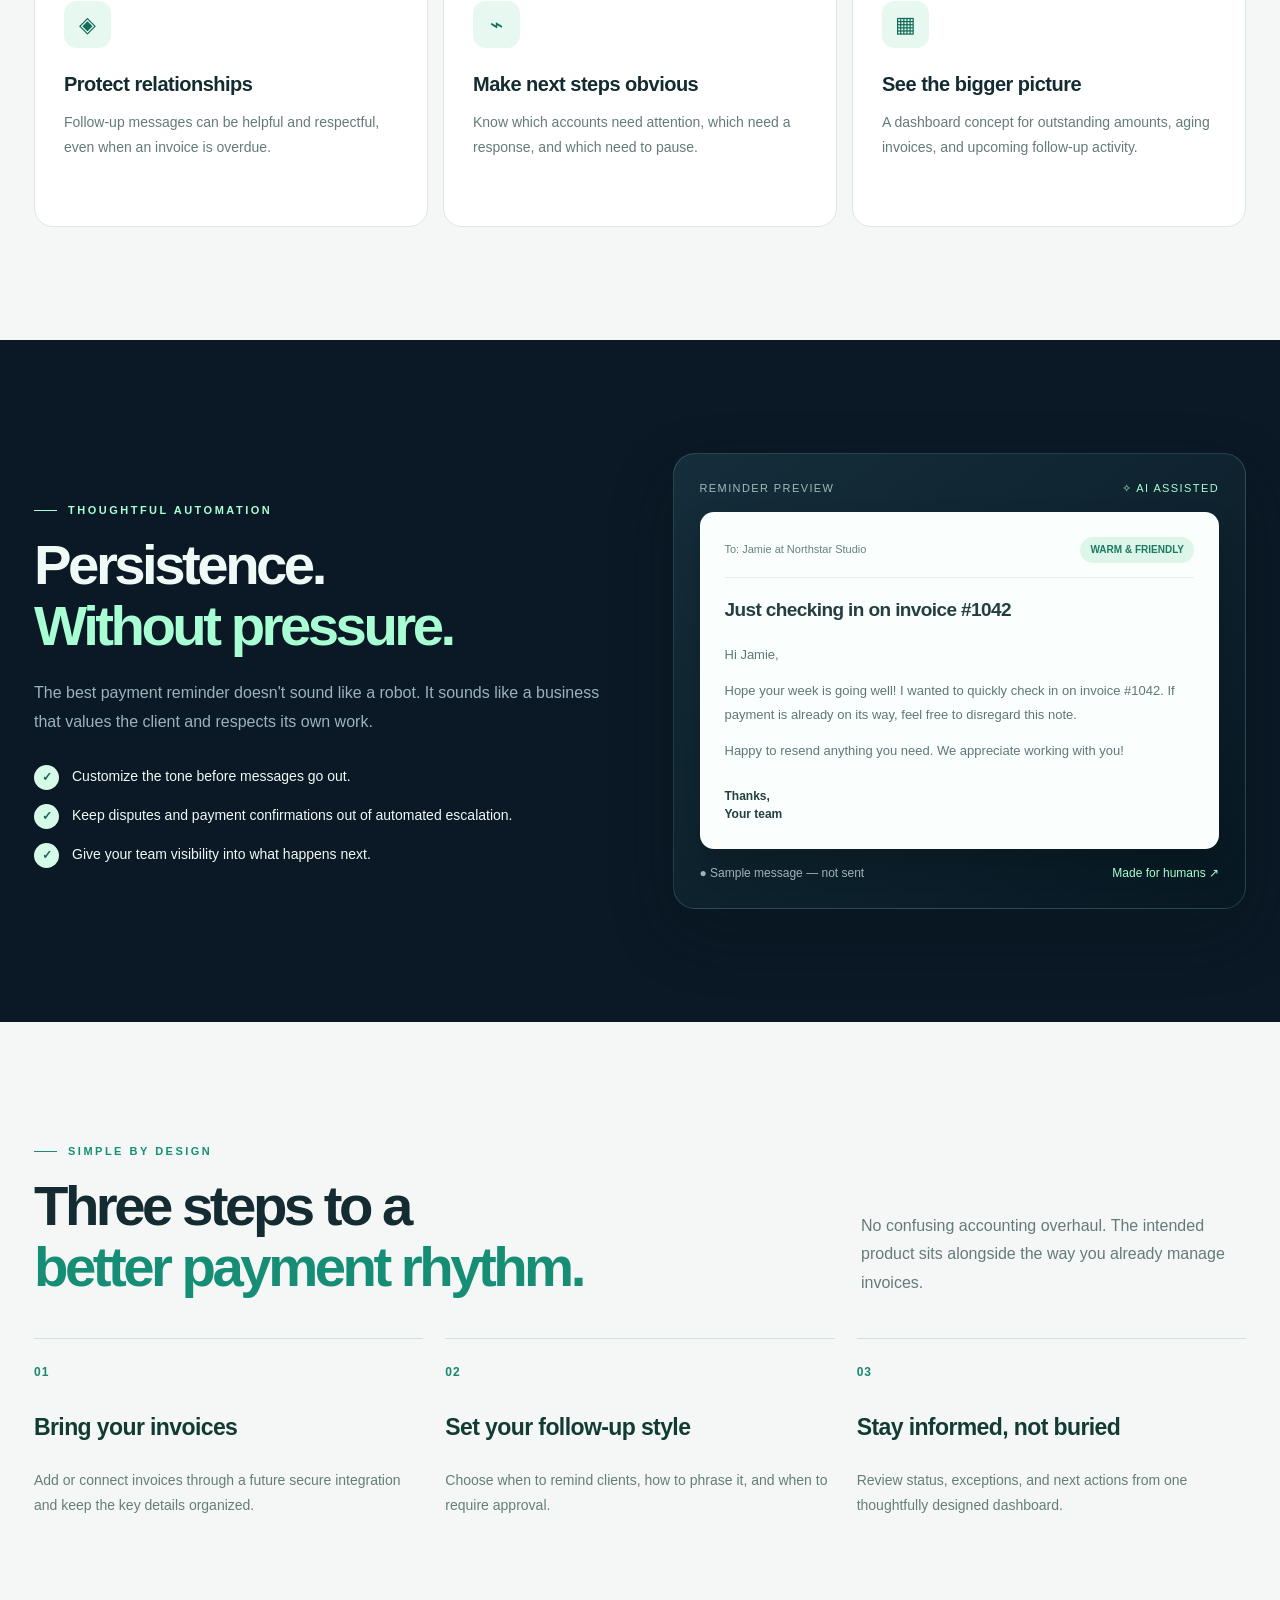
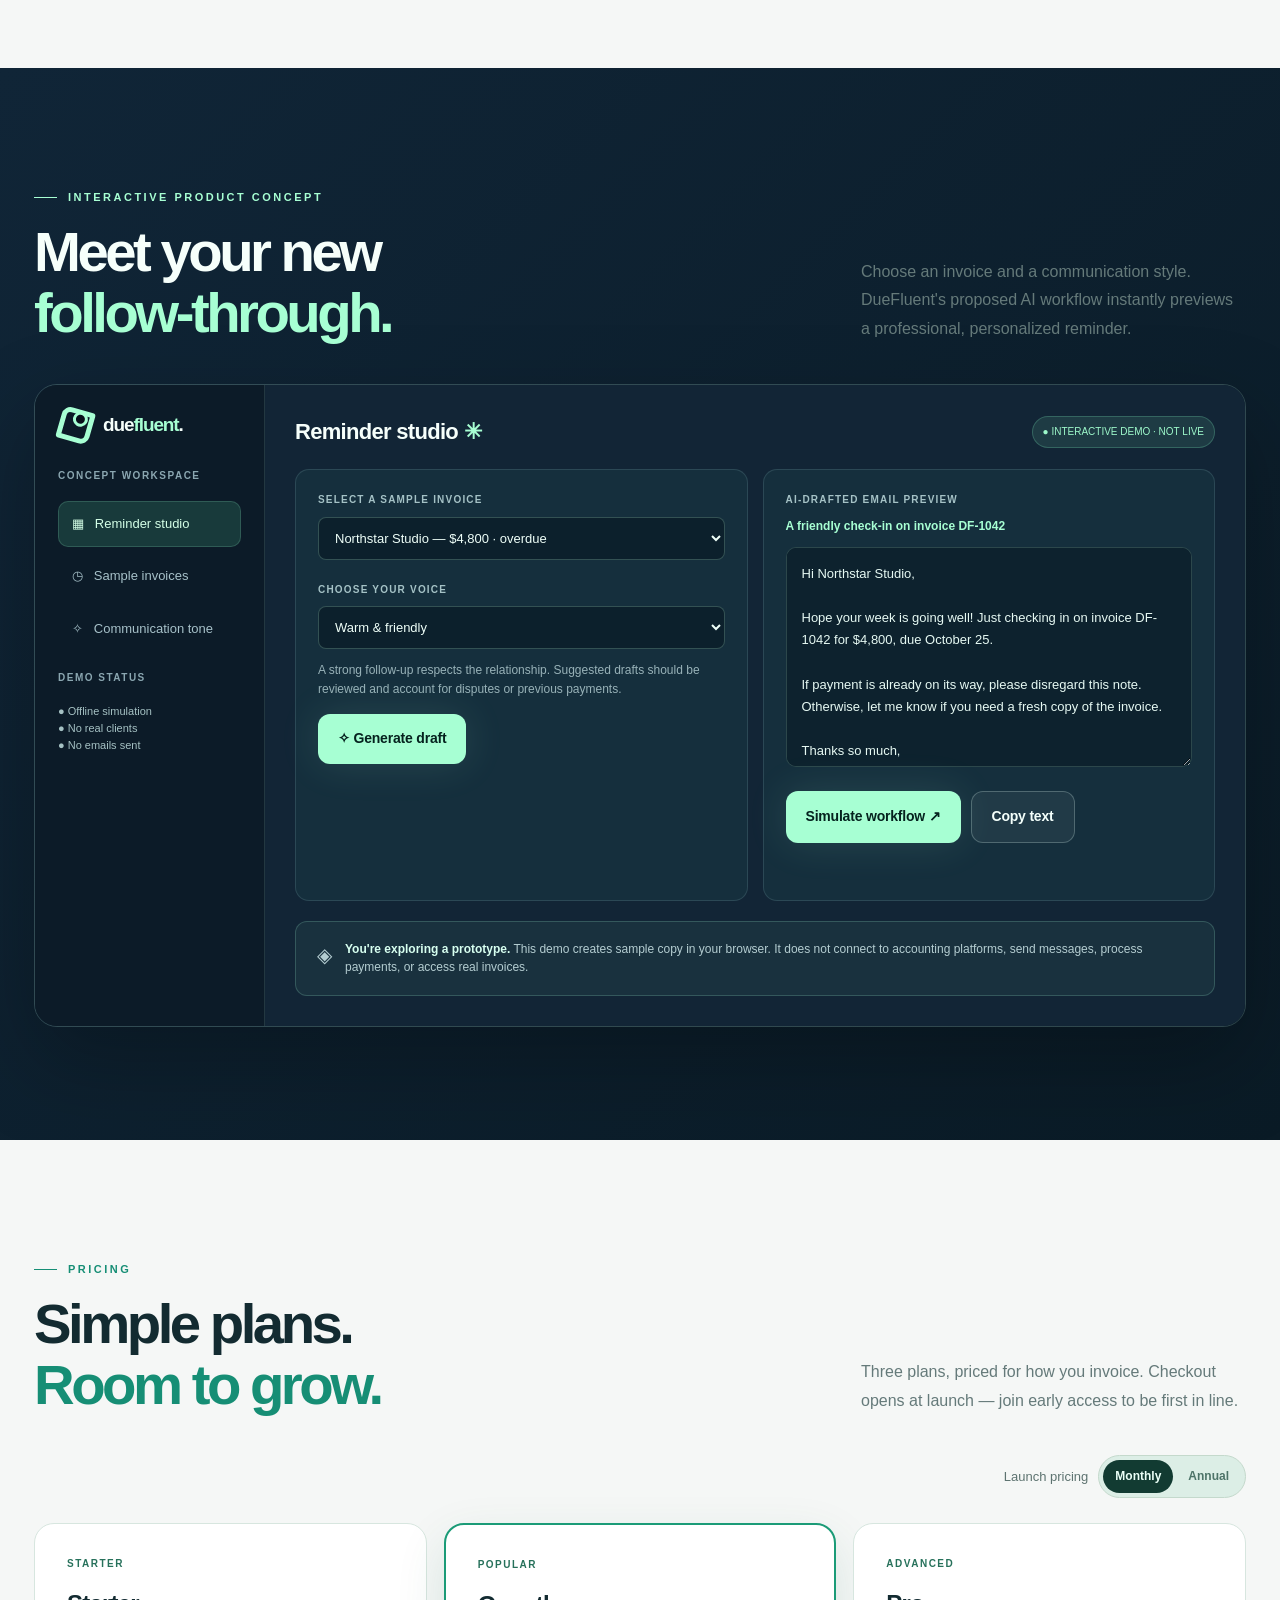
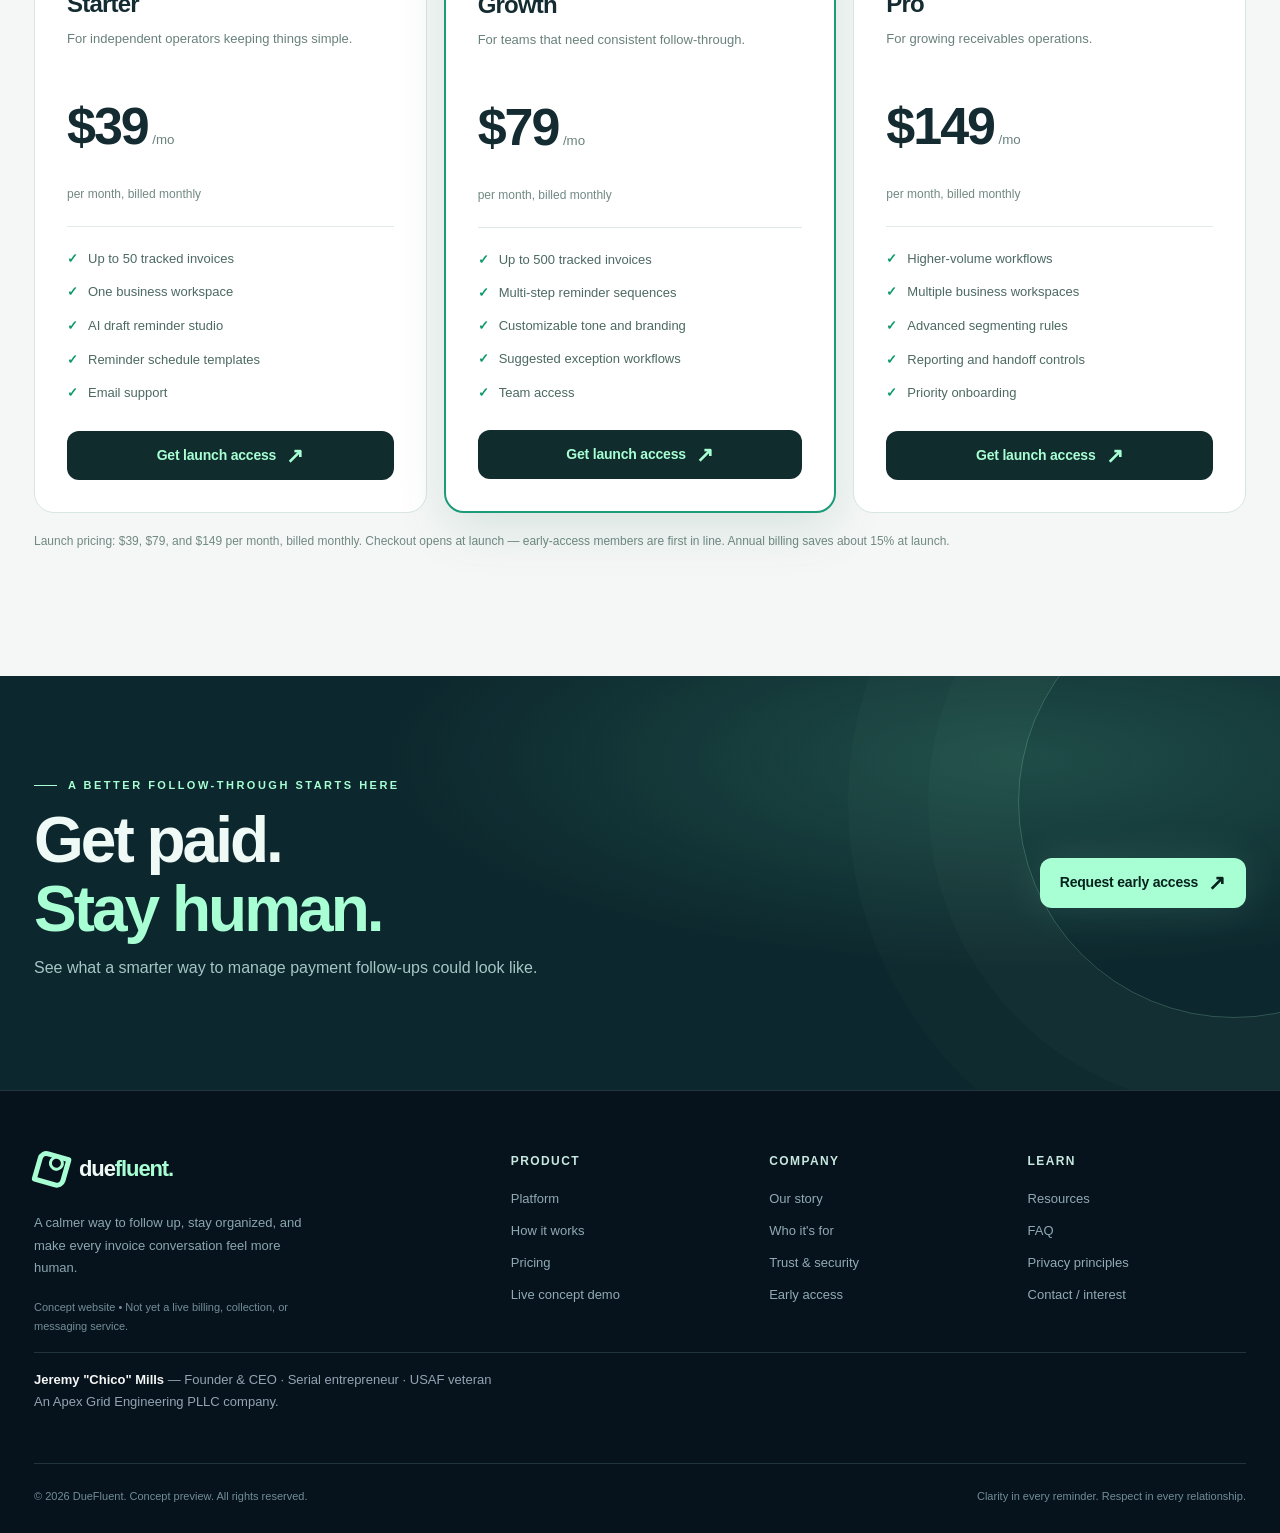
==== commit 9613e3a9: "DueFluent pricing: strike 'pricing concept' framing, state launch tiers plainly (Elevation Ship B, G" ====
--- a/index.html
+++ b/index.html
@@ -2,7 +2,7 @@
 <link rel="canonical" href="https://duefluent.com/"><meta name="google-site-verification" content="WP0DIrSMC9Fhs0q4CsPYohknDRpKQXsHMinU67TN0Js"><meta name="msvalidate.01" content="6FB67DB2B5F2DDF65602E7C40A78C5F6"><script type="application/ld+json">{"@context":"https://schema.org","@graph":[{"@type":"Organization","@id":"https://duefluent.com/#org","name":"DueFluent","url":"https://duefluent.com/","email":"info@duefluent.com","slogan":"Your invoices. Our follow-through.","description":"DueFluent is an automated, courteous invoice payment reminder service for small businesses, operated under Apex Grid Engineering PLLC.","parentOrganization":{"@type":"Organization","name":"Apex Grid Engineering PLLC"},"address":{"@type":"PostalAddress","addressLocality":"Queen Creek","addressRegion":"AZ","addressCountry":"US"},"founder":{"@type":"Person","@id":"https://duefluent.com/#founder","name":"Jeremy \"Chico\" Mills","jobTitle":"Founder & CEO","sameAs":["https://www.linkedin.com/in/chicomills","https://www.crunchbase.com/person/jeremy-mills-6be4"]}},{"@type":"WebSite","@id":"https://duefluent.com/#site","url":"https://duefluent.com/","name":"DueFluent","publisher":{"@id":"https://duefluent.com/#org"}},{"@type":"SoftwareApplication","name":"DueFluent","url":"https://duefluent.com/","applicationCategory":"BusinessApplication","operatingSystem":"Web","publisher":{"@id":"https://duefluent.com/#org"},"description":"Automated courteous invoice payment reminders for small businesses: connects to the customer's invoicing system (QuickBooks Online first), reads open invoices, and sends friendly-to-firm reminders on an owner-configured schedule, with instant stop on disputed invoices. A reminder service, not a collections agency."}]}</script><style>:root{--ink:#080e1a;--navy:#091421;--navy2:#101e2c;--navy3:#162638;--cream:#f5f7f6;--paper:#fff;--muted:#92a4b4;--dark-text:#132b31;--mint:#a7ffd3;--mint2:#64e9b1;--aqua:#4fe3cd;--blue:#769bff;--lav:#c7baff;--border:rgba(180,230,223,.16);--shadow:0 30px 90px rgba(0,0,0,.35)}
 *{box-sizing:border-box}html{scroll-behavior:smooth}body{margin:0;background:var(--ink);color:#effaf6;font:16px/1.55 Inter,ui-sans-serif,-apple-system,BlinkMacSystemFont,'Segoe UI',sans-serif;overflow-x:hidden}button,input,select,textarea{font:inherit}button{cursor:pointer}a{color:inherit;text-decoration:none}button:focus-visible,a:focus-visible,input:focus-visible,select:focus-visible,textarea:focus-visible{outline:3px solid var(--mint);outline-offset:4px}::selection{color:#08161a;background:var(--mint)}.container{width:min(1212px,calc(100% - 48px));margin:auto}.site-header{position:sticky;top:0;z-index:100;background:rgba(8,17,27,.85);backdrop-filter:blur(22px);border-bottom:1px solid var(--border)}.topbar{height:78px;display:flex;align-items:center;justify-content:space-between;gap:20px}.brand{display:inline-flex;align-items:center;gap:11px;font-size:24px;letter-spacing:-1.1px;font-weight:790;white-space:nowrap}.brand b{color:var(--mint);font-weight:790}.brand-mark{height:34px;width:34px;position:relative;display:grid;place-items:center;transform:rotate(-12deg)}.brand-mark:before{content:"";position:absolute;width:23px;height:23px;border:5px solid var(--mint);border-radius:9px 3px 9px 3px;transform:rotate(28deg)}.brand-mark:after{content:"";position:absolute;width:9px;height:9px;background:var(--ink);border:3px solid var(--mint);border-radius:100%;transform:translate(6px,-5px)}.nav{display:flex;align-items:center;gap:29px}.nav a{font-size:13px;font-weight:650;color:#c7d4dc;transition:color .2s}.nav a:hover,.nav a.active{color:var(--mint)}.actions{display:flex;align-items:center;gap:14px}.mini-link{font-size:13px;font-weight:650;color:#d3e4e6}.btn{border:0;display:inline-flex;align-items:center;justify-content:center;gap:10px;border-radius:12px;padding:14px 20px;font-weight:760;font-size:14px;letter-spacing:-.2px;transition:transform .2s,background .2s,box-shadow .2s;white-space:nowrap}.btn:hover{transform:translateY(-2px)}.btn-primary{background:var(--mint);color:#05221e;box-shadow:0 0 42px rgba(167,255,211,.12)}.btn-primary:hover{background:#cbffe7;box-shadow:0 0 46px rgba(167,255,211,.27)}.btn-ghost{border:1px solid rgba(223,255,246,.24);background:rgba(255,255,255,.055);color:#f4fffb}.btn-light{background:#102c2d;color:var(--mint)}.btn-arrow{font-size:21px;line-height:1}.mobile-toggle{display:none;background:transparent;border:1px solid var(--border);color:#fff;border-radius:10px;padding:9px 12px;font-size:21px}.announcement{display:flex;align-items:center;justify-content:center;gap:9px;padding:11px 20px;background:linear-gradient(90deg,#112d30,#15212f,#112d30);font-size:12px;color:#d4e7df;border-bottom:1px solid var(--border)}.announcement strong{color:var(--mint)}.dot{height:7px;width:7px;border-radius:100%;display:inline-block;background:var(--mint);box-shadow:0 0 15px var(--mint)}.hero{position:relative;isolation:isolate;min-height:690px;padding:94px 0 115px;overflow:hidden;background:radial-gradient(ellipse at 75% 39%,rgba(56,120,124,.22),transparent 49%),radial-gradient(ellipse at 10% -10%,rgba(92,111,192,.16),transparent 45%),#08121e}.hero:after,.dark-grid:after{content:"";position:absolute;inset:0;pointer-events:none;z-index:-1;background-image:linear-gradient(rgba(149,202,206,.038) 1px,transparent 1px),linear-gradient(90deg,rgba(149,202,206,.038) 1px,transparent 1px);background-size:74px 74px;mask-image:linear-gradient(90deg,transparent 6%,#000 78%)}.hero:before{content:"";position:absolute;right:-170px;top:-180px;width:800px;height:800px;border:1px solid rgba(161,245,211,.10);border-radius:50%;box-shadow:0 0 0 96px rgba(119,226,183,.025),0 0 0 210px rgba(119,226,183,.02);pointer-events:none}.hero-grid{display:grid;grid-template-columns:1.02fr .98fr;align-items:center;gap:43px;position:relative}.eyebrow{font-size:11px;font-weight:850;letter-spacing:2.5px;text-transform:uppercase;color:var(--mint);display:inline-flex;align-items:center;gap:11px}.eyebrow:before{content:"";height:1px;width:23px;background:var(--mint)}h1,h2,h3,h4,p{margin-top:0}h1{font-size:clamp(57px,6.2vw,99px);line-height:.975;letter-spacing:-6.2px;font-weight:810;margin:29px 0 26px}h1 em,h2 em{font-style:normal;color:var(--mint)}.hero p{max-width:520px;font-size:18px;line-height:1.75;color:#b1c5cf}.hero-buttons{display:flex;gap:12px;flex-wrap:wrap;margin-top:33px}.hero-micro{display:flex;gap:25px;margin-top:37px;align-items:center;flex-wrap:wrap}.hero-micro span{display:flex;align-items:center;gap:8px;color:#b1c2c9;font-size:12px}.hero-micro span:before{content:"✓";font-weight:900;color:var(--mint)}.dashboard-scene{position:relative;padding:60px 0 35px;perspective:1100px}.dash-panel{position:relative;z-index:2;background:linear-gradient(155deg,rgba(30,51,65,.96),rgba(11,25,37,.99));border:1px solid rgba(190,242,227,.19);border-radius:22px;box-shadow:0 40px 110px rgba(0,0,0,.55),inset 0 1px rgba(255,255,255,.08);padding:25px;transform:rotateY(-5deg) rotateX(2deg);overflow:hidden}.dash-panel:before{content:"";position:absolute;top:0;right:0;width:330px;height:240px;background:radial-gradient(ellipse,rgba(107,239,197,.10),transparent 70%);pointer-events:none}.dash-head{display:flex;align-items:center;justify-content:space-between;border-bottom:1px solid var(--border);padding-bottom:20px;margin-bottom:24px}.dash-logo{display:flex;align-items:center;gap:9px;font-size:14px;font-weight:760}.dash-smallmark{width:23px;height:23px;background:var(--mint);border-radius:7px;color:#072925;font-size:16px;text-align:center;line-height:23px}.dash-menu{color:#829aaa;font-size:10px;letter-spacing:.8px}.dash-statlabel{color:#91aab6;text-transform:uppercase;font-size:10px;font-weight:750;letter-spacing:1.5px}.dash-number{font-weight:780;font-size:41px;letter-spacing:-2px;line-height:1.3;margin:5px 0}.dash-pill{font-size:10px;color:#b9ffdc;background:rgba(121,236,178,.12);padding:5px 9px;border-radius:20px}.chart-svg{width:100%;height:162px;margin:19px 0 11px;overflow:visible}.dash-bottom{display:grid;grid-template-columns:1fr 1fr;gap:11px}.dash-tile{border:1px solid var(--border);background:rgba(255,255,255,.025);border-radius:12px;padding:13px}.dash-tile .v{font-size:22px;font-weight:800;letter-spacing:-.8px;margin-top:4px}.dash-tile .sub{color:#92aab6;font-size:10px}.floating-note{position:absolute;z-index:3;border-radius:14px;border:1px solid rgba(183,245,227,.30);background:rgba(22,45,49,.97);box-shadow:0 16px 48px rgba(0,0,0,.4);padding:15px 17px;display:flex;gap:12px;align-items:center;min-width:224px;animation:levitate 5s ease-in-out infinite}.floating-note.one{top:28px;right:-26px}.floating-note.two{bottom:9px;left:-62px;animation-delay:-2.5s}.note-icon{width:34px;height:34px;border-radius:10px;background:rgba(167,255,211,.16);display:grid;place-items:center;font-size:17px;color:var(--mint)}.floating-note .t{font-size:12px;font-weight:750}.floating-note .s{font-size:10px;color:#a4bdbb}.scene-glow{position:absolute;inset:15% 5%;filter:blur(70px);background:rgba(73,220,179,.16)}@keyframes levitate{0%,100%{transform:translateY(0)}50%{transform:translateY(-11px)}}.ticker{border-top:1px solid var(--border);border-bottom:1px solid var(--border);background:#0d1c28;padding:21px 0}.ticker-in{display:flex;gap:22px;align-items:center;justify-content:space-between;flex-wrap:wrap}.ticker-intro{font-size:11px;letter-spacing:1.8px;text-transform:uppercase;color:#6d8d9d;font-weight:700}.ticker-items{display:flex;gap:27px;align-items:center;flex-wrap:wrap}.ticker-items span{color:#beced5;font-size:13px;font-weight:680}.ticker-items span:before{content:'✦';margin-right:9px;color:var(--mint)}section.section{padding:113px 0}.section-light{background:var(--cream);color:var(--dark-text)}.section-soft{background:#eaf1ed;color:var(--dark-text)}.section-dark{background:#0b1825;color:#effaf6;position:relative}.section-head{display:flex;justify-content:space-between;gap:34px;align-items:end;margin-bottom:40px}.section-head h2,.section-title{font-size:clamp(37px,4.4vw,61px);letter-spacing:-3.5px;line-height:1.08;margin:16px 0 0;font-weight:800}.section-head p{max-width:385px;margin:0;color:#657a7a;line-height:1.8}.section-dark .section-head p{color:#a0b7be}.section-light .eyebrow,.section-soft .eyebrow{color:#168e75}.section-light .eyebrow:before,.section-soft .eyebrow:before{background:#168e75}.feature-grid{display:grid;grid-template-columns:repeat(3,1fr);gap:15px}.feature{padding:29px;background:#fff;border:1px solid #dce7e3;border-radius:19px;min-height:256px;transition:transform .2s,box-shadow .2s}.feature:hover{transform:translateY(-5px);box-shadow:0 20px 50px rgba(24,73,58,.10)}.ficon{width:47px;height:47px;display:grid;place-items:center;background:#e6f8ef;color:#126c59;border-radius:13px;font-size:22px;margin-bottom:21px}.feature h3{font-size:20px;letter-spacing:-.5px;margin-bottom:10px}.feature p{font-size:14px;color:#657a7a;line-height:1.75;margin:0}.split{display:grid;grid-template-columns:1fr 1fr;gap:65px;align-items:center}.muted{color:#6a8181;line-height:1.8}.muted-on-dark{color:#9bb4ba;line-height:1.8}.label-list{display:grid;gap:14px;margin-top:29px}.label-list div{display:flex;align-items:start;gap:13px;font-size:14px;line-height:1.65}.label-list i{width:25px;height:25px;border-radius:50%;background:#d5fae7;display:grid;place-items:center;font-style:normal;font-weight:900;font-size:12px;color:#126951;flex:none}.workflow-art{border-radius:22px;padding:26px;background:linear-gradient(145deg,#152e3b,#071822);border:1px solid rgba(166,248,221,.17);box-shadow:0 24px 65px rgba(1,27,30,.24)}.mail-card{background:#fafffd;border-radius:14px;padding:25px;color:#253e41;box-shadow:0 15px 30px rgba(0,0,0,.18)}.mail-head{display:flex;justify-content:space-between;align-items:center;font-size:11px;color:#68807e;border-bottom:1px solid #e5efec;padding-bottom:14px;margin-bottom:17px}.mail-label{background:#def5e9;color:#197b63;padding:5px 10px;border-radius:20px;font-size:10px;font-weight:800}.mail-card h3{font-size:19px;letter-spacing:-.6px}.mail-card p{font-size:13px;line-height:1.8;color:#607777}.signature{font-size:12px;font-weight:720;margin-top:24px}.steps{display:grid;grid-template-columns:repeat(3,1fr);gap:22px}.step{border-top:1px solid rgba(100,223,177,.29);padding:24px 0}.step .n{font-size:12px;color:var(--mint);letter-spacing:1px;font-weight:750;margin-bottom:28px}.step h3{font-size:23px;letter-spacing:-.6px}.step p{font-size:14px;color:#9db5bd;line-height:1.75}.demo-section{background:linear-gradient(135deg,#102537,#0a1b26);color:#f6fffb}.demo-shell{display:grid;grid-template-columns:230px 1fr;gap:0;border:1px solid rgba(193,242,226,.20);border-radius:23px;overflow:hidden;box-shadow:0 35px 90px rgba(0,0,0,.26)}.demo-sidebar{background:#0c1b28;padding:23px;border-right:1px solid rgba(193,242,226,.13)}.demo-sidebar .small{color:#8ba7b1;font-size:10px;letter-spacing:1.5px;font-weight:800;text-transform:uppercase;margin:18px 0}.demo-tab{border:1px solid transparent;background:transparent;color:#a7c1c9;border-radius:10px;padding:12px 13px;width:100%;text-align:left;font-size:13px;display:flex;align-items:center;gap:10px;margin-bottom:6px}.demo-tab.active{background:#183a3b;color:#d4ffe7;border-color:rgba(158,255,213,.17)}.demo-main{background:#122536;padding:30px;min-width:0}.demo-top{display:flex;justify-content:space-between;align-items:center;gap:12px;margin-bottom:20px;flex-wrap:wrap}.demo-top strong{font-size:22px;letter-spacing:-.7px}.live-chip{background:rgba(133,250,195,.10);border:1px solid rgba(133,250,195,.22);font-size:10px;color:#9df8ca;padding:7px 10px;border-radius:40px}.demo-columns{display:grid;grid-template-columns:1fr 1fr;gap:15px}.demo-card{border:1px solid rgba(169,216,217,.15);background:#152f3d;padding:22px;border-radius:14px;min-width:0}.demo-card label{font-size:10px;letter-spacing:1.2px;font-weight:850;color:#a5c2c6;text-transform:uppercase;display:block;margin-bottom:9px}.demo-card select{width:100%;padding:12px;background:#0c202c;border:1px solid rgba(193,255,221,.22);border-radius:8px;color:#effff9;font-size:13px}.demo-card textarea{background:#0d222e;border:1px solid rgba(193,255,221,.17);border-radius:10px;color:#e6f9f3;font-size:13px;padding:15px;width:100%;height:220px;resize:vertical;line-height:1.7}.demo-card .mini{color:#98b2b8;font-size:12px;margin:12px 0 0}.demo-actions{display:flex;gap:10px;flex-wrap:wrap;margin-top:16px}.demo-feedback{color:var(--mint);font-size:12px;min-height:22px;margin-top:13px}.callout{display:flex;gap:13px;align-items:start;padding:18px 21px;border-radius:12px;border:1px solid rgba(159,245,210,.2);background:rgba(145,243,201,.06);font-size:12px;color:#b4cdd1;margin-top:20px}.callout strong{color:#d7fff0}.price-grid{display:grid;grid-template-columns:repeat(3,1fr);gap:17px}.price-card{background:#fff;border:1px solid #d7e6df;border-radius:20px;padding:32px;position:relative;display:flex;flex-direction:column;gap:0}.price-card.popular{border:2px solid #1b9b77;box-shadow:0 18px 50px rgba(14,96,75,.12)}.price-card .tag{font-size:10px;font-weight:900;letter-spacing:1.5px;color:#27715b;text-transform:uppercase}.price-card h3{font-size:24px;letter-spacing:-.8px;margin:13px 0 7px}.price-card .price-desc{font-size:13px;color:#69817c;min-height:44px}.price-card .amount{font-size:52px;font-weight:810;letter-spacing:-2px;margin-top:15px}.amount small{font-size:14px;color:#7a908c;letter-spacing:0;font-weight:500}.price-card .features{padding:22px 0 27px;margin-top:22px;border-top:1px solid #e1ebe6;display:grid;gap:13px;flex:1}.price-card .features span{font-size:13px;color:#4c6962}.price-card .features span:before{content:'✓';margin-right:10px;color:#0d9a6a;font-weight:900}.price-card .btn{width:100%}.billing-toggle{display:flex;justify-content:end;align-items:center;gap:10px;margin-bottom:25px;font-size:13px;color:#5d7370}.switch{border:1px solid #c4d9cc;border-radius:100px;background:#dceee6;display:inline-flex;padding:4px;gap:3px}.switch button{background:none;color:#4d7368;border:0;border-radius:100px;padding:7px 12px;font-weight:750;font-size:12px}.switch button.selected{background:#123b32;color:#eafff7}.faq-grid{display:grid;grid-template-columns:1fr 1fr;gap:13px}.faq-grid details{border:1px solid #dae8df;background:#fff;border-radius:13px;padding:19px 20px}.faq-grid summary{font-weight:760;font-size:15px;cursor:pointer;list-style:none;display:flex;justify-content:space-between;gap:20px}.faq-grid summary:after{content:'+';color:#208265;font-size:21px}.faq-grid details[open] summary:after{content:'−'}.faq-grid p{color:#68817a;font-size:13px;line-height:1.8;margin:14px 0 0}.cta-section{background:radial-gradient(ellipse at 80% 20%,rgba(104,226,176,.2),transparent 45%),#0c272d;padding:93px 0;position:relative;overflow:hidden}.cta-section:before{content:'';position:absolute;right:-170px;top:-90px;width:430px;height:430px;border:1px solid rgba(171,255,211,.22);border-radius:50%;box-shadow:0 0 0 90px rgba(171,255,211,.02),0 0 0 170px rgba(171,255,211,.02)}.cta-inner{display:flex;align-items:center;justify-content:space-between;gap:35px;position:relative}.cta-inner h2{font-size:clamp(39px,5vw,69px);letter-spacing:-3px;line-height:1.08;margin:12px 0}.cta-inner p{color:#a5c7c5}.site-footer{background:#07131c;border-top:1px solid var(--border);padding:61px 0 28px}.footer-top{display:grid;grid-template-columns:2fr 1fr 1fr 1fr;gap:40px}.footer-top .brand{font-size:22px}.footer-top p{font-size:13px;color:#8ba6b0;max-width:280px;line-height:1.75;margin-top:18px}.footer-col h4{font-size:12px;letter-spacing:1.4px;color:#c6e8df;text-transform:uppercase;margin:0 0 18px}.footer-col a{display:block;color:#90aab5;font-size:13px;margin-bottom:12px}.footer-col a:hover{color:var(--mint)}.footer-bottom{border-top:1px solid var(--border);padding-top:24px;margin-top:48px;display:flex;justify-content:space-between;flex-wrap:wrap;gap:12px;color:#708d99;font-size:11px}.page-hero{position:relative;background:radial-gradient(ellipse at 80% 0,rgba(64,156,137,.17),transparent 50%),#0a1825;padding:100px 0 90px;overflow:hidden}.page-hero:after{content:"";position:absolute;width:560px;height:560px;border-radius:50%;right:-140px;top:-350px;border:1px solid rgba(141,253,214,.14);box-shadow:0 0 0 85px rgba(141,253,214,.022),0 0 0 165px rgba(141,253,214,.018);pointer-events:none}.page-hero h1{font-size:clamp(49px,6vw,83px);max-width:930px;margin:23px 0;line-height:1.05;letter-spacing:-4px}.page-hero p{max-width:650px;font-size:18px;color:#abc2c9;line-height:1.75}.page-hero .hero-buttons{margin-top:30px}.stat-row{display:grid;grid-template-columns:repeat(3,1fr);gap:20px;margin-top:37px}.stat-row>div{padding:27px;border:1px solid rgba(192,245,224,.16);background:rgba(255,255,255,.025);border-radius:16px}.stat-row strong{font-size:26px;letter-spacing:-1px;display:block}.stat-row span{font-size:12px;color:#91aeb7}.value-grid{display:grid;grid-template-columns:repeat(2,1fr);gap:17px}.value-card{border-radius:18px;padding:32px;background:#fff;border:1px solid #dce8e0}.value-card h3{font-size:22px;margin:16px 0 11px}.value-card p{color:#69827d;font-size:14px}.industry-grid{display:grid;grid-template-columns:repeat(3,1fr);gap:17px}.industry{padding:32px;border:1px solid #dce7df;background:#fff;border-radius:18px}.industry .ic{font-size:31px}.industry h3{font-size:21px;letter-spacing:-.6px;margin:16px 0 10px}.industry p{font-size:14px;color:#69807c;line-height:1.75}.process-lines{display:grid;grid-template-columns:repeat(2,1fr);gap:20px}.process-line{display:flex;gap:20px;padding:29px 0;border-top:1px solid #cbdad1}.process-line .digit{font-size:38px;color:#15916d;font-weight:800;line-height:1}.process-line h3{font-size:21px;margin-bottom:8px}.process-line p{font-size:14px;color:#66807a}.security-list{display:grid;grid-template-columns:1fr 1fr;gap:16px}.security-item{background:#fff;border:1px solid #dce9e2;border-radius:16px;padding:29px}.security-item h3{font-size:20px;margin:13px 0}.security-item p{font-size:14px;color:#68817a}.notice{border-left:3px solid #198b6f;background:#e6f4ed;padding:17px 20px;color:#315b50;border-radius:4px;font-size:13px;line-height:1.7}.founder-grid{display:grid;grid-template-columns:1fr 1fr;gap:35px;align-items:center}.mission-art{height:410px;display:flex;align-items:center;justify-content:center;position:relative;background:radial-gradient(circle at 50% 45%,rgba(112,236,187,.23),transparent 55%),linear-gradient(135deg,#123240,#0b1b2a);border-radius:26px;overflow:hidden;border:1px solid rgba(190,255,222,.17)}.mission-art .bigmark{font-size:160px;font-weight:850;color:var(--mint);letter-spacing:-10px}.mission-art:before,.mission-art:after{content:"";position:absolute;width:390px;height:390px;border:1px solid rgba(164,244,208,.28);border-radius:50%}.mission-art:after{width:270px;height:270px;border-style:dashed;animation:spin 30s linear infinite}@keyframes spin{to{transform:rotate(360deg)}}.form-grid{display:grid;grid-template-columns:1fr 1fr;gap:20px}.interest-form{background:#fff;color:#0e302c;border-radius:20px;padding:30px;box-shadow:0 28px 70px rgba(0,0,0,.16)}.interest-form label{font-size:12px;font-weight:790;display:block;margin:0 0 9px}.interest-form input,.interest-form select,.interest-form textarea{width:100%;border:1px solid #cfe1d9;background:#f7faf8;color:#133e36;border-radius:10px;padding:13px 14px;outline:0;margin-bottom:20px}.interest-form input:focus,.interest-form select:focus,.interest-form textarea:focus{border-color:#218b6d;box-shadow:0 0 0 3px rgba(70,193,149,.13)}.interest-form textarea{height:90px}.interest-form .btn{width:100%}.fineprint{font-size:11px;line-height:1.6;color:#6e8780;margin:13px 0 0}.success-box{border-radius:11px;background:#e5faef;border:1px solid #b8e6d0;padding:15px;color:#136548;font-size:13px;display:none;margin-top:14px}.success-box.show{display:block}.local-entries{margin-top:15px;font-size:12px;color:#9bb9b4}.chip-row{display:flex;flex-wrap:wrap;gap:10px;margin:25px 0}.chip{padding:8px 12px;border:1px solid rgba(176,250,212,.25);border-radius:30px;color:#bcdfd2;background:rgba(154,239,206,.06);font-size:12px}.divider-line{height:1px;background:#d8e7df;margin:35px 0}.story-quote{background:#103131;padding:38px;border-radius:18px;color:#d2f8e5;font-size:24px;line-height:1.5;letter-spacing:-.5px}.toast{position:fixed;right:22px;bottom:22px;background:#b6ffdb;color:#0b2c21;border:1px solid #d2ffe9;border-radius:13px;padding:15px 21px;box-shadow:0 14px 50px rgba(0,0,0,.35);font-size:13px;font-weight:760;z-index:200;transform:translateY(90px);opacity:0;transition:.3s;pointer-events:none}.toast.show{opacity:1;transform:translateY(0)}.top-mini{margin-top:25px;font-size:12px;color:#9bb3b9}.top-mini strong{color:#cbfbe2}.long-text{font-size:15px;color:#617975;line-height:1.9;max-width:820px}.long-text h3{color:#15332c;margin:27px 0 10px}.long-text p{margin-bottom:20px}.tagline-note{color:#718983;font-size:12px;margin-top:19px}.desktop-hide{display:none}@media(max-width:1080px){.nav{gap:14px}.nav a{font-size:12px}.hero-grid{grid-template-columns:1fr 1fr;gap:20px}.floating-note.one{right:-10px}.floating-note.two{left:-10px}h1{font-size:71px;letter-spacing:-4px}}@media(max-width:900px){.topbar{height:70px}.mobile-toggle{display:block}.nav{display:none;position:absolute;left:0;right:0;top:69px;background:#0c1c29;border-bottom:1px solid var(--border);padding:21px 24px;flex-direction:column;align-items:stretch;gap:17px}.nav.open{display:flex}.nav a{font-size:15px}.actions .mini-link{display:none}.actions .btn{display:none}.hero{padding:68px 0 95px}.hero-grid{grid-template-columns:1fr}.hero-copy{max-width:700px}.dashboard-scene{width:min(600px,100%);margin:auto}.feature-grid,.industry-grid,.price-grid{grid-template-columns:repeat(2,1fr)}.split{gap:30px}.footer-top{grid-template-columns:2fr 1fr 1fr}.footer-top .footer-col:last-child{grid-column:2}.demo-shell{grid-template-columns:1fr}.demo-sidebar{display:flex;flex-wrap:wrap;gap:8px;padding:14px}.demo-sidebar .small{display:none}.demo-tab{width:auto;margin:0}.demo-sidebar .brand{display:none}}@media(max-width:620px){.container{width:min(100% - 32px,1212px)}.brand{font-size:22px}h1{font-size:clamp(52px,14vw,73px);letter-spacing:-3.8px}.hero p,.page-hero p{font-size:16px}.hero{padding-top:55px}.dash-panel{padding:17px;transform:none}.dash-number{font-size:34px}.floating-note{min-width:unset;padding:10px 12px}.floating-note.one{right:-4px;top:22px}.floating-note.two{bottom:-3px;left:-4px}.floating-note .t{font-size:10px}.floating-note .s{font-size:9px}.note-icon{width:28px;height:28px}.ticker-in{justify-content:start}.ticker-items{gap:13px}.ticker-items span{font-size:11px}section.section{padding:70px 0}.section-head{display:block}.section-head p{margin-top:20px}.section-head h2,.section-title{font-size:clamp(37px,10vw,49px);letter-spacing:-2.3px}.feature-grid,.industry-grid,.price-grid,.split,.faq-grid,.value-grid,.process-lines,.security-list,.founder-grid,.form-grid,.demo-columns,.stat-row{grid-template-columns:1fr}.feature{min-height:auto}.cta-inner{display:block}.cta-inner .btn{margin-top:18px}.footer-top{grid-template-columns:1fr 1fr;gap:28px}.footer-top>div:first-child{grid-column:1/-1}.footer-top .footer-col:last-child{grid-column:auto}.page-hero{padding:75px 0}.page-hero h1{font-size:clamp(45px,12vw,65px);letter-spacing:-3px}.demo-main{padding:19px}.demo-sidebar{padding:12px}.demo-tab{font-size:12px;padding:9px}.price-card{padding:26px}.brand-mark{width:28px}.hero-micro{gap:13px}.hero-micro span{font-size:11px}.workflow-art{padding:13px}.mail-card{padding:16px}.mission-art{height:310px}.footer-bottom{margin-top:30px}.announcement{font-size:10px;text-align:center}}
 @media(prefers-reduced-motion:reduce){*,*:before,*:after{scroll-behavior:auto!important;animation:none!important;transition:none!important}}
-</style></head><body><header class="site-header"><div class="container topbar"><a href="index.html" aria-label="DueFluent Home" class="brand"><span class="brand-mark" aria-hidden="true"></span><span>due<b>fluent</b><span style="color:var(--mint)">.</span></span></a><nav class="nav" id="mainNav" aria-label="Main navigation"><a href="platform.html" class="" aria-current="false">Platform</a><a href="how-it-works.html" class="" aria-current="false">How it works</a><a href="solutions.html" class="" aria-current="false">Solutions</a><a href="pricing.html" class="" aria-current="false">Pricing</a><a href="security.html" class="" aria-current="false">Security</a><a href="about.html" class="" aria-current="false">About</a></nav><div class="actions"><a class="mini-link" href="platform.html#demo">View demo</a><a class="btn btn-primary" href="early-access.html">Get early access <span class=btn-arrow aria-hidden=true>↗</span></a></div><button class="mobile-toggle" id="mobileToggle" aria-controls="mainNav" aria-expanded="false" aria-label="Open navigation">☰</button></div></header><div class="announcement"><span class="dot"></span><strong>INTRODUCING DUEFLUENT</strong> &nbsp; A smarter, more human way to follow up on invoices <span style="color:var(--mint)">↗</span></div><main><section class="hero"><div class="container hero-grid"><div class="hero-copy"><div class="eyebrow">Receivables, reimagined</div><h1>Never chase.<br/><em>Stay in flow.</em></h1><p>Late invoices shouldn't mean awkward conversations. Meet the AI-powered follow-up platform designed to keep your cash moving—and your client relationships intact.</p><div class="hero-buttons"><a class="btn btn-primary" href="platform.html#demo">Explore the interactive demo <span class=btn-arrow aria-hidden=true>↗</span></a><a class="btn btn-ghost" href="how-it-works.html">See how it works <span class=btn-arrow aria-hidden=true>↗</span></a></div><div class="hero-micro"><span>Your voice, always</span><span>Less manual follow-up</span><span>Built for real relationships</span></div></div><div class="dashboard-scene" aria-label="Illustrative DueFluent dashboard showing sample invoices and cash flow trends"><div class="scene-glow"></div><div class="floating-note one"><div class="note-icon">✓</div><div><div class="t">Reminder drafted</div><div class="s">Northstar Studio · sample workflow</div></div></div><div class="dash-panel"><div class="dash-head"><span class="dash-logo"><span class="dash-smallmark">✦</span>DueFluent <span style="color:#557884;font-size:10px;margin-left:8px">/ Overview</span></span><span class="dash-menu">◉ &nbsp; DEMO</span></div><div class="dash-statlabel">Outstanding invoice balance</div><div style="display:flex;align-items:center;justify-content:space-between;gap:7px"><div class="dash-number">$84,250<span style="color:var(--mint)">.</span>00</div><div class="dash-pill">↗ In progress</div></div><svg class="chart-svg" viewBox="0 0 450 154" role="img" aria-label="Illustrative cash collection trend"><defs><linearGradient id="area" x1="0" x2="0" y1="0" y2="1"><stop stop-color="#7dffd1" stop-opacity=".25"/><stop offset="1" stop-color="#7dffd1" stop-opacity="0"/></linearGradient></defs><path d="M0 28H450 M0 69H450 M0 110H450" stroke="#355260" stroke-dasharray="3 7" stroke-width="1"/><path d="M0 133 C32 128 45 130 73 111 S126 103 154 94 S215 112 241 71 S301 86 329 46 S392 48 450 11 L450 154 L0 154Z" fill="url(#area)"/><path d="M0 133 C32 128 45 130 73 111 S126 103 154 94 S215 112 241 71 S301 86 329 46 S392 48 450 11" stroke="#a4ffcf" stroke-width="3" fill="none"/><circle cx="450" cy="11" r="6" fill="#a4ffcf" stroke="#12343d" stroke-width="5"/></svg><div class="dash-bottom"><div class="dash-tile"><div class="dash-statlabel">Upcoming</div><div class="v">18 <span style="font-size:12px;color:#9ac4b4">invoices</span></div><div class="sub">Scheduled for follow-up</div></div><div class="dash-tile"><div class="dash-statlabel">Sample reminders</div><div class="v">32 <span style="font-size:12px;color:#9ac4b4">drafts</span></div><div class="sub">Prepared for review</div></div></div></div><div class="floating-note two"><div class="note-icon">✦</div><div><div class="t">Follow-ups, on your terms</div><div class="s">Choose the message. Keep the trust.</div></div></div></div></div></section><div class="ticker"><div class="container ticker-in"><span class="ticker-intro">Designed for people who invoice</span><div class="ticker-items"><span>Creative agencies</span><span>Consultants</span><span>Small businesses</span><span>Service teams</span></div></div></div><section class="section section-light"><div class="container"><div class="section-head"><div><div class="eyebrow">The problem is not your work</div><h2>Great work deserves<br/>better <em style="color:#168e75">follow-through.</em></h2></div><p>Invoices get buried. Follow-ups feel personal. Busy teams put uncomfortable conversations off until tomorrow. DueFluent is designed to bring calm and consistency to all three.</p></div><div class="feature-grid"><article class="feature"><div class="ficon">◷</div><h3>Never lose the thread</h3><p>See sample invoice status and follow-up timing in one organized view, instead of digging through email.</p></article><article class="feature"><div class="ficon">✧</div><h3>Sound like yourself</h3><p>Generate clear, warm reminder drafts in the voice that fits your business and your customer relationship.</p></article><article class="feature"><div class="ficon">↗</div><h3>Keep momentum</h3><p>Design reminder sequences with approval checkpoints, exceptions, and thoughtful escalation.</p></article><article class="feature"><div class="ficon">◈</div><h3>Protect relationships</h3><p>Follow-up messages can be helpful and respectful, even when an invoice is overdue.</p></article><article class="feature"><div class="ficon">⌁</div><h3>Make next steps obvious</h3><p>Know which accounts need attention, which need a response, and which need to pause.</p></article><article class="feature"><div class="ficon">▦</div><h3>See the bigger picture</h3><p>A dashboard concept for outstanding amounts, aging invoices, and upcoming follow-up activity.</p></article></div></div></section><section class="section section-dark"><div class="container split"><div><div class="eyebrow">Thoughtful automation</div><h2 class="section-title">Persistence.<br/><em>Without pressure.</em></h2><p class="muted-on-dark" style="margin-top:22px">The best payment reminder doesn't sound like a robot. It sounds like a business that values the client and respects its own work.</p><div class="label-list"><div><i>✓</i> Customize the tone before messages go out.</div><div><i>✓</i> Keep disputes and payment confirmations out of automated escalation.</div><div><i>✓</i> Give your team visibility into what happens next.</div></div></div><div class="workflow-art"><div style="font-size:11px;color:#9cbcb8;letter-spacing:1.4px;margin-bottom:15px">REMINDER PREVIEW <span style="float:right;color:var(--mint)">✧ AI ASSISTED</span></div><div class="mail-card"><div class="mail-head"><span>To: Jamie at Northstar Studio</span><span class="mail-label">WARM & FRIENDLY</span></div><h3>Just checking in on invoice #1042</h3><p>Hi Jamie,</p><p>Hope your week is going well! I wanted to quickly check in on invoice #1042. If payment is already on its way, feel free to disregard this note.</p><p>Happy to resend anything you need. We appreciate working with you!</p><div class="signature">Thanks,<br/>Your team</div></div><div style="display:flex;justify-content:space-between;margin-top:15px;color:#9db5b8;font-size:12px"><span>● Sample message — not sent</span><span style="color:var(--mint)">Made for humans ↗</span></div></div></div></section><section class="section section-light"><div class="container"><div class="section-head"><div><div class="eyebrow">Simple by design</div><h2>Three steps to a<br/><em style="color:#168e75">better payment rhythm.</em></h2></div><p>No confusing accounting overhaul. The intended product sits alongside the way you already manage invoices.</p></div><div class="steps" style="color:#123b33"><article class="step" style="border-color:#cee3d9"><div class="n" style="color:#19876b">01</div><h3>Bring your invoices</h3><p style="color:#647e77">Add or connect invoices through a future secure integration and keep the key details organized.</p></article><article class="step" style="border-color:#cee3d9"><div class="n" style="color:#19876b">02</div><h3>Set your follow-up style</h3><p style="color:#647e77">Choose when to remind clients, how to phrase it, and when to require approval.</p></article><article class="step" style="border-color:#cee3d9"><div class="n" style="color:#19876b">03</div><h3>Stay informed, not buried</h3><p style="color:#647e77">Review status, exceptions, and next actions from one thoughtfully designed dashboard.</p></article></div></div></section><section class="section demo-section" id="demo"><div class="container"><div class="section-head"><div><div class="eyebrow">Interactive product concept</div><h2>Meet your new<br/><em>follow-through.</em></h2></div><p>Choose an invoice and a communication style. DueFluent's proposed AI workflow instantly previews a professional, personalized reminder.</p></div><div class="demo-shell"><aside class="demo-sidebar"><a href="index.html" class="brand" style="font-size:19px"><span class="brand-mark"></span><span>due<b>fluent</b>.</span></a><div class="small">Concept workspace</div><button class="demo-tab active" type="button">▦ &nbsp; Reminder studio</button><button class="demo-tab" type="button" onclick="document.getElementById('demoClient').focus()">◷ &nbsp; Sample invoices</button><button class="demo-tab" type="button" onclick="document.getElementById('demoTone').focus()">✧ &nbsp; Communication tone</button><div class="small">Demo status</div><div style="font-size:11px;color:#a5c1c3">● Offline simulation<br/>● No real clients<br/>● No emails sent</div></aside><div class="demo-main"><div class="demo-top"><strong>Reminder studio <span style="color:var(--mint)">✳</span></strong><span class="live-chip">● INTERACTIVE DEMO · NOT LIVE</span></div><div class="demo-columns"><div class="demo-card"><label for="demoClient">Select a sample invoice</label><select id="demoClient"><option value="north">Northstar Studio — $4,800 · overdue</option><option value="oak">Oak & Olive — $1,250 · overdue</option><option value="tandem">Tandem Works — $7,600 · overdue</option></select><div style="height:22px"></div><label for="demoTone">Choose your voice</label><select id="demoTone"><option value="gentle">Warm & friendly</option><option value="direct">Clear & professional</option><option value="firm">Firm & respectful</option></select><p class="mini">A strong follow-up respects the relationship. Suggested drafts should be reviewed and account for disputes or previous payments.</p><div class="demo-actions"><button class="btn btn-primary" id="demoGenerate" type="button">✧ Generate draft</button></div></div><div class="demo-card"><label>AI-drafted email preview</label><div id="demoSubject" style="font-size:12px;font-weight:760;margin-bottom:12px;color:var(--mint)">A friendly check-in</div><textarea id="demoMessage" aria-label="Editable sample reminder text"></textarea><div class="demo-actions"><button class="btn btn-primary" id="demoSimulate" type="button">Simulate workflow ↗</button><button class="btn btn-ghost" id="demoCopy" type="button">Copy text</button></div><div id="demoFeedback" class="demo-feedback" role="status"></div></div></div><div class="callout"><span style="font-size:20px">◈</span><div><strong>You're exploring a prototype.</strong> This demo creates sample copy in your browser. It does not connect to accounting platforms, send messages, process payments, or access real invoices.</div></div></div></div></div></section><section class="section section-light" id="home-pricing"><div class="container"><div class="section-head"><div><div class="eyebrow">Pricing concept</div><h2>Simple plans.<br/><em style="color:#168e75">Room to grow.</em></h2></div><p>A transparent picture of how DueFluent could be priced at launch. No checkout or payment collection is active.</p></div><div class="billing-toggle"><span>Illustrative pricing</span><div class="switch"><button type="button" class="bill-switch selected" data-bill="month">Monthly</button><button type="button" class="bill-switch" data-bill="year">Annual</button></div></div><div class="price-grid"><article class="price-card "><div class="tag">STARTER</div><h3>Starter</h3><p class="price-desc">For independent operators keeping things simple.</p><div><span class="amount" data-price-month="39" data-price-year="33">$39</span> <small style="color:#69817b">/mo</small></div><span class="tagline-note" data-billing-note>per month, billed monthly</span><div class="features"><span>Up to 50 tracked invoices</span><span>One business workspace</span><span>AI draft reminder studio</span><span>Reminder schedule templates</span><span>Email support concept</span></div><a class="btn btn-light" href="early-access.html">Join interest list <span class=btn-arrow aria-hidden=true>↗</span></a></article><article class="price-card popular"><div class="tag">POPULAR</div><h3>Growth</h3><p class="price-desc">For teams that need consistent follow-through.</p><div><span class="amount" data-price-month="79" data-price-year="66">$79</span> <small style="color:#69817b">/mo</small></div><span class="tagline-note" data-billing-note>per month, billed monthly</span><div class="features"><span>Up to 500 tracked invoices</span><span>Multi-step reminder sequences</span><span>Customizable tone and branding</span><span>Suggested exception workflows</span><span>Team access concept</span></div><a class="btn btn-light" href="early-access.html">Join interest list <span class=btn-arrow aria-hidden=true>↗</span></a></article><article class="price-card "><div class="tag">ADVANCED</div><h3>Pro</h3><p class="price-desc">For growing receivables operations.</p><div><span class="amount" data-price-month="149" data-price-year="125">$149</span> <small style="color:#69817b">/mo</small></div><span class="tagline-note" data-billing-note>per month, billed monthly</span><div class="features"><span>Higher-volume workflows</span><span>Multiple business workspaces</span><span>Advanced segmenting rules</span><span>Reporting and handoff controls</span><span>Priority onboarding concept</span></div><a class="btn btn-light" href="early-access.html">Join interest list <span class=btn-arrow aria-hidden=true>↗</span></a></article></div><p class="tagline-note">Pricing is a proposed launch model, not an active offer. No subscriptions or payments can be made on this preview website. Annual examples reflect an illustrative discount.</p></div></section><section class="cta-section"><div class="container cta-inner"><div><div class="eyebrow">A better follow-through starts here</div><h2>Get paid.<br/><em style="color:var(--mint);font-style:normal">Stay human.</em></h2><p>See what a smarter way to manage payment follow-ups could look like.</p></div><a class="btn btn-primary" href="early-access.html">Request early access <span class=btn-arrow aria-hidden=true>↗</span></a></div></section></main><footer class="site-footer"><div class="container"><div class="footer-top"><div><a href="index.html" class="brand"><span class="brand-mark"></span><span>due<b>fluent</b><span style="color:var(--mint)">.</span></span></a><p>A calmer way to follow up, stay organized, and make every invoice conversation feel more human.</p><p style="font-size:11px;color:#738e98">Concept website • Not yet a live billing, collection, or messaging service.</p></div><div class="footer-col"><h4>Product</h4><a href="platform.html">Platform</a><a href="how-it-works.html">How it works</a><a href="pricing.html">Pricing</a><a href="platform.html#demo">Live concept demo</a></div><div class="footer-col"><h4>Company</h4><a href="about.html">Our story</a><a href="solutions.html">Who it's for</a><a href="security.html">Trust & security</a><a href="early-access.html">Early access</a></div><div class="footer-col"><h4>Learn</h4><a href="resources.html">Resources</a><a href="resources.html#faq">FAQ</a><a href="security.html">Privacy principles</a><a href="early-access.html">Contact / interest</a></div></div><div class="founder-strip" style="border-top:1px solid rgba(180,230,223,.16);padding:16px 0 2px;margin-top:4px;font-size:13px;color:#92a4b4;line-height:1.7"><a href="https://apexgrideng.com/about" style="color:#f5f7f6;font-weight:700;text-decoration:none">Jeremy "Chico" Mills</a> — Founder &amp; CEO · Serial entrepreneur · USAF veteran<br/>An Apex Grid Engineering PLLC company.</div><div class="footer-bottom"><span>© 2026 DueFluent. Concept preview. All rights reserved.</span><span>Clarity in every reminder. Respect in every relationship.</span></div></div></footer><div id="toast" class="toast" role="status" aria-live="polite"></div><script>(()=>{'use strict';
+</style></head><body><header class="site-header"><div class="container topbar"><a href="index.html" aria-label="DueFluent Home" class="brand"><span class="brand-mark" aria-hidden="true"></span><span>due<b>fluent</b><span style="color:var(--mint)">.</span></span></a><nav class="nav" id="mainNav" aria-label="Main navigation"><a href="platform.html" class="" aria-current="false">Platform</a><a href="how-it-works.html" class="" aria-current="false">How it works</a><a href="solutions.html" class="" aria-current="false">Solutions</a><a href="pricing.html" class="" aria-current="false">Pricing</a><a href="security.html" class="" aria-current="false">Security</a><a href="about.html" class="" aria-current="false">About</a></nav><div class="actions"><a class="mini-link" href="platform.html#demo">View demo</a><a class="btn btn-primary" href="early-access.html">Get early access <span class=btn-arrow aria-hidden=true>↗</span></a></div><button class="mobile-toggle" id="mobileToggle" aria-controls="mainNav" aria-expanded="false" aria-label="Open navigation">☰</button></div></header><div class="announcement"><span class="dot"></span><strong>INTRODUCING DUEFLUENT</strong> &nbsp; A smarter, more human way to follow up on invoices <span style="color:var(--mint)">↗</span></div><main><section class="hero"><div class="container hero-grid"><div class="hero-copy"><div class="eyebrow">Receivables, reimagined</div><h1>Never chase.<br/><em>Stay in flow.</em></h1><p>Late invoices shouldn't mean awkward conversations. Meet the AI-powered follow-up platform designed to keep your cash moving—and your client relationships intact.</p><div class="hero-buttons"><a class="btn btn-primary" href="platform.html#demo">Explore the interactive demo <span class=btn-arrow aria-hidden=true>↗</span></a><a class="btn btn-ghost" href="how-it-works.html">See how it works <span class=btn-arrow aria-hidden=true>↗</span></a></div><div class="hero-micro"><span>Your voice, always</span><span>Less manual follow-up</span><span>Built for real relationships</span></div></div><div class="dashboard-scene" aria-label="Illustrative DueFluent dashboard showing sample invoices and cash flow trends"><div class="scene-glow"></div><div class="floating-note one"><div class="note-icon">✓</div><div><div class="t">Reminder drafted</div><div class="s">Northstar Studio · sample workflow</div></div></div><div class="dash-panel"><div class="dash-head"><span class="dash-logo"><span class="dash-smallmark">✦</span>DueFluent <span style="color:#557884;font-size:10px;margin-left:8px">/ Overview</span></span><span class="dash-menu">◉ &nbsp; DEMO</span></div><div class="dash-statlabel">Outstanding invoice balance</div><div style="display:flex;align-items:center;justify-content:space-between;gap:7px"><div class="dash-number">$84,250<span style="color:var(--mint)">.</span>00</div><div class="dash-pill">↗ In progress</div></div><svg class="chart-svg" viewBox="0 0 450 154" role="img" aria-label="Illustrative cash collection trend"><defs><linearGradient id="area" x1="0" x2="0" y1="0" y2="1"><stop stop-color="#7dffd1" stop-opacity=".25"/><stop offset="1" stop-color="#7dffd1" stop-opacity="0"/></linearGradient></defs><path d="M0 28H450 M0 69H450 M0 110H450" stroke="#355260" stroke-dasharray="3 7" stroke-width="1"/><path d="M0 133 C32 128 45 130 73 111 S126 103 154 94 S215 112 241 71 S301 86 329 46 S392 48 450 11 L450 154 L0 154Z" fill="url(#area)"/><path d="M0 133 C32 128 45 130 73 111 S126 103 154 94 S215 112 241 71 S301 86 329 46 S392 48 450 11" stroke="#a4ffcf" stroke-width="3" fill="none"/><circle cx="450" cy="11" r="6" fill="#a4ffcf" stroke="#12343d" stroke-width="5"/></svg><div class="dash-bottom"><div class="dash-tile"><div class="dash-statlabel">Upcoming</div><div class="v">18 <span style="font-size:12px;color:#9ac4b4">invoices</span></div><div class="sub">Scheduled for follow-up</div></div><div class="dash-tile"><div class="dash-statlabel">Sample reminders</div><div class="v">32 <span style="font-size:12px;color:#9ac4b4">drafts</span></div><div class="sub">Prepared for review</div></div></div></div><div class="floating-note two"><div class="note-icon">✦</div><div><div class="t">Follow-ups, on your terms</div><div class="s">Choose the message. Keep the trust.</div></div></div></div></div></section><div class="ticker"><div class="container ticker-in"><span class="ticker-intro">Designed for people who invoice</span><div class="ticker-items"><span>Creative agencies</span><span>Consultants</span><span>Small businesses</span><span>Service teams</span></div></div></div><section class="section section-light"><div class="container"><div class="section-head"><div><div class="eyebrow">The problem is not your work</div><h2>Great work deserves<br/>better <em style="color:#168e75">follow-through.</em></h2></div><p>Invoices get buried. Follow-ups feel personal. Busy teams put uncomfortable conversations off until tomorrow. DueFluent is designed to bring calm and consistency to all three.</p></div><div class="feature-grid"><article class="feature"><div class="ficon">◷</div><h3>Never lose the thread</h3><p>See sample invoice status and follow-up timing in one organized view, instead of digging through email.</p></article><article class="feature"><div class="ficon">✧</div><h3>Sound like yourself</h3><p>Generate clear, warm reminder drafts in the voice that fits your business and your customer relationship.</p></article><article class="feature"><div class="ficon">↗</div><h3>Keep momentum</h3><p>Design reminder sequences with approval checkpoints, exceptions, and thoughtful escalation.</p></article><article class="feature"><div class="ficon">◈</div><h3>Protect relationships</h3><p>Follow-up messages can be helpful and respectful, even when an invoice is overdue.</p></article><article class="feature"><div class="ficon">⌁</div><h3>Make next steps obvious</h3><p>Know which accounts need attention, which need a response, and which need to pause.</p></article><article class="feature"><div class="ficon">▦</div><h3>See the bigger picture</h3><p>A dashboard concept for outstanding amounts, aging invoices, and upcoming follow-up activity.</p></article></div></div></section><section class="section section-dark"><div class="container split"><div><div class="eyebrow">Thoughtful automation</div><h2 class="section-title">Persistence.<br/><em>Without pressure.</em></h2><p class="muted-on-dark" style="margin-top:22px">The best payment reminder doesn't sound like a robot. It sounds like a business that values the client and respects its own work.</p><div class="label-list"><div><i>✓</i> Customize the tone before messages go out.</div><div><i>✓</i> Keep disputes and payment confirmations out of automated escalation.</div><div><i>✓</i> Give your team visibility into what happens next.</div></div></div><div class="workflow-art"><div style="font-size:11px;color:#9cbcb8;letter-spacing:1.4px;margin-bottom:15px">REMINDER PREVIEW <span style="float:right;color:var(--mint)">✧ AI ASSISTED</span></div><div class="mail-card"><div class="mail-head"><span>To: Jamie at Northstar Studio</span><span class="mail-label">WARM & FRIENDLY</span></div><h3>Just checking in on invoice #1042</h3><p>Hi Jamie,</p><p>Hope your week is going well! I wanted to quickly check in on invoice #1042. If payment is already on its way, feel free to disregard this note.</p><p>Happy to resend anything you need. We appreciate working with you!</p><div class="signature">Thanks,<br/>Your team</div></div><div style="display:flex;justify-content:space-between;margin-top:15px;color:#9db5b8;font-size:12px"><span>● Sample message — not sent</span><span style="color:var(--mint)">Made for humans ↗</span></div></div></div></section><section class="section section-light"><div class="container"><div class="section-head"><div><div class="eyebrow">Simple by design</div><h2>Three steps to a<br/><em style="color:#168e75">better payment rhythm.</em></h2></div><p>No confusing accounting overhaul. The intended product sits alongside the way you already manage invoices.</p></div><div class="steps" style="color:#123b33"><article class="step" style="border-color:#cee3d9"><div class="n" style="color:#19876b">01</div><h3>Bring your invoices</h3><p style="color:#647e77">Add or connect invoices through a future secure integration and keep the key details organized.</p></article><article class="step" style="border-color:#cee3d9"><div class="n" style="color:#19876b">02</div><h3>Set your follow-up style</h3><p style="color:#647e77">Choose when to remind clients, how to phrase it, and when to require approval.</p></article><article class="step" style="border-color:#cee3d9"><div class="n" style="color:#19876b">03</div><h3>Stay informed, not buried</h3><p style="color:#647e77">Review status, exceptions, and next actions from one thoughtfully designed dashboard.</p></article></div></div></section><section class="section demo-section" id="demo"><div class="container"><div class="section-head"><div><div class="eyebrow">Interactive product concept</div><h2>Meet your new<br/><em>follow-through.</em></h2></div><p>Choose an invoice and a communication style. DueFluent's proposed AI workflow instantly previews a professional, personalized reminder.</p></div><div class="demo-shell"><aside class="demo-sidebar"><a href="index.html" class="brand" style="font-size:19px"><span class="brand-mark"></span><span>due<b>fluent</b>.</span></a><div class="small">Concept workspace</div><button class="demo-tab active" type="button">▦ &nbsp; Reminder studio</button><button class="demo-tab" type="button" onclick="document.getElementById('demoClient').focus()">◷ &nbsp; Sample invoices</button><button class="demo-tab" type="button" onclick="document.getElementById('demoTone').focus()">✧ &nbsp; Communication tone</button><div class="small">Demo status</div><div style="font-size:11px;color:#a5c1c3">● Offline simulation<br/>● No real clients<br/>● No emails sent</div></aside><div class="demo-main"><div class="demo-top"><strong>Reminder studio <span style="color:var(--mint)">✳</span></strong><span class="live-chip">● INTERACTIVE DEMO · NOT LIVE</span></div><div class="demo-columns"><div class="demo-card"><label for="demoClient">Select a sample invoice</label><select id="demoClient"><option value="north">Northstar Studio — $4,800 · overdue</option><option value="oak">Oak & Olive — $1,250 · overdue</option><option value="tandem">Tandem Works — $7,600 · overdue</option></select><div style="height:22px"></div><label for="demoTone">Choose your voice</label><select id="demoTone"><option value="gentle">Warm & friendly</option><option value="direct">Clear & professional</option><option value="firm">Firm & respectful</option></select><p class="mini">A strong follow-up respects the relationship. Suggested drafts should be reviewed and account for disputes or previous payments.</p><div class="demo-actions"><button class="btn btn-primary" id="demoGenerate" type="button">✧ Generate draft</button></div></div><div class="demo-card"><label>AI-drafted email preview</label><div id="demoSubject" style="font-size:12px;font-weight:760;margin-bottom:12px;color:var(--mint)">A friendly check-in</div><textarea id="demoMessage" aria-label="Editable sample reminder text"></textarea><div class="demo-actions"><button class="btn btn-primary" id="demoSimulate" type="button">Simulate workflow ↗</button><button class="btn btn-ghost" id="demoCopy" type="button">Copy text</button></div><div id="demoFeedback" class="demo-feedback" role="status"></div></div></div><div class="callout"><span style="font-size:20px">◈</span><div><strong>You're exploring a prototype.</strong> This demo creates sample copy in your browser. It does not connect to accounting platforms, send messages, process payments, or access real invoices.</div></div></div></div></div></section><section class="section section-light" id="home-pricing"><div class="container"><div class="section-head"><div><div class="eyebrow">Pricing</div><h2>Simple plans.<br/><em style="color:#168e75">Room to grow.</em></h2></div><p>Three plans, priced for how you invoice. Checkout opens at launch — join early access to be first in line.</p></div><div class="billing-toggle"><span>Launch pricing</span><div class="switch"><button type="button" class="bill-switch selected" data-bill="month">Monthly</button><button type="button" class="bill-switch" data-bill="year">Annual</button></div></div><div class="price-grid"><article class="price-card "><div class="tag">STARTER</div><h3>Starter</h3><p class="price-desc">For independent operators keeping things simple.</p><div><span class="amount" data-price-month="39" data-price-year="33">$39</span> <small style="color:#69817b">/mo</small></div><span class="tagline-note" data-billing-note>per month, billed monthly</span><div class="features"><span>Up to 50 tracked invoices</span><span>One business workspace</span><span>AI draft reminder studio</span><span>Reminder schedule templates</span><span>Email support</span></div><a class="btn btn-light" href="early-access.html">Get launch access <span class=btn-arrow aria-hidden=true>↗</span></a></article><article class="price-card popular"><div class="tag">POPULAR</div><h3>Growth</h3><p class="price-desc">For teams that need consistent follow-through.</p><div><span class="amount" data-price-month="79" data-price-year="66">$79</span> <small style="color:#69817b">/mo</small></div><span class="tagline-note" data-billing-note>per month, billed monthly</span><div class="features"><span>Up to 500 tracked invoices</span><span>Multi-step reminder sequences</span><span>Customizable tone and branding</span><span>Suggested exception workflows</span><span>Team access</span></div><a class="btn btn-light" href="early-access.html">Get launch access <span class=btn-arrow aria-hidden=true>↗</span></a></article><article class="price-card "><div class="tag">ADVANCED</div><h3>Pro</h3><p class="price-desc">For growing receivables operations.</p><div><span class="amount" data-price-month="149" data-price-year="125">$149</span> <small style="color:#69817b">/mo</small></div><span class="tagline-note" data-billing-note>per month, billed monthly</span><div class="features"><span>Higher-volume workflows</span><span>Multiple business workspaces</span><span>Advanced segmenting rules</span><span>Reporting and handoff controls</span><span>Priority onboarding</span></div><a class="btn btn-light" href="early-access.html">Get launch access <span class=btn-arrow aria-hidden=true>↗</span></a></article></div><p class="tagline-note">Launch pricing: $39, $79, and $149 per month, billed monthly. Checkout opens at launch — early-access members are first in line. Annual billing saves about 15% at launch.</p></div></section><section class="cta-section"><div class="container cta-inner"><div><div class="eyebrow">A better follow-through starts here</div><h2>Get paid.<br/><em style="color:var(--mint);font-style:normal">Stay human.</em></h2><p>See what a smarter way to manage payment follow-ups could look like.</p></div><a class="btn btn-primary" href="early-access.html">Request early access <span class=btn-arrow aria-hidden=true>↗</span></a></div></section></main><footer class="site-footer"><div class="container"><div class="footer-top"><div><a href="index.html" class="brand"><span class="brand-mark"></span><span>due<b>fluent</b><span style="color:var(--mint)">.</span></span></a><p>A calmer way to follow up, stay organized, and make every invoice conversation feel more human.</p><p style="font-size:11px;color:#738e98">Concept website • Not yet a live billing, collection, or messaging service.</p></div><div class="footer-col"><h4>Product</h4><a href="platform.html">Platform</a><a href="how-it-works.html">How it works</a><a href="pricing.html">Pricing</a><a href="platform.html#demo">Live concept demo</a></div><div class="footer-col"><h4>Company</h4><a href="about.html">Our story</a><a href="solutions.html">Who it's for</a><a href="security.html">Trust & security</a><a href="early-access.html">Early access</a></div><div class="footer-col"><h4>Learn</h4><a href="resources.html">Resources</a><a href="resources.html#faq">FAQ</a><a href="security.html">Privacy principles</a><a href="early-access.html">Contact / interest</a></div></div><div class="founder-strip" style="border-top:1px solid rgba(180,230,223,.16);padding:16px 0 2px;margin-top:4px;font-size:13px;color:#92a4b4;line-height:1.7"><a href="https://apexgrideng.com/about" style="color:#f5f7f6;font-weight:700;text-decoration:none">Jeremy "Chico" Mills</a> — Founder &amp; CEO · Serial entrepreneur · USAF veteran<br/>An Apex Grid Engineering PLLC company.</div><div class="footer-bottom"><span>© 2026 DueFluent. Concept preview. All rights reserved.</span><span>Clarity in every reminder. Respect in every relationship.</span></div></div></footer><div id="toast" class="toast" role="status" aria-live="polite"></div><script>(()=>{'use strict';
  const $=(s,r=document)=>r.querySelector(s), $$=(s,r=document)=>[...r.querySelectorAll(s)];
  const menu=$('#mobileToggle'),nav=$('#mainNav');if(menu&&nav){menu.addEventListener('click',()=>{let on=nav.classList.toggle('open');menu.setAttribute('aria-expanded',String(on));menu.textContent=on?'✕':'☰'});}
  const toast=(t)=>{let n=$('#toast');if(!n)return;n.textContent=t;n.classList.add('show');clearTimeout(window.__toastTimer);window.__toastTimer=setTimeout(()=>n.classList.remove('show'),3400)};
